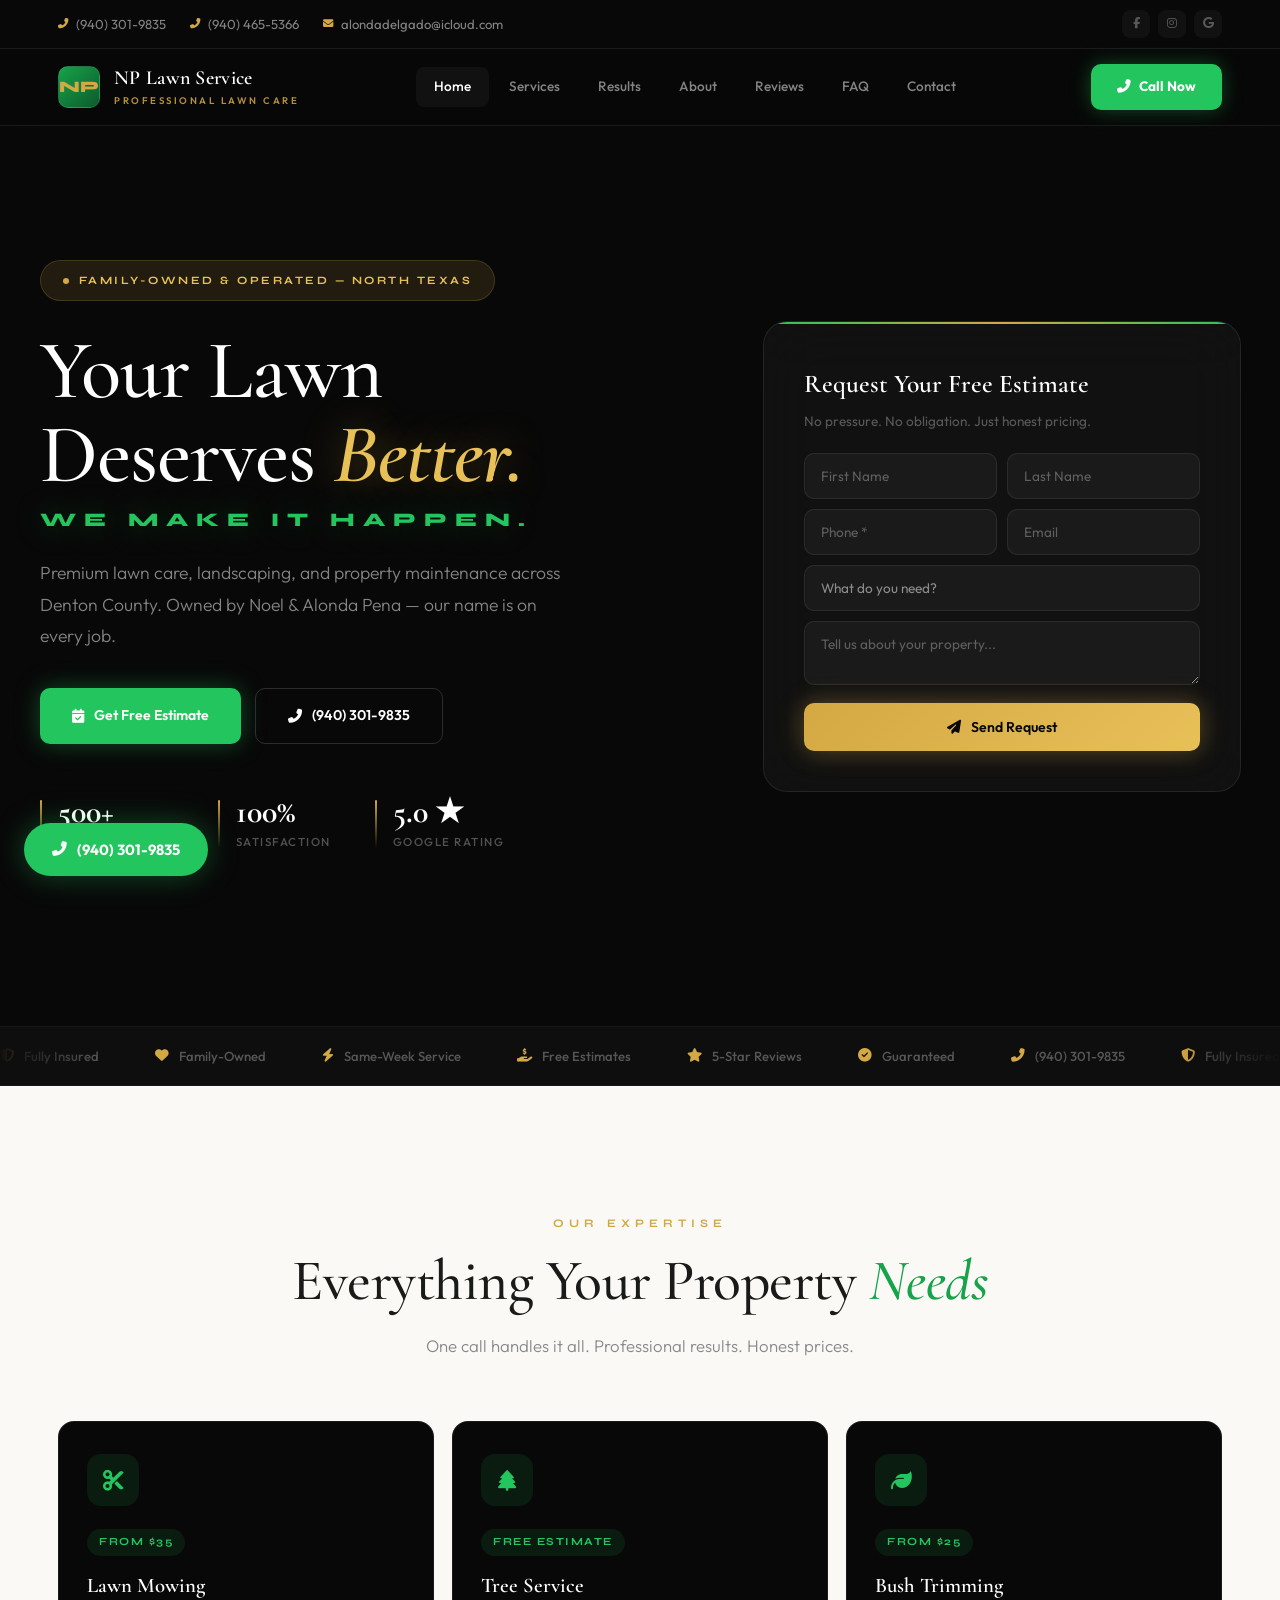
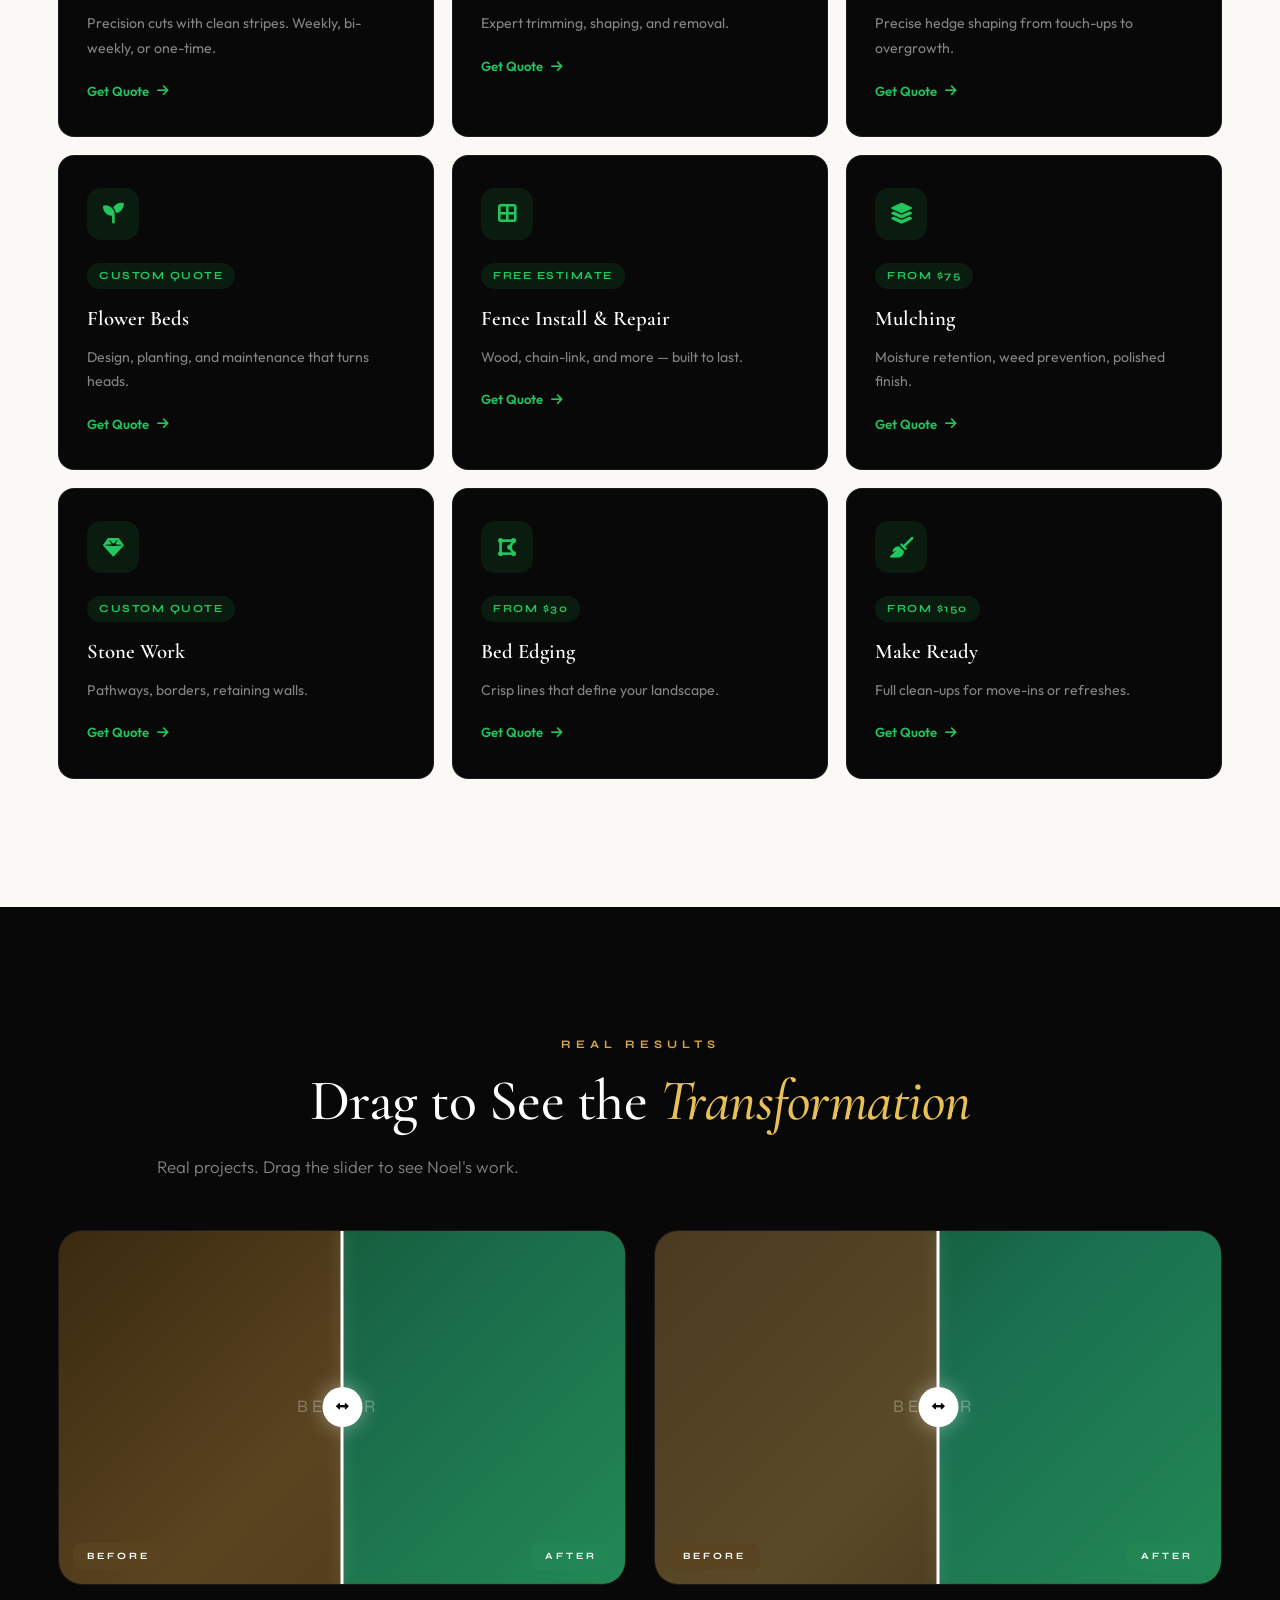
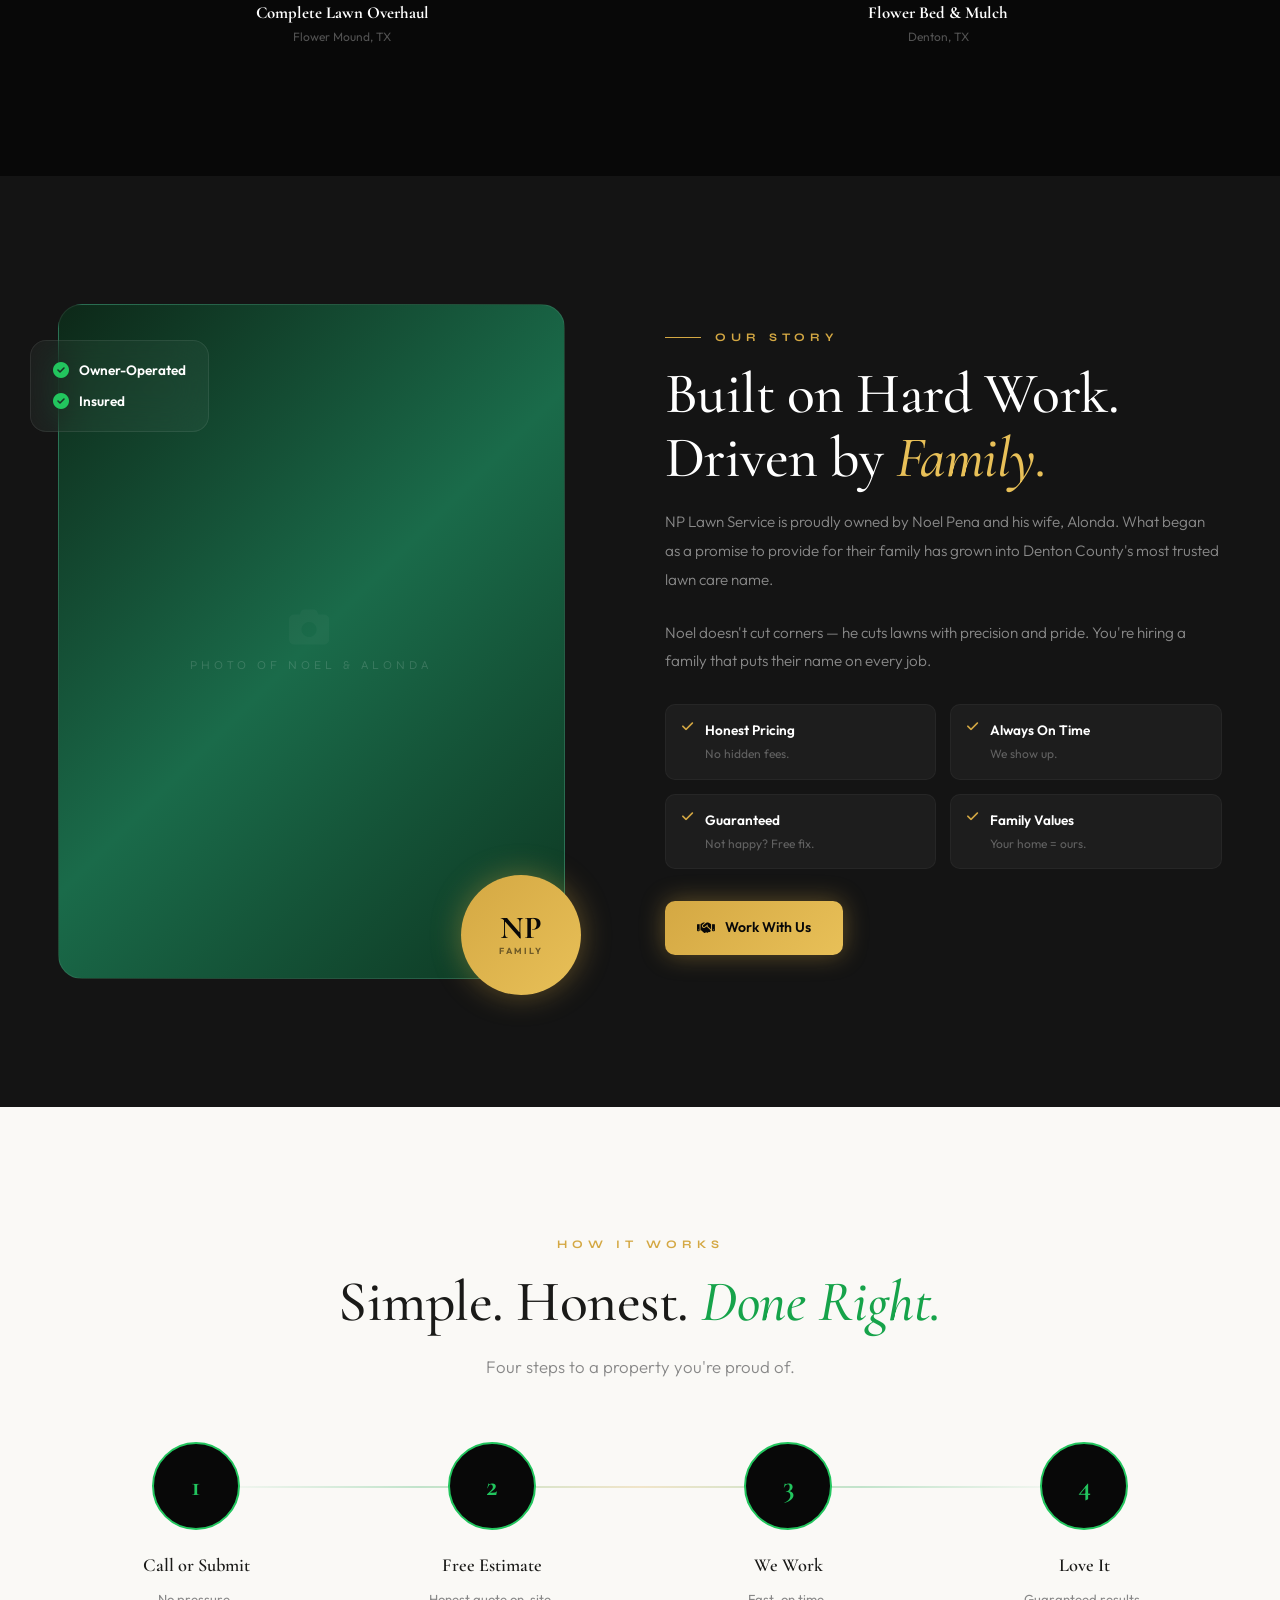
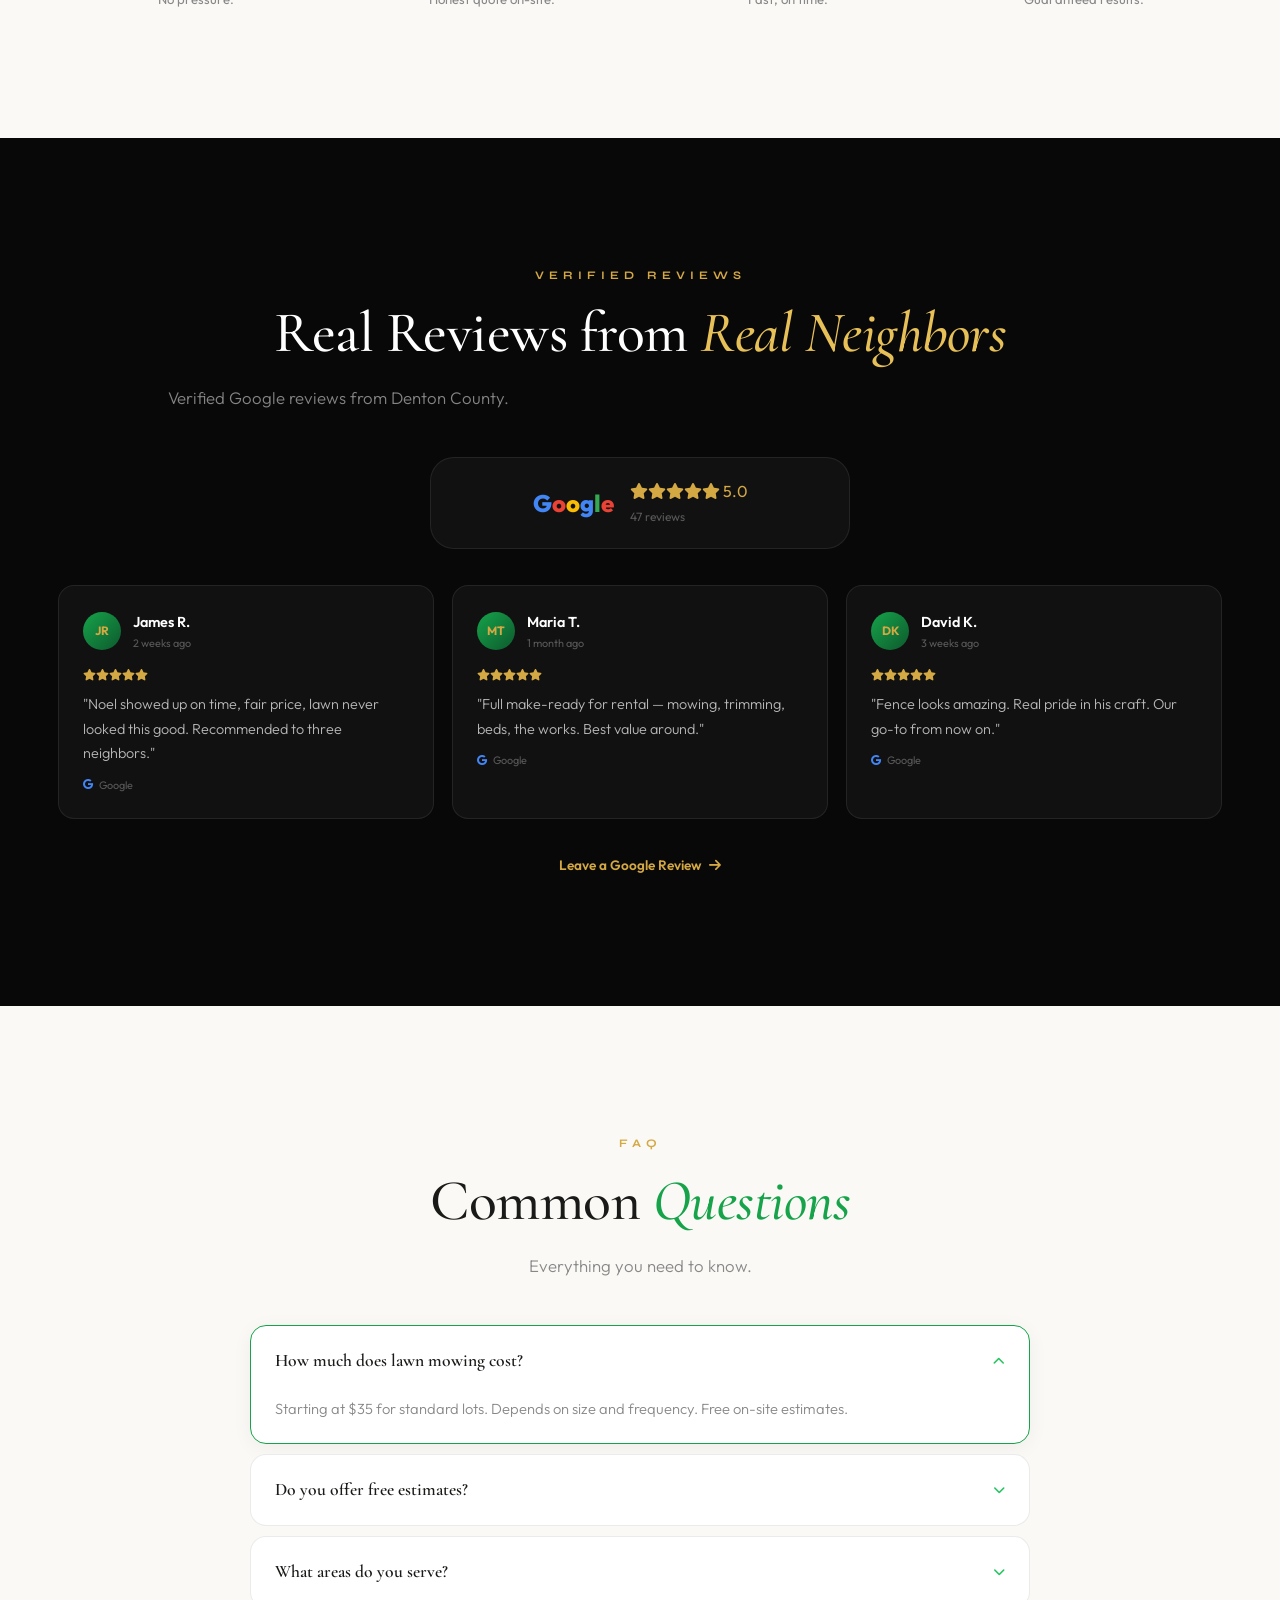
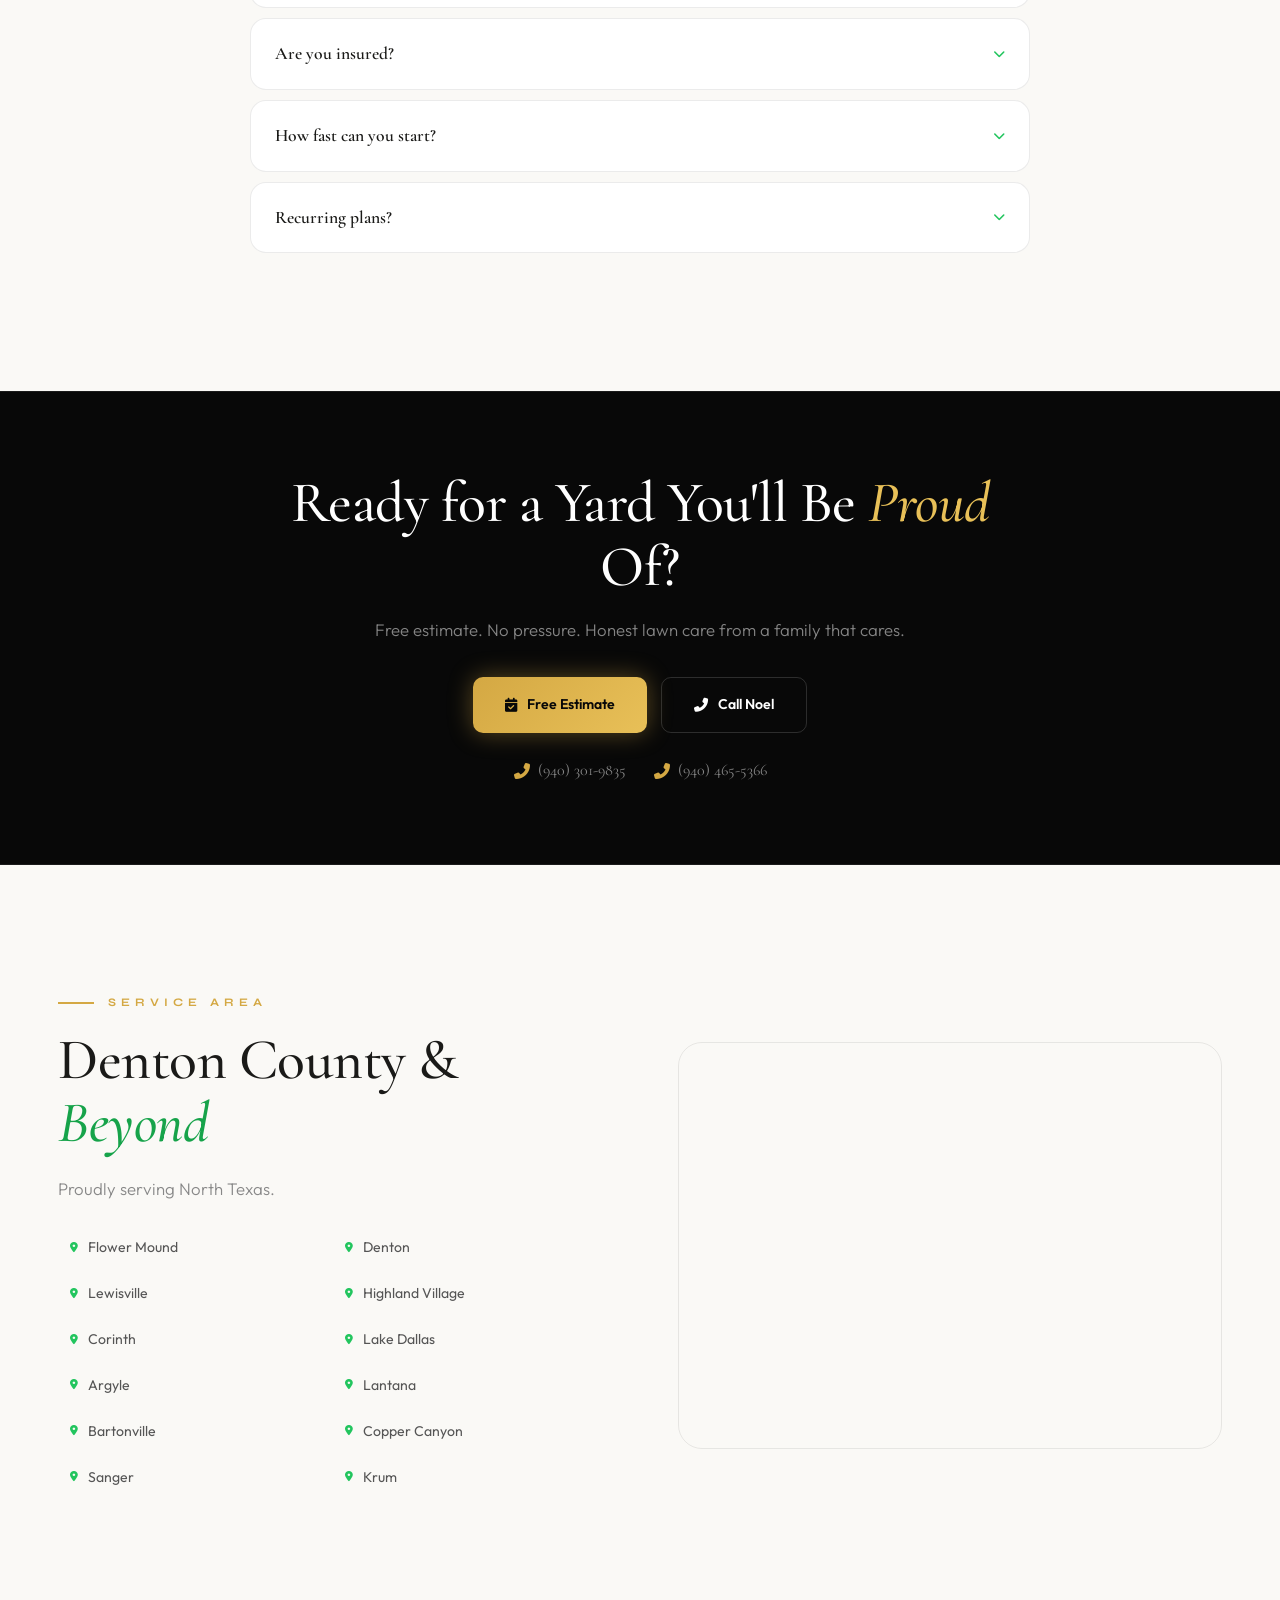
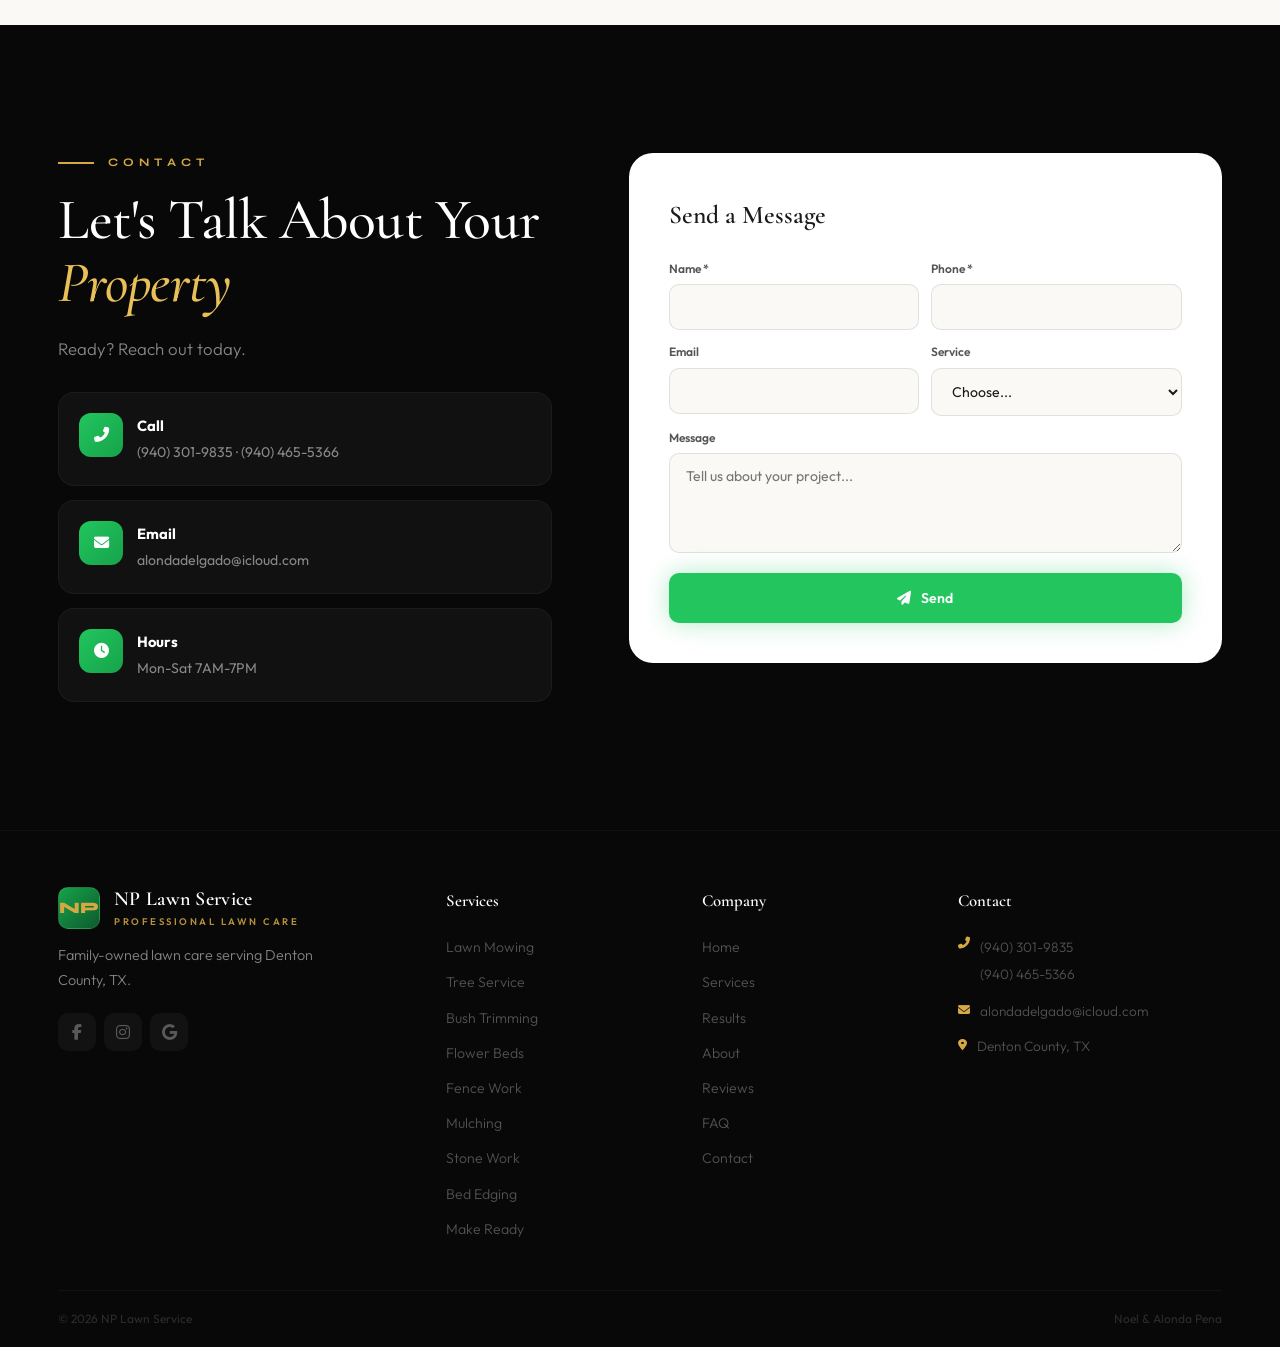
==== index.html @ e1db673b "Launch NP Lawn Service website" ====
<!DOCTYPE html>
<html lang="en">
<head>
<meta charset="UTF-8">
<meta name="viewport" content="width=device-width, initial-scale=1.0">
<title>NP Lawn Service | Premium Lawn Care — Denton County, TX</title>
<meta name="description" content="NP Lawn Service — Family-owned professional lawn care, landscaping, tree service, fence installation. Flower Mound, Denton, North Texas. Call 940-301-9835.">
<link rel="canonical" href="https://nplawnservice.com/"><link rel="icon" href="data:image/svg+xml,%3Csvg xmlns='http://www.w3.org/2000/svg' viewBox='0 0 64 64'%3E%3Crect width='64' height='64' rx='14' fill='%2316a34a'/%3E%3Ctext x='32' y='42' text-anchor='middle' font-family='Arial Black,Arial' font-weight='900' font-size='28' fill='%23d4a843'%3ENP%3C/text%3E%3C/svg%3E"><meta name="theme-color" content="#080808"><meta property="og:url" content="https://nplawnservice.com/"><meta property="og:image" content="https://nplawnservice.com/images/og-cover.jpg">
<meta property="og:title" content="NP Lawn Service | Premium Lawn Care — Denton County, TX">
<meta property="og:description" content="Family-owned lawn care serving Denton County. Free estimates. 940-301-9835.">
<meta property="og:type" content="website">
<script type="application/ld+json">{"@context":"https://schema.org","@type":"LocalBusiness","name":"NP Lawn Service","telephone":"+19403019835","email":"alondadelgado@icloud.com","priceRange":"$$","openingHours":["Mo-Sa 07:00-19:00"],"address":{"@type":"PostalAddress","addressLocality":"Flower Mound","addressRegion":"TX","addressCountry":"US"},"geo":{"@type":"GeoCoordinates","latitude":"33.0146","longitude":"-97.0969"},"aggregateRating":{"@type":"AggregateRating","ratingValue":"5.0","reviewCount":"47"},"founder":{"@type":"Person","name":"Noel Pena"}}</script>
<script type="application/ld+json">{"@context":"https://schema.org","@type":"FAQPage","mainEntity":[{"@type":"Question","name":"How much does lawn mowing cost in Flower Mound TX?","acceptedAnswer":{"@type":"Answer","text":"Starting at $35. Free on-site estimates."}},{"@type":"Question","name":"Do you offer free estimates?","acceptedAnswer":{"@type":"Answer","text":"Yes. Noel visits your property and quotes on the spot."}},{"@type":"Question","name":"What areas do you serve?","acceptedAnswer":{"@type":"Answer","text":"Flower Mound, Denton, Lewisville, Highland Village, Corinth, Lake Dallas, Argyle, Lantana, and more."}},{"@type":"Question","name":"Are you insured?","acceptedAnswer":{"@type":"Answer","text":"Yes. Fully licensed and insured."}},{"@type":"Question","name":"How fast can you start?","acceptedAnswer":{"@type":"Answer","text":"Usually same week. Urgent jobs often same-day."}},{"@type":"Question","name":"Recurring plans?","acceptedAnswer":{"@type":"Answer","text":"Weekly and bi-weekly at discounted rates."}}]}</script>
<link rel="preconnect" href="https://fonts.googleapis.com"><link rel="preconnect" href="https://fonts.gstatic.com" crossorigin>
<link href="https://fonts.googleapis.com/css2?family=Cormorant+Garamond:ital,wght@0,400;0,500;0,600;0,700;1,400;1,500&family=Outfit:wght@300;400;500;600;700;800&family=Syne:wght@400;500;600;700;800&display=swap" rel="stylesheet">
<link rel="stylesheet" href="https://cdnjs.cloudflare.com/ajax/libs/font-awesome/6.5.1/css/all.min.css">
<style>
:root{--bk:#080808;--bk2:#0e0e0e;--bk3:#141414;--bk4:#1a1a1a;--bk5:#222;--w:#fff;--w9:rgba(255,255,255,.9);--w7:rgba(255,255,255,.7);--w5:rgba(255,255,255,.5);--w3:rgba(255,255,255,.3);--w15:rgba(255,255,255,.15);--w08:rgba(255,255,255,.08);--w04:rgba(255,255,255,.04);--gd:#d4a843;--gdb:#e8c058;--gdg:rgba(212,168,67,.4);--gdd:rgba(212,168,67,.12);--gr:#22c55e;--grd:#16a34a;--grg:rgba(34,197,94,.35);--gri:rgba(34,197,94,.1);--cr:#faf9f6;--cr2:#f3f1eb;--crd:#e8e5dc;--td:#1a1a18;--tm:#555;--tl:#888;--fd:'Cormorant Garamond',Georgia,serif;--fh:'Syne',sans-serif;--fb:'Outfit',sans-serif;--e:cubic-bezier(.25,.46,.45,.94);--r:16px;--rs:10px;--rl:24px}
*,*::before,*::after{box-sizing:border-box;margin:0;padding:0}html{scroll-behavior:smooth}
body{font-family:var(--fb);color:var(--w);background:var(--bk);line-height:1.7;overflow-x:hidden;-webkit-font-smoothing:antialiased}
img{max-width:100%;display:block}a{text-decoration:none;color:inherit}ul{list-style:none}button{cursor:pointer;border:none;font-family:inherit}
.w{max-width:1260px;margin:0 auto;padding:0 clamp(20px,4vw,48px)}
.rv{opacity:1;transform:translateY(0);transition:opacity .8s var(--e),transform .8s var(--e)}.rv.pending{opacity:0;transform:translateY(40px)}.rv.vi{opacity:1;transform:translateY(0)}.d1{transition-delay:.1s}.d2{transition-delay:.2s}.d3{transition-delay:.3s}
.tb{background:var(--bk);border-bottom:1px solid var(--w08);padding:10px 0;font-size:.82rem}.tb .w{display:flex;justify-content:space-between;align-items:center;flex-wrap:wrap;gap:10px}.tbl{display:flex;gap:24px}.tbl a{display:flex;align-items:center;gap:8px;color:var(--w5);transition:color .25s}.tbl a:hover{color:var(--gd)}.tbl i{color:var(--gd);font-size:.65rem}.tbr{display:flex;gap:8px}.tbr a{width:28px;height:28px;border-radius:8px;display:flex;align-items:center;justify-content:center;background:var(--w04);color:var(--w3);font-size:.7rem;transition:all .25s}.tbr a:hover{background:var(--gd);color:var(--bk)}
.nv{position:sticky;top:0;z-index:1000;background:rgba(8,8,8,.85);backdrop-filter:blur(20px);-webkit-backdrop-filter:blur(20px);border-bottom:1px solid var(--w08);transition:all .4s}.nv.sc{background:rgba(8,8,8,.95);box-shadow:0 4px 40px rgba(0,0,0,.5)}.nv .w{display:flex;align-items:center;justify-content:space-between;height:76px}.ll{display:flex;align-items:center;gap:14px}.lm{width:42px;height:42px;border-radius:10px;background:linear-gradient(135deg,var(--grd),#0d5a2d);border:1px solid var(--w08);display:flex;align-items:center;justify-content:center;font-family:var(--fh);font-weight:800;font-size:1rem;color:var(--gd)}.lw{display:flex;flex-direction:column;gap:2px}.lw span:first-child{font-family:var(--fd);font-size:1.25rem;font-weight:600;color:var(--w);line-height:1.2;letter-spacing:.3px}.lw span:last-child{font-family:var(--fb);font-size:.6rem;font-weight:600;letter-spacing:2.5px;text-transform:uppercase;color:var(--gd);opacity:.85}.nm{display:flex;gap:2px}.nm a{padding:8px 18px;font-size:.85rem;font-weight:500;color:var(--w5);border-radius:8px;transition:all .25s}.nm a:hover,.nm a.ac{color:var(--w);background:var(--w04)}.nc a{display:inline-flex;align-items:center;gap:8px;padding:11px 26px;background:var(--gr);color:var(--w);font-weight:700;font-size:.85rem;border-radius:10px;transition:all .3s;box-shadow:0 0 20px var(--grg)}.nc a:hover{box-shadow:0 0 35px var(--grg);transform:translateY(-2px)}.mb{display:none;background:none;color:var(--w);font-size:1.3rem;padding:8px}
.hero{position:relative;min-height:100vh;display:flex;align-items:center;background:var(--bk);overflow:hidden}
.hero-video{position:absolute;inset:0;z-index:0}.hero-video video{width:100%;height:100%;object-fit:cover;opacity:.3}
.hero .w{position:relative;z-index:3;display:grid;grid-template-columns:1.15fr .85fr;gap:clamp(40px,6vw,80px);align-items:center;padding:40px 0 80px}
.hc{animation:hfi 1.2s var(--e) both}@keyframes hfi{from{opacity:0;transform:translateY(40px)}to{opacity:1;transform:translateY(0)}}
.heb{display:inline-flex;align-items:center;gap:10px;padding:10px 22px;background:var(--gdd);border:1px solid rgba(212,168,67,.2);border-radius:100px;font-family:var(--fh);font-size:.7rem;font-weight:700;letter-spacing:2.5px;text-transform:uppercase;color:var(--gdb);margin-bottom:28px}.heb::before{content:'';width:6px;height:6px;border-radius:50%;background:var(--gd);animation:bk 2s infinite}@keyframes bk{0%,100%{opacity:1}50%{opacity:.3}}
.hero h1{font-family:var(--fd);font-size:clamp(3rem,6.5vw,5.4rem);font-weight:500;line-height:1;color:var(--w);margin-bottom:28px;letter-spacing:-1px}.hero h1 em{font-style:italic;color:var(--gdb);font-weight:600;text-shadow:0 0 40px var(--gdg)}.hero h1 .la{display:block;font-family:var(--fh);font-size:clamp(.9rem,1.8vw,1.2rem);font-weight:800;letter-spacing:8px;text-transform:uppercase;color:var(--gr);margin-top:14px;font-style:normal;text-shadow:0 0 30px var(--grg)}
.hd{font-size:clamp(1rem,1.4vw,1.1rem);color:var(--w5);max-width:520px;line-height:1.8;margin-bottom:36px;font-weight:300}
.ha{display:flex;gap:14px;flex-wrap:wrap;margin-bottom:52px}
.btn{display:inline-flex;align-items:center;gap:10px;padding:15px 32px;border-radius:var(--rs);font-weight:600;font-size:.88rem;transition:all .35s var(--e);border:none;cursor:pointer}
.btn-g{background:var(--gr);color:var(--w);box-shadow:0 0 25px var(--grg)}.btn-g:hover{transform:translateY(-3px);box-shadow:0 0 45px var(--grg);background:#28d965}
.btn-gold{background:linear-gradient(135deg,var(--gd),var(--gdb));color:var(--bk);box-shadow:0 0 25px var(--gdg)}.btn-gold:hover{transform:translateY(-3px);box-shadow:0 0 45px var(--gdg)}
.btn-o{background:transparent;color:var(--w);border:1.5px solid var(--w15)}.btn-o:hover{border-color:var(--w5);background:var(--w04)}
.hs{display:flex;gap:44px}.hst{position:relative;padding-left:18px}.hst::before{content:'';position:absolute;left:0;top:4px;bottom:4px;width:2px;border-radius:2px;background:linear-gradient(to bottom,var(--gd),transparent)}.hsv{font-family:var(--fd);font-size:2rem;font-weight:700;color:var(--w);line-height:1}.hsl{font-size:.72rem;font-weight:500;letter-spacing:1.5px;text-transform:uppercase;color:var(--w3);margin-top:4px}
.hfc{background:var(--w04);backdrop-filter:blur(30px);-webkit-backdrop-filter:blur(30px);border:1px solid var(--w08);border-radius:var(--rl);padding:clamp(24px,3.5vw,40px);animation:hci 1.2s var(--e) .3s both;position:relative;overflow:hidden}.hfc::before{content:'';position:absolute;top:0;left:0;right:0;height:2px;background:linear-gradient(90deg,var(--gr),var(--gd),var(--gr))}@keyframes hci{from{opacity:0;transform:translateY(30px) scale(.97)}to{opacity:1;transform:translateY(0) scale(1)}}.hfc h3{font-family:var(--fd);font-size:1.6rem;font-weight:600;color:var(--w);margin-bottom:4px}.hfc>p{color:var(--w3);font-size:.85rem;margin-bottom:20px}.hr{display:grid;grid-template-columns:1fr 1fr;gap:10px}.hf{margin-bottom:10px}.hf input,.hf select,.hf textarea{width:100%;padding:13px 16px;background:var(--w04);border:1px solid var(--w08);border-radius:var(--rs);color:var(--w);font-family:var(--fb);font-size:.85rem;transition:all .25s}.hf input::placeholder,.hf textarea::placeholder{color:var(--w3)}.hf input:focus,.hf select:focus,.hf textarea:focus{outline:none;border-color:var(--gd);box-shadow:0 0 0 3px var(--gdd)}.hf select{cursor:pointer;appearance:none;color:var(--w5)}.hf select option{background:var(--bk3);color:var(--w)}.hf textarea{resize:vertical;min-height:60px}.hfc .btn{width:100%;justify-content:center;padding:15px}
.ts{background:var(--bk2);padding:18px 0;overflow:hidden;position:relative;border-top:1px solid var(--w04);border-bottom:1px solid var(--w04)}.ts::before,.ts::after{content:'';position:absolute;top:0;bottom:0;width:100px;z-index:2}.ts::before{left:0;background:linear-gradient(to right,var(--bk2),transparent)}.ts::after{right:0;background:linear-gradient(to left,var(--bk2),transparent)}.tt{display:flex;gap:56px;animation:mq 25s linear infinite;width:max-content}@keyframes mq{from{transform:translateX(0)}to{transform:translateX(-50%)}}.ti{display:flex;align-items:center;gap:10px;white-space:nowrap;color:var(--w3);font-size:.82rem;font-weight:500}.ti i{color:var(--gd);font-size:.85rem}
.sp2{padding:clamp(80px,10vw,140px) 0}.sl{font-family:var(--fh);font-size:.72rem;font-weight:700;letter-spacing:5px;text-transform:uppercase;color:var(--gd);display:flex;align-items:center;gap:14px;margin-bottom:16px}.sl::before{content:'';width:36px;height:1.5px;background:var(--gd)}.st{font-family:var(--fd);font-size:clamp(2.2rem,4.5vw,3.6rem);font-weight:500;line-height:1.1;margin-bottom:18px;letter-spacing:-.5px}.sd{font-size:1.05rem;max-width:560px;line-height:1.8;font-weight:300}
.dk{background:var(--bk);color:var(--w)}.dk .st{color:var(--w)}.dk .st em{color:var(--gdb);font-style:italic}.dk .sd{color:var(--w5)}
.dk2{background:var(--bk3);color:var(--w)}.dk2 .st{color:var(--w)}.dk2 .st em{color:var(--gdb);font-style:italic}.dk2 .sd{color:var(--w5)}
.lt{background:var(--cr);color:var(--td)}.lt .st{color:var(--td)}.lt .st em{color:var(--grd);font-style:italic}.lt .sd{color:var(--tl)}
.svch{text-align:center;margin-bottom:60px}.svch .sl{justify-content:center}.svch .sl::before{display:none}.svch .sd{margin:0 auto}
.sg{display:grid;grid-template-columns:repeat(3,1fr);gap:18px}
.sc{background:var(--bk);border:1px solid var(--w08);border-radius:var(--r);padding:32px 28px;position:relative;overflow:hidden;transition:all .45s var(--e);color:var(--w)}.sc::before{content:'';position:absolute;top:0;left:0;right:0;height:2px;background:linear-gradient(90deg,var(--gr),var(--gd));transform:scaleX(0);transition:transform .45s;transform-origin:left}.sc:hover::before{transform:scaleX(1)}.sc:hover{transform:translateY(-8px);box-shadow:0 20px 60px rgba(0,0,0,.4),0 0 30px var(--grg);border-color:var(--w15)}
.si{width:52px;height:52px;border-radius:14px;background:var(--gri);display:flex;align-items:center;justify-content:center;font-size:1.3rem;color:var(--gr);margin-bottom:20px;transition:all .45s}.sc:hover .si{background:var(--gdd);color:var(--gdb);box-shadow:0 0 20px var(--gdg)}
.ph{display:inline-block;font-family:var(--fh);font-size:.68rem;font-weight:700;letter-spacing:1.5px;text-transform:uppercase;color:var(--gr);background:var(--gri);padding:4px 12px;border-radius:20px;margin-bottom:12px;transition:all .45s}.sc:hover .ph{color:var(--gdb);background:var(--gdd)}
.sc h3{font-family:var(--fd);font-size:1.3rem;font-weight:600;color:var(--w);margin-bottom:8px}.sc p{font-size:.88rem;color:var(--w5);line-height:1.75;margin-bottom:16px}
.slk{font-weight:600;font-size:.82rem;color:var(--gr);display:inline-flex;align-items:center;gap:8px;transition:all .3s}.slk i{transition:transform .3s}.sc:hover .slk{color:var(--gdb)}.sc:hover .slk i{transform:translateX(4px)}
.bah{text-align:center;margin-bottom:48px}.bah .sl{justify-content:center}.bah .sl::before{display:none}
.bag{display:grid;grid-template-columns:1fr 1fr;gap:28px}
.bas{position:relative;border-radius:var(--rl);overflow:hidden;aspect-ratio:16/10;cursor:col-resize;user-select:none;border:1px solid var(--w08)}.bas .bab,.bas .baa{position:absolute;inset:0;display:flex;align-items:center;justify-content:center}.bas .bab{background:linear-gradient(135deg,#3a2a10,#5a4420,#4a3818);z-index:1}.bas .baa{background:linear-gradient(135deg,#0d4a2a,#1a6b4a,#228855);z-index:2;clip-path:inset(0 0 0 50%)}.bas .bal{position:absolute;bottom:14px;padding:5px 14px;border-radius:8px;font-family:var(--fh);font-size:.6rem;font-weight:700;letter-spacing:3px;text-transform:uppercase;color:var(--w);z-index:5}.bas .bal.bl{left:14px;background:rgba(90,68,32,.85)}.bas .bal.al{right:14px;background:rgba(34,136,85,.85)}.bas .bah2{position:absolute;top:0;bottom:0;left:50%;width:3px;background:var(--w);z-index:4;transform:translateX(-50%);box-shadow:0 0 15px rgba(255,255,255,.3)}.bas .bah2::before{content:'';position:absolute;top:50%;left:50%;transform:translate(-50%,-50%);width:40px;height:40px;border-radius:50%;background:var(--w);box-shadow:0 0 20px rgba(255,255,255,.4)}.bas .bah2::after{content:'\f337';font-family:'Font Awesome 6 Free';font-weight:900;position:absolute;top:50%;left:50%;transform:translate(-50%,-50%);font-size:.8rem;color:var(--bk)}.bas .bt{font-family:var(--fh);font-size:clamp(.8rem,1.4vw,1.1rem);letter-spacing:4px;text-transform:uppercase;color:var(--w3)}
.bac{text-align:center;margin-top:14px}.bac h4{font-family:var(--fd);font-size:1.05rem;color:var(--w)}.bac p{font-size:.75rem;color:var(--w3)}
.ab2 .w{display:grid;grid-template-columns:1fr 1.1fr;gap:clamp(40px,8vw,100px);align-items:center}
.av{position:relative}.aim{width:100%;aspect-ratio:3/4;border-radius:var(--rl);background:linear-gradient(135deg,#0d2818,#1a6b4a,#0d3520);overflow:hidden;border:1px solid var(--w08)}.aim .il{position:absolute;inset:0;display:flex;flex-direction:column;align-items:center;justify-content:center;gap:8px;color:var(--w15);font-family:var(--fh);font-size:.75rem;letter-spacing:4px;text-transform:uppercase;text-align:center}.aim .il i{font-size:2.5rem;opacity:.2}
.abd{position:absolute;bottom:-16px;right:-16px;width:120px;height:120px;border-radius:50%;background:linear-gradient(135deg,var(--gd),var(--gdb));display:flex;flex-direction:column;align-items:center;justify-content:center;box-shadow:0 0 30px var(--gdg);z-index:2}.abd span:first-child{font-family:var(--fd);font-size:2rem;font-weight:700;color:var(--bk);line-height:1}.abd span:last-child{font-size:.55rem;font-weight:700;text-transform:uppercase;letter-spacing:2px;color:rgba(0,0,0,.5)}
.aec{position:absolute;top:36px;left:-28px;background:var(--w04);backdrop-filter:blur(20px);border:1px solid var(--w08);border-radius:var(--r);padding:18px 22px;z-index:2}.aer{display:flex;align-items:center;gap:10px;color:var(--w)}.aer i{color:var(--gr);font-size:1rem}.aer span{font-weight:600;font-size:.85rem}
.atx{color:var(--w5);font-size:.95rem;line-height:1.9;margin-bottom:24px;font-weight:300}
.avl{display:grid;grid-template-columns:1fr 1fr;gap:14px;margin:28px 0 32px}.avv{display:flex;align-items:flex-start;gap:12px;padding:14px 16px;background:var(--w04);border-radius:var(--rs);border:1px solid var(--w04)}.avv i{color:var(--gd);margin-top:2px;font-size:.8rem;flex-shrink:0}.avv h4{font-size:.85rem;color:var(--w);font-weight:600;margin-bottom:2px}.avv p{font-size:.75rem;color:var(--w3)}
.prh{text-align:center;margin-bottom:60px}.prh .sl{justify-content:center}.prh .sl::before{display:none}.prh .sd{margin:0 auto}
.pg{display:grid;grid-template-columns:repeat(4,1fr);gap:20px;position:relative}.pg::before{content:'';position:absolute;top:44px;left:12%;right:12%;height:2px;background:linear-gradient(90deg,transparent,var(--grd),var(--gd),var(--grd),transparent);opacity:.25}
.ps{text-align:center;position:relative;z-index:1}.sn{width:88px;height:88px;margin:0 auto 20px;border-radius:50%;background:var(--bk);border:2px solid var(--gr);display:flex;align-items:center;justify-content:center;font-family:var(--fd);font-size:1.8rem;font-weight:700;color:var(--gr);transition:all .35s}.ps:hover .sn{background:var(--gr);color:var(--w);box-shadow:0 0 30px var(--grg);transform:scale(1.08)}.ps h4{font-family:var(--fd);font-size:1.15rem;font-weight:600;color:var(--td);margin-bottom:6px}.ps p{font-size:.82rem;color:var(--tl);line-height:1.7;max-width:200px;margin:0 auto}
.rvh{text-align:center;margin-bottom:44px}.rvh .sl{justify-content:center}.rvh .sl::before{display:none}
.gb{display:flex;align-items:center;justify-content:center;gap:16px;background:var(--w04);border:1px solid var(--w08);border-radius:var(--rl);padding:20px 36px;max-width:420px;margin:0 auto 36px}.gl2 span{font-weight:800;font-size:1.5rem}.g-b{color:#4285f4}.g-r{color:#ea4335}.g-y{color:#fbbc05}.g-g{color:#34a853}.gr2 .gs{color:var(--gd);font-size:1rem;margin-bottom:2px}.gr2 p{font-size:.75rem;color:var(--w3)}
.rg{display:grid;grid-template-columns:repeat(3,1fr);gap:18px}
.rc{background:var(--w04);border:1px solid var(--w08);border-radius:var(--r);padding:24px;transition:all .35s}.rc:hover{transform:translateY(-4px);border-color:var(--gdd);box-shadow:0 12px 40px rgba(0,0,0,.3),0 0 20px var(--gdg)}
.rc .rt{display:flex;align-items:center;gap:12px;margin-bottom:12px}.rc .ra{width:38px;height:38px;border-radius:50%;background:linear-gradient(135deg,var(--grd),#0d5a2d);display:flex;align-items:center;justify-content:center;color:var(--gd);font-weight:700;font-size:.75rem}.rc .rn{font-weight:600;font-size:.9rem;color:var(--w)}.rc .rd{font-size:.68rem;color:var(--w3)}.rc .rs2{color:var(--gd);font-size:.72rem;margin-bottom:8px}.rc .rtx{font-size:.9rem;color:var(--w7);line-height:1.7;font-weight:300}.rc .rgoo{display:flex;align-items:center;gap:6px;margin-top:10px;font-size:.68rem;color:var(--w3)}.rc .rgoo i{color:#4285f4}
.rcta{text-align:center;margin-top:32px}.rcta a{font-weight:600;font-size:.85rem;color:var(--gd);display:inline-flex;align-items:center;gap:8px;transition:gap .2s}.rcta a:hover{gap:14px}
.fqh{text-align:center;margin-bottom:44px}.fqh .sl{justify-content:center}.fqh .sl::before{display:none}.fqh .sd{margin:0 auto}
.fql{max-width:780px;margin:0 auto}.fqi{border:1px solid rgba(0,0,0,.08);border-radius:var(--r);margin-bottom:10px;background:#fff;overflow:hidden;transition:all .3s}.fqi.open{border-color:var(--grd);box-shadow:0 4px 20px rgba(0,0,0,.05)}
.fqq{display:flex;align-items:center;justify-content:space-between;padding:20px 24px;cursor:pointer;font-family:var(--fd);font-size:1.1rem;font-weight:600;color:var(--td);transition:color .2s;gap:16px}.fqq:hover{color:var(--grd)}.fqq i{color:var(--gr);font-size:.75rem;transition:transform .3s;flex-shrink:0}.fqi.open .fqq i{transform:rotate(180deg)}
.fqa{max-height:0;overflow:hidden;transition:max-height .4s var(--e)}.fqi.open .fqa{max-height:300px}.fqai{padding:0 24px 20px;font-size:.92rem;color:var(--tl);line-height:1.8;font-weight:300}
.cb{background:var(--bk);padding:80px 0;text-align:center;position:relative;overflow:hidden;border-top:1px solid var(--w08);border-bottom:1px solid var(--w08)}.cb .w{position:relative;z-index:1}.cb .st{color:var(--w);max-width:700px;margin:0 auto 16px}.cb .st em{color:var(--gdb)}.cb .sd{color:var(--w5);margin:0 auto 32px;text-align:center}.cbs{display:flex;gap:14px;justify-content:center;flex-wrap:wrap}.cps{display:flex;gap:28px;justify-content:center;margin-top:24px;flex-wrap:wrap}.cp{display:flex;align-items:center;gap:8px;color:var(--w5);font-size:1rem;font-family:var(--fd)}.cp i{color:var(--gd)}
.arw{display:grid;grid-template-columns:1fr 1fr;gap:clamp(40px,6vw,80px);align-items:center}.al2{display:grid;grid-template-columns:1fr 1fr;gap:6px;margin-top:24px}.al2 li{display:flex;align-items:center;gap:10px;padding:8px 12px;font-size:.88rem;color:var(--tm);border-radius:8px;transition:all .2s}.al2 li:hover{background:var(--crd)}.al2 li i{color:var(--gr);font-size:.65rem}.amp{width:100%;aspect-ratio:4/3;border-radius:var(--rl);overflow:hidden;border:1px solid rgba(0,0,0,.08)}.amp iframe{width:100%;height:100%;border:0}
.ctw{display:grid;grid-template-columns:1fr 1.2fr;gap:clamp(40px,6vw,80px);align-items:start}.ccs{display:flex;flex-direction:column;gap:14px;margin-top:28px}.cc{display:flex;gap:14px;padding:20px;background:var(--w04);border-radius:var(--r);border:1px solid var(--w04);transition:all .3s}.cc:hover{border-color:var(--w08);background:var(--w08);transform:translateY(-2px)}.cci{width:44px;height:44px;border-radius:12px;background:linear-gradient(135deg,var(--gr),var(--grd));display:flex;align-items:center;justify-content:center;color:var(--w);font-size:.95rem;flex-shrink:0}.cc h4{font-size:.92rem;font-weight:700;color:var(--w);margin-bottom:3px}.cc p,.cc a{font-size:.88rem;color:var(--w5)}.cc a:hover{color:var(--gd)}
.cfw{background:var(--w);border-radius:var(--rl);padding:clamp(24px,3.5vw,40px);color:var(--td)}.cfw h3{font-family:var(--fd);font-size:1.6rem;font-weight:600;color:var(--td);margin-bottom:22px}.cr2{display:grid;grid-template-columns:1fr 1fr;gap:12px}.cf2{margin-bottom:12px}.cf2 label{display:block;font-size:.75rem;font-weight:600;color:var(--tm);margin-bottom:5px}.cf2 input,.cf2 select,.cf2 textarea{width:100%;padding:13px 16px;border:1px solid rgba(0,0,0,.1);border-radius:var(--rs);font-family:var(--fb);font-size:.88rem;color:var(--td);background:var(--cr);transition:all .25s}.cf2 input:focus,.cf2 select:focus,.cf2 textarea:focus{outline:none;border-color:var(--gr);box-shadow:0 0 0 3px var(--gri)}.cf2 textarea{resize:vertical;min-height:100px}.cfw .btn{width:100%;justify-content:center;padding:16px}
.ft{background:var(--bk);padding:56px 0 0;color:var(--w5);border-top:1px solid var(--w04)}.fg2{display:grid;grid-template-columns:1.6fr 1fr 1fr 1.2fr;gap:36px;padding-bottom:40px;border-bottom:1px solid var(--w04)}.ftb p{font-size:.9rem;line-height:1.75;margin:14px 0 20px;max-width:280px;font-weight:300}.fsc{display:flex;gap:8px}.fsc a{width:38px;height:38px;border-radius:10px;background:var(--w04);display:flex;align-items:center;justify-content:center;color:var(--w3);transition:all .25s}.fsc a:hover{background:var(--gr);color:var(--w);transform:translateY(-2px)}.fc2 h4{font-family:var(--fd);font-size:1.05rem;font-weight:600;color:var(--w);margin-bottom:18px}.fc2 li{margin-bottom:8px}.fc2 a{font-size:.88rem;color:var(--w3);transition:color .2s;font-weight:300}.fc2 a:hover{color:var(--gd)}.fcr{display:flex;align-items:flex-start;gap:10px;margin-bottom:12px}.fcr i{color:var(--gd);margin-top:4px;font-size:.75rem}.fcr a,.fcr span{font-size:.85rem;color:var(--w3);font-weight:300}.fbt{padding:18px 0;display:flex;justify-content:space-between;align-items:center;font-size:.75rem;flex-wrap:wrap;gap:8px;color:var(--w15)}
.fp{position:fixed;bottom:24px;left:24px;z-index:999;display:flex;align-items:center;gap:10px;background:var(--gr);color:var(--w);padding:14px 28px;border-radius:100px;font-weight:700;font-size:.92rem;box-shadow:0 0 30px var(--grg);transition:all .3s;animation:fpl 3s infinite}.fp:hover{transform:translateY(-3px);box-shadow:0 0 50px var(--grg)}@keyframes fpl{0%,100%{box-shadow:0 0 30px var(--grg)}50%{box-shadow:0 0 50px rgba(34,197,94,.5)}}
.stb2{position:fixed;bottom:24px;right:24px;z-index:999;width:48px;height:48px;border-radius:12px;background:var(--bk4);color:var(--gd);display:flex;align-items:center;justify-content:center;font-size:.95rem;box-shadow:0 4px 20px rgba(0,0,0,.4);opacity:0;transform:translateY(20px);transition:all .35s;border:1px solid var(--w08)}.stb2.vi{opacity:1;transform:translateY(0)}.stb2:hover{background:var(--gd);color:var(--bk);transform:translateY(-3px)}
@media(max-width:1024px){.hero .w{grid-template-columns:1fr;text-align:center}.hd{margin:0 auto 36px}.ha{justify-content:center}.hs{justify-content:center}.hfc{max-width:500px;margin:0 auto}.ab2 .w,.arw,.ctw{grid-template-columns:1fr}.sg{grid-template-columns:repeat(2,1fr)}.pg{grid-template-columns:repeat(2,1fr);gap:36px}.pg::before{display:none}.bag{grid-template-columns:1fr}.rg{grid-template-columns:1fr;max-width:480px;margin:0 auto}.fg2{grid-template-columns:1fr 1fr}}
@media(max-width:768px){.tbl{flex-direction:column;gap:3px;align-items:flex-start}.nm,.nc{display:none}.mb{display:block}.nm.op{display:flex;flex-direction:column;position:absolute;top:76px;left:0;right:0;background:rgba(8,8,8,.97);backdrop-filter:blur(20px);padding:16px;gap:2px;border-bottom:1px solid var(--w08);z-index:999}.hero h1{font-size:2.4rem}.hs{flex-direction:column;gap:14px;align-items:center}.hr,.sg,.avl,.pg,.cr2,.al2,.fg2{grid-template-columns:1fr}.cps{flex-direction:column;gap:10px}.fp span{display:none}.fp{padding:15px;border-radius:50%}}
</style>
</head>
<body>
<div class="tb"><div class="w"><div class="tbl"><a href="tel:9403019835"><i class="fas fa-phone-alt"></i> (940) 301-9835</a><a href="tel:9404655366"><i class="fas fa-phone-alt"></i> (940) 465-5366</a><a href="mailto:alondadelgado@icloud.com"><i class="fas fa-envelope"></i> alondadelgado@icloud.com</a></div><div class="tbr"><a href="https://facebook.com" target="_blank" rel="noopener" aria-label="Facebook"><i class="fab fa-facebook-f"></i></a><a href="https://instagram.com" target="_blank" rel="noopener" aria-label="Instagram"><i class="fab fa-instagram"></i></a><a href="https://www.google.com/search?q=NP+Lawn+Service+Denton+County+TX" target="_blank" rel="noopener" aria-label="Google"><i class="fab fa-google"></i></a></div></div></div>
<nav class="nv" id="nv"><div class="w"><a href="#home" class="ll"><div class="lm">NP</div><div class="lw"><span>NP Lawn Service</span><span>Professional Lawn Care</span></div></a><div class="nm" id="nm"><a href="#home" class="ac">Home</a><a href="#services">Services</a><a href="#proof">Results</a><a href="#about">About</a><a href="#reviews">Reviews</a><a href="#faq">FAQ</a><a href="#contact">Contact</a></div><div class="nc"><a href="tel:9403019835"><i class="fas fa-phone-alt"></i> Call Now</a></div><button class="mb" id="mb" aria-label="Menu"><i class="fas fa-bars"></i></button></div></nav>
<section class="hero" id="home"><div class="hero-video"></div><div class="w"><div class="hc"><div class="heb">Family-Owned &amp; Operated — North Texas</div><h1>Your Lawn<br>Deserves <em>Better.</em><span class="la">We make it happen.</span></h1><p class="hd">Premium lawn care, landscaping, and property maintenance across Denton County. Owned by Noel &amp; Alonda Pena — our name is on every job.</p><div class="ha"><a href="#contact" class="btn btn-g"><i class="fas fa-calendar-check"></i> Get Free Estimate</a><a href="tel:9403019835" class="btn btn-o"><i class="fas fa-phone-alt"></i> (940) 301-9835</a></div><div class="hs"><div class="hst"><div class="hsv" data-count="500">0</div><div class="hsl">Lawns Serviced</div></div><div class="hst"><div class="hsv">100%</div><div class="hsl">Satisfaction</div></div><div class="hst"><div class="hsv">5.0 &#9733;</div><div class="hsl">Google Rating</div></div></div></div><div class="hfc"><h3>Request Your Free Estimate</h3><p>No pressure. No obligation. Just honest pricing.</p><form action="https://formsubmit.co/alondadelgado@icloud.com" method="POST"><input type="hidden" name="_subject" value="New Estimate Request — nplawnservice.com"><input type="hidden" name="_template" value="table"><input type="hidden" name="_captcha" value="false"><input type="hidden" name="_next" value="https://nplawnservice.com/thanks.html"><input type="text" name="_honey" style="display:none"><div class="hr"><div class="hf"><input type="text" name="First Name" placeholder="First Name" required></div><div class="hf"><input type="text" name="Last Name" placeholder="Last Name"></div></div><div class="hr"><div class="hf"><input type="tel" name="Phone" placeholder="Phone *" required></div><div class="hf"><input type="email" name="Email" placeholder="Email"></div></div><div class="hf"><select name="Service" required><option value="" disabled selected>What do you need?</option><option>Lawn Mowing</option><option>Tree Service</option><option>Bush Trimming</option><option>Flower Beds</option><option>Fence Install/Repair</option><option>Mulching</option><option>Stone Work</option><option>Bed Edging</option><option>Make Ready</option><option>Multiple</option></select></div><div class="hf"><textarea name="Message" placeholder="Tell us about your property..."></textarea></div><button type="submit" class="btn btn-gold"><i class="fas fa-paper-plane"></i> Send Request</button></form></div></div></section>
<div class="ts"><div class="tt"><div class="ti"><i class="fas fa-shield-alt"></i> Fully Insured</div><div class="ti"><i class="fas fa-heart"></i> Family-Owned</div><div class="ti"><i class="fas fa-bolt"></i> Same-Week Service</div><div class="ti"><i class="fas fa-hand-holding-usd"></i> Free Estimates</div><div class="ti"><i class="fas fa-star"></i> 5-Star Reviews</div><div class="ti"><i class="fas fa-check-circle"></i> Guaranteed</div><div class="ti"><i class="fas fa-phone-alt"></i> (940) 301-9835</div><div class="ti"><i class="fas fa-shield-alt"></i> Fully Insured</div><div class="ti"><i class="fas fa-heart"></i> Family-Owned</div><div class="ti"><i class="fas fa-bolt"></i> Same-Week Service</div><div class="ti"><i class="fas fa-hand-holding-usd"></i> Free Estimates</div><div class="ti"><i class="fas fa-star"></i> 5-Star Reviews</div><div class="ti"><i class="fas fa-check-circle"></i> Guaranteed</div><div class="ti"><i class="fas fa-phone-alt"></i> (940) 301-9835</div></div></div>
<section class="lt sp2" id="services"><div class="w"><div class="svch rv"><div class="sl">Our Expertise</div><h2 class="st">Everything Your Property <em>Needs</em></h2><p class="sd">One call handles it all. Professional results. Honest prices.</p></div><div class="sg"><div class="sc rv d1"><div class="si"><i class="fas fa-cut"></i></div><div class="ph">From $35</div><h3>Lawn Mowing</h3><p>Precision cuts with clean stripes. Weekly, bi-weekly, or one-time.</p><a href="#contact" class="slk">Get Quote <i class="fas fa-arrow-right"></i></a></div><div class="sc rv d2"><div class="si"><i class="fas fa-tree"></i></div><div class="ph">Free Estimate</div><h3>Tree Service</h3><p>Expert trimming, shaping, and removal.</p><a href="#contact" class="slk">Get Quote <i class="fas fa-arrow-right"></i></a></div><div class="sc rv d3"><div class="si"><i class="fas fa-leaf"></i></div><div class="ph">From $25</div><h3>Bush Trimming</h3><p>Precise hedge shaping from touch-ups to overgrowth.</p><a href="#contact" class="slk">Get Quote <i class="fas fa-arrow-right"></i></a></div><div class="sc rv d1"><div class="si"><i class="fas fa-seedling"></i></div><div class="ph">Custom Quote</div><h3>Flower Beds</h3><p>Design, planting, and maintenance that turns heads.</p><a href="#contact" class="slk">Get Quote <i class="fas fa-arrow-right"></i></a></div><div class="sc rv d2"><div class="si"><i class="fas fa-border-all"></i></div><div class="ph">Free Estimate</div><h3>Fence Install &amp; Repair</h3><p>Wood, chain-link, and more — built to last.</p><a href="#contact" class="slk">Get Quote <i class="fas fa-arrow-right"></i></a></div><div class="sc rv d3"><div class="si"><i class="fas fa-layer-group"></i></div><div class="ph">From $75</div><h3>Mulching</h3><p>Moisture retention, weed prevention, polished finish.</p><a href="#contact" class="slk">Get Quote <i class="fas fa-arrow-right"></i></a></div><div class="sc rv d1"><div class="si"><i class="fas fa-gem"></i></div><div class="ph">Custom Quote</div><h3>Stone Work</h3><p>Pathways, borders, retaining walls.</p><a href="#contact" class="slk">Get Quote <i class="fas fa-arrow-right"></i></a></div><div class="sc rv d2"><div class="si"><i class="fas fa-draw-polygon"></i></div><div class="ph">From $30</div><h3>Bed Edging</h3><p>Crisp lines that define your landscape.</p><a href="#contact" class="slk">Get Quote <i class="fas fa-arrow-right"></i></a></div><div class="sc rv d3"><div class="si"><i class="fas fa-broom"></i></div><div class="ph">From $150</div><h3>Make Ready</h3><p>Full clean-ups for move-ins or refreshes.</p><a href="#contact" class="slk">Get Quote <i class="fas fa-arrow-right"></i></a></div></div></div></section>
<section class="dk sp2" id="proof"><div class="w"><div class="bah rv"><div class="sl">Real Results</div><h2 class="st">Drag to See the <em>Transformation</em></h2><p class="sd">Real projects. Drag the slider to see Noel's work.</p></div><div class="bag rv"><div><div class="bas" id="b1"><div class="bab"><span class="bt">Before</span></div><div class="baa" id="b1a"><span class="bt">After</span></div><div class="bah2" id="b1h"></div><span class="bal bl">Before</span><span class="bal al">After</span></div><div class="bac"><h4>Complete Lawn Overhaul</h4><p>Flower Mound, TX</p></div></div><div><div class="bas" id="b2"><div class="bab" style="background:linear-gradient(135deg,#4a3a20,#5a4a28,#3a2e18)"><span class="bt">Before</span></div><div class="baa" id="b2a" style="background:linear-gradient(135deg,#0d4a2a,#1a7050,#228855)"><span class="bt">After</span></div><div class="bah2" id="b2h"></div><span class="bal bl">Before</span><span class="bal al">After</span></div><div class="bac"><h4>Flower Bed &amp; Mulch</h4><p>Denton, TX</p></div></div></div></div></section>
<section class="dk2 sp2 ab2" id="about"><div class="w"><div class="av rv"><div class="aim"><div class="il"><i class="fas fa-camera"></i>Photo of Noel &amp; Alonda</div></div><div class="abd"><span>NP</span><span>Family</span></div><div class="aec"><div class="aer"><i class="fas fa-check-circle"></i><span>Owner-Operated</span></div><div class="aer" style="margin-top:8px"><i class="fas fa-check-circle"></i><span>Insured</span></div></div></div><div class="rv d2"><div class="sl">Our Story</div><h2 class="st">Built on Hard Work.<br>Driven by <em>Family.</em></h2><p class="atx">NP Lawn Service is proudly owned by Noel Pena and his wife, Alonda. What began as a promise to provide for their family has grown into Denton County's most trusted lawn care name.</p><p class="atx">Noel doesn't cut corners — he cuts lawns with precision and pride. You're hiring a family that puts their name on every job.</p><div class="avl"><div class="avv"><i class="fas fa-check"></i><div><h4>Honest Pricing</h4><p>No hidden fees.</p></div></div><div class="avv"><i class="fas fa-check"></i><div><h4>Always On Time</h4><p>We show up.</p></div></div><div class="avv"><i class="fas fa-check"></i><div><h4>Guaranteed</h4><p>Not happy? Free fix.</p></div></div><div class="avv"><i class="fas fa-check"></i><div><h4>Family Values</h4><p>Your home = ours.</p></div></div></div><a href="#contact" class="btn btn-gold"><i class="fas fa-handshake"></i> Work With Us</a></div></div></section>
<section class="lt sp2"><div class="w"><div class="prh rv"><div class="sl">How It Works</div><h2 class="st">Simple. Honest. <em>Done Right.</em></h2><p class="sd">Four steps to a property you're proud of.</p></div><div class="pg rv"><div class="ps"><div class="sn">1</div><h4>Call or Submit</h4><p>No pressure.</p></div><div class="ps"><div class="sn">2</div><h4>Free Estimate</h4><p>Honest quote on-site.</p></div><div class="ps"><div class="sn">3</div><h4>We Work</h4><p>Fast, on time.</p></div><div class="ps"><div class="sn">4</div><h4>Love It</h4><p>Guaranteed results.</p></div></div></div></section>
<section class="dk sp2" id="reviews"><div class="w"><div class="rvh rv"><div class="sl">Verified Reviews</div><h2 class="st">Real Reviews from <em>Real Neighbors</em></h2><p class="sd">Verified Google reviews from Denton County.</p></div><div class="gb rv"><div class="gl2"><span class="g-b">G</span><span class="g-r">o</span><span class="g-y">o</span><span class="g-b">g</span><span class="g-g">l</span><span class="g-r">e</span></div><div class="gr2"><div class="gs"><i class="fas fa-star"></i><i class="fas fa-star"></i><i class="fas fa-star"></i><i class="fas fa-star"></i><i class="fas fa-star"></i> 5.0</div><p>47 reviews</p></div></div><div class="rg"><div class="rc rv d1"><div class="rt"><div class="ra">JR</div><div><div class="rn">James R.</div><div class="rd">2 weeks ago</div></div></div><div class="rs2"><i class="fas fa-star"></i><i class="fas fa-star"></i><i class="fas fa-star"></i><i class="fas fa-star"></i><i class="fas fa-star"></i></div><div class="rtx">"Noel showed up on time, fair price, lawn never looked this good. Recommended to three neighbors."</div><div class="rgoo"><i class="fab fa-google"></i> Google</div></div><div class="rc rv d2"><div class="rt"><div class="ra">MT</div><div><div class="rn">Maria T.</div><div class="rd">1 month ago</div></div></div><div class="rs2"><i class="fas fa-star"></i><i class="fas fa-star"></i><i class="fas fa-star"></i><i class="fas fa-star"></i><i class="fas fa-star"></i></div><div class="rtx">"Full make-ready for rental — mowing, trimming, beds, the works. Best value around."</div><div class="rgoo"><i class="fab fa-google"></i> Google</div></div><div class="rc rv d3"><div class="rt"><div class="ra">DK</div><div><div class="rn">David K.</div><div class="rd">3 weeks ago</div></div></div><div class="rs2"><i class="fas fa-star"></i><i class="fas fa-star"></i><i class="fas fa-star"></i><i class="fas fa-star"></i><i class="fas fa-star"></i></div><div class="rtx">"Fence looks amazing. Real pride in his craft. Our go-to from now on."</div><div class="rgoo"><i class="fab fa-google"></i> Google</div></div></div><div class="rcta rv"><a href="https://www.google.com/search?q=NP+Lawn+Service+Denton+County+TX" target="_blank" rel="noopener">Leave a Google Review <i class="fas fa-arrow-right"></i></a></div></div></section>
<section class="lt sp2" id="faq"><div class="w"><div class="fqh rv"><div class="sl">FAQ</div><h2 class="st">Common <em>Questions</em></h2><p class="sd">Everything you need to know.</p></div><div class="fql rv"><div class="fqi open"><div class="fqq" onclick="tF(this)">How much does lawn mowing cost? <i class="fas fa-chevron-down"></i></div><div class="fqa"><div class="fqai">Starting at $35 for standard lots. Depends on size and frequency. Free on-site estimates.</div></div></div><div class="fqi"><div class="fqq" onclick="tF(this)">Do you offer free estimates? <i class="fas fa-chevron-down"></i></div><div class="fqa"><div class="fqai">Yes! Noel visits your property and quotes on the spot. No pressure.</div></div></div><div class="fqi"><div class="fqq" onclick="tF(this)">What areas do you serve? <i class="fas fa-chevron-down"></i></div><div class="fqa"><div class="fqai">Flower Mound, Denton, Lewisville, Highland Village, Corinth, Lake Dallas, Argyle, Lantana, and more.</div></div></div><div class="fqi"><div class="fqq" onclick="tF(this)">Are you insured? <i class="fas fa-chevron-down"></i></div><div class="fqa"><div class="fqai">Yes. Fully licensed and insured.</div></div></div><div class="fqi"><div class="fqq" onclick="tF(this)">How fast can you start? <i class="fas fa-chevron-down"></i></div><div class="fqa"><div class="fqai">Usually same week. Urgent jobs often same-day.</div></div></div><div class="fqi"><div class="fqq" onclick="tF(this)">Recurring plans? <i class="fas fa-chevron-down"></i></div><div class="fqa"><div class="fqai">Weekly and bi-weekly at discounted rates with priority scheduling.</div></div></div></div></div></section>
<section class="cb"><div class="w"><h2 class="st">Ready for a Yard You'll Be <em>Proud</em> Of?</h2><p class="sd">Free estimate. No pressure. Honest lawn care from a family that cares.</p><div class="cbs"><a href="#contact" class="btn btn-gold"><i class="fas fa-calendar-check"></i> Free Estimate</a><a href="tel:9403019835" class="btn btn-o"><i class="fas fa-phone-alt"></i> Call Noel</a></div><div class="cps"><div class="cp"><i class="fas fa-phone-alt"></i> (940) 301-9835</div><div class="cp"><i class="fas fa-phone-alt"></i> (940) 465-5366</div></div></div></section>
<section class="lt sp2" id="area"><div class="w arw"><div class="rv"><div class="sl">Service Area</div><h2 class="st">Denton County &amp; <em>Beyond</em></h2><p class="sd">Proudly serving North Texas.</p><ul class="al2"><li><i class="fas fa-map-marker-alt"></i> Flower Mound</li><li><i class="fas fa-map-marker-alt"></i> Denton</li><li><i class="fas fa-map-marker-alt"></i> Lewisville</li><li><i class="fas fa-map-marker-alt"></i> Highland Village</li><li><i class="fas fa-map-marker-alt"></i> Corinth</li><li><i class="fas fa-map-marker-alt"></i> Lake Dallas</li><li><i class="fas fa-map-marker-alt"></i> Argyle</li><li><i class="fas fa-map-marker-alt"></i> Lantana</li><li><i class="fas fa-map-marker-alt"></i> Bartonville</li><li><i class="fas fa-map-marker-alt"></i> Copper Canyon</li><li><i class="fas fa-map-marker-alt"></i> Sanger</li><li><i class="fas fa-map-marker-alt"></i> Krum</li></ul></div><div class="amp rv d2"><iframe src="https://www.google.com/maps/embed?pb=!1m18!1m12!1m3!1d214376.7!2d-97.18!3d33.1!2m3!1f0!2f0!3f0!3m2!1i1024!2i768!4f13.1!3m3!1m2!1s0x864c2a0a47a364c1%3A0xfa26ff8c5b2ea32c!2sDenton%20County%2C%20TX!5e0!3m2!1sen!2sus!4v1" allowfullscreen loading="lazy" title="Service Area"></iframe></div></div></section>
<section class="dk sp2" id="contact"><div class="w ctw"><div class="rv"><div class="sl">Contact</div><h2 class="st">Let's Talk About Your <em>Property</em></h2><p class="sd">Ready? Reach out today.</p><div class="ccs"><div class="cc"><div class="cci"><i class="fas fa-phone-alt"></i></div><div><h4>Call</h4><p><a href="tel:9403019835">(940) 301-9835</a> · <a href="tel:9404655366">(940) 465-5366</a></p></div></div><div class="cc"><div class="cci"><i class="fas fa-envelope"></i></div><div><h4>Email</h4><p><a href="mailto:alondadelgado@icloud.com">alondadelgado@icloud.com</a></p></div></div><div class="cc"><div class="cci"><i class="fas fa-clock"></i></div><div><h4>Hours</h4><p>Mon-Sat 7AM-7PM</p></div></div></div></div><div class="cfw rv d2"><h3>Send a Message</h3><form action="https://formsubmit.co/alondadelgado@icloud.com" method="POST"><input type="hidden" name="_subject" value="New Message — nplawnservice.com"><input type="hidden" name="_template" value="table"><input type="hidden" name="_captcha" value="false"><input type="hidden" name="_next" value="https://nplawnservice.com/thanks.html"><input type="text" name="_honey" style="display:none"><div class="cr2"><div class="cf2"><label>Name *</label><input type="text" name="Name" required></div><div class="cf2"><label>Phone *</label><input type="tel" name="Phone" required></div></div><div class="cr2"><div class="cf2"><label>Email</label><input type="email" name="Email"></div><div class="cf2"><label>Service</label><select name="Service"><option value="" disabled selected>Choose...</option><option>Lawn Mowing</option><option>Tree Service</option><option>Bush Trimming</option><option>Flower Beds</option><option>Fence</option><option>Mulching</option><option>Stone Work</option><option>Bed Edging</option><option>Make Ready</option><option>Multiple</option></select></div></div><div class="cf2"><label>Message</label><textarea name="Message" placeholder="Tell us about your project..."></textarea></div><button type="submit" class="btn btn-g"><i class="fas fa-paper-plane"></i> Send</button></form></div></div></section>
<footer class="ft"><div class="w"><div class="fg2"><div class="ftb"><a href="#home" class="ll"><div class="lm">NP</div><div class="lw"><span>NP Lawn Service</span><span>Professional Lawn Care</span></div></a><p>Family-owned lawn care serving Denton County, TX.</p><div class="fsc"><a href="https://facebook.com" target="_blank" rel="noopener" aria-label="Facebook"><i class="fab fa-facebook-f"></i></a><a href="https://instagram.com" target="_blank" rel="noopener" aria-label="Instagram"><i class="fab fa-instagram"></i></a><a href="https://www.google.com/search?q=NP+Lawn+Service+Denton+County+TX" target="_blank" rel="noopener" aria-label="Google"><i class="fab fa-google"></i></a></div></div><div class="fc2"><h4>Services</h4><ul><li><a href="#services">Lawn Mowing</a></li><li><a href="#services">Tree Service</a></li><li><a href="#services">Bush Trimming</a></li><li><a href="#services">Flower Beds</a></li><li><a href="#services">Fence Work</a></li><li><a href="#services">Mulching</a></li><li><a href="#services">Stone Work</a></li><li><a href="#services">Bed Edging</a></li><li><a href="#services">Make Ready</a></li></ul></div><div class="fc2"><h4>Company</h4><ul><li><a href="#home">Home</a></li><li><a href="#services">Services</a></li><li><a href="#proof">Results</a></li><li><a href="#about">About</a></li><li><a href="#reviews">Reviews</a></li><li><a href="#faq">FAQ</a></li><li><a href="#contact">Contact</a></li></ul></div><div class="fc2"><h4>Contact</h4><div class="fcr"><i class="fas fa-phone-alt"></i><div><a href="tel:9403019835">(940) 301-9835</a><br><a href="tel:9404655366">(940) 465-5366</a></div></div><div class="fcr"><i class="fas fa-envelope"></i><a href="mailto:alondadelgado@icloud.com">alondadelgado@icloud.com</a></div><div class="fcr"><i class="fas fa-map-marker-alt"></i><span>Denton County, TX</span></div></div></div><div class="fbt"><span>&copy; 2026 NP Lawn Service</span><span>Noel &amp; Alonda Pena</span></div></div></footer>
<a href="tel:9403019835" class="fp"><i class="fas fa-phone-alt"></i><span>(940) 301-9835</span></a>
<button class="stb2" id="stb" aria-label="Back to top"><i class="fas fa-chevron-up"></i></button>
<script>
document.getElementById('mb').addEventListener('click',()=>document.getElementById('nm').classList.toggle('op'));
window.addEventListener('scroll',()=>{document.getElementById('nv').classList.toggle('sc',scrollY>60);document.getElementById('stb').classList.toggle('vi',scrollY>600)});
document.getElementById('stb').addEventListener('click',()=>scrollTo({top:0,behavior:'smooth'}));
document.querySelectorAll('a[href^="#"]').forEach(a=>a.addEventListener('click',e=>{e.preventDefault();const t=document.querySelector(a.getAttribute('href'));if(t){t.scrollIntoView({behavior:'smooth',block:'start'});document.getElementById('nm').classList.remove('op')}}));
document.querySelectorAll('.rv').forEach(el=>{el.classList.add('pending');new IntersectionObserver(es=>{if(es[0].isIntersecting){es[0].target.classList.remove('pending');es[0].target.classList.add('vi')}},{threshold:.08,rootMargin:'0px 0px -30px 0px'}).observe(el)});
const ce=document.querySelector('[data-count]');if(ce){let c=false;new IntersectionObserver(es=>{if(es[0].isIntersecting&&!c){c=true;let v=0;const t=+ce.dataset.count,s=Math.ceil(t/60),i=setInterval(()=>{v+=s;if(v>=t){v=t;clearInterval(i)}ce.textContent=v+'+'},25)}},{threshold:.5}).observe(ce)}
document.querySelectorAll('section[id]').forEach(s=>{new IntersectionObserver(es=>{if(es[0].isIntersecting)document.querySelectorAll('.nm a').forEach(a=>a.classList.toggle('ac',a.getAttribute('href')==='#'+s.id))},{threshold:.2}).observe(s)});
function iBA(id,aid,hid){const s=document.getElementById(id),a=document.getElementById(aid),h=document.getElementById(hid);let d=false;function u(x){const r=s.getBoundingClientRect();let p=((x-r.left)/r.width)*100;p=Math.max(2,Math.min(98,p));a.style.clipPath='inset(0 0 0 '+p+'%)';h.style.left=p+'%'}s.addEventListener('mousedown',e=>{d=true;u(e.clientX)});window.addEventListener('mousemove',e=>{if(d)u(e.clientX)});window.addEventListener('mouseup',()=>d=false);s.addEventListener('touchstart',e=>{d=true;u(e.touches[0].clientX)},{passive:true});window.addEventListener('touchmove',e=>{if(d)u(e.touches[0].clientX)},{passive:true});window.addEventListener('touchend',()=>d=false)}
iBA('b1','b1a','b1h');iBA('b2','b2a','b2h');
function tF(el){const i=el.parentElement,o=i.classList.contains('open');document.querySelectorAll('.fqi').forEach(x=>x.classList.remove('open'));if(!o)i.classList.add('open')}
</script>
</body>
</html>
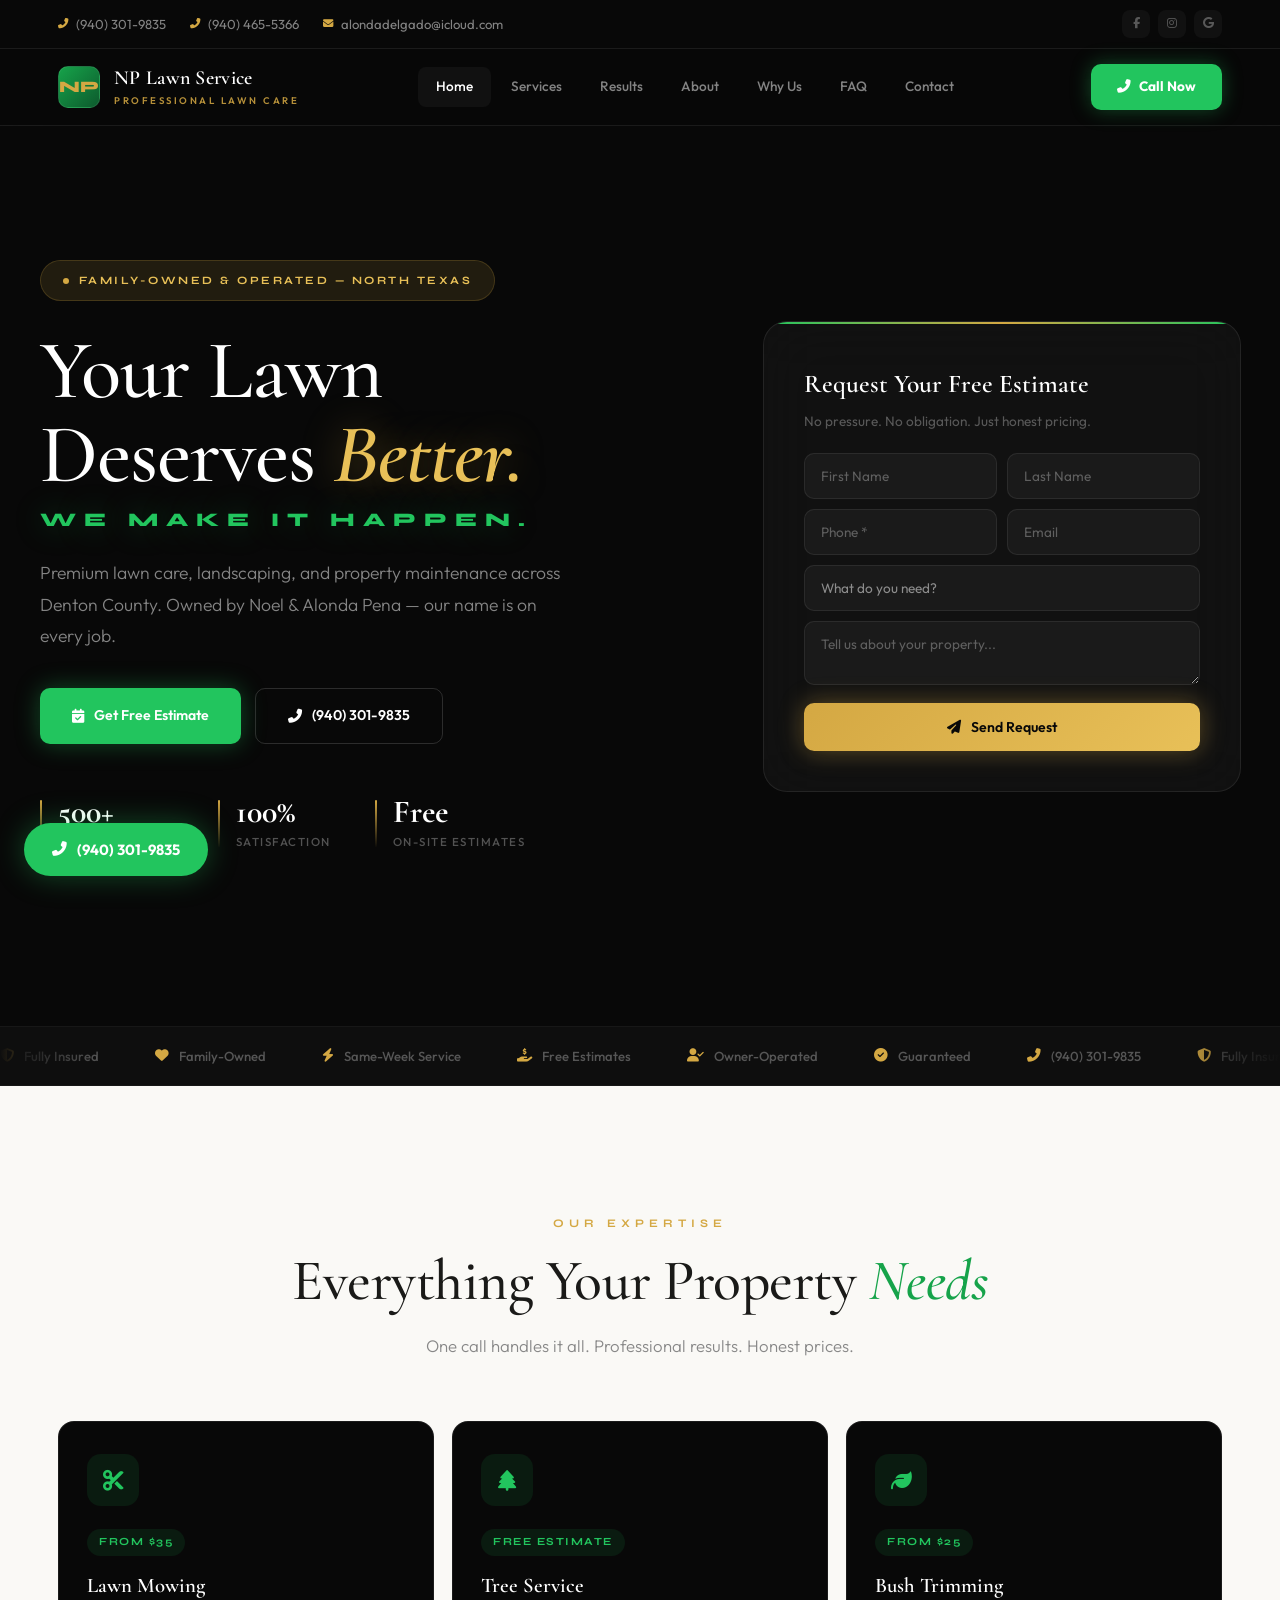
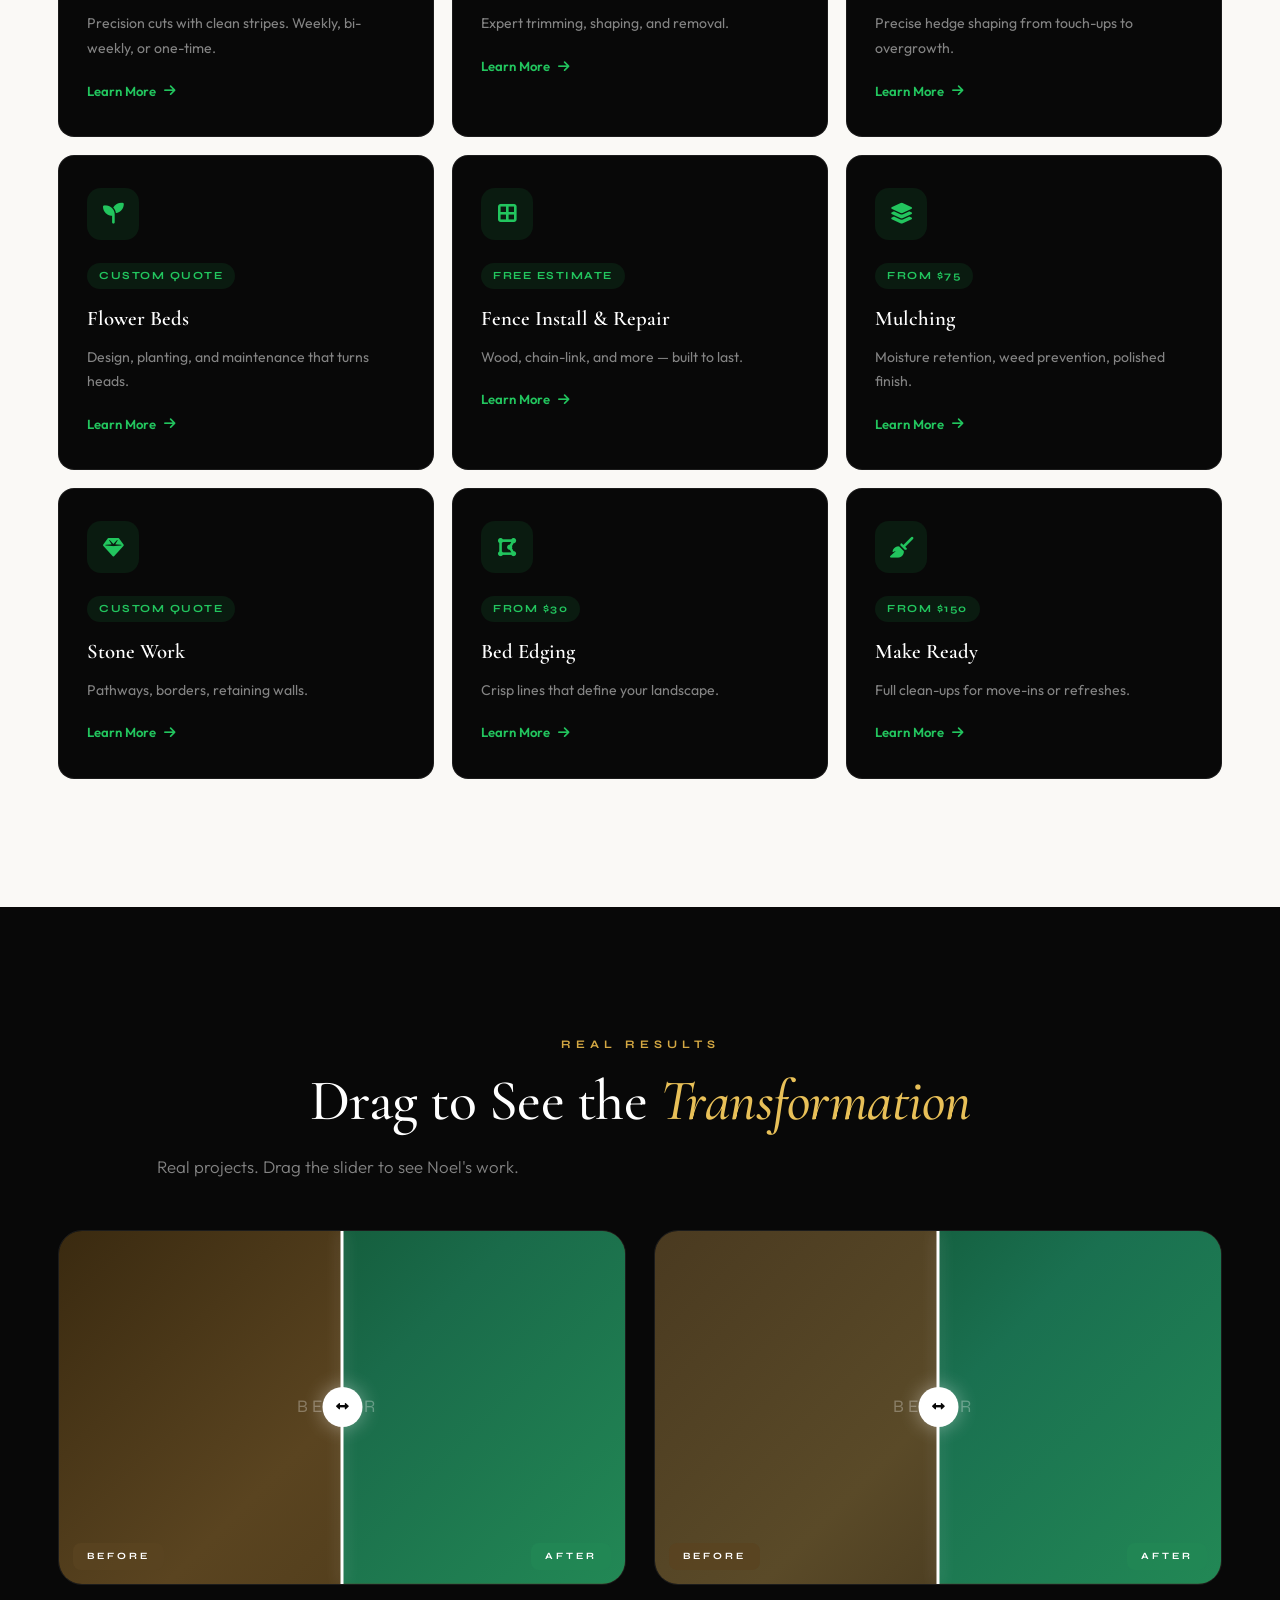
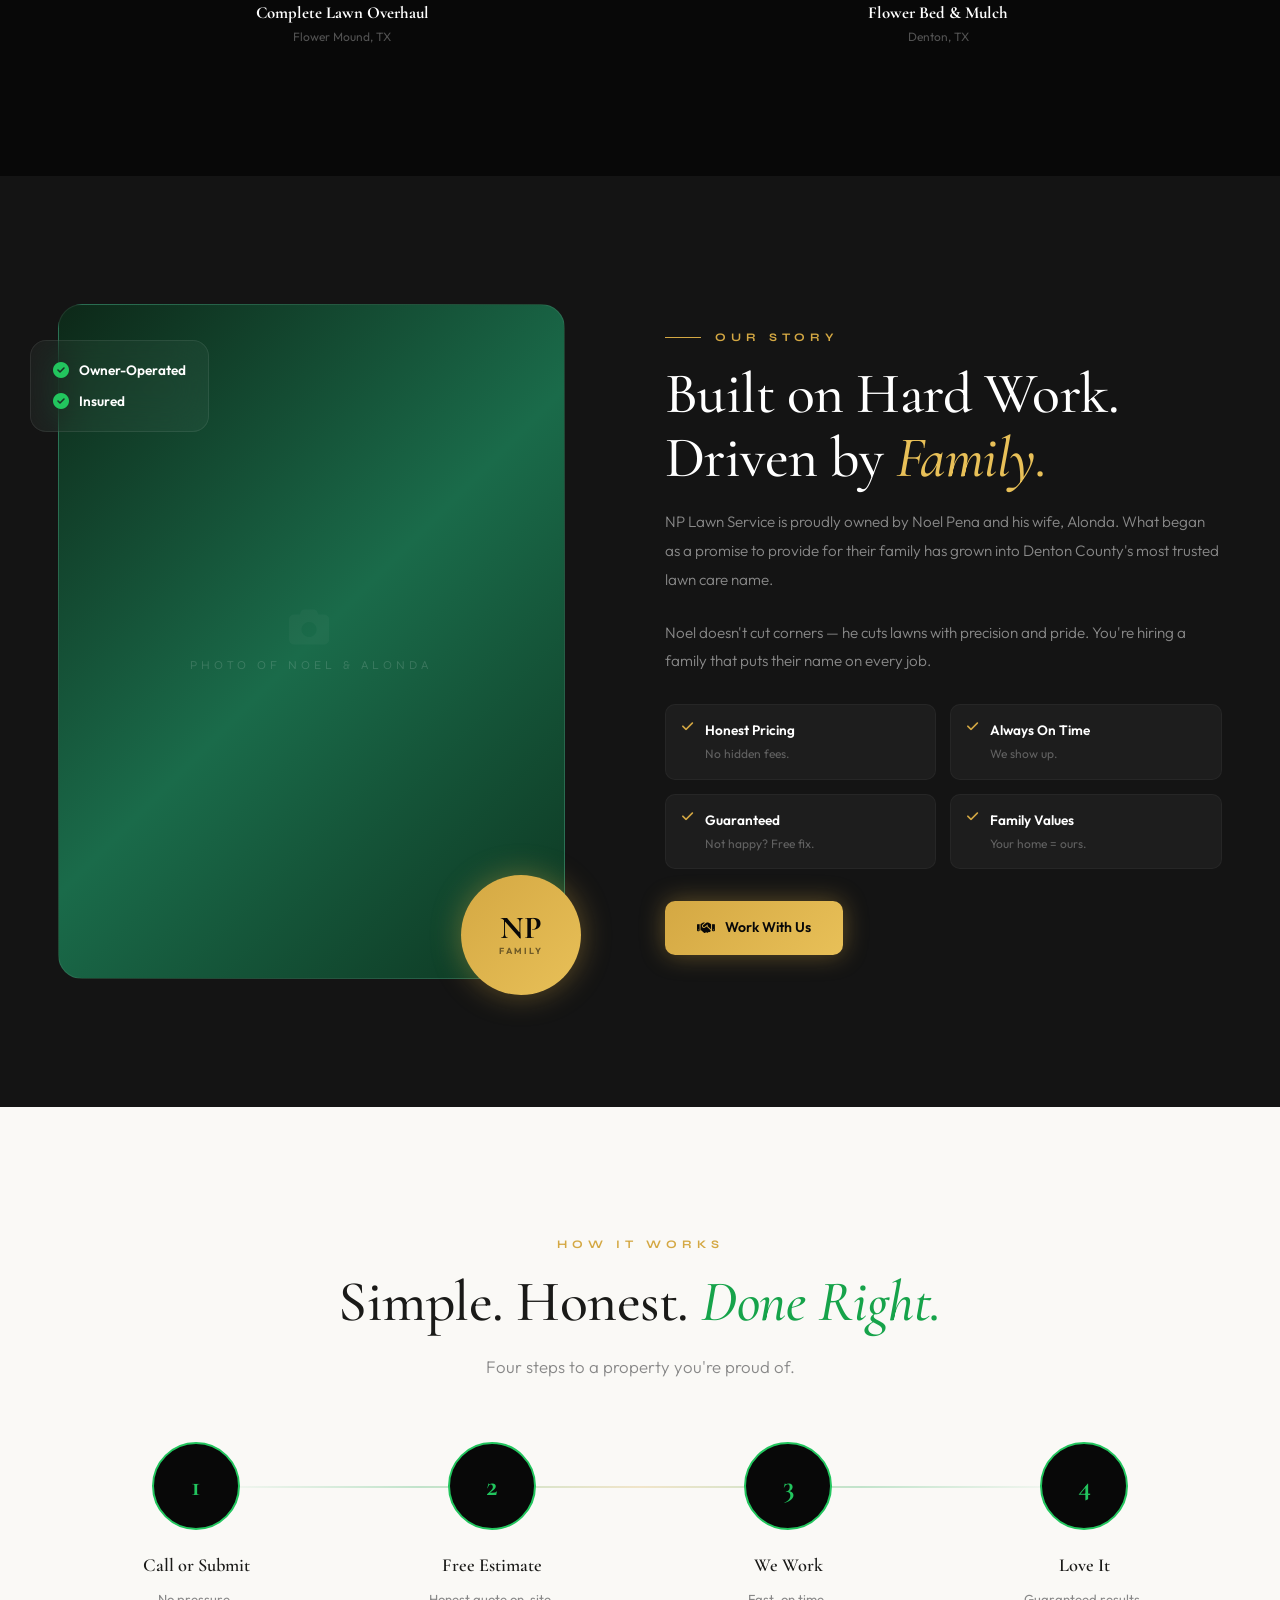
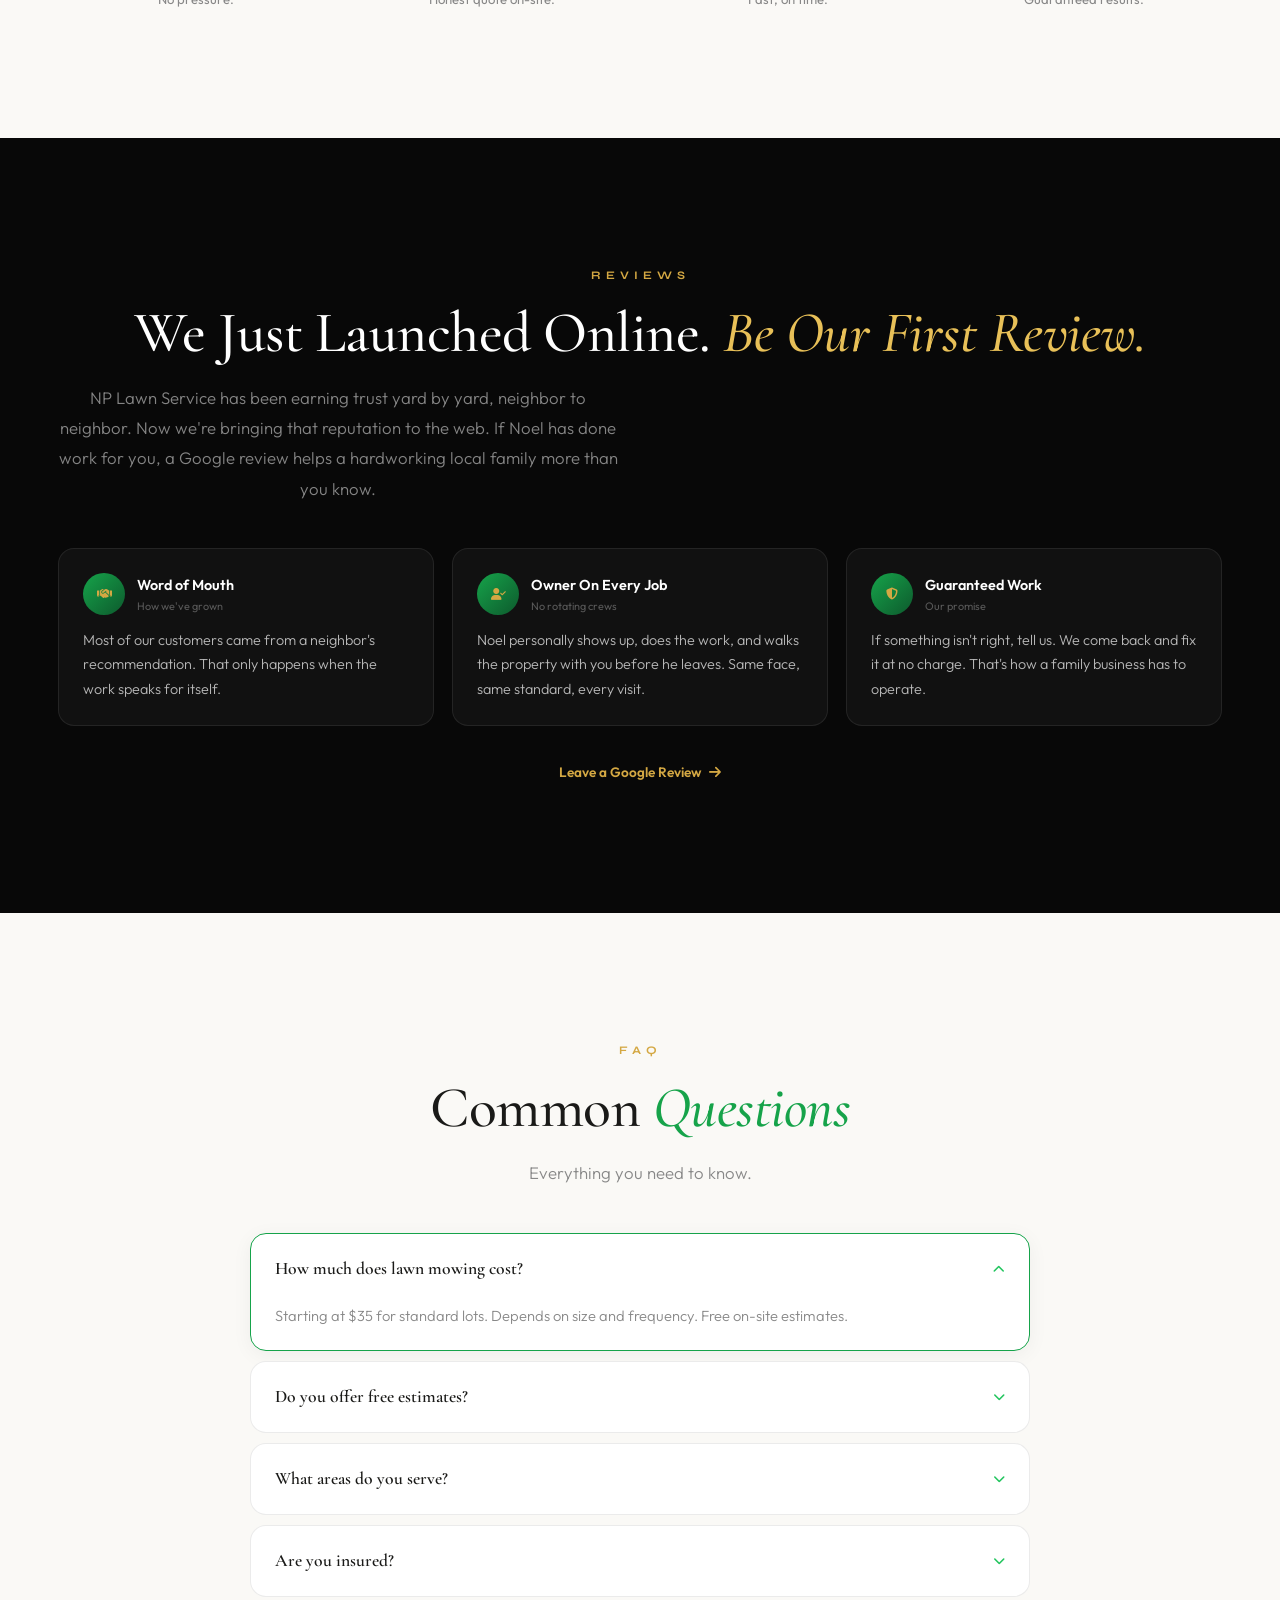
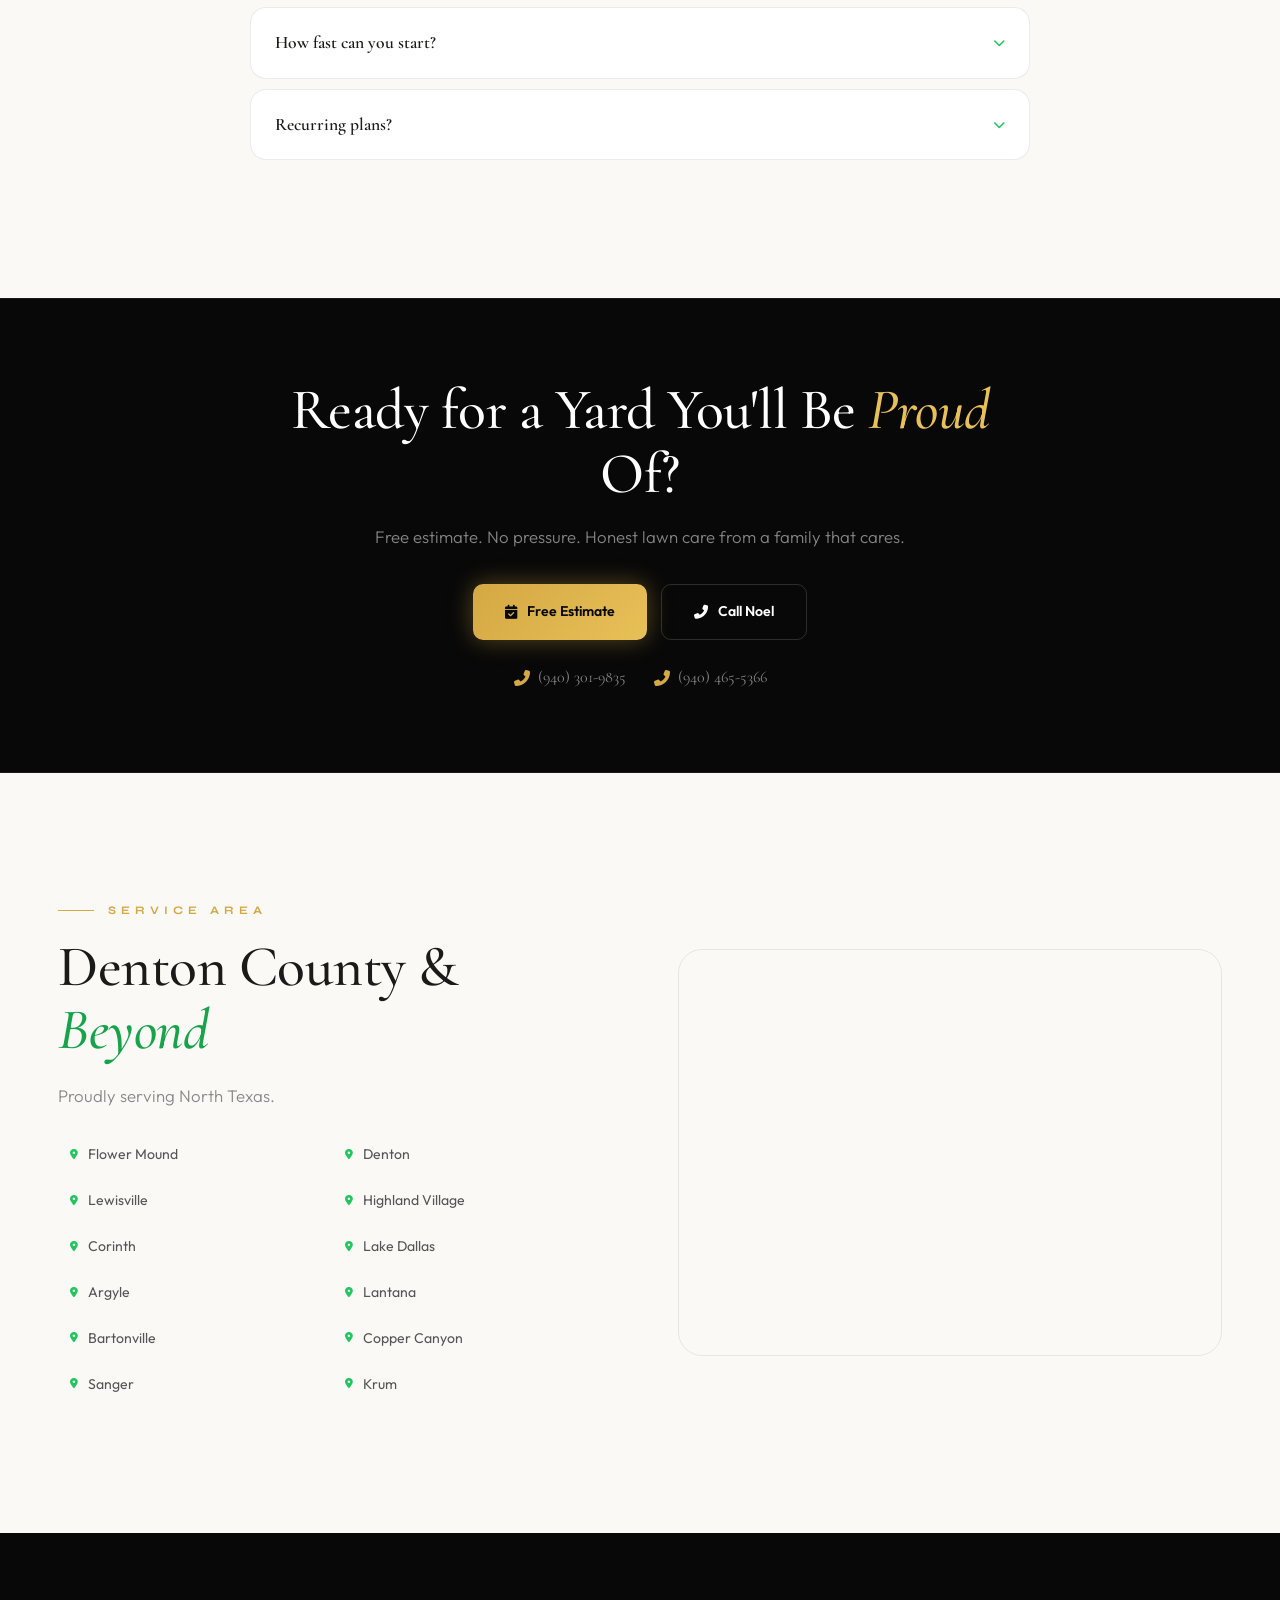
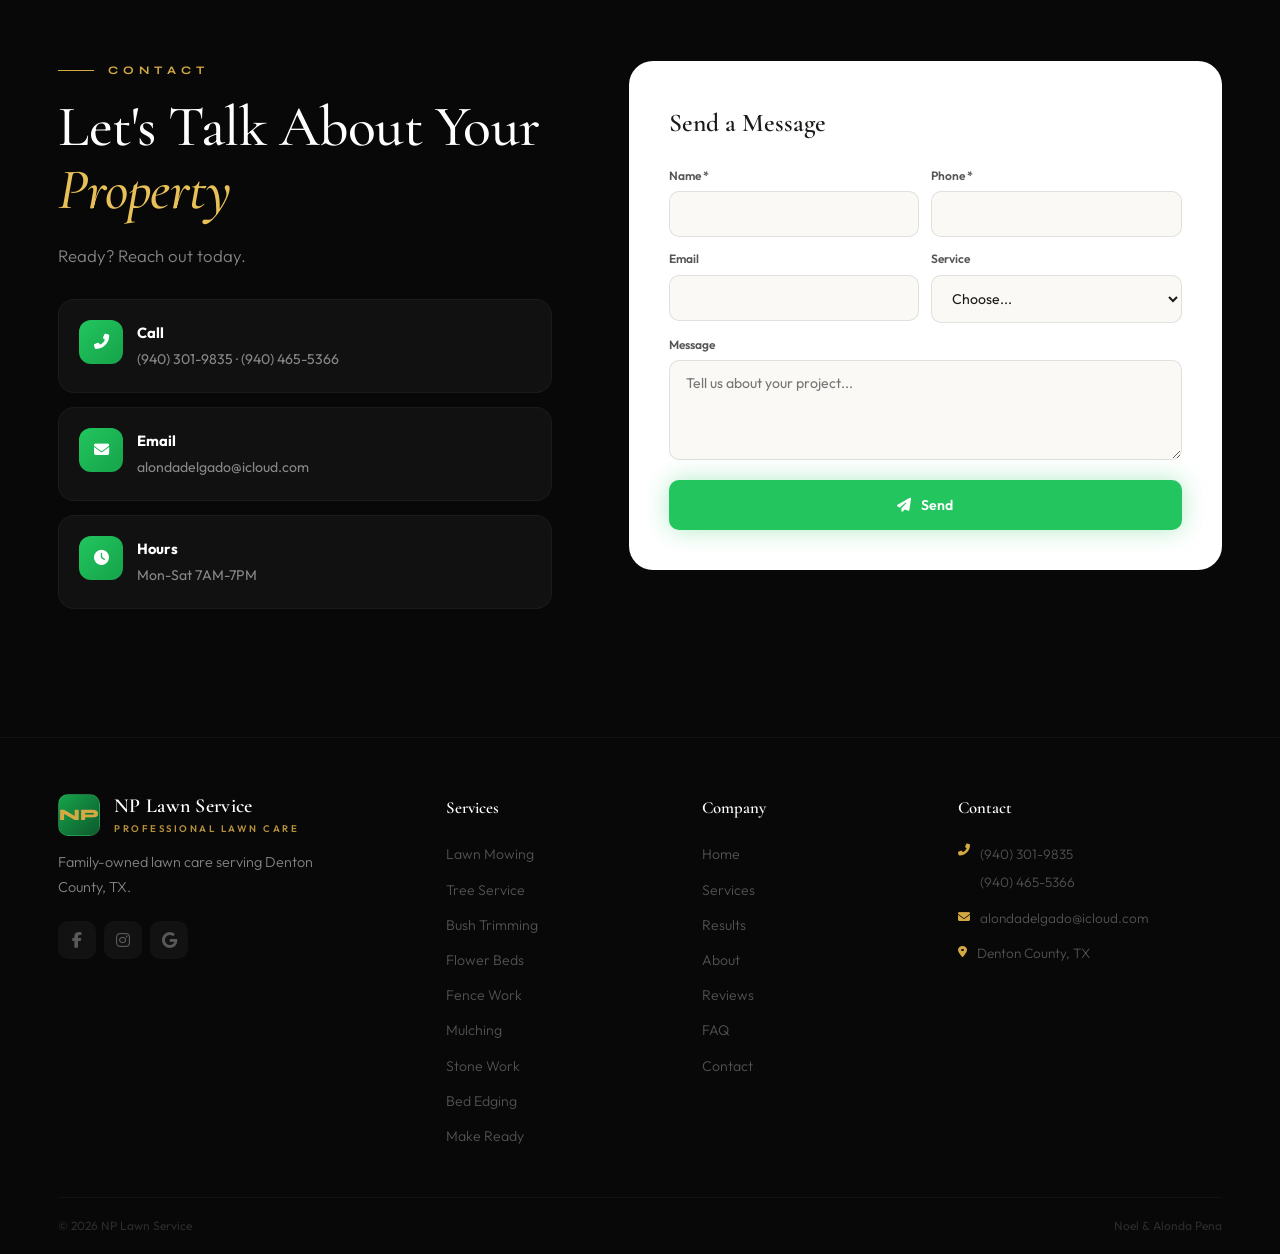
==== commit a800916b: "Honest reviews section, remove fake rating schema, link service pages" ====
--- a/index.html
+++ b/index.html
@@ -9,7 +9,7 @@
 <meta property="og:title" content="NP Lawn Service | Premium Lawn Care — Denton County, TX">
 <meta property="og:description" content="Family-owned lawn care serving Denton County. Free estimates. 940-301-9835.">
 <meta property="og:type" content="website">
-<script type="application/ld+json">{"@context":"https://schema.org","@type":"LocalBusiness","name":"NP Lawn Service","telephone":"+19403019835","email":"alondadelgado@icloud.com","priceRange":"$$","openingHours":["Mo-Sa 07:00-19:00"],"address":{"@type":"PostalAddress","addressLocality":"Flower Mound","addressRegion":"TX","addressCountry":"US"},"geo":{"@type":"GeoCoordinates","latitude":"33.0146","longitude":"-97.0969"},"aggregateRating":{"@type":"AggregateRating","ratingValue":"5.0","reviewCount":"47"},"founder":{"@type":"Person","name":"Noel Pena"}}</script>
+<script type="application/ld+json">{"@context":"https://schema.org","@type":"LocalBusiness","name":"NP Lawn Service","telephone":"+19403019835","email":"alondadelgado@icloud.com","priceRange":"$$","openingHours":["Mo-Sa 07:00-19:00"],"address":{"@type":"PostalAddress","addressLocality":"Flower Mound","addressRegion":"TX","addressCountry":"US"},"geo":{"@type":"GeoCoordinates","latitude":"33.0146","longitude":"-97.0969"},"founder":{"@type":"Person","name":"Noel Pena"}}</script>
 <script type="application/ld+json">{"@context":"https://schema.org","@type":"FAQPage","mainEntity":[{"@type":"Question","name":"How much does lawn mowing cost in Flower Mound TX?","acceptedAnswer":{"@type":"Answer","text":"Starting at $35. Free on-site estimates."}},{"@type":"Question","name":"Do you offer free estimates?","acceptedAnswer":{"@type":"Answer","text":"Yes. Noel visits your property and quotes on the spot."}},{"@type":"Question","name":"What areas do you serve?","acceptedAnswer":{"@type":"Answer","text":"Flower Mound, Denton, Lewisville, Highland Village, Corinth, Lake Dallas, Argyle, Lantana, and more."}},{"@type":"Question","name":"Are you insured?","acceptedAnswer":{"@type":"Answer","text":"Yes. Fully licensed and insured."}},{"@type":"Question","name":"How fast can you start?","acceptedAnswer":{"@type":"Answer","text":"Usually same week. Urgent jobs often same-day."}},{"@type":"Question","name":"Recurring plans?","acceptedAnswer":{"@type":"Answer","text":"Weekly and bi-weekly at discounted rates."}}]}</script>
 <link rel="preconnect" href="https://fonts.googleapis.com"><link rel="preconnect" href="https://fonts.gstatic.com" crossorigin>
 <link href="https://fonts.googleapis.com/css2?family=Cormorant+Garamond:ital,wght@0,400;0,500;0,600;0,700;1,400;1,500&family=Outfit:wght@300;400;500;600;700;800&family=Syne:wght@400;500;600;700;800&display=swap" rel="stylesheet">
@@ -66,7 +66,7 @@
 .gb{display:flex;align-items:center;justify-content:center;gap:16px;background:var(--w04);border:1px solid var(--w08);border-radius:var(--rl);padding:20px 36px;max-width:420px;margin:0 auto 36px}.gl2 span{font-weight:800;font-size:1.5rem}.g-b{color:#4285f4}.g-r{color:#ea4335}.g-y{color:#fbbc05}.g-g{color:#34a853}.gr2 .gs{color:var(--gd);font-size:1rem;margin-bottom:2px}.gr2 p{font-size:.75rem;color:var(--w3)}
 .rg{display:grid;grid-template-columns:repeat(3,1fr);gap:18px}
 .rc{background:var(--w04);border:1px solid var(--w08);border-radius:var(--r);padding:24px;transition:all .35s}.rc:hover{transform:translateY(-4px);border-color:var(--gdd);box-shadow:0 12px 40px rgba(0,0,0,.3),0 0 20px var(--gdg)}
-.rc .rt{display:flex;align-items:center;gap:12px;margin-bottom:12px}.rc .ra{width:38px;height:38px;border-radius:50%;background:linear-gradient(135deg,var(--grd),#0d5a2d);display:flex;align-items:center;justify-content:center;color:var(--gd);font-weight:700;font-size:.75rem}.rc .rn{font-weight:600;font-size:.9rem;color:var(--w)}.rc .rd{font-size:.68rem;color:var(--w3)}.rc .rs2{color:var(--gd);font-size:.72rem;margin-bottom:8px}.rc .rtx{font-size:.9rem;color:var(--w7);line-height:1.7;font-weight:300}.rc .rgoo{display:flex;align-items:center;gap:6px;margin-top:10px;font-size:.68rem;color:var(--w3)}.rc .rgoo i{color:#4285f4}
+.rc .rt{display:flex;align-items:center;gap:12px;margin-bottom:12px}.rc .ra{width:42px;height:42px;font-size:1rem;border-radius:50%;background:linear-gradient(135deg,var(--grd),#0d5a2d);display:flex;align-items:center;justify-content:center;color:var(--gd);font-weight:700;font-size:.75rem}.rc .rn{font-weight:600;font-size:.9rem;color:var(--w)}.rc .rd{font-size:.68rem;color:var(--w3)}.rc .rs2{color:var(--gd);font-size:.72rem;margin-bottom:8px}.rc .rtx{font-size:.9rem;color:var(--w7);line-height:1.7;font-weight:300}.rc .rgoo{display:flex;align-items:center;gap:6px;margin-top:10px;font-size:.68rem;color:var(--w3)}.rc .rgoo i{color:#4285f4}
 .rcta{text-align:center;margin-top:32px}.rcta a{font-weight:600;font-size:.85rem;color:var(--gd);display:inline-flex;align-items:center;gap:8px;transition:gap .2s}.rcta a:hover{gap:14px}
 .fqh{text-align:center;margin-bottom:44px}.fqh .sl{justify-content:center}.fqh .sl::before{display:none}.fqh .sd{margin:0 auto}
 .fql{max-width:780px;margin:0 auto}.fqi{border:1px solid rgba(0,0,0,.08);border-radius:var(--r);margin-bottom:10px;background:#fff;overflow:hidden;transition:all .3s}.fqi.open{border-color:var(--grd);box-shadow:0 4px 20px rgba(0,0,0,.05)}
@@ -85,19 +85,19 @@
 </head>
 <body>
 <div class="tb"><div class="w"><div class="tbl"><a href="tel:9403019835"><i class="fas fa-phone-alt"></i> (940) 301-9835</a><a href="tel:9404655366"><i class="fas fa-phone-alt"></i> (940) 465-5366</a><a href="mailto:alondadelgado@icloud.com"><i class="fas fa-envelope"></i> alondadelgado@icloud.com</a></div><div class="tbr"><a href="https://facebook.com" target="_blank" rel="noopener" aria-label="Facebook"><i class="fab fa-facebook-f"></i></a><a href="https://instagram.com" target="_blank" rel="noopener" aria-label="Instagram"><i class="fab fa-instagram"></i></a><a href="https://www.google.com/search?q=NP+Lawn+Service+Denton+County+TX" target="_blank" rel="noopener" aria-label="Google"><i class="fab fa-google"></i></a></div></div></div>
-<nav class="nv" id="nv"><div class="w"><a href="#home" class="ll"><div class="lm">NP</div><div class="lw"><span>NP Lawn Service</span><span>Professional Lawn Care</span></div></a><div class="nm" id="nm"><a href="#home" class="ac">Home</a><a href="#services">Services</a><a href="#proof">Results</a><a href="#about">About</a><a href="#reviews">Reviews</a><a href="#faq">FAQ</a><a href="#contact">Contact</a></div><div class="nc"><a href="tel:9403019835"><i class="fas fa-phone-alt"></i> Call Now</a></div><button class="mb" id="mb" aria-label="Menu"><i class="fas fa-bars"></i></button></div></nav>
-<section class="hero" id="home"><div class="hero-video"></div><div class="w"><div class="hc"><div class="heb">Family-Owned &amp; Operated — North Texas</div><h1>Your Lawn<br>Deserves <em>Better.</em><span class="la">We make it happen.</span></h1><p class="hd">Premium lawn care, landscaping, and property maintenance across Denton County. Owned by Noel &amp; Alonda Pena — our name is on every job.</p><div class="ha"><a href="#contact" class="btn btn-g"><i class="fas fa-calendar-check"></i> Get Free Estimate</a><a href="tel:9403019835" class="btn btn-o"><i class="fas fa-phone-alt"></i> (940) 301-9835</a></div><div class="hs"><div class="hst"><div class="hsv" data-count="500">0</div><div class="hsl">Lawns Serviced</div></div><div class="hst"><div class="hsv">100%</div><div class="hsl">Satisfaction</div></div><div class="hst"><div class="hsv">5.0 &#9733;</div><div class="hsl">Google Rating</div></div></div></div><div class="hfc"><h3>Request Your Free Estimate</h3><p>No pressure. No obligation. Just honest pricing.</p><form action="https://formsubmit.co/alondadelgado@icloud.com" method="POST"><input type="hidden" name="_subject" value="New Estimate Request — nplawnservice.com"><input type="hidden" name="_template" value="table"><input type="hidden" name="_captcha" value="false"><input type="hidden" name="_next" value="https://nplawnservice.com/thanks.html"><input type="text" name="_honey" style="display:none"><div class="hr"><div class="hf"><input type="text" name="First Name" placeholder="First Name" required></div><div class="hf"><input type="text" name="Last Name" placeholder="Last Name"></div></div><div class="hr"><div class="hf"><input type="tel" name="Phone" placeholder="Phone *" required></div><div class="hf"><input type="email" name="Email" placeholder="Email"></div></div><div class="hf"><select name="Service" required><option value="" disabled selected>What do you need?</option><option>Lawn Mowing</option><option>Tree Service</option><option>Bush Trimming</option><option>Flower Beds</option><option>Fence Install/Repair</option><option>Mulching</option><option>Stone Work</option><option>Bed Edging</option><option>Make Ready</option><option>Multiple</option></select></div><div class="hf"><textarea name="Message" placeholder="Tell us about your property..."></textarea></div><button type="submit" class="btn btn-gold"><i class="fas fa-paper-plane"></i> Send Request</button></form></div></div></section>
-<div class="ts"><div class="tt"><div class="ti"><i class="fas fa-shield-alt"></i> Fully Insured</div><div class="ti"><i class="fas fa-heart"></i> Family-Owned</div><div class="ti"><i class="fas fa-bolt"></i> Same-Week Service</div><div class="ti"><i class="fas fa-hand-holding-usd"></i> Free Estimates</div><div class="ti"><i class="fas fa-star"></i> 5-Star Reviews</div><div class="ti"><i class="fas fa-check-circle"></i> Guaranteed</div><div class="ti"><i class="fas fa-phone-alt"></i> (940) 301-9835</div><div class="ti"><i class="fas fa-shield-alt"></i> Fully Insured</div><div class="ti"><i class="fas fa-heart"></i> Family-Owned</div><div class="ti"><i class="fas fa-bolt"></i> Same-Week Service</div><div class="ti"><i class="fas fa-hand-holding-usd"></i> Free Estimates</div><div class="ti"><i class="fas fa-star"></i> 5-Star Reviews</div><div class="ti"><i class="fas fa-check-circle"></i> Guaranteed</div><div class="ti"><i class="fas fa-phone-alt"></i> (940) 301-9835</div></div></div>
-<section class="lt sp2" id="services"><div class="w"><div class="svch rv"><div class="sl">Our Expertise</div><h2 class="st">Everything Your Property <em>Needs</em></h2><p class="sd">One call handles it all. Professional results. Honest prices.</p></div><div class="sg"><div class="sc rv d1"><div class="si"><i class="fas fa-cut"></i></div><div class="ph">From $35</div><h3>Lawn Mowing</h3><p>Precision cuts with clean stripes. Weekly, bi-weekly, or one-time.</p><a href="#contact" class="slk">Get Quote <i class="fas fa-arrow-right"></i></a></div><div class="sc rv d2"><div class="si"><i class="fas fa-tree"></i></div><div class="ph">Free Estimate</div><h3>Tree Service</h3><p>Expert trimming, shaping, and removal.</p><a href="#contact" class="slk">Get Quote <i class="fas fa-arrow-right"></i></a></div><div class="sc rv d3"><div class="si"><i class="fas fa-leaf"></i></div><div class="ph">From $25</div><h3>Bush Trimming</h3><p>Precise hedge shaping from touch-ups to overgrowth.</p><a href="#contact" class="slk">Get Quote <i class="fas fa-arrow-right"></i></a></div><div class="sc rv d1"><div class="si"><i class="fas fa-seedling"></i></div><div class="ph">Custom Quote</div><h3>Flower Beds</h3><p>Design, planting, and maintenance that turns heads.</p><a href="#contact" class="slk">Get Quote <i class="fas fa-arrow-right"></i></a></div><div class="sc rv d2"><div class="si"><i class="fas fa-border-all"></i></div><div class="ph">Free Estimate</div><h3>Fence Install &amp; Repair</h3><p>Wood, chain-link, and more — built to last.</p><a href="#contact" class="slk">Get Quote <i class="fas fa-arrow-right"></i></a></div><div class="sc rv d3"><div class="si"><i class="fas fa-layer-group"></i></div><div class="ph">From $75</div><h3>Mulching</h3><p>Moisture retention, weed prevention, polished finish.</p><a href="#contact" class="slk">Get Quote <i class="fas fa-arrow-right"></i></a></div><div class="sc rv d1"><div class="si"><i class="fas fa-gem"></i></div><div class="ph">Custom Quote</div><h3>Stone Work</h3><p>Pathways, borders, retaining walls.</p><a href="#contact" class="slk">Get Quote <i class="fas fa-arrow-right"></i></a></div><div class="sc rv d2"><div class="si"><i class="fas fa-draw-polygon"></i></div><div class="ph">From $30</div><h3>Bed Edging</h3><p>Crisp lines that define your landscape.</p><a href="#contact" class="slk">Get Quote <i class="fas fa-arrow-right"></i></a></div><div class="sc rv d3"><div class="si"><i class="fas fa-broom"></i></div><div class="ph">From $150</div><h3>Make Ready</h3><p>Full clean-ups for move-ins or refreshes.</p><a href="#contact" class="slk">Get Quote <i class="fas fa-arrow-right"></i></a></div></div></div></section>
+<nav class="nv" id="nv"><div class="w"><a href="#home" class="ll"><div class="lm">NP</div><div class="lw"><span>NP Lawn Service</span><span>Professional Lawn Care</span></div></a><div class="nm" id="nm"><a href="#home" class="ac">Home</a><a href="#services">Services</a><a href="#proof">Results</a><a href="#about">About</a><a href="#reviews">Why Us</a><a href="#faq">FAQ</a><a href="#contact">Contact</a></div><div class="nc"><a href="tel:9403019835"><i class="fas fa-phone-alt"></i> Call Now</a></div><button class="mb" id="mb" aria-label="Menu"><i class="fas fa-bars"></i></button></div></nav>
+<section class="hero" id="home"><div class="hero-video"></div><div class="w"><div class="hc"><div class="heb">Family-Owned &amp; Operated — North Texas</div><h1>Your Lawn<br>Deserves <em>Better.</em><span class="la">We make it happen.</span></h1><p class="hd">Premium lawn care, landscaping, and property maintenance across Denton County. Owned by Noel &amp; Alonda Pena — our name is on every job.</p><div class="ha"><a href="#contact" class="btn btn-g"><i class="fas fa-calendar-check"></i> Get Free Estimate</a><a href="tel:9403019835" class="btn btn-o"><i class="fas fa-phone-alt"></i> (940) 301-9835</a></div><div class="hs"><div class="hst"><div class="hsv" data-count="500">0</div><div class="hsl">Lawns Serviced</div></div><div class="hst"><div class="hsv">100%</div><div class="hsl">Satisfaction</div></div><div class="hst"><div class="hsv">Free</div><div class="hsl">On-Site Estimates</div></div></div></div><div class="hfc"><h3>Request Your Free Estimate</h3><p>No pressure. No obligation. Just honest pricing.</p><form action="https://formsubmit.co/alondadelgado@icloud.com" method="POST"><input type="hidden" name="_subject" value="New Estimate Request — nplawnservice.com"><input type="hidden" name="_template" value="table"><input type="hidden" name="_captcha" value="false"><input type="hidden" name="_next" value="https://nplawnservice.com/thanks.html"><input type="text" name="_honey" style="display:none"><div class="hr"><div class="hf"><input type="text" name="First Name" placeholder="First Name" required></div><div class="hf"><input type="text" name="Last Name" placeholder="Last Name"></div></div><div class="hr"><div class="hf"><input type="tel" name="Phone" placeholder="Phone *" required></div><div class="hf"><input type="email" name="Email" placeholder="Email"></div></div><div class="hf"><select name="Service" required><option value="" disabled selected>What do you need?</option><option>Lawn Mowing</option><option>Tree Service</option><option>Bush Trimming</option><option>Flower Beds</option><option>Fence Install/Repair</option><option>Mulching</option><option>Stone Work</option><option>Bed Edging</option><option>Make Ready</option><option>Multiple</option></select></div><div class="hf"><textarea name="Message" placeholder="Tell us about your property..."></textarea></div><button type="submit" class="btn btn-gold"><i class="fas fa-paper-plane"></i> Send Request</button></form></div></div></section>
+<div class="ts"><div class="tt"><div class="ti"><i class="fas fa-shield-alt"></i> Fully Insured</div><div class="ti"><i class="fas fa-heart"></i> Family-Owned</div><div class="ti"><i class="fas fa-bolt"></i> Same-Week Service</div><div class="ti"><i class="fas fa-hand-holding-usd"></i> Free Estimates</div><div class="ti"><i class="fas fa-user-check"></i> Owner-Operated</div><div class="ti"><i class="fas fa-check-circle"></i> Guaranteed</div><div class="ti"><i class="fas fa-phone-alt"></i> (940) 301-9835</div><div class="ti"><i class="fas fa-shield-alt"></i> Fully Insured</div><div class="ti"><i class="fas fa-heart"></i> Family-Owned</div><div class="ti"><i class="fas fa-bolt"></i> Same-Week Service</div><div class="ti"><i class="fas fa-hand-holding-usd"></i> Free Estimates</div><div class="ti"><i class="fas fa-user-check"></i> Owner-Operated</div><div class="ti"><i class="fas fa-check-circle"></i> Guaranteed</div><div class="ti"><i class="fas fa-phone-alt"></i> (940) 301-9835</div></div></div>
+<section class="lt sp2" id="services"><div class="w"><div class="svch rv"><div class="sl">Our Expertise</div><h2 class="st">Everything Your Property <em>Needs</em></h2><p class="sd">One call handles it all. Professional results. Honest prices.</p></div><div class="sg"><div class="sc rv d1"><div class="si"><i class="fas fa-cut"></i></div><div class="ph">From $35</div><h3>Lawn Mowing</h3><p>Precision cuts with clean stripes. Weekly, bi-weekly, or one-time.</p><a href="services/lawn-mowing.html" class="slk">Learn More <i class="fas fa-arrow-right"></i></a></div><div class="sc rv d2"><div class="si"><i class="fas fa-tree"></i></div><div class="ph">Free Estimate</div><h3>Tree Service</h3><p>Expert trimming, shaping, and removal.</p><a href="services/tree-service.html" class="slk">Learn More <i class="fas fa-arrow-right"></i></a></div><div class="sc rv d3"><div class="si"><i class="fas fa-leaf"></i></div><div class="ph">From $25</div><h3>Bush Trimming</h3><p>Precise hedge shaping from touch-ups to overgrowth.</p><a href="services/bush-trimming.html" class="slk">Learn More <i class="fas fa-arrow-right"></i></a></div><div class="sc rv d1"><div class="si"><i class="fas fa-seedling"></i></div><div class="ph">Custom Quote</div><h3>Flower Beds</h3><p>Design, planting, and maintenance that turns heads.</p><a href="services/flower-beds.html" class="slk">Learn More <i class="fas fa-arrow-right"></i></a></div><div class="sc rv d2"><div class="si"><i class="fas fa-border-all"></i></div><div class="ph">Free Estimate</div><h3>Fence Install &amp; Repair</h3><p>Wood, chain-link, and more — built to last.</p><a href="services/fence-installation.html" class="slk">Learn More <i class="fas fa-arrow-right"></i></a></div><div class="sc rv d3"><div class="si"><i class="fas fa-layer-group"></i></div><div class="ph">From $75</div><h3>Mulching</h3><p>Moisture retention, weed prevention, polished finish.</p><a href="services/mulching.html" class="slk">Learn More <i class="fas fa-arrow-right"></i></a></div><div class="sc rv d1"><div class="si"><i class="fas fa-gem"></i></div><div class="ph">Custom Quote</div><h3>Stone Work</h3><p>Pathways, borders, retaining walls.</p><a href="services/stone-work.html" class="slk">Learn More <i class="fas fa-arrow-right"></i></a></div><div class="sc rv d2"><div class="si"><i class="fas fa-draw-polygon"></i></div><div class="ph">From $30</div><h3>Bed Edging</h3><p>Crisp lines that define your landscape.</p><a href="services/bed-edging.html" class="slk">Learn More <i class="fas fa-arrow-right"></i></a></div><div class="sc rv d3"><div class="si"><i class="fas fa-broom"></i></div><div class="ph">From $150</div><h3>Make Ready</h3><p>Full clean-ups for move-ins or refreshes.</p><a href="services/make-ready-cleanup.html" class="slk">Learn More <i class="fas fa-arrow-right"></i></a></div></div></div></section>
 <section class="dk sp2" id="proof"><div class="w"><div class="bah rv"><div class="sl">Real Results</div><h2 class="st">Drag to See the <em>Transformation</em></h2><p class="sd">Real projects. Drag the slider to see Noel's work.</p></div><div class="bag rv"><div><div class="bas" id="b1"><div class="bab"><span class="bt">Before</span></div><div class="baa" id="b1a"><span class="bt">After</span></div><div class="bah2" id="b1h"></div><span class="bal bl">Before</span><span class="bal al">After</span></div><div class="bac"><h4>Complete Lawn Overhaul</h4><p>Flower Mound, TX</p></div></div><div><div class="bas" id="b2"><div class="bab" style="background:linear-gradient(135deg,#4a3a20,#5a4a28,#3a2e18)"><span class="bt">Before</span></div><div class="baa" id="b2a" style="background:linear-gradient(135deg,#0d4a2a,#1a7050,#228855)"><span class="bt">After</span></div><div class="bah2" id="b2h"></div><span class="bal bl">Before</span><span class="bal al">After</span></div><div class="bac"><h4>Flower Bed &amp; Mulch</h4><p>Denton, TX</p></div></div></div></div></section>
 <section class="dk2 sp2 ab2" id="about"><div class="w"><div class="av rv"><div class="aim"><div class="il"><i class="fas fa-camera"></i>Photo of Noel &amp; Alonda</div></div><div class="abd"><span>NP</span><span>Family</span></div><div class="aec"><div class="aer"><i class="fas fa-check-circle"></i><span>Owner-Operated</span></div><div class="aer" style="margin-top:8px"><i class="fas fa-check-circle"></i><span>Insured</span></div></div></div><div class="rv d2"><div class="sl">Our Story</div><h2 class="st">Built on Hard Work.<br>Driven by <em>Family.</em></h2><p class="atx">NP Lawn Service is proudly owned by Noel Pena and his wife, Alonda. What began as a promise to provide for their family has grown into Denton County's most trusted lawn care name.</p><p class="atx">Noel doesn't cut corners — he cuts lawns with precision and pride. You're hiring a family that puts their name on every job.</p><div class="avl"><div class="avv"><i class="fas fa-check"></i><div><h4>Honest Pricing</h4><p>No hidden fees.</p></div></div><div class="avv"><i class="fas fa-check"></i><div><h4>Always On Time</h4><p>We show up.</p></div></div><div class="avv"><i class="fas fa-check"></i><div><h4>Guaranteed</h4><p>Not happy? Free fix.</p></div></div><div class="avv"><i class="fas fa-check"></i><div><h4>Family Values</h4><p>Your home = ours.</p></div></div></div><a href="#contact" class="btn btn-gold"><i class="fas fa-handshake"></i> Work With Us</a></div></div></section>
 <section class="lt sp2"><div class="w"><div class="prh rv"><div class="sl">How It Works</div><h2 class="st">Simple. Honest. <em>Done Right.</em></h2><p class="sd">Four steps to a property you're proud of.</p></div><div class="pg rv"><div class="ps"><div class="sn">1</div><h4>Call or Submit</h4><p>No pressure.</p></div><div class="ps"><div class="sn">2</div><h4>Free Estimate</h4><p>Honest quote on-site.</p></div><div class="ps"><div class="sn">3</div><h4>We Work</h4><p>Fast, on time.</p></div><div class="ps"><div class="sn">4</div><h4>Love It</h4><p>Guaranteed results.</p></div></div></div></section>
-<section class="dk sp2" id="reviews"><div class="w"><div class="rvh rv"><div class="sl">Verified Reviews</div><h2 class="st">Real Reviews from <em>Real Neighbors</em></h2><p class="sd">Verified Google reviews from Denton County.</p></div><div class="gb rv"><div class="gl2"><span class="g-b">G</span><span class="g-r">o</span><span class="g-y">o</span><span class="g-b">g</span><span class="g-g">l</span><span class="g-r">e</span></div><div class="gr2"><div class="gs"><i class="fas fa-star"></i><i class="fas fa-star"></i><i class="fas fa-star"></i><i class="fas fa-star"></i><i class="fas fa-star"></i> 5.0</div><p>47 reviews</p></div></div><div class="rg"><div class="rc rv d1"><div class="rt"><div class="ra">JR</div><div><div class="rn">James R.</div><div class="rd">2 weeks ago</div></div></div><div class="rs2"><i class="fas fa-star"></i><i class="fas fa-star"></i><i class="fas fa-star"></i><i class="fas fa-star"></i><i class="fas fa-star"></i></div><div class="rtx">"Noel showed up on time, fair price, lawn never looked this good. Recommended to three neighbors."</div><div class="rgoo"><i class="fab fa-google"></i> Google</div></div><div class="rc rv d2"><div class="rt"><div class="ra">MT</div><div><div class="rn">Maria T.</div><div class="rd">1 month ago</div></div></div><div class="rs2"><i class="fas fa-star"></i><i class="fas fa-star"></i><i class="fas fa-star"></i><i class="fas fa-star"></i><i class="fas fa-star"></i></div><div class="rtx">"Full make-ready for rental — mowing, trimming, beds, the works. Best value around."</div><div class="rgoo"><i class="fab fa-google"></i> Google</div></div><div class="rc rv d3"><div class="rt"><div class="ra">DK</div><div><div class="rn">David K.</div><div class="rd">3 weeks ago</div></div></div><div class="rs2"><i class="fas fa-star"></i><i class="fas fa-star"></i><i class="fas fa-star"></i><i class="fas fa-star"></i><i class="fas fa-star"></i></div><div class="rtx">"Fence looks amazing. Real pride in his craft. Our go-to from now on."</div><div class="rgoo"><i class="fab fa-google"></i> Google</div></div></div><div class="rcta rv"><a href="https://www.google.com/search?q=NP+Lawn+Service+Denton+County+TX" target="_blank" rel="noopener">Leave a Google Review <i class="fas fa-arrow-right"></i></a></div></div></section>
+<section class="dk sp2" id="reviews"><div class="w"><div class="rvh rv"><div class="sl">Reviews</div><h2 class="st">We Just Launched Online. <em>Be Our First Review.</em></h2><p class="sd">NP Lawn Service has been earning trust yard by yard, neighbor to neighbor. Now we're bringing that reputation to the web. If Noel has done work for you, a Google review helps a hardworking local family more than you know.</p></div><div class="rg"><div class="rc rv d1"><div class="rt"><div class="ra"><i class="fas fa-handshake"></i></div><div><div class="rn">Word of Mouth</div><div class="rd">How we've grown</div></div></div><div class="rtx">Most of our customers came from a neighbor's recommendation. That only happens when the work speaks for itself.</div></div><div class="rc rv d2"><div class="rt"><div class="ra"><i class="fas fa-user-check"></i></div><div><div class="rn">Owner On Every Job</div><div class="rd">No rotating crews</div></div></div><div class="rtx">Noel personally shows up, does the work, and walks the property with you before he leaves. Same face, same standard, every visit.</div></div><div class="rc rv d3"><div class="rt"><div class="ra"><i class="fas fa-shield-alt"></i></div><div><div class="rn">Guaranteed Work</div><div class="rd">Our promise</div></div></div><div class="rtx">If something isn't right, tell us. We come back and fix it at no charge. That's how a family business has to operate.</div></div></div><div class="rcta rv"><a href="https://www.google.com/search?q=NP+Lawn+Service+Denton+County+TX" target="_blank" rel="noopener">Leave a Google Review <i class="fas fa-arrow-right"></i></a></div></div></section>
 <section class="lt sp2" id="faq"><div class="w"><div class="fqh rv"><div class="sl">FAQ</div><h2 class="st">Common <em>Questions</em></h2><p class="sd">Everything you need to know.</p></div><div class="fql rv"><div class="fqi open"><div class="fqq" onclick="tF(this)">How much does lawn mowing cost? <i class="fas fa-chevron-down"></i></div><div class="fqa"><div class="fqai">Starting at $35 for standard lots. Depends on size and frequency. Free on-site estimates.</div></div></div><div class="fqi"><div class="fqq" onclick="tF(this)">Do you offer free estimates? <i class="fas fa-chevron-down"></i></div><div class="fqa"><div class="fqai">Yes! Noel visits your property and quotes on the spot. No pressure.</div></div></div><div class="fqi"><div class="fqq" onclick="tF(this)">What areas do you serve? <i class="fas fa-chevron-down"></i></div><div class="fqa"><div class="fqai">Flower Mound, Denton, Lewisville, Highland Village, Corinth, Lake Dallas, Argyle, Lantana, and more.</div></div></div><div class="fqi"><div class="fqq" onclick="tF(this)">Are you insured? <i class="fas fa-chevron-down"></i></div><div class="fqa"><div class="fqai">Yes. Fully licensed and insured.</div></div></div><div class="fqi"><div class="fqq" onclick="tF(this)">How fast can you start? <i class="fas fa-chevron-down"></i></div><div class="fqa"><div class="fqai">Usually same week. Urgent jobs often same-day.</div></div></div><div class="fqi"><div class="fqq" onclick="tF(this)">Recurring plans? <i class="fas fa-chevron-down"></i></div><div class="fqa"><div class="fqai">Weekly and bi-weekly at discounted rates with priority scheduling.</div></div></div></div></div></section>
 <section class="cb"><div class="w"><h2 class="st">Ready for a Yard You'll Be <em>Proud</em> Of?</h2><p class="sd">Free estimate. No pressure. Honest lawn care from a family that cares.</p><div class="cbs"><a href="#contact" class="btn btn-gold"><i class="fas fa-calendar-check"></i> Free Estimate</a><a href="tel:9403019835" class="btn btn-o"><i class="fas fa-phone-alt"></i> Call Noel</a></div><div class="cps"><div class="cp"><i class="fas fa-phone-alt"></i> (940) 301-9835</div><div class="cp"><i class="fas fa-phone-alt"></i> (940) 465-5366</div></div></div></section>
 <section class="lt sp2" id="area"><div class="w arw"><div class="rv"><div class="sl">Service Area</div><h2 class="st">Denton County &amp; <em>Beyond</em></h2><p class="sd">Proudly serving North Texas.</p><ul class="al2"><li><i class="fas fa-map-marker-alt"></i> Flower Mound</li><li><i class="fas fa-map-marker-alt"></i> Denton</li><li><i class="fas fa-map-marker-alt"></i> Lewisville</li><li><i class="fas fa-map-marker-alt"></i> Highland Village</li><li><i class="fas fa-map-marker-alt"></i> Corinth</li><li><i class="fas fa-map-marker-alt"></i> Lake Dallas</li><li><i class="fas fa-map-marker-alt"></i> Argyle</li><li><i class="fas fa-map-marker-alt"></i> Lantana</li><li><i class="fas fa-map-marker-alt"></i> Bartonville</li><li><i class="fas fa-map-marker-alt"></i> Copper Canyon</li><li><i class="fas fa-map-marker-alt"></i> Sanger</li><li><i class="fas fa-map-marker-alt"></i> Krum</li></ul></div><div class="amp rv d2"><iframe src="https://www.google.com/maps/embed?pb=!1m18!1m12!1m3!1d214376.7!2d-97.18!3d33.1!2m3!1f0!2f0!3f0!3m2!1i1024!2i768!4f13.1!3m3!1m2!1s0x864c2a0a47a364c1%3A0xfa26ff8c5b2ea32c!2sDenton%20County%2C%20TX!5e0!3m2!1sen!2sus!4v1" allowfullscreen loading="lazy" title="Service Area"></iframe></div></div></section>
 <section class="dk sp2" id="contact"><div class="w ctw"><div class="rv"><div class="sl">Contact</div><h2 class="st">Let's Talk About Your <em>Property</em></h2><p class="sd">Ready? Reach out today.</p><div class="ccs"><div class="cc"><div class="cci"><i class="fas fa-phone-alt"></i></div><div><h4>Call</h4><p><a href="tel:9403019835">(940) 301-9835</a> · <a href="tel:9404655366">(940) 465-5366</a></p></div></div><div class="cc"><div class="cci"><i class="fas fa-envelope"></i></div><div><h4>Email</h4><p><a href="mailto:alondadelgado@icloud.com">alondadelgado@icloud.com</a></p></div></div><div class="cc"><div class="cci"><i class="fas fa-clock"></i></div><div><h4>Hours</h4><p>Mon-Sat 7AM-7PM</p></div></div></div></div><div class="cfw rv d2"><h3>Send a Message</h3><form action="https://formsubmit.co/alondadelgado@icloud.com" method="POST"><input type="hidden" name="_subject" value="New Message — nplawnservice.com"><input type="hidden" name="_template" value="table"><input type="hidden" name="_captcha" value="false"><input type="hidden" name="_next" value="https://nplawnservice.com/thanks.html"><input type="text" name="_honey" style="display:none"><div class="cr2"><div class="cf2"><label>Name *</label><input type="text" name="Name" required></div><div class="cf2"><label>Phone *</label><input type="tel" name="Phone" required></div></div><div class="cr2"><div class="cf2"><label>Email</label><input type="email" name="Email"></div><div class="cf2"><label>Service</label><select name="Service"><option value="" disabled selected>Choose...</option><option>Lawn Mowing</option><option>Tree Service</option><option>Bush Trimming</option><option>Flower Beds</option><option>Fence</option><option>Mulching</option><option>Stone Work</option><option>Bed Edging</option><option>Make Ready</option><option>Multiple</option></select></div></div><div class="cf2"><label>Message</label><textarea name="Message" placeholder="Tell us about your project..."></textarea></div><button type="submit" class="btn btn-g"><i class="fas fa-paper-plane"></i> Send</button></form></div></div></section>
-<footer class="ft"><div class="w"><div class="fg2"><div class="ftb"><a href="#home" class="ll"><div class="lm">NP</div><div class="lw"><span>NP Lawn Service</span><span>Professional Lawn Care</span></div></a><p>Family-owned lawn care serving Denton County, TX.</p><div class="fsc"><a href="https://facebook.com" target="_blank" rel="noopener" aria-label="Facebook"><i class="fab fa-facebook-f"></i></a><a href="https://instagram.com" target="_blank" rel="noopener" aria-label="Instagram"><i class="fab fa-instagram"></i></a><a href="https://www.google.com/search?q=NP+Lawn+Service+Denton+County+TX" target="_blank" rel="noopener" aria-label="Google"><i class="fab fa-google"></i></a></div></div><div class="fc2"><h4>Services</h4><ul><li><a href="#services">Lawn Mowing</a></li><li><a href="#services">Tree Service</a></li><li><a href="#services">Bush Trimming</a></li><li><a href="#services">Flower Beds</a></li><li><a href="#services">Fence Work</a></li><li><a href="#services">Mulching</a></li><li><a href="#services">Stone Work</a></li><li><a href="#services">Bed Edging</a></li><li><a href="#services">Make Ready</a></li></ul></div><div class="fc2"><h4>Company</h4><ul><li><a href="#home">Home</a></li><li><a href="#services">Services</a></li><li><a href="#proof">Results</a></li><li><a href="#about">About</a></li><li><a href="#reviews">Reviews</a></li><li><a href="#faq">FAQ</a></li><li><a href="#contact">Contact</a></li></ul></div><div class="fc2"><h4>Contact</h4><div class="fcr"><i class="fas fa-phone-alt"></i><div><a href="tel:9403019835">(940) 301-9835</a><br><a href="tel:9404655366">(940) 465-5366</a></div></div><div class="fcr"><i class="fas fa-envelope"></i><a href="mailto:alondadelgado@icloud.com">alondadelgado@icloud.com</a></div><div class="fcr"><i class="fas fa-map-marker-alt"></i><span>Denton County, TX</span></div></div></div><div class="fbt"><span>&copy; 2026 NP Lawn Service</span><span>Noel &amp; Alonda Pena</span></div></div></footer>
+<footer class="ft"><div class="w"><div class="fg2"><div class="ftb"><a href="#home" class="ll"><div class="lm">NP</div><div class="lw"><span>NP Lawn Service</span><span>Professional Lawn Care</span></div></a><p>Family-owned lawn care serving Denton County, TX.</p><div class="fsc"><a href="https://facebook.com" target="_blank" rel="noopener" aria-label="Facebook"><i class="fab fa-facebook-f"></i></a><a href="https://instagram.com" target="_blank" rel="noopener" aria-label="Instagram"><i class="fab fa-instagram"></i></a><a href="https://www.google.com/search?q=NP+Lawn+Service+Denton+County+TX" target="_blank" rel="noopener" aria-label="Google"><i class="fab fa-google"></i></a></div></div><div class="fc2"><h4>Services</h4><ul><li><a href="services/lawn-mowing.html">Lawn Mowing</a></li><li><a href="services/tree-service.html">Tree Service</a></li><li><a href="services/bush-trimming.html">Bush Trimming</a></li><li><a href="services/flower-beds.html">Flower Beds</a></li><li><a href="services/fence-installation.html">Fence Work</a></li><li><a href="services/mulching.html">Mulching</a></li><li><a href="services/stone-work.html">Stone Work</a></li><li><a href="services/bed-edging.html">Bed Edging</a></li><li><a href="services/make-ready-cleanup.html">Make Ready</a></li></ul></div><div class="fc2"><h4>Company</h4><ul><li><a href="#home">Home</a></li><li><a href="#services">Services</a></li><li><a href="#proof">Results</a></li><li><a href="#about">About</a></li><li><a href="#reviews">Reviews</a></li><li><a href="#faq">FAQ</a></li><li><a href="#contact">Contact</a></li></ul></div><div class="fc2"><h4>Contact</h4><div class="fcr"><i class="fas fa-phone-alt"></i><div><a href="tel:9403019835">(940) 301-9835</a><br><a href="tel:9404655366">(940) 465-5366</a></div></div><div class="fcr"><i class="fas fa-envelope"></i><a href="mailto:alondadelgado@icloud.com">alondadelgado@icloud.com</a></div><div class="fcr"><i class="fas fa-map-marker-alt"></i><span>Denton County, TX</span></div></div></div><div class="fbt"><span>&copy; 2026 NP Lawn Service</span><span>Noel &amp; Alonda Pena</span></div></div></footer>
 <a href="tel:9403019835" class="fp"><i class="fas fa-phone-alt"></i><span>(940) 301-9835</span></a>
 <button class="stb2" id="stb" aria-label="Back to top"><i class="fas fa-chevron-up"></i></button>
 <script>
@@ -114,3 +114,4 @@
 </script>
 </body>
 </html>
+
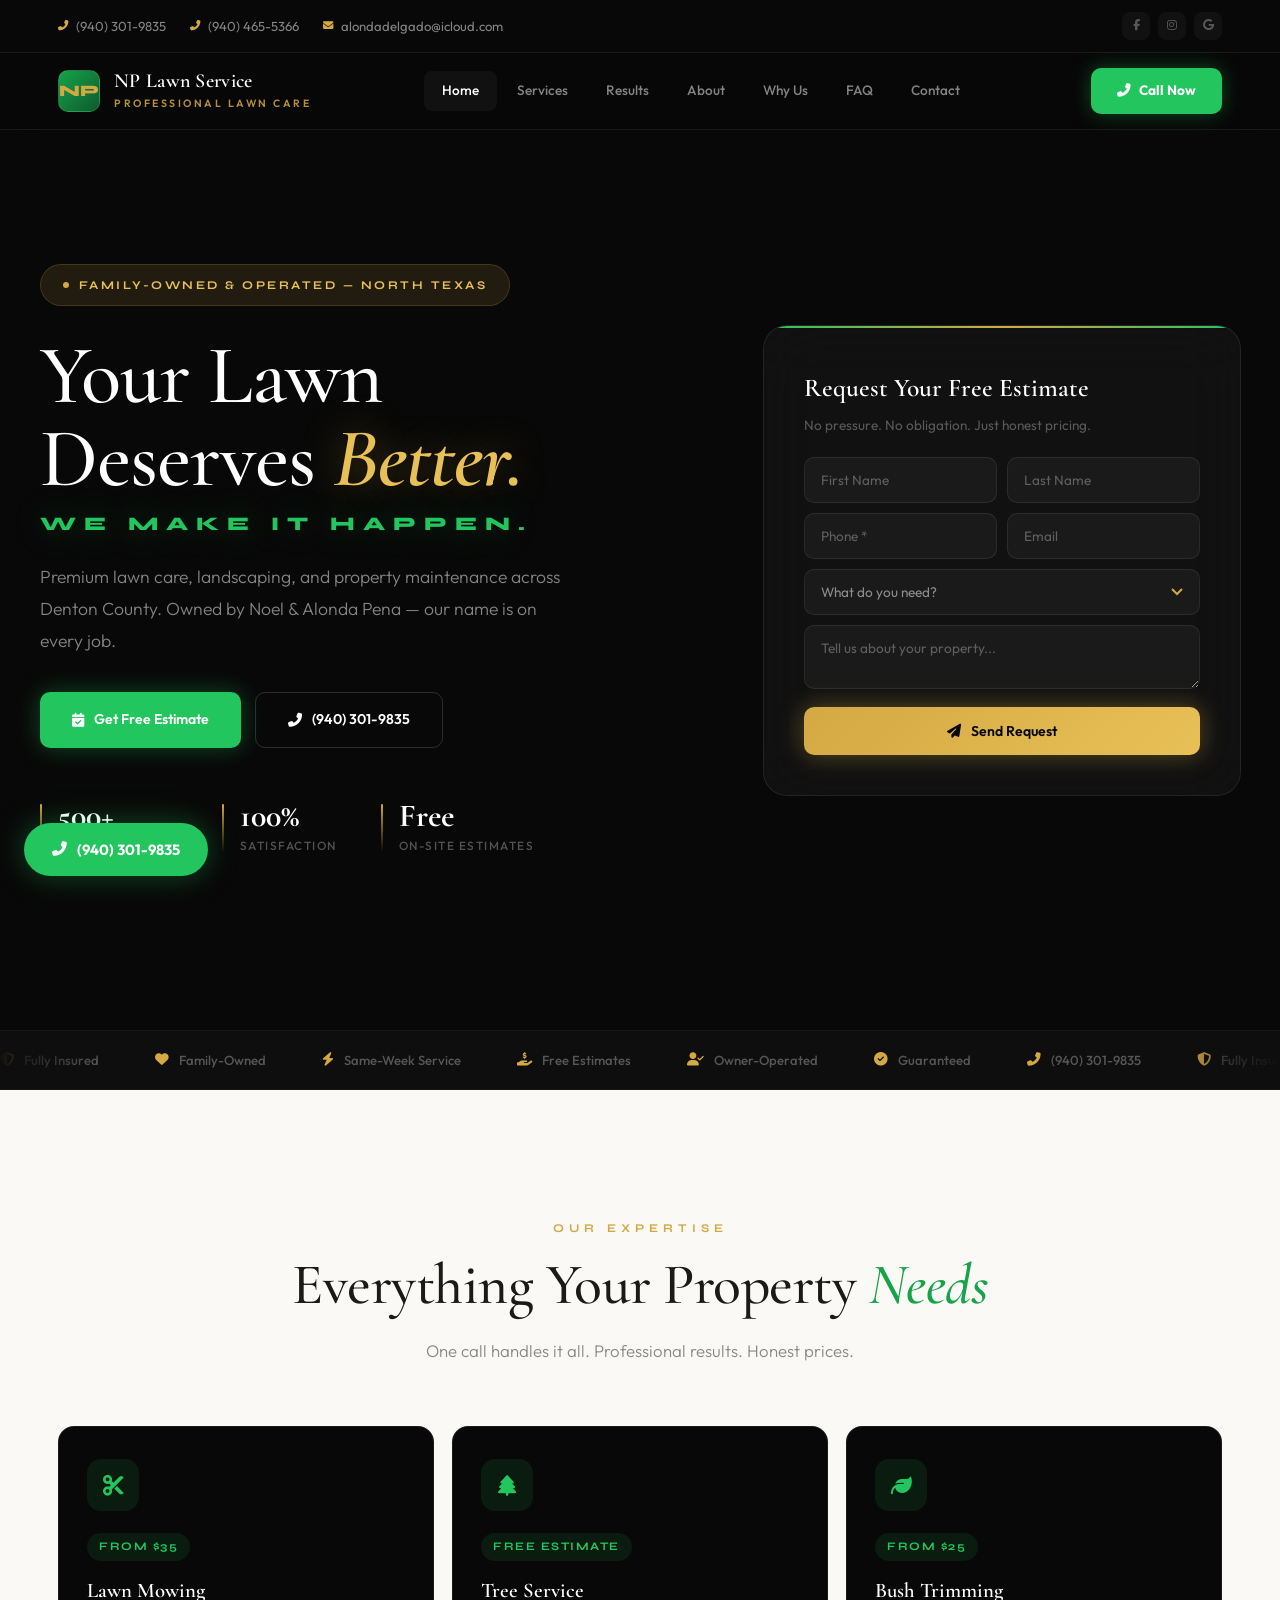
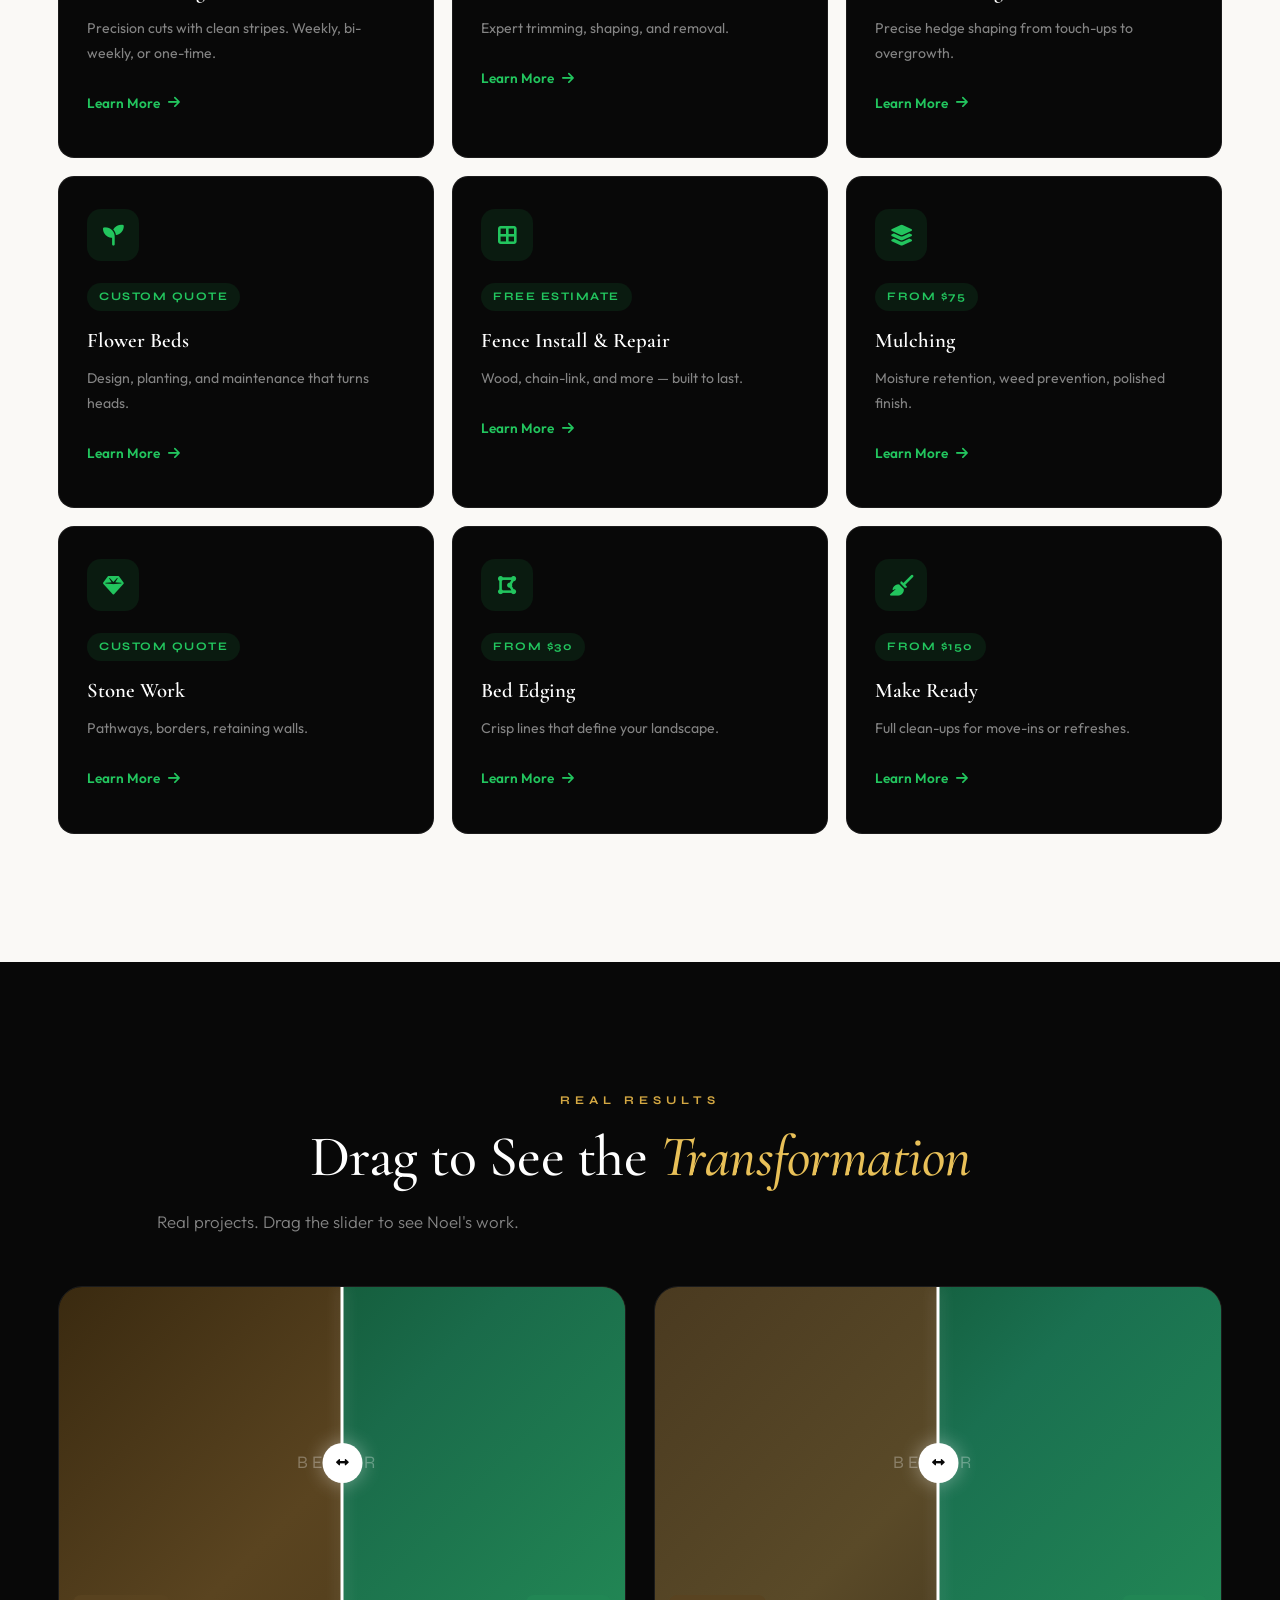
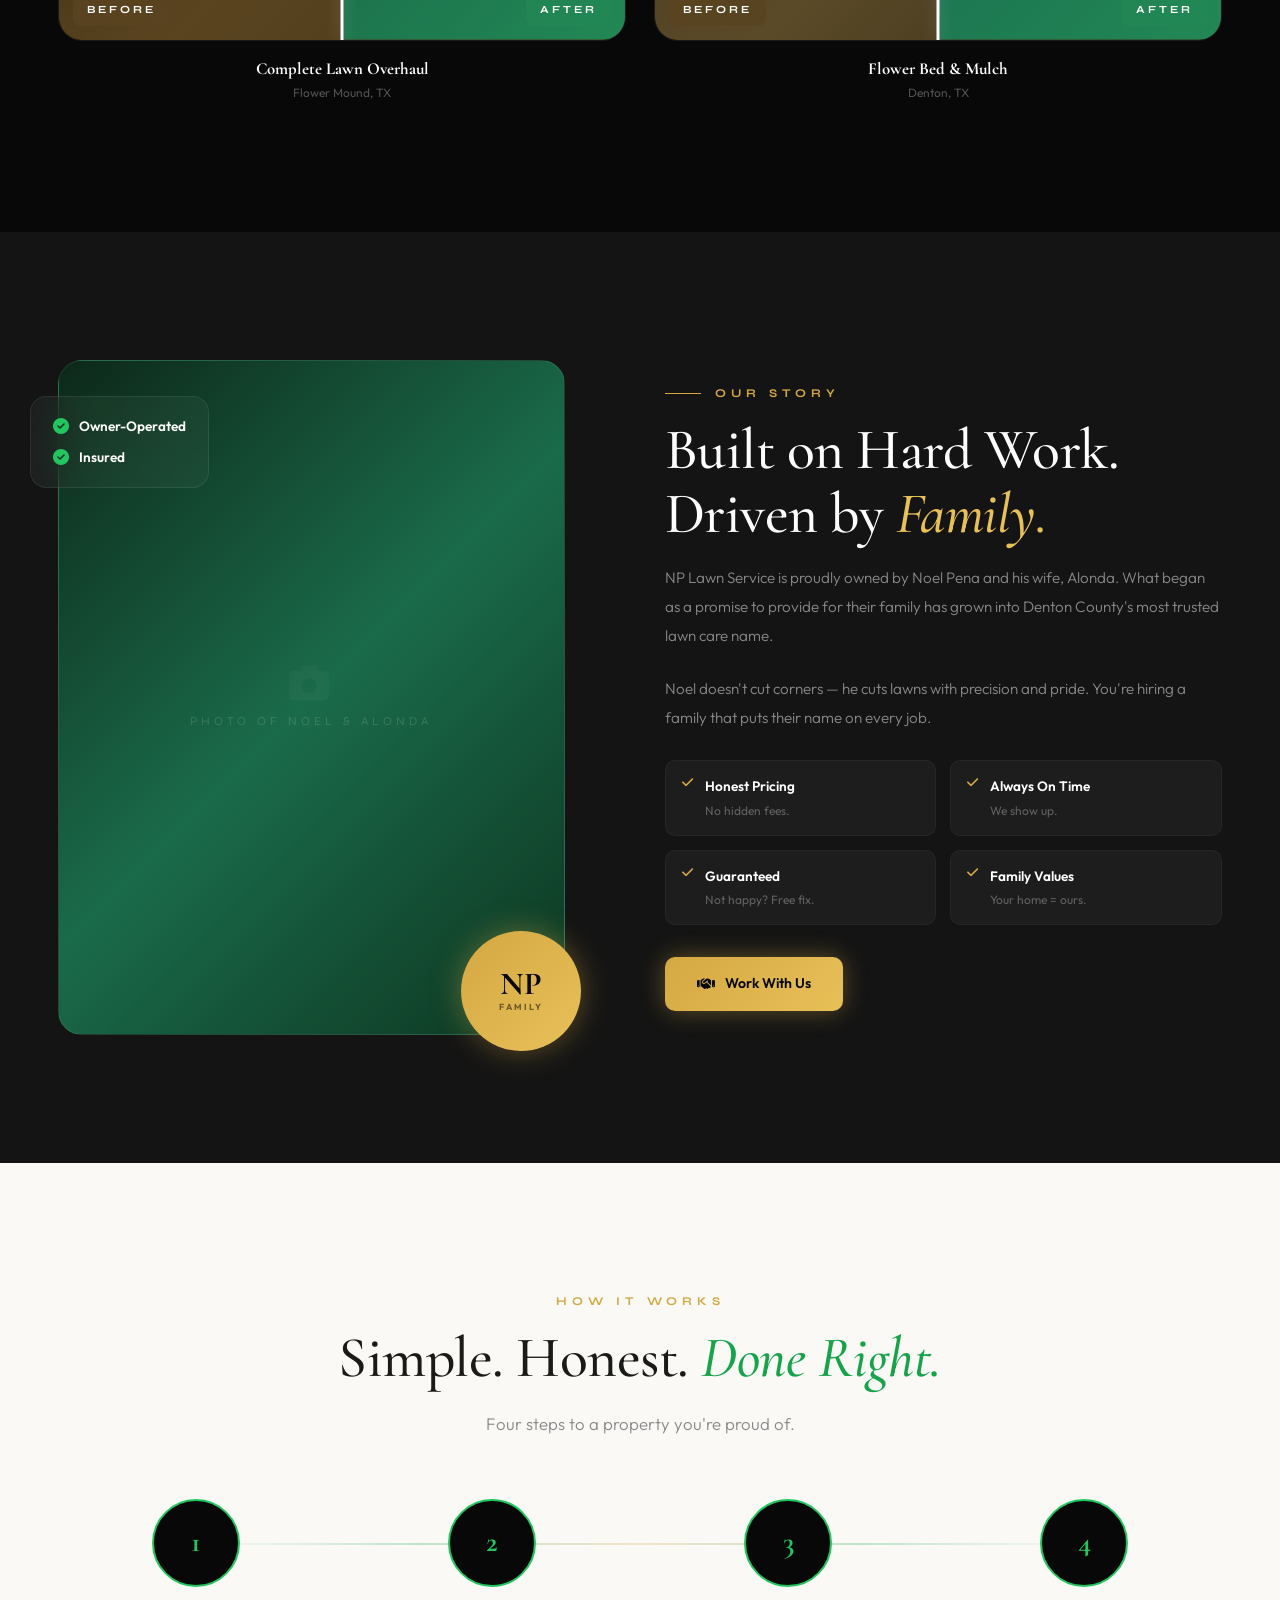
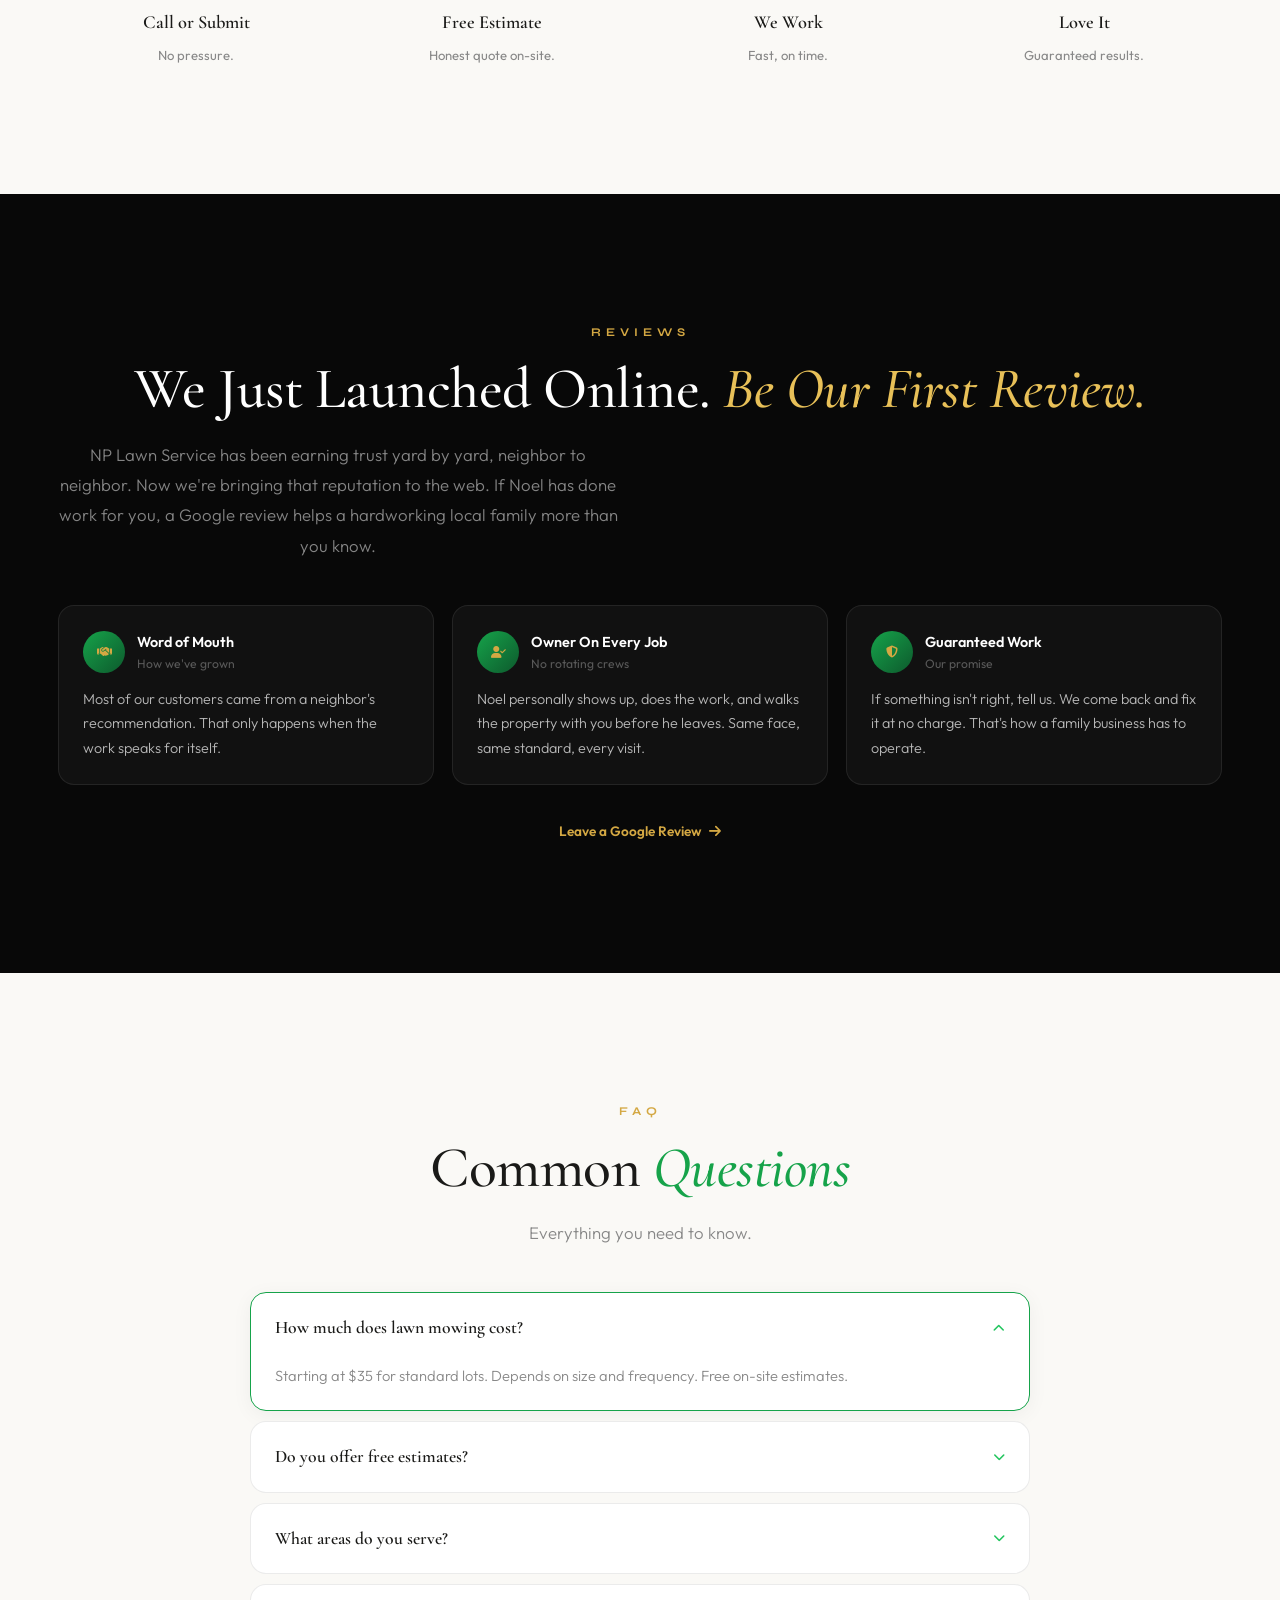
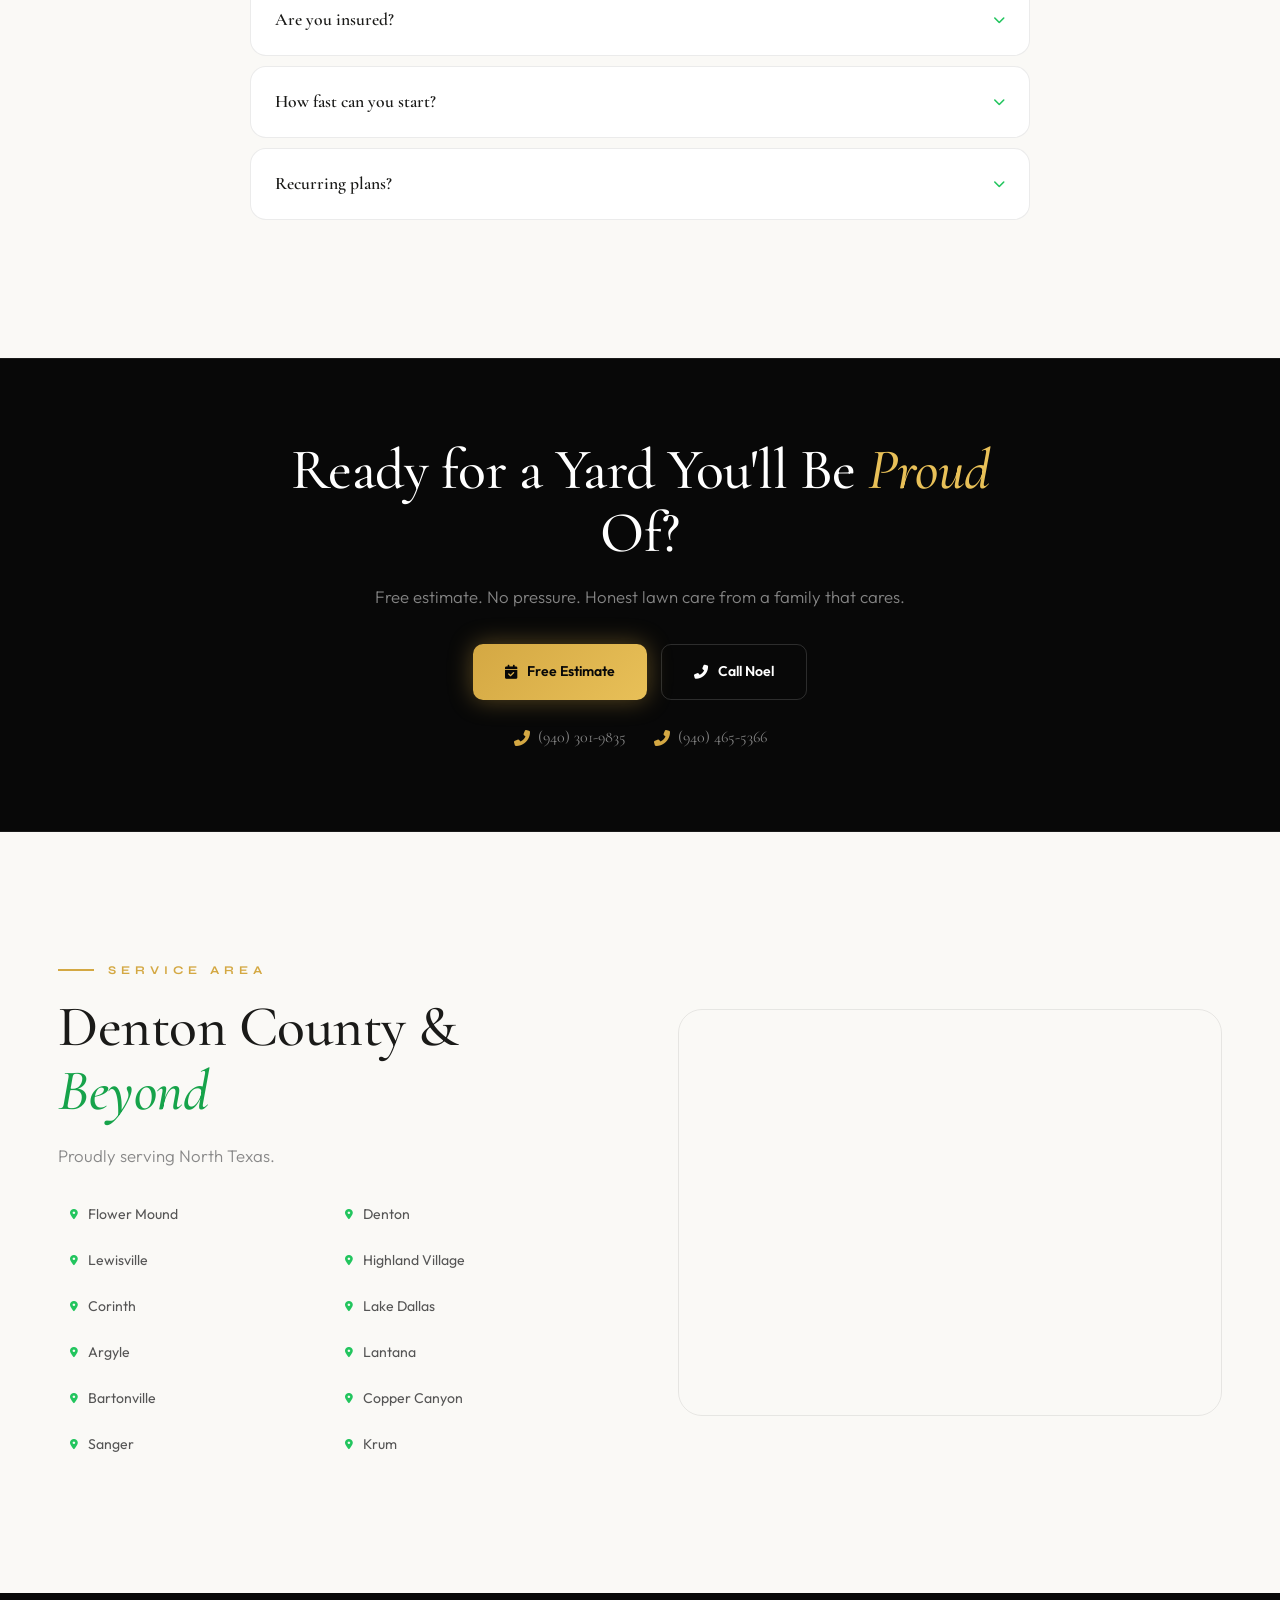
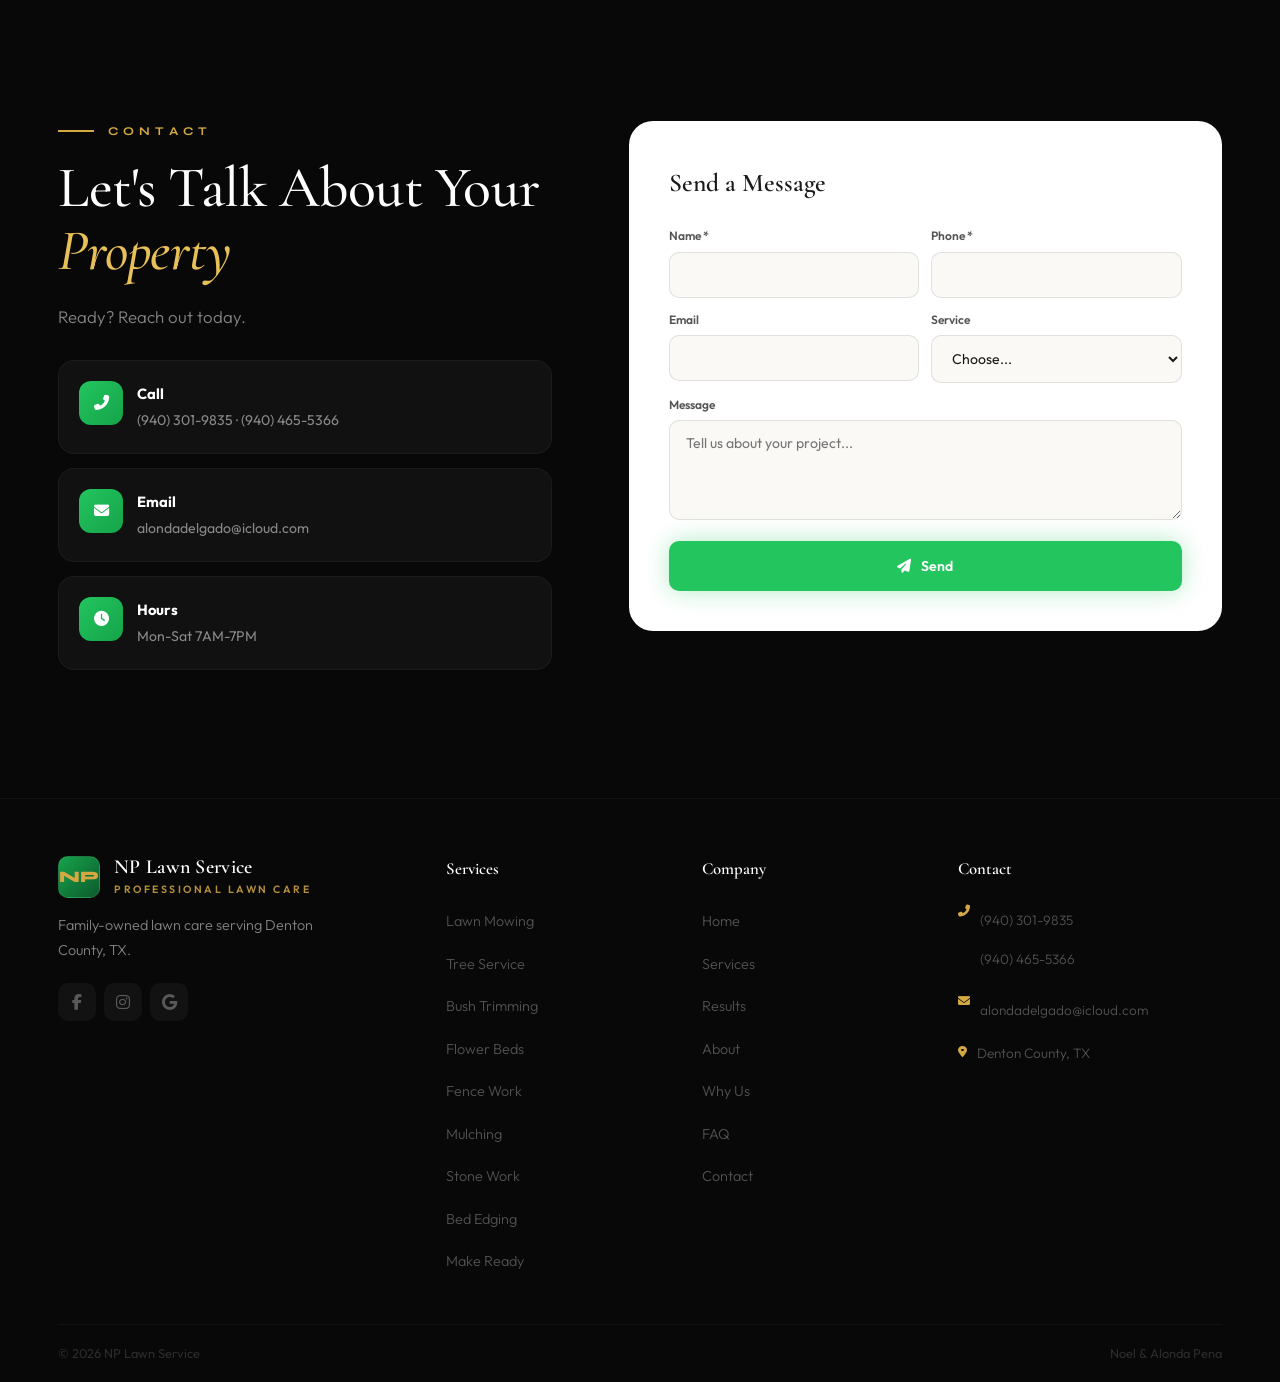
==== commit 1eb26ba1: "Mobile audit fixes: layout, tap targets, compact cards, slider pointer events, map embed" ====
--- a/index.html
+++ b/index.html
@@ -21,13 +21,13 @@
 img{max-width:100%;display:block}a{text-decoration:none;color:inherit}ul{list-style:none}button{cursor:pointer;border:none;font-family:inherit}
 .w{max-width:1260px;margin:0 auto;padding:0 clamp(20px,4vw,48px)}
 .rv{opacity:1;transform:translateY(0);transition:opacity .8s var(--e),transform .8s var(--e)}.rv.pending{opacity:0;transform:translateY(40px)}.rv.vi{opacity:1;transform:translateY(0)}.d1{transition-delay:.1s}.d2{transition-delay:.2s}.d3{transition-delay:.3s}
-.tb{background:var(--bk);border-bottom:1px solid var(--w08);padding:10px 0;font-size:.82rem}.tb .w{display:flex;justify-content:space-between;align-items:center;flex-wrap:wrap;gap:10px}.tbl{display:flex;gap:24px}.tbl a{display:flex;align-items:center;gap:8px;color:var(--w5);transition:color .25s}.tbl a:hover{color:var(--gd)}.tbl i{color:var(--gd);font-size:.65rem}.tbr{display:flex;gap:8px}.tbr a{width:28px;height:28px;border-radius:8px;display:flex;align-items:center;justify-content:center;background:var(--w04);color:var(--w3);font-size:.7rem;transition:all .25s}.tbr a:hover{background:var(--gd);color:var(--bk)}
-.nv{position:sticky;top:0;z-index:1000;background:rgba(8,8,8,.85);backdrop-filter:blur(20px);-webkit-backdrop-filter:blur(20px);border-bottom:1px solid var(--w08);transition:all .4s}.nv.sc{background:rgba(8,8,8,.95);box-shadow:0 4px 40px rgba(0,0,0,.5)}.nv .w{display:flex;align-items:center;justify-content:space-between;height:76px}.ll{display:flex;align-items:center;gap:14px}.lm{width:42px;height:42px;border-radius:10px;background:linear-gradient(135deg,var(--grd),#0d5a2d);border:1px solid var(--w08);display:flex;align-items:center;justify-content:center;font-family:var(--fh);font-weight:800;font-size:1rem;color:var(--gd)}.lw{display:flex;flex-direction:column;gap:2px}.lw span:first-child{font-family:var(--fd);font-size:1.25rem;font-weight:600;color:var(--w);line-height:1.2;letter-spacing:.3px}.lw span:last-child{font-family:var(--fb);font-size:.6rem;font-weight:600;letter-spacing:2.5px;text-transform:uppercase;color:var(--gd);opacity:.85}.nm{display:flex;gap:2px}.nm a{padding:8px 18px;font-size:.85rem;font-weight:500;color:var(--w5);border-radius:8px;transition:all .25s}.nm a:hover,.nm a.ac{color:var(--w);background:var(--w04)}.nc a{display:inline-flex;align-items:center;gap:8px;padding:11px 26px;background:var(--gr);color:var(--w);font-weight:700;font-size:.85rem;border-radius:10px;transition:all .3s;box-shadow:0 0 20px var(--grg)}.nc a:hover{box-shadow:0 0 35px var(--grg);transform:translateY(-2px)}.mb{display:none;background:none;color:var(--w);font-size:1.3rem;padding:8px}
+.tb{background:var(--bk);border-bottom:1px solid var(--w08);padding:10px 0;font-size:.82rem}.tb .w{display:flex;justify-content:space-between;align-items:center;flex-wrap:wrap;gap:10px}.tbl{display:flex;gap:24px}.tbl a{display:flex;align-items:center;gap:8px;min-height:32px;color:var(--w5);transition:color .25s}.tbl a:hover{color:var(--gd)}.tbl i{color:var(--gd);font-size:.65rem}.tbr{display:flex;gap:8px}.tbr a{width:28px;height:28px;border-radius:8px;display:flex;align-items:center;justify-content:center;background:var(--w04);color:var(--w3);font-size:.7rem;transition:all .25s}.tbr a:hover{background:var(--gd);color:var(--bk)}
+.nv{position:sticky;top:0;z-index:1000;background:rgba(8,8,8,.85);backdrop-filter:blur(20px);-webkit-backdrop-filter:blur(20px);border-bottom:1px solid var(--w08);transition:all .4s}.nv.sc{background:rgba(8,8,8,.95);box-shadow:0 4px 40px rgba(0,0,0,.5)}.nv .w{display:flex;align-items:center;justify-content:space-between;height:76px}.ll{display:flex;align-items:center;gap:14px}.lm{width:42px;height:42px;border-radius:10px;background:linear-gradient(135deg,var(--grd),#0d5a2d);border:1px solid var(--w08);display:flex;align-items:center;justify-content:center;font-family:var(--fh);font-weight:800;font-size:1rem;color:var(--gd)}.lw{display:flex;flex-direction:column;gap:2px}.lw span:first-child{font-family:var(--fd);font-size:1.25rem;font-weight:600;color:var(--w);line-height:1.2;letter-spacing:.3px}.lw span:last-child{font-family:var(--fb);font-size:.66rem;font-weight:600;letter-spacing:2.5px;text-transform:uppercase;color:var(--gd);opacity:.85}.nm{display:flex;gap:2px}.nm a{padding:8px 18px;font-size:.85rem;font-weight:500;color:var(--w5);border-radius:8px;transition:all .25s}.nm a:hover,.nm a.ac{color:var(--w);background:var(--w04)}.nc a{display:inline-flex;align-items:center;gap:8px;padding:11px 26px;background:var(--gr);color:var(--w);font-weight:700;font-size:.85rem;border-radius:10px;transition:all .3s;box-shadow:0 0 20px var(--grg)}.nc a:hover{box-shadow:0 0 35px var(--grg);transform:translateY(-2px)}.mb{display:none;background:none;color:var(--w);font-size:1.3rem;padding:8px}
 .hero{position:relative;min-height:100vh;display:flex;align-items:center;background:var(--bk);overflow:hidden}
 .hero-video{position:absolute;inset:0;z-index:0}.hero-video video{width:100%;height:100%;object-fit:cover;opacity:.3}
 .hero .w{position:relative;z-index:3;display:grid;grid-template-columns:1.15fr .85fr;gap:clamp(40px,6vw,80px);align-items:center;padding:40px 0 80px}
 .hc{animation:hfi 1.2s var(--e) both}@keyframes hfi{from{opacity:0;transform:translateY(40px)}to{opacity:1;transform:translateY(0)}}
-.heb{display:inline-flex;align-items:center;gap:10px;padding:10px 22px;background:var(--gdd);border:1px solid rgba(212,168,67,.2);border-radius:100px;font-family:var(--fh);font-size:.7rem;font-weight:700;letter-spacing:2.5px;text-transform:uppercase;color:var(--gdb);margin-bottom:28px}.heb::before{content:'';width:6px;height:6px;border-radius:50%;background:var(--gd);animation:bk 2s infinite}@keyframes bk{0%,100%{opacity:1}50%{opacity:.3}}
+.heb{display:inline-flex;align-items:center;gap:10px;padding:10px 22px;background:var(--gdd);border:1px solid rgba(212,168,67,.2);border-radius:100px;font-family:var(--fh);font-size:.74rem;font-weight:700;letter-spacing:2.5px;text-transform:uppercase;color:var(--gdb);margin-bottom:28px}.heb::before{content:'';width:6px;height:6px;border-radius:50%;background:var(--gd);animation:bk 2s infinite}@keyframes bk{0%,100%{opacity:1}50%{opacity:.3}}
 .hero h1{font-family:var(--fd);font-size:clamp(3rem,6.5vw,5.4rem);font-weight:500;line-height:1;color:var(--w);margin-bottom:28px;letter-spacing:-1px}.hero h1 em{font-style:italic;color:var(--gdb);font-weight:600;text-shadow:0 0 40px var(--gdg)}.hero h1 .la{display:block;font-family:var(--fh);font-size:clamp(.9rem,1.8vw,1.2rem);font-weight:800;letter-spacing:8px;text-transform:uppercase;color:var(--gr);margin-top:14px;font-style:normal;text-shadow:0 0 30px var(--grg)}
 .hd{font-size:clamp(1rem,1.4vw,1.1rem);color:var(--w5);max-width:520px;line-height:1.8;margin-bottom:36px;font-weight:300}
 .ha{display:flex;gap:14px;flex-wrap:wrap;margin-bottom:52px}
@@ -35,10 +35,10 @@
 .btn-g{background:var(--gr);color:var(--w);box-shadow:0 0 25px var(--grg)}.btn-g:hover{transform:translateY(-3px);box-shadow:0 0 45px var(--grg);background:#28d965}
 .btn-gold{background:linear-gradient(135deg,var(--gd),var(--gdb));color:var(--bk);box-shadow:0 0 25px var(--gdg)}.btn-gold:hover{transform:translateY(-3px);box-shadow:0 0 45px var(--gdg)}
 .btn-o{background:transparent;color:var(--w);border:1.5px solid var(--w15)}.btn-o:hover{border-color:var(--w5);background:var(--w04)}
-.hs{display:flex;gap:44px}.hst{position:relative;padding-left:18px}.hst::before{content:'';position:absolute;left:0;top:4px;bottom:4px;width:2px;border-radius:2px;background:linear-gradient(to bottom,var(--gd),transparent)}.hsv{font-family:var(--fd);font-size:2rem;font-weight:700;color:var(--w);line-height:1}.hsl{font-size:.72rem;font-weight:500;letter-spacing:1.5px;text-transform:uppercase;color:var(--w3);margin-top:4px}
-.hfc{background:var(--w04);backdrop-filter:blur(30px);-webkit-backdrop-filter:blur(30px);border:1px solid var(--w08);border-radius:var(--rl);padding:clamp(24px,3.5vw,40px);animation:hci 1.2s var(--e) .3s both;position:relative;overflow:hidden}.hfc::before{content:'';position:absolute;top:0;left:0;right:0;height:2px;background:linear-gradient(90deg,var(--gr),var(--gd),var(--gr))}@keyframes hci{from{opacity:0;transform:translateY(30px) scale(.97)}to{opacity:1;transform:translateY(0) scale(1)}}.hfc h3{font-family:var(--fd);font-size:1.6rem;font-weight:600;color:var(--w);margin-bottom:4px}.hfc>p{color:var(--w3);font-size:.85rem;margin-bottom:20px}.hr{display:grid;grid-template-columns:1fr 1fr;gap:10px}.hf{margin-bottom:10px}.hf input,.hf select,.hf textarea{width:100%;padding:13px 16px;background:var(--w04);border:1px solid var(--w08);border-radius:var(--rs);color:var(--w);font-family:var(--fb);font-size:.85rem;transition:all .25s}.hf input::placeholder,.hf textarea::placeholder{color:var(--w3)}.hf input:focus,.hf select:focus,.hf textarea:focus{outline:none;border-color:var(--gd);box-shadow:0 0 0 3px var(--gdd)}.hf select{cursor:pointer;appearance:none;color:var(--w5)}.hf select option{background:var(--bk3);color:var(--w)}.hf textarea{resize:vertical;min-height:60px}.hfc .btn{width:100%;justify-content:center;padding:15px}
+.hs{display:flex;gap:44px}.hst{position:relative;padding-left:18px}.hst::before{content:'';position:absolute;left:0;top:4px;bottom:4px;width:2px;border-radius:2px;background:linear-gradient(to bottom,var(--gd),transparent)}.hsv{font-family:var(--fd);font-size:2rem;font-weight:700;color:var(--w);line-height:1}.hsl{font-size:.74rem;font-weight:500;letter-spacing:1.5px;text-transform:uppercase;color:var(--w3);margin-top:4px}
+.hfc{background:var(--w04);backdrop-filter:blur(30px);-webkit-backdrop-filter:blur(30px);border:1px solid var(--w08);border-radius:var(--rl);padding:clamp(24px,3.5vw,40px);animation:hci 1.2s var(--e) .3s both;position:relative;overflow:hidden}.hfc::before{content:'';position:absolute;top:0;left:0;right:0;height:2px;background:linear-gradient(90deg,var(--gr),var(--gd),var(--gr))}@keyframes hci{from{opacity:0;transform:translateY(30px) scale(.97)}to{opacity:1;transform:translateY(0) scale(1)}}.hfc h3{font-family:var(--fd);font-size:1.6rem;font-weight:600;color:var(--w);margin-bottom:4px}.hfc>p{color:var(--w3);font-size:.85rem;margin-bottom:20px}.hr{display:grid;grid-template-columns:1fr 1fr;gap:10px}.hf{margin-bottom:10px}.hf input,.hf select,.hf textarea{width:100%;padding:13px 16px;background:var(--w04);border:1px solid var(--w08);border-radius:var(--rs);color:var(--w);font-family:var(--fb);font-size:.85rem;transition:all .25s}.hf input::placeholder,.hf textarea::placeholder{color:var(--w3)}.hf input:focus,.hf select:focus,.hf textarea:focus{outline:none;border-color:var(--gd);box-shadow:0 0 0 3px var(--gdd)}.hf select{cursor:pointer;appearance:none;color:var(--w5);background-image:url("data:image/svg+xml,%3Csvg xmlns='http://www.w3.org/2000/svg' width='12' height='8'%3E%3Cpath d='M1 1l5 5 5-5' stroke='%23d4a843' stroke-width='2' fill='none'/%3E%3C/svg%3E");background-repeat:no-repeat;background-position:right 16px center;padding-right:40px}.hf select option{background:var(--bk3);color:var(--w)}.hf textarea{resize:vertical;min-height:60px}.hfc .btn{width:100%;justify-content:center;padding:15px}
 .ts{background:var(--bk2);padding:18px 0;overflow:hidden;position:relative;border-top:1px solid var(--w04);border-bottom:1px solid var(--w04)}.ts::before,.ts::after{content:'';position:absolute;top:0;bottom:0;width:100px;z-index:2}.ts::before{left:0;background:linear-gradient(to right,var(--bk2),transparent)}.ts::after{right:0;background:linear-gradient(to left,var(--bk2),transparent)}.tt{display:flex;gap:56px;animation:mq 25s linear infinite;width:max-content}@keyframes mq{from{transform:translateX(0)}to{transform:translateX(-50%)}}.ti{display:flex;align-items:center;gap:10px;white-space:nowrap;color:var(--w3);font-size:.82rem;font-weight:500}.ti i{color:var(--gd);font-size:.85rem}
-.sp2{padding:clamp(80px,10vw,140px) 0}.sl{font-family:var(--fh);font-size:.72rem;font-weight:700;letter-spacing:5px;text-transform:uppercase;color:var(--gd);display:flex;align-items:center;gap:14px;margin-bottom:16px}.sl::before{content:'';width:36px;height:1.5px;background:var(--gd)}.st{font-family:var(--fd);font-size:clamp(2.2rem,4.5vw,3.6rem);font-weight:500;line-height:1.1;margin-bottom:18px;letter-spacing:-.5px}.sd{font-size:1.05rem;max-width:560px;line-height:1.8;font-weight:300}
+.sp2{padding:clamp(80px,10vw,140px) 0}.sl{font-family:var(--fh);font-size:.74rem;font-weight:700;letter-spacing:5px;text-transform:uppercase;color:var(--gd);display:flex;align-items:center;gap:14px;margin-bottom:16px}.sl::before{content:'';width:36px;height:1.5px;background:var(--gd)}.st{font-family:var(--fd);font-size:clamp(2.2rem,4.5vw,3.6rem);font-weight:500;line-height:1.1;margin-bottom:18px;letter-spacing:-.5px}.sd{font-size:1.05rem;max-width:560px;line-height:1.8;font-weight:300}
 .dk{background:var(--bk);color:var(--w)}.dk .st{color:var(--w)}.dk .st em{color:var(--gdb);font-style:italic}.dk .sd{color:var(--w5)}
 .dk2{background:var(--bk3);color:var(--w)}.dk2 .st{color:var(--w)}.dk2 .st em{color:var(--gdb);font-style:italic}.dk2 .sd{color:var(--w5)}
 .lt{background:var(--cr);color:var(--td)}.lt .st{color:var(--td)}.lt .st em{color:var(--grd);font-style:italic}.lt .sd{color:var(--tl)}
@@ -46,12 +46,12 @@
 .sg{display:grid;grid-template-columns:repeat(3,1fr);gap:18px}
 .sc{background:var(--bk);border:1px solid var(--w08);border-radius:var(--r);padding:32px 28px;position:relative;overflow:hidden;transition:all .45s var(--e);color:var(--w)}.sc::before{content:'';position:absolute;top:0;left:0;right:0;height:2px;background:linear-gradient(90deg,var(--gr),var(--gd));transform:scaleX(0);transition:transform .45s;transform-origin:left}.sc:hover::before{transform:scaleX(1)}.sc:hover{transform:translateY(-8px);box-shadow:0 20px 60px rgba(0,0,0,.4),0 0 30px var(--grg);border-color:var(--w15)}
 .si{width:52px;height:52px;border-radius:14px;background:var(--gri);display:flex;align-items:center;justify-content:center;font-size:1.3rem;color:var(--gr);margin-bottom:20px;transition:all .45s}.sc:hover .si{background:var(--gdd);color:var(--gdb);box-shadow:0 0 20px var(--gdg)}
-.ph{display:inline-block;font-family:var(--fh);font-size:.68rem;font-weight:700;letter-spacing:1.5px;text-transform:uppercase;color:var(--gr);background:var(--gri);padding:4px 12px;border-radius:20px;margin-bottom:12px;transition:all .45s}.sc:hover .ph{color:var(--gdb);background:var(--gdd)}
+.ph{display:inline-block;font-family:var(--fh);font-size:.72rem;font-weight:700;letter-spacing:1.5px;text-transform:uppercase;color:var(--gr);background:var(--gri);padding:4px 12px;border-radius:20px;margin-bottom:12px;transition:all .45s}.sc:hover .ph{color:var(--gdb);background:var(--gdd)}
 .sc h3{font-family:var(--fd);font-size:1.3rem;font-weight:600;color:var(--w);margin-bottom:8px}.sc p{font-size:.88rem;color:var(--w5);line-height:1.75;margin-bottom:16px}
-.slk{font-weight:600;font-size:.82rem;color:var(--gr);display:inline-flex;align-items:center;gap:8px;transition:all .3s}.slk i{transition:transform .3s}.sc:hover .slk{color:var(--gdb)}.sc:hover .slk i{transform:translateX(4px)}
+.slk{font-weight:600;font-size:.85rem;color:var(--gr);display:inline-flex;align-items:center;gap:8px;min-height:44px;transition:all .3s}.slk i{transition:transform .3s}.sc:hover .slk{color:var(--gdb)}.sc:hover .slk i{transform:translateX(4px)}
 .bah{text-align:center;margin-bottom:48px}.bah .sl{justify-content:center}.bah .sl::before{display:none}
 .bag{display:grid;grid-template-columns:1fr 1fr;gap:28px}
-.bas{position:relative;border-radius:var(--rl);overflow:hidden;aspect-ratio:16/10;cursor:col-resize;user-select:none;border:1px solid var(--w08)}.bas .bab,.bas .baa{position:absolute;inset:0;display:flex;align-items:center;justify-content:center}.bas .bab{background:linear-gradient(135deg,#3a2a10,#5a4420,#4a3818);z-index:1}.bas .baa{background:linear-gradient(135deg,#0d4a2a,#1a6b4a,#228855);z-index:2;clip-path:inset(0 0 0 50%)}.bas .bal{position:absolute;bottom:14px;padding:5px 14px;border-radius:8px;font-family:var(--fh);font-size:.6rem;font-weight:700;letter-spacing:3px;text-transform:uppercase;color:var(--w);z-index:5}.bas .bal.bl{left:14px;background:rgba(90,68,32,.85)}.bas .bal.al{right:14px;background:rgba(34,136,85,.85)}.bas .bah2{position:absolute;top:0;bottom:0;left:50%;width:3px;background:var(--w);z-index:4;transform:translateX(-50%);box-shadow:0 0 15px rgba(255,255,255,.3)}.bas .bah2::before{content:'';position:absolute;top:50%;left:50%;transform:translate(-50%,-50%);width:40px;height:40px;border-radius:50%;background:var(--w);box-shadow:0 0 20px rgba(255,255,255,.4)}.bas .bah2::after{content:'\f337';font-family:'Font Awesome 6 Free';font-weight:900;position:absolute;top:50%;left:50%;transform:translate(-50%,-50%);font-size:.8rem;color:var(--bk)}.bas .bt{font-family:var(--fh);font-size:clamp(.8rem,1.4vw,1.1rem);letter-spacing:4px;text-transform:uppercase;color:var(--w3)}
+.bas{position:relative;border-radius:var(--rl);overflow:hidden;aspect-ratio:16/10;cursor:col-resize;user-select:none;touch-action:pan-y;border:1px solid var(--w08)}.bas .bab,.bas .baa{position:absolute;inset:0;display:flex;align-items:center;justify-content:center}.bas .bab{background:linear-gradient(135deg,#3a2a10,#5a4420,#4a3818);z-index:1}.bas .baa{background:linear-gradient(135deg,#0d4a2a,#1a6b4a,#228855);z-index:2;clip-path:inset(0 0 0 50%)}.bas .bal{position:absolute;bottom:14px;padding:6px 14px;border-radius:8px;font-family:var(--fh);font-size:.68rem;font-weight:700;letter-spacing:3px;text-transform:uppercase;color:var(--w);z-index:5}.bas .bal.bl{left:14px;background:rgba(90,68,32,.85)}.bas .bal.al{right:14px;background:rgba(34,136,85,.85)}.bas .bah2{position:absolute;top:0;bottom:0;left:50%;width:3px;background:var(--w);z-index:4;transform:translateX(-50%);box-shadow:0 0 15px rgba(255,255,255,.3)}.bas .bah2::before{content:'';position:absolute;top:50%;left:50%;transform:translate(-50%,-50%);width:40px;height:40px;border-radius:50%;background:var(--w);box-shadow:0 0 20px rgba(255,255,255,.4)}.bas .bah2::after{content:'\f337';font-family:'Font Awesome 6 Free';font-weight:900;position:absolute;top:50%;left:50%;transform:translate(-50%,-50%);font-size:.8rem;color:var(--bk)}.bas .bt{font-family:var(--fh);font-size:clamp(.8rem,1.4vw,1.1rem);letter-spacing:4px;text-transform:uppercase;color:var(--w3)}
 .bac{text-align:center;margin-top:14px}.bac h4{font-family:var(--fd);font-size:1.05rem;color:var(--w)}.bac p{font-size:.75rem;color:var(--w3)}
 .ab2 .w{display:grid;grid-template-columns:1fr 1.1fr;gap:clamp(40px,8vw,100px);align-items:center}
 .av{position:relative}.aim{width:100%;aspect-ratio:3/4;border-radius:var(--rl);background:linear-gradient(135deg,#0d2818,#1a6b4a,#0d3520);overflow:hidden;border:1px solid var(--w08)}.aim .il{position:absolute;inset:0;display:flex;flex-direction:column;align-items:center;justify-content:center;gap:8px;color:var(--w15);font-family:var(--fh);font-size:.75rem;letter-spacing:4px;text-transform:uppercase;text-align:center}.aim .il i{font-size:2.5rem;opacity:.2}
@@ -66,7 +66,7 @@
 .gb{display:flex;align-items:center;justify-content:center;gap:16px;background:var(--w04);border:1px solid var(--w08);border-radius:var(--rl);padding:20px 36px;max-width:420px;margin:0 auto 36px}.gl2 span{font-weight:800;font-size:1.5rem}.g-b{color:#4285f4}.g-r{color:#ea4335}.g-y{color:#fbbc05}.g-g{color:#34a853}.gr2 .gs{color:var(--gd);font-size:1rem;margin-bottom:2px}.gr2 p{font-size:.75rem;color:var(--w3)}
 .rg{display:grid;grid-template-columns:repeat(3,1fr);gap:18px}
 .rc{background:var(--w04);border:1px solid var(--w08);border-radius:var(--r);padding:24px;transition:all .35s}.rc:hover{transform:translateY(-4px);border-color:var(--gdd);box-shadow:0 12px 40px rgba(0,0,0,.3),0 0 20px var(--gdg)}
-.rc .rt{display:flex;align-items:center;gap:12px;margin-bottom:12px}.rc .ra{width:42px;height:42px;font-size:1rem;border-radius:50%;background:linear-gradient(135deg,var(--grd),#0d5a2d);display:flex;align-items:center;justify-content:center;color:var(--gd);font-weight:700;font-size:.75rem}.rc .rn{font-weight:600;font-size:.9rem;color:var(--w)}.rc .rd{font-size:.68rem;color:var(--w3)}.rc .rs2{color:var(--gd);font-size:.72rem;margin-bottom:8px}.rc .rtx{font-size:.9rem;color:var(--w7);line-height:1.7;font-weight:300}.rc .rgoo{display:flex;align-items:center;gap:6px;margin-top:10px;font-size:.68rem;color:var(--w3)}.rc .rgoo i{color:#4285f4}
+.rc .rt{display:flex;align-items:center;gap:12px;margin-bottom:12px}.rc .ra{width:42px;height:42px;font-size:1rem;border-radius:50%;background:linear-gradient(135deg,var(--grd),#0d5a2d);display:flex;align-items:center;justify-content:center;color:var(--gd);font-weight:700;font-size:.75rem}.rc .rn{font-weight:600;font-size:.9rem;color:var(--w)}.rc .rd{font-size:.76rem;color:var(--w3)}.rc .rs2{color:var(--gd);font-size:.72rem;margin-bottom:8px}.rc .rtx{font-size:.9rem;color:var(--w7);line-height:1.7;font-weight:300}.rc .rgoo{display:flex;align-items:center;gap:6px;margin-top:10px;font-size:.68rem;color:var(--w3)}.rc .rgoo i{color:#4285f4}
 .rcta{text-align:center;margin-top:32px}.rcta a{font-weight:600;font-size:.85rem;color:var(--gd);display:inline-flex;align-items:center;gap:8px;transition:gap .2s}.rcta a:hover{gap:14px}
 .fqh{text-align:center;margin-bottom:44px}.fqh .sl{justify-content:center}.fqh .sl::before{display:none}.fqh .sd{margin:0 auto}
 .fql{max-width:780px;margin:0 auto}.fqi{border:1px solid rgba(0,0,0,.08);border-radius:var(--r);margin-bottom:10px;background:#fff;overflow:hidden;transition:all .3s}.fqi.open{border-color:var(--grd);box-shadow:0 4px 20px rgba(0,0,0,.05)}
@@ -76,16 +76,44 @@
 .arw{display:grid;grid-template-columns:1fr 1fr;gap:clamp(40px,6vw,80px);align-items:center}.al2{display:grid;grid-template-columns:1fr 1fr;gap:6px;margin-top:24px}.al2 li{display:flex;align-items:center;gap:10px;padding:8px 12px;font-size:.88rem;color:var(--tm);border-radius:8px;transition:all .2s}.al2 li:hover{background:var(--crd)}.al2 li i{color:var(--gr);font-size:.65rem}.amp{width:100%;aspect-ratio:4/3;border-radius:var(--rl);overflow:hidden;border:1px solid rgba(0,0,0,.08)}.amp iframe{width:100%;height:100%;border:0}
 .ctw{display:grid;grid-template-columns:1fr 1.2fr;gap:clamp(40px,6vw,80px);align-items:start}.ccs{display:flex;flex-direction:column;gap:14px;margin-top:28px}.cc{display:flex;gap:14px;padding:20px;background:var(--w04);border-radius:var(--r);border:1px solid var(--w04);transition:all .3s}.cc:hover{border-color:var(--w08);background:var(--w08);transform:translateY(-2px)}.cci{width:44px;height:44px;border-radius:12px;background:linear-gradient(135deg,var(--gr),var(--grd));display:flex;align-items:center;justify-content:center;color:var(--w);font-size:.95rem;flex-shrink:0}.cc h4{font-size:.92rem;font-weight:700;color:var(--w);margin-bottom:3px}.cc p,.cc a{font-size:.88rem;color:var(--w5)}.cc a:hover{color:var(--gd)}
 .cfw{background:var(--w);border-radius:var(--rl);padding:clamp(24px,3.5vw,40px);color:var(--td)}.cfw h3{font-family:var(--fd);font-size:1.6rem;font-weight:600;color:var(--td);margin-bottom:22px}.cr2{display:grid;grid-template-columns:1fr 1fr;gap:12px}.cf2{margin-bottom:12px}.cf2 label{display:block;font-size:.75rem;font-weight:600;color:var(--tm);margin-bottom:5px}.cf2 input,.cf2 select,.cf2 textarea{width:100%;padding:13px 16px;border:1px solid rgba(0,0,0,.1);border-radius:var(--rs);font-family:var(--fb);font-size:.88rem;color:var(--td);background:var(--cr);transition:all .25s}.cf2 input:focus,.cf2 select:focus,.cf2 textarea:focus{outline:none;border-color:var(--gr);box-shadow:0 0 0 3px var(--gri)}.cf2 textarea{resize:vertical;min-height:100px}.cfw .btn{width:100%;justify-content:center;padding:16px}
-.ft{background:var(--bk);padding:56px 0 0;color:var(--w5);border-top:1px solid var(--w04)}.fg2{display:grid;grid-template-columns:1.6fr 1fr 1fr 1.2fr;gap:36px;padding-bottom:40px;border-bottom:1px solid var(--w04)}.ftb p{font-size:.9rem;line-height:1.75;margin:14px 0 20px;max-width:280px;font-weight:300}.fsc{display:flex;gap:8px}.fsc a{width:38px;height:38px;border-radius:10px;background:var(--w04);display:flex;align-items:center;justify-content:center;color:var(--w3);transition:all .25s}.fsc a:hover{background:var(--gr);color:var(--w);transform:translateY(-2px)}.fc2 h4{font-family:var(--fd);font-size:1.05rem;font-weight:600;color:var(--w);margin-bottom:18px}.fc2 li{margin-bottom:8px}.fc2 a{font-size:.88rem;color:var(--w3);transition:color .2s;font-weight:300}.fc2 a:hover{color:var(--gd)}.fcr{display:flex;align-items:flex-start;gap:10px;margin-bottom:12px}.fcr i{color:var(--gd);margin-top:4px;font-size:.75rem}.fcr a,.fcr span{font-size:.85rem;color:var(--w3);font-weight:300}.fbt{padding:18px 0;display:flex;justify-content:space-between;align-items:center;font-size:.75rem;flex-wrap:wrap;gap:8px;color:var(--w15)}
+.ft{background:var(--bk);padding:56px 0 0;color:var(--w5);border-top:1px solid var(--w04)}.fg2{display:grid;grid-template-columns:1.6fr 1fr 1fr 1.2fr;gap:36px;padding-bottom:40px;border-bottom:1px solid var(--w04)}.ftb p{font-size:.9rem;line-height:1.75;margin:14px 0 20px;max-width:280px;font-weight:300}.fsc{display:flex;gap:8px}.fsc a{width:38px;height:38px;border-radius:10px;background:var(--w04);display:flex;align-items:center;justify-content:center;color:var(--w3);transition:all .25s}.fsc a:hover{background:var(--gr);color:var(--w);transform:translateY(-2px)}.fc2 h4{font-family:var(--fd);font-size:1.05rem;font-weight:600;color:var(--w);margin-bottom:18px}.fc2 li{margin-bottom:2px}.fc2 a{display:inline-block;padding:8px 0;font-size:.9rem;color:var(--w3);transition:color .2s;font-weight:300}.fc2 a:hover{color:var(--gd)}.fcr{display:flex;align-items:flex-start;gap:10px;margin-bottom:12px}.fcr i{color:var(--gd);margin-top:4px;font-size:.75rem}.fcr a,.fcr span{font-size:.85rem;color:var(--w3);font-weight:300}.fbt{padding:18px 0;display:flex;justify-content:space-between;align-items:center;font-size:.8rem;flex-wrap:wrap;gap:8px;color:var(--w15)}
 .fp{position:fixed;bottom:24px;left:24px;z-index:999;display:flex;align-items:center;gap:10px;background:var(--gr);color:var(--w);padding:14px 28px;border-radius:100px;font-weight:700;font-size:.92rem;box-shadow:0 0 30px var(--grg);transition:all .3s;animation:fpl 3s infinite}.fp:hover{transform:translateY(-3px);box-shadow:0 0 50px var(--grg)}@keyframes fpl{0%,100%{box-shadow:0 0 30px var(--grg)}50%{box-shadow:0 0 50px rgba(34,197,94,.5)}}
 .stb2{position:fixed;bottom:24px;right:24px;z-index:999;width:48px;height:48px;border-radius:12px;background:var(--bk4);color:var(--gd);display:flex;align-items:center;justify-content:center;font-size:.95rem;box-shadow:0 4px 20px rgba(0,0,0,.4);opacity:0;transform:translateY(20px);transition:all .35s;border:1px solid var(--w08)}.stb2.vi{opacity:1;transform:translateY(0)}.stb2:hover{background:var(--gd);color:var(--bk);transform:translateY(-3px)}
 @media(max-width:1024px){.hero .w{grid-template-columns:1fr;text-align:center}.hd{margin:0 auto 36px}.ha{justify-content:center}.hs{justify-content:center}.hfc{max-width:500px;margin:0 auto}.ab2 .w,.arw,.ctw{grid-template-columns:1fr}.sg{grid-template-columns:repeat(2,1fr)}.pg{grid-template-columns:repeat(2,1fr);gap:36px}.pg::before{display:none}.bag{grid-template-columns:1fr}.rg{grid-template-columns:1fr;max-width:480px;margin:0 auto}.fg2{grid-template-columns:1fr 1fr}}
 @media(max-width:768px){.tbl{flex-direction:column;gap:3px;align-items:flex-start}.nm,.nc{display:none}.mb{display:block}.nm.op{display:flex;flex-direction:column;position:absolute;top:76px;left:0;right:0;background:rgba(8,8,8,.97);backdrop-filter:blur(20px);padding:16px;gap:2px;border-bottom:1px solid var(--w08);z-index:999}.hero h1{font-size:2.4rem}.hs{flex-direction:column;gap:14px;align-items:center}.hr,.sg,.avl,.pg,.cr2,.al2,.fg2{grid-template-columns:1fr}.cps{flex-direction:column;gap:10px}.fp span{display:none}.fp{padding:15px;border-radius:50%}}
+
+.nm-call{display:none}
+@media(max-width:768px){
+.tb{padding:6px 0}.tbl{flex-direction:row!important;gap:14px!important;align-items:center!important;flex:1;justify-content:space-between}.tbl a{font-size:.8rem;white-space:nowrap}.tbl a:nth-child(3){display:none}.tbr{display:none}
+.nm.op{padding:12px 16px 16px}.nm.op a{padding:14px 16px;font-size:1rem;border-radius:10px}.nm-call{display:flex!important;align-items:center;gap:10px;margin-top:8px;background:var(--gr)!important;color:#fff!important;font-weight:700;justify-content:center}
+.hero{min-height:0}.hero .w{padding:36px 0 64px}
+.heb{font-size:.68rem;letter-spacing:1.8px;padding:8px 16px;margin-bottom:22px}
+.hero h1{font-size:2.5rem;letter-spacing:-.5px}.hero h1 .la{font-size:.82rem;letter-spacing:4px;margin-top:10px}
+.hd{font-size:.98rem;margin-bottom:28px}
+.ha{gap:10px;margin-bottom:36px}.ha .btn{width:100%;justify-content:center}
+.hs{flex-direction:row!important;gap:0!important;justify-content:space-between!important;border-top:1px solid var(--w08);border-bottom:1px solid var(--w08);padding:16px 0}.hst{flex:1;padding:0 4px;text-align:center}.hst::before{display:none}.hsv{font-size:1.5rem}.hsl{font-size:.62rem;letter-spacing:1px;white-space:nowrap}
+.hfc{padding:22px 18px}.hfc h3{font-size:1.4rem}
+.sp2{padding:60px 0}.st{font-size:2rem}.sd{font-size:.98rem}
+.svch{margin-bottom:28px}.sg{gap:12px}
+.sc{display:grid;grid-template-columns:48px 1fr;column-gap:16px;padding:20px 18px;align-items:start}.sc::before{display:none}.si{width:48px;height:48px;font-size:1.2rem;margin:0;grid-row:1/4}.ph{margin-bottom:6px;font-size:.66rem;padding:3px 10px}.sc h3{font-size:1.15rem;margin-bottom:4px}.sc p{font-size:.85rem;margin-bottom:6px;line-height:1.6}.slk{min-height:36px;font-size:.82rem}
+.bag{gap:20px}.bas .bt{font-size:.8rem}
+.ab2 .w{gap:28px}.aim{aspect-ratio:4/3}.aec{position:static;margin:0 0 14px;display:flex;gap:18px;padding:12px 16px;justify-content:center}.aec .aer{margin-top:0!important}.abd{bottom:12px;right:12px;width:92px;height:92px}.abd span:first-child{font-size:1.5rem}.abd span:last-child{font-size:.5rem}
+.avl{gap:10px;margin:22px 0 26px}
+.prh{margin-bottom:32px}.pg{grid-template-columns:1fr 1fr!important;gap:24px 14px}.sn{width:64px;height:64px;font-size:1.4rem;margin-bottom:12px}.ps h4{font-size:1.05rem}.ps p{font-size:.8rem}
+.rg{gap:12px}.rc{padding:20px}
+.cb{padding:60px 0}.cbs .btn{width:100%;justify-content:center}.cps{flex-direction:row!important;gap:18px!important;justify-content:center!important}.cp{font-size:.95rem}
+.al2{grid-template-columns:1fr 1fr!important;gap:2px}.al2 li{padding:6px 8px;font-size:.85rem}.amp{aspect-ratio:16/10}
+.ccs{gap:10px}.cc{padding:16px}.cfw{padding:22px 18px}
+.ft{padding:40px 0 0}.fg2{grid-template-columns:1fr 1fr!important;gap:28px 16px}.ftb{grid-column:1/-1}.fc2:last-child{grid-column:1/-1}.fc2 h4{margin-bottom:10px}
+.fbt{justify-content:center;text-align:center;gap:4px;flex-direction:column;font-size:.75rem}
+.stb2{display:none}
+}
+@media(max-width:380px){.hsv{font-size:1.3rem}.hsl{font-size:.56rem}.tbl a{font-size:.74rem}}
 </style>
 </head>
 <body>
 <div class="tb"><div class="w"><div class="tbl"><a href="tel:9403019835"><i class="fas fa-phone-alt"></i> (940) 301-9835</a><a href="tel:9404655366"><i class="fas fa-phone-alt"></i> (940) 465-5366</a><a href="mailto:alondadelgado@icloud.com"><i class="fas fa-envelope"></i> alondadelgado@icloud.com</a></div><div class="tbr"><a href="https://facebook.com" target="_blank" rel="noopener" aria-label="Facebook"><i class="fab fa-facebook-f"></i></a><a href="https://instagram.com" target="_blank" rel="noopener" aria-label="Instagram"><i class="fab fa-instagram"></i></a><a href="https://www.google.com/search?q=NP+Lawn+Service+Denton+County+TX" target="_blank" rel="noopener" aria-label="Google"><i class="fab fa-google"></i></a></div></div></div>
-<nav class="nv" id="nv"><div class="w"><a href="#home" class="ll"><div class="lm">NP</div><div class="lw"><span>NP Lawn Service</span><span>Professional Lawn Care</span></div></a><div class="nm" id="nm"><a href="#home" class="ac">Home</a><a href="#services">Services</a><a href="#proof">Results</a><a href="#about">About</a><a href="#reviews">Why Us</a><a href="#faq">FAQ</a><a href="#contact">Contact</a></div><div class="nc"><a href="tel:9403019835"><i class="fas fa-phone-alt"></i> Call Now</a></div><button class="mb" id="mb" aria-label="Menu"><i class="fas fa-bars"></i></button></div></nav>
+<nav class="nv" id="nv"><div class="w"><a href="#home" class="ll"><div class="lm">NP</div><div class="lw"><span>NP Lawn Service</span><span>Professional Lawn Care</span></div></a><div class="nm" id="nm"><a href="#home" class="ac">Home</a><a href="#services">Services</a><a href="#proof">Results</a><a href="#about">About</a><a href="#reviews">Why Us</a><a href="#faq">FAQ</a><a href="#contact">Contact</a><a href="tel:9403019835" class="nm-call"><i class="fas fa-phone-alt"></i> Call (940) 301-9835</a></div><div class="nc"><a href="tel:9403019835"><i class="fas fa-phone-alt"></i> Call Now</a></div><button class="mb" id="mb" aria-label="Menu"><i class="fas fa-bars"></i></button></div></nav>
 <section class="hero" id="home"><div class="hero-video"></div><div class="w"><div class="hc"><div class="heb">Family-Owned &amp; Operated — North Texas</div><h1>Your Lawn<br>Deserves <em>Better.</em><span class="la">We make it happen.</span></h1><p class="hd">Premium lawn care, landscaping, and property maintenance across Denton County. Owned by Noel &amp; Alonda Pena — our name is on every job.</p><div class="ha"><a href="#contact" class="btn btn-g"><i class="fas fa-calendar-check"></i> Get Free Estimate</a><a href="tel:9403019835" class="btn btn-o"><i class="fas fa-phone-alt"></i> (940) 301-9835</a></div><div class="hs"><div class="hst"><div class="hsv" data-count="500">0</div><div class="hsl">Lawns Serviced</div></div><div class="hst"><div class="hsv">100%</div><div class="hsl">Satisfaction</div></div><div class="hst"><div class="hsv">Free</div><div class="hsl">On-Site Estimates</div></div></div></div><div class="hfc"><h3>Request Your Free Estimate</h3><p>No pressure. No obligation. Just honest pricing.</p><form action="https://formsubmit.co/alondadelgado@icloud.com" method="POST"><input type="hidden" name="_subject" value="New Estimate Request — nplawnservice.com"><input type="hidden" name="_template" value="table"><input type="hidden" name="_captcha" value="false"><input type="hidden" name="_next" value="https://nplawnservice.com/thanks.html"><input type="text" name="_honey" style="display:none"><div class="hr"><div class="hf"><input type="text" name="First Name" placeholder="First Name" required></div><div class="hf"><input type="text" name="Last Name" placeholder="Last Name"></div></div><div class="hr"><div class="hf"><input type="tel" name="Phone" placeholder="Phone *" required></div><div class="hf"><input type="email" name="Email" placeholder="Email"></div></div><div class="hf"><select name="Service" required><option value="" disabled selected>What do you need?</option><option>Lawn Mowing</option><option>Tree Service</option><option>Bush Trimming</option><option>Flower Beds</option><option>Fence Install/Repair</option><option>Mulching</option><option>Stone Work</option><option>Bed Edging</option><option>Make Ready</option><option>Multiple</option></select></div><div class="hf"><textarea name="Message" placeholder="Tell us about your property..."></textarea></div><button type="submit" class="btn btn-gold"><i class="fas fa-paper-plane"></i> Send Request</button></form></div></div></section>
 <div class="ts"><div class="tt"><div class="ti"><i class="fas fa-shield-alt"></i> Fully Insured</div><div class="ti"><i class="fas fa-heart"></i> Family-Owned</div><div class="ti"><i class="fas fa-bolt"></i> Same-Week Service</div><div class="ti"><i class="fas fa-hand-holding-usd"></i> Free Estimates</div><div class="ti"><i class="fas fa-user-check"></i> Owner-Operated</div><div class="ti"><i class="fas fa-check-circle"></i> Guaranteed</div><div class="ti"><i class="fas fa-phone-alt"></i> (940) 301-9835</div><div class="ti"><i class="fas fa-shield-alt"></i> Fully Insured</div><div class="ti"><i class="fas fa-heart"></i> Family-Owned</div><div class="ti"><i class="fas fa-bolt"></i> Same-Week Service</div><div class="ti"><i class="fas fa-hand-holding-usd"></i> Free Estimates</div><div class="ti"><i class="fas fa-user-check"></i> Owner-Operated</div><div class="ti"><i class="fas fa-check-circle"></i> Guaranteed</div><div class="ti"><i class="fas fa-phone-alt"></i> (940) 301-9835</div></div></div>
 <section class="lt sp2" id="services"><div class="w"><div class="svch rv"><div class="sl">Our Expertise</div><h2 class="st">Everything Your Property <em>Needs</em></h2><p class="sd">One call handles it all. Professional results. Honest prices.</p></div><div class="sg"><div class="sc rv d1"><div class="si"><i class="fas fa-cut"></i></div><div class="ph">From $35</div><h3>Lawn Mowing</h3><p>Precision cuts with clean stripes. Weekly, bi-weekly, or one-time.</p><a href="services/lawn-mowing.html" class="slk">Learn More <i class="fas fa-arrow-right"></i></a></div><div class="sc rv d2"><div class="si"><i class="fas fa-tree"></i></div><div class="ph">Free Estimate</div><h3>Tree Service</h3><p>Expert trimming, shaping, and removal.</p><a href="services/tree-service.html" class="slk">Learn More <i class="fas fa-arrow-right"></i></a></div><div class="sc rv d3"><div class="si"><i class="fas fa-leaf"></i></div><div class="ph">From $25</div><h3>Bush Trimming</h3><p>Precise hedge shaping from touch-ups to overgrowth.</p><a href="services/bush-trimming.html" class="slk">Learn More <i class="fas fa-arrow-right"></i></a></div><div class="sc rv d1"><div class="si"><i class="fas fa-seedling"></i></div><div class="ph">Custom Quote</div><h3>Flower Beds</h3><p>Design, planting, and maintenance that turns heads.</p><a href="services/flower-beds.html" class="slk">Learn More <i class="fas fa-arrow-right"></i></a></div><div class="sc rv d2"><div class="si"><i class="fas fa-border-all"></i></div><div class="ph">Free Estimate</div><h3>Fence Install &amp; Repair</h3><p>Wood, chain-link, and more — built to last.</p><a href="services/fence-installation.html" class="slk">Learn More <i class="fas fa-arrow-right"></i></a></div><div class="sc rv d3"><div class="si"><i class="fas fa-layer-group"></i></div><div class="ph">From $75</div><h3>Mulching</h3><p>Moisture retention, weed prevention, polished finish.</p><a href="services/mulching.html" class="slk">Learn More <i class="fas fa-arrow-right"></i></a></div><div class="sc rv d1"><div class="si"><i class="fas fa-gem"></i></div><div class="ph">Custom Quote</div><h3>Stone Work</h3><p>Pathways, borders, retaining walls.</p><a href="services/stone-work.html" class="slk">Learn More <i class="fas fa-arrow-right"></i></a></div><div class="sc rv d2"><div class="si"><i class="fas fa-draw-polygon"></i></div><div class="ph">From $30</div><h3>Bed Edging</h3><p>Crisp lines that define your landscape.</p><a href="services/bed-edging.html" class="slk">Learn More <i class="fas fa-arrow-right"></i></a></div><div class="sc rv d3"><div class="si"><i class="fas fa-broom"></i></div><div class="ph">From $150</div><h3>Make Ready</h3><p>Full clean-ups for move-ins or refreshes.</p><a href="services/make-ready-cleanup.html" class="slk">Learn More <i class="fas fa-arrow-right"></i></a></div></div></div></section>
@@ -95,9 +123,9 @@
 <section class="dk sp2" id="reviews"><div class="w"><div class="rvh rv"><div class="sl">Reviews</div><h2 class="st">We Just Launched Online. <em>Be Our First Review.</em></h2><p class="sd">NP Lawn Service has been earning trust yard by yard, neighbor to neighbor. Now we're bringing that reputation to the web. If Noel has done work for you, a Google review helps a hardworking local family more than you know.</p></div><div class="rg"><div class="rc rv d1"><div class="rt"><div class="ra"><i class="fas fa-handshake"></i></div><div><div class="rn">Word of Mouth</div><div class="rd">How we've grown</div></div></div><div class="rtx">Most of our customers came from a neighbor's recommendation. That only happens when the work speaks for itself.</div></div><div class="rc rv d2"><div class="rt"><div class="ra"><i class="fas fa-user-check"></i></div><div><div class="rn">Owner On Every Job</div><div class="rd">No rotating crews</div></div></div><div class="rtx">Noel personally shows up, does the work, and walks the property with you before he leaves. Same face, same standard, every visit.</div></div><div class="rc rv d3"><div class="rt"><div class="ra"><i class="fas fa-shield-alt"></i></div><div><div class="rn">Guaranteed Work</div><div class="rd">Our promise</div></div></div><div class="rtx">If something isn't right, tell us. We come back and fix it at no charge. That's how a family business has to operate.</div></div></div><div class="rcta rv"><a href="https://www.google.com/search?q=NP+Lawn+Service+Denton+County+TX" target="_blank" rel="noopener">Leave a Google Review <i class="fas fa-arrow-right"></i></a></div></div></section>
 <section class="lt sp2" id="faq"><div class="w"><div class="fqh rv"><div class="sl">FAQ</div><h2 class="st">Common <em>Questions</em></h2><p class="sd">Everything you need to know.</p></div><div class="fql rv"><div class="fqi open"><div class="fqq" onclick="tF(this)">How much does lawn mowing cost? <i class="fas fa-chevron-down"></i></div><div class="fqa"><div class="fqai">Starting at $35 for standard lots. Depends on size and frequency. Free on-site estimates.</div></div></div><div class="fqi"><div class="fqq" onclick="tF(this)">Do you offer free estimates? <i class="fas fa-chevron-down"></i></div><div class="fqa"><div class="fqai">Yes! Noel visits your property and quotes on the spot. No pressure.</div></div></div><div class="fqi"><div class="fqq" onclick="tF(this)">What areas do you serve? <i class="fas fa-chevron-down"></i></div><div class="fqa"><div class="fqai">Flower Mound, Denton, Lewisville, Highland Village, Corinth, Lake Dallas, Argyle, Lantana, and more.</div></div></div><div class="fqi"><div class="fqq" onclick="tF(this)">Are you insured? <i class="fas fa-chevron-down"></i></div><div class="fqa"><div class="fqai">Yes. Fully licensed and insured.</div></div></div><div class="fqi"><div class="fqq" onclick="tF(this)">How fast can you start? <i class="fas fa-chevron-down"></i></div><div class="fqa"><div class="fqai">Usually same week. Urgent jobs often same-day.</div></div></div><div class="fqi"><div class="fqq" onclick="tF(this)">Recurring plans? <i class="fas fa-chevron-down"></i></div><div class="fqa"><div class="fqai">Weekly and bi-weekly at discounted rates with priority scheduling.</div></div></div></div></div></section>
 <section class="cb"><div class="w"><h2 class="st">Ready for a Yard You'll Be <em>Proud</em> Of?</h2><p class="sd">Free estimate. No pressure. Honest lawn care from a family that cares.</p><div class="cbs"><a href="#contact" class="btn btn-gold"><i class="fas fa-calendar-check"></i> Free Estimate</a><a href="tel:9403019835" class="btn btn-o"><i class="fas fa-phone-alt"></i> Call Noel</a></div><div class="cps"><div class="cp"><i class="fas fa-phone-alt"></i> (940) 301-9835</div><div class="cp"><i class="fas fa-phone-alt"></i> (940) 465-5366</div></div></div></section>
-<section class="lt sp2" id="area"><div class="w arw"><div class="rv"><div class="sl">Service Area</div><h2 class="st">Denton County &amp; <em>Beyond</em></h2><p class="sd">Proudly serving North Texas.</p><ul class="al2"><li><i class="fas fa-map-marker-alt"></i> Flower Mound</li><li><i class="fas fa-map-marker-alt"></i> Denton</li><li><i class="fas fa-map-marker-alt"></i> Lewisville</li><li><i class="fas fa-map-marker-alt"></i> Highland Village</li><li><i class="fas fa-map-marker-alt"></i> Corinth</li><li><i class="fas fa-map-marker-alt"></i> Lake Dallas</li><li><i class="fas fa-map-marker-alt"></i> Argyle</li><li><i class="fas fa-map-marker-alt"></i> Lantana</li><li><i class="fas fa-map-marker-alt"></i> Bartonville</li><li><i class="fas fa-map-marker-alt"></i> Copper Canyon</li><li><i class="fas fa-map-marker-alt"></i> Sanger</li><li><i class="fas fa-map-marker-alt"></i> Krum</li></ul></div><div class="amp rv d2"><iframe src="https://www.google.com/maps/embed?pb=!1m18!1m12!1m3!1d214376.7!2d-97.18!3d33.1!2m3!1f0!2f0!3f0!3m2!1i1024!2i768!4f13.1!3m3!1m2!1s0x864c2a0a47a364c1%3A0xfa26ff8c5b2ea32c!2sDenton%20County%2C%20TX!5e0!3m2!1sen!2sus!4v1" allowfullscreen loading="lazy" title="Service Area"></iframe></div></div></section>
+<section class="lt sp2" id="area"><div class="w arw"><div class="rv"><div class="sl">Service Area</div><h2 class="st">Denton County &amp; <em>Beyond</em></h2><p class="sd">Proudly serving North Texas.</p><ul class="al2"><li><i class="fas fa-map-marker-alt"></i> Flower Mound</li><li><i class="fas fa-map-marker-alt"></i> Denton</li><li><i class="fas fa-map-marker-alt"></i> Lewisville</li><li><i class="fas fa-map-marker-alt"></i> Highland Village</li><li><i class="fas fa-map-marker-alt"></i> Corinth</li><li><i class="fas fa-map-marker-alt"></i> Lake Dallas</li><li><i class="fas fa-map-marker-alt"></i> Argyle</li><li><i class="fas fa-map-marker-alt"></i> Lantana</li><li><i class="fas fa-map-marker-alt"></i> Bartonville</li><li><i class="fas fa-map-marker-alt"></i> Copper Canyon</li><li><i class="fas fa-map-marker-alt"></i> Sanger</li><li><i class="fas fa-map-marker-alt"></i> Krum</li></ul></div><div class="amp rv d2"><iframe src="https://www.google.com/maps?q=Denton+County,+TX&z=9&output=embed" allowfullscreen loading="lazy" title="Service Area"></iframe></div></div></section>
 <section class="dk sp2" id="contact"><div class="w ctw"><div class="rv"><div class="sl">Contact</div><h2 class="st">Let's Talk About Your <em>Property</em></h2><p class="sd">Ready? Reach out today.</p><div class="ccs"><div class="cc"><div class="cci"><i class="fas fa-phone-alt"></i></div><div><h4>Call</h4><p><a href="tel:9403019835">(940) 301-9835</a> · <a href="tel:9404655366">(940) 465-5366</a></p></div></div><div class="cc"><div class="cci"><i class="fas fa-envelope"></i></div><div><h4>Email</h4><p><a href="mailto:alondadelgado@icloud.com">alondadelgado@icloud.com</a></p></div></div><div class="cc"><div class="cci"><i class="fas fa-clock"></i></div><div><h4>Hours</h4><p>Mon-Sat 7AM-7PM</p></div></div></div></div><div class="cfw rv d2"><h3>Send a Message</h3><form action="https://formsubmit.co/alondadelgado@icloud.com" method="POST"><input type="hidden" name="_subject" value="New Message — nplawnservice.com"><input type="hidden" name="_template" value="table"><input type="hidden" name="_captcha" value="false"><input type="hidden" name="_next" value="https://nplawnservice.com/thanks.html"><input type="text" name="_honey" style="display:none"><div class="cr2"><div class="cf2"><label>Name *</label><input type="text" name="Name" required></div><div class="cf2"><label>Phone *</label><input type="tel" name="Phone" required></div></div><div class="cr2"><div class="cf2"><label>Email</label><input type="email" name="Email"></div><div class="cf2"><label>Service</label><select name="Service"><option value="" disabled selected>Choose...</option><option>Lawn Mowing</option><option>Tree Service</option><option>Bush Trimming</option><option>Flower Beds</option><option>Fence</option><option>Mulching</option><option>Stone Work</option><option>Bed Edging</option><option>Make Ready</option><option>Multiple</option></select></div></div><div class="cf2"><label>Message</label><textarea name="Message" placeholder="Tell us about your project..."></textarea></div><button type="submit" class="btn btn-g"><i class="fas fa-paper-plane"></i> Send</button></form></div></div></section>
-<footer class="ft"><div class="w"><div class="fg2"><div class="ftb"><a href="#home" class="ll"><div class="lm">NP</div><div class="lw"><span>NP Lawn Service</span><span>Professional Lawn Care</span></div></a><p>Family-owned lawn care serving Denton County, TX.</p><div class="fsc"><a href="https://facebook.com" target="_blank" rel="noopener" aria-label="Facebook"><i class="fab fa-facebook-f"></i></a><a href="https://instagram.com" target="_blank" rel="noopener" aria-label="Instagram"><i class="fab fa-instagram"></i></a><a href="https://www.google.com/search?q=NP+Lawn+Service+Denton+County+TX" target="_blank" rel="noopener" aria-label="Google"><i class="fab fa-google"></i></a></div></div><div class="fc2"><h4>Services</h4><ul><li><a href="services/lawn-mowing.html">Lawn Mowing</a></li><li><a href="services/tree-service.html">Tree Service</a></li><li><a href="services/bush-trimming.html">Bush Trimming</a></li><li><a href="services/flower-beds.html">Flower Beds</a></li><li><a href="services/fence-installation.html">Fence Work</a></li><li><a href="services/mulching.html">Mulching</a></li><li><a href="services/stone-work.html">Stone Work</a></li><li><a href="services/bed-edging.html">Bed Edging</a></li><li><a href="services/make-ready-cleanup.html">Make Ready</a></li></ul></div><div class="fc2"><h4>Company</h4><ul><li><a href="#home">Home</a></li><li><a href="#services">Services</a></li><li><a href="#proof">Results</a></li><li><a href="#about">About</a></li><li><a href="#reviews">Reviews</a></li><li><a href="#faq">FAQ</a></li><li><a href="#contact">Contact</a></li></ul></div><div class="fc2"><h4>Contact</h4><div class="fcr"><i class="fas fa-phone-alt"></i><div><a href="tel:9403019835">(940) 301-9835</a><br><a href="tel:9404655366">(940) 465-5366</a></div></div><div class="fcr"><i class="fas fa-envelope"></i><a href="mailto:alondadelgado@icloud.com">alondadelgado@icloud.com</a></div><div class="fcr"><i class="fas fa-map-marker-alt"></i><span>Denton County, TX</span></div></div></div><div class="fbt"><span>&copy; 2026 NP Lawn Service</span><span>Noel &amp; Alonda Pena</span></div></div></footer>
+<footer class="ft"><div class="w"><div class="fg2"><div class="ftb"><a href="#home" class="ll"><div class="lm">NP</div><div class="lw"><span>NP Lawn Service</span><span>Professional Lawn Care</span></div></a><p>Family-owned lawn care serving Denton County, TX.</p><div class="fsc"><a href="https://facebook.com" target="_blank" rel="noopener" aria-label="Facebook"><i class="fab fa-facebook-f"></i></a><a href="https://instagram.com" target="_blank" rel="noopener" aria-label="Instagram"><i class="fab fa-instagram"></i></a><a href="https://www.google.com/search?q=NP+Lawn+Service+Denton+County+TX" target="_blank" rel="noopener" aria-label="Google"><i class="fab fa-google"></i></a></div></div><div class="fc2"><h4>Services</h4><ul><li><a href="services/lawn-mowing.html">Lawn Mowing</a></li><li><a href="services/tree-service.html">Tree Service</a></li><li><a href="services/bush-trimming.html">Bush Trimming</a></li><li><a href="services/flower-beds.html">Flower Beds</a></li><li><a href="services/fence-installation.html">Fence Work</a></li><li><a href="services/mulching.html">Mulching</a></li><li><a href="services/stone-work.html">Stone Work</a></li><li><a href="services/bed-edging.html">Bed Edging</a></li><li><a href="services/make-ready-cleanup.html">Make Ready</a></li></ul></div><div class="fc2"><h4>Company</h4><ul><li><a href="#home">Home</a></li><li><a href="#services">Services</a></li><li><a href="#proof">Results</a></li><li><a href="#about">About</a></li><li><a href="#reviews">Why Us</a></li><li><a href="#faq">FAQ</a></li><li><a href="#contact">Contact</a></li></ul></div><div class="fc2"><h4>Contact</h4><div class="fcr"><i class="fas fa-phone-alt"></i><div><a href="tel:9403019835">(940) 301-9835</a><br><a href="tel:9404655366">(940) 465-5366</a></div></div><div class="fcr"><i class="fas fa-envelope"></i><a href="mailto:alondadelgado@icloud.com">alondadelgado@icloud.com</a></div><div class="fcr"><i class="fas fa-map-marker-alt"></i><span>Denton County, TX</span></div></div></div><div class="fbt"><span>&copy; 2026 NP Lawn Service</span><span>Noel &amp; Alonda Pena</span></div></div></footer>
 <a href="tel:9403019835" class="fp"><i class="fas fa-phone-alt"></i><span>(940) 301-9835</span></a>
 <button class="stb2" id="stb" aria-label="Back to top"><i class="fas fa-chevron-up"></i></button>
 <script>
@@ -108,10 +136,11 @@
 document.querySelectorAll('.rv').forEach(el=>{el.classList.add('pending');new IntersectionObserver(es=>{if(es[0].isIntersecting){es[0].target.classList.remove('pending');es[0].target.classList.add('vi')}},{threshold:.08,rootMargin:'0px 0px -30px 0px'}).observe(el)});
 const ce=document.querySelector('[data-count]');if(ce){let c=false;new IntersectionObserver(es=>{if(es[0].isIntersecting&&!c){c=true;let v=0;const t=+ce.dataset.count,s=Math.ceil(t/60),i=setInterval(()=>{v+=s;if(v>=t){v=t;clearInterval(i)}ce.textContent=v+'+'},25)}},{threshold:.5}).observe(ce)}
 document.querySelectorAll('section[id]').forEach(s=>{new IntersectionObserver(es=>{if(es[0].isIntersecting)document.querySelectorAll('.nm a').forEach(a=>a.classList.toggle('ac',a.getAttribute('href')==='#'+s.id))},{threshold:.2}).observe(s)});
-function iBA(id,aid,hid){const s=document.getElementById(id),a=document.getElementById(aid),h=document.getElementById(hid);let d=false;function u(x){const r=s.getBoundingClientRect();let p=((x-r.left)/r.width)*100;p=Math.max(2,Math.min(98,p));a.style.clipPath='inset(0 0 0 '+p+'%)';h.style.left=p+'%'}s.addEventListener('mousedown',e=>{d=true;u(e.clientX)});window.addEventListener('mousemove',e=>{if(d)u(e.clientX)});window.addEventListener('mouseup',()=>d=false);s.addEventListener('touchstart',e=>{d=true;u(e.touches[0].clientX)},{passive:true});window.addEventListener('touchmove',e=>{if(d)u(e.touches[0].clientX)},{passive:true});window.addEventListener('touchend',()=>d=false)}
+function iBA(id,aid,hid){const s=document.getElementById(id),a=document.getElementById(aid),h=document.getElementById(hid);let d=false;function u(x){const r=s.getBoundingClientRect();let p=((x-r.left)/r.width)*100;p=Math.max(2,Math.min(98,p));a.style.clipPath='inset(0 0 0 '+p+'%)';h.style.left=p+'%'}s.addEventListener('pointerdown',e=>{d=true;s.setPointerCapture(e.pointerId);u(e.clientX)});s.addEventListener('pointermove',e=>{if(d)u(e.clientX)});['pointerup','pointercancel'].forEach(t=>s.addEventListener(t,()=>d=false));s.addEventListener('touchstart',e=>u(e.touches[0].clientX),{passive:true});s.addEventListener('touchmove',e=>{u(e.touches[0].clientX)},{passive:true})}
 iBA('b1','b1a','b1h');iBA('b2','b2a','b2h');
 function tF(el){const i=el.parentElement,o=i.classList.contains('open');document.querySelectorAll('.fqi').forEach(x=>x.classList.remove('open'));if(!o)i.classList.add('open')}
 </script>
 </body>
 </html>
 
+
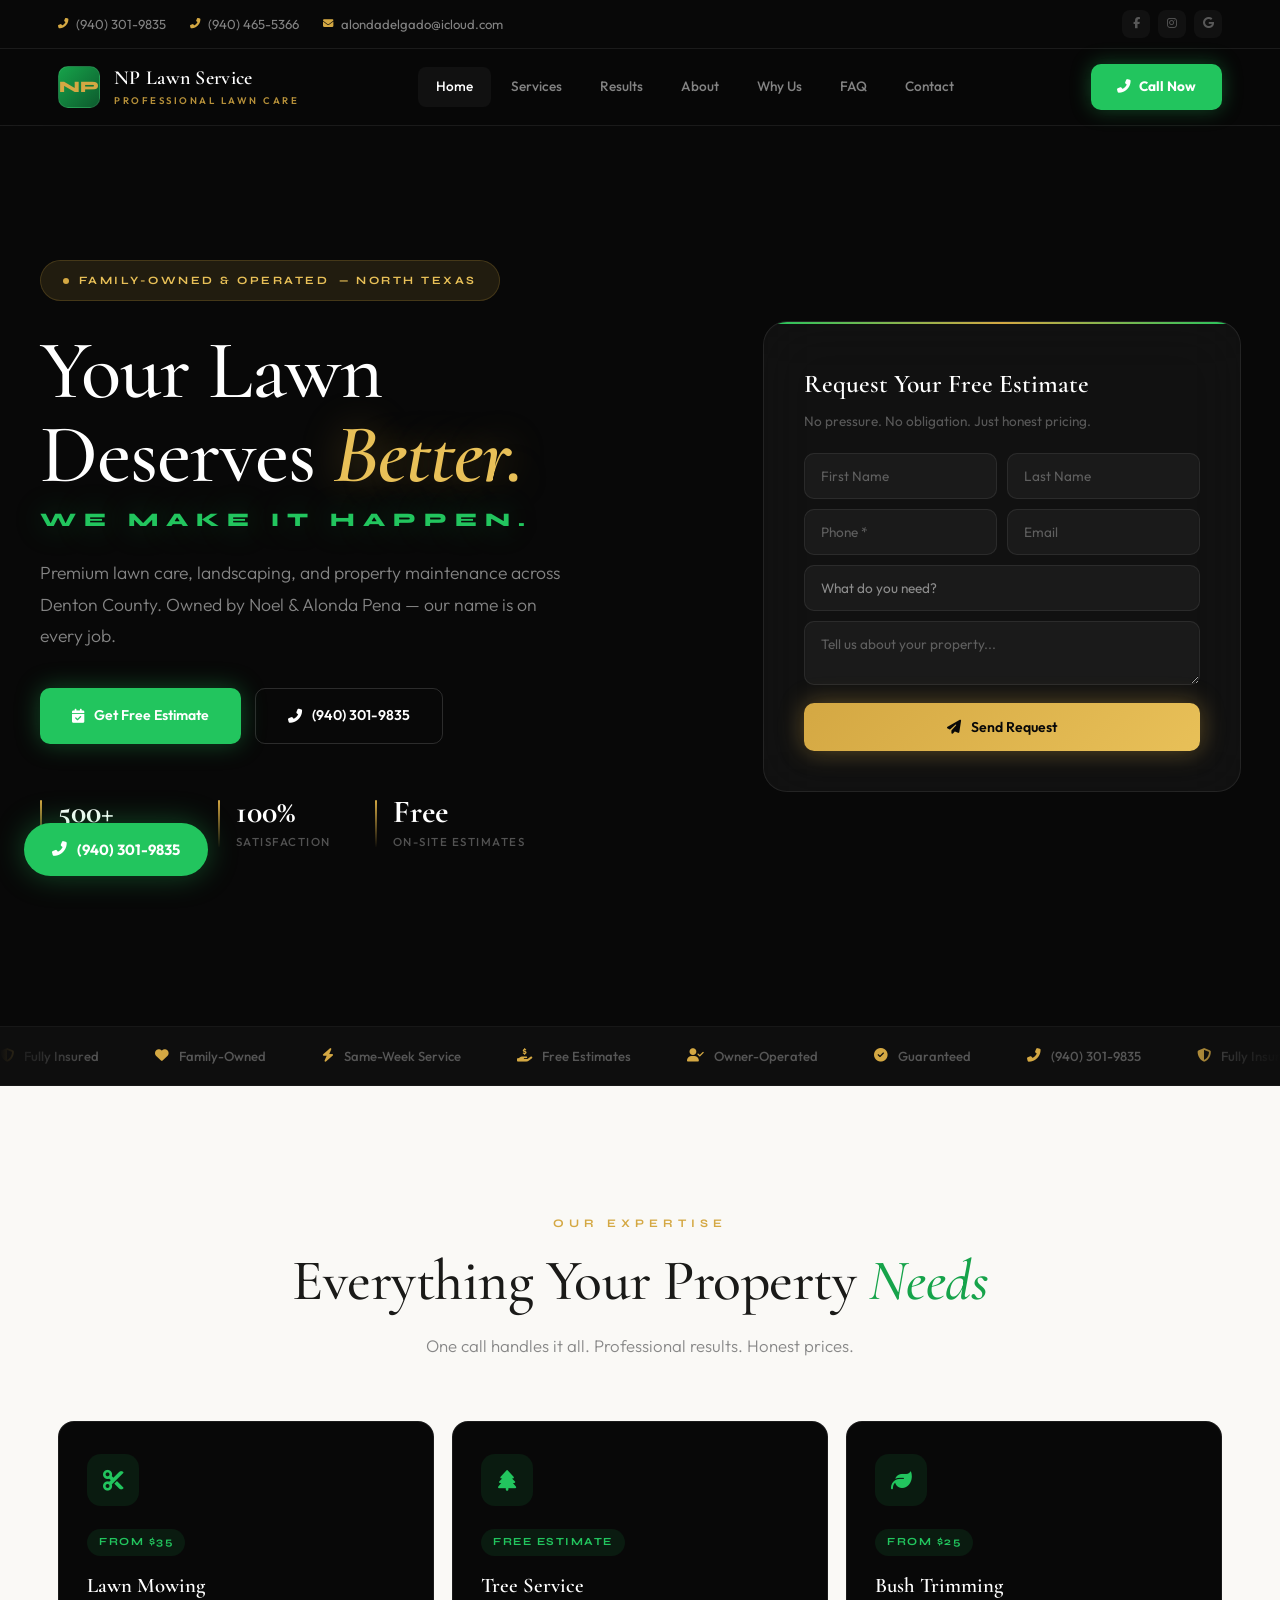
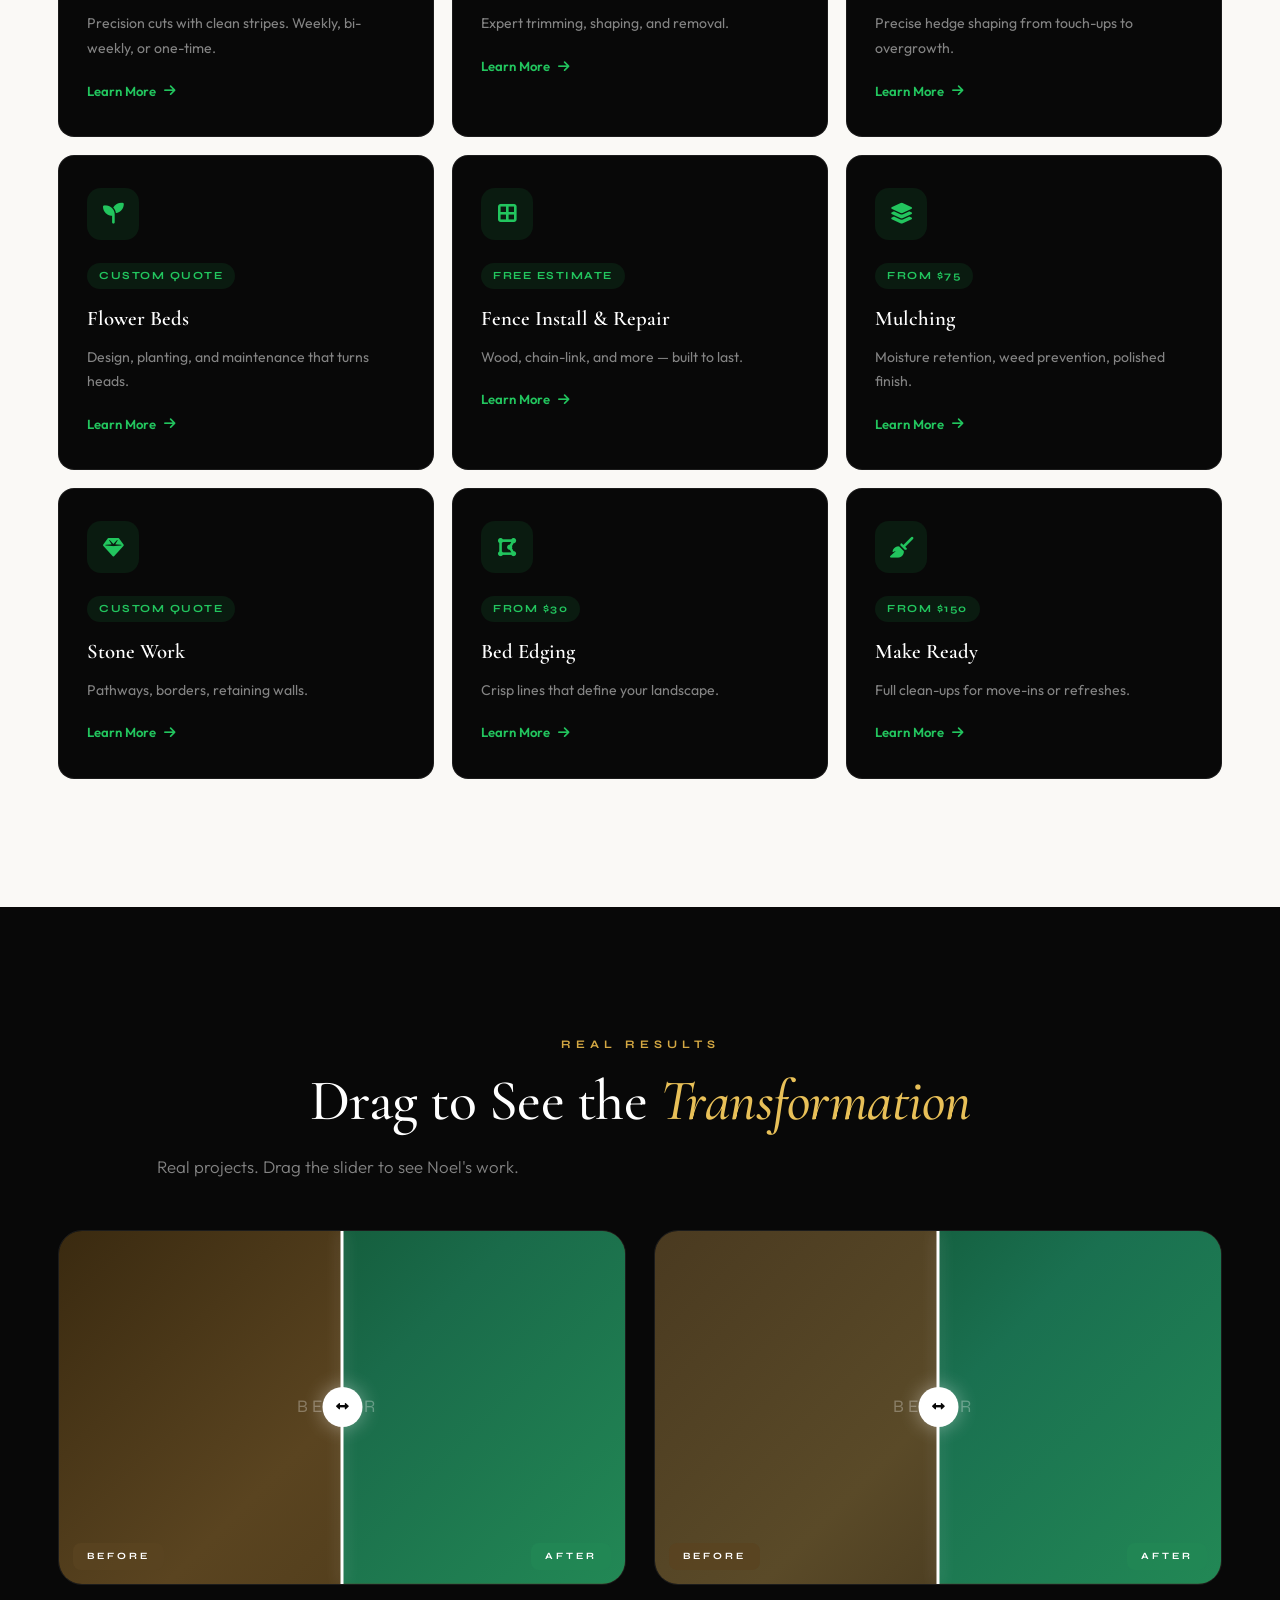
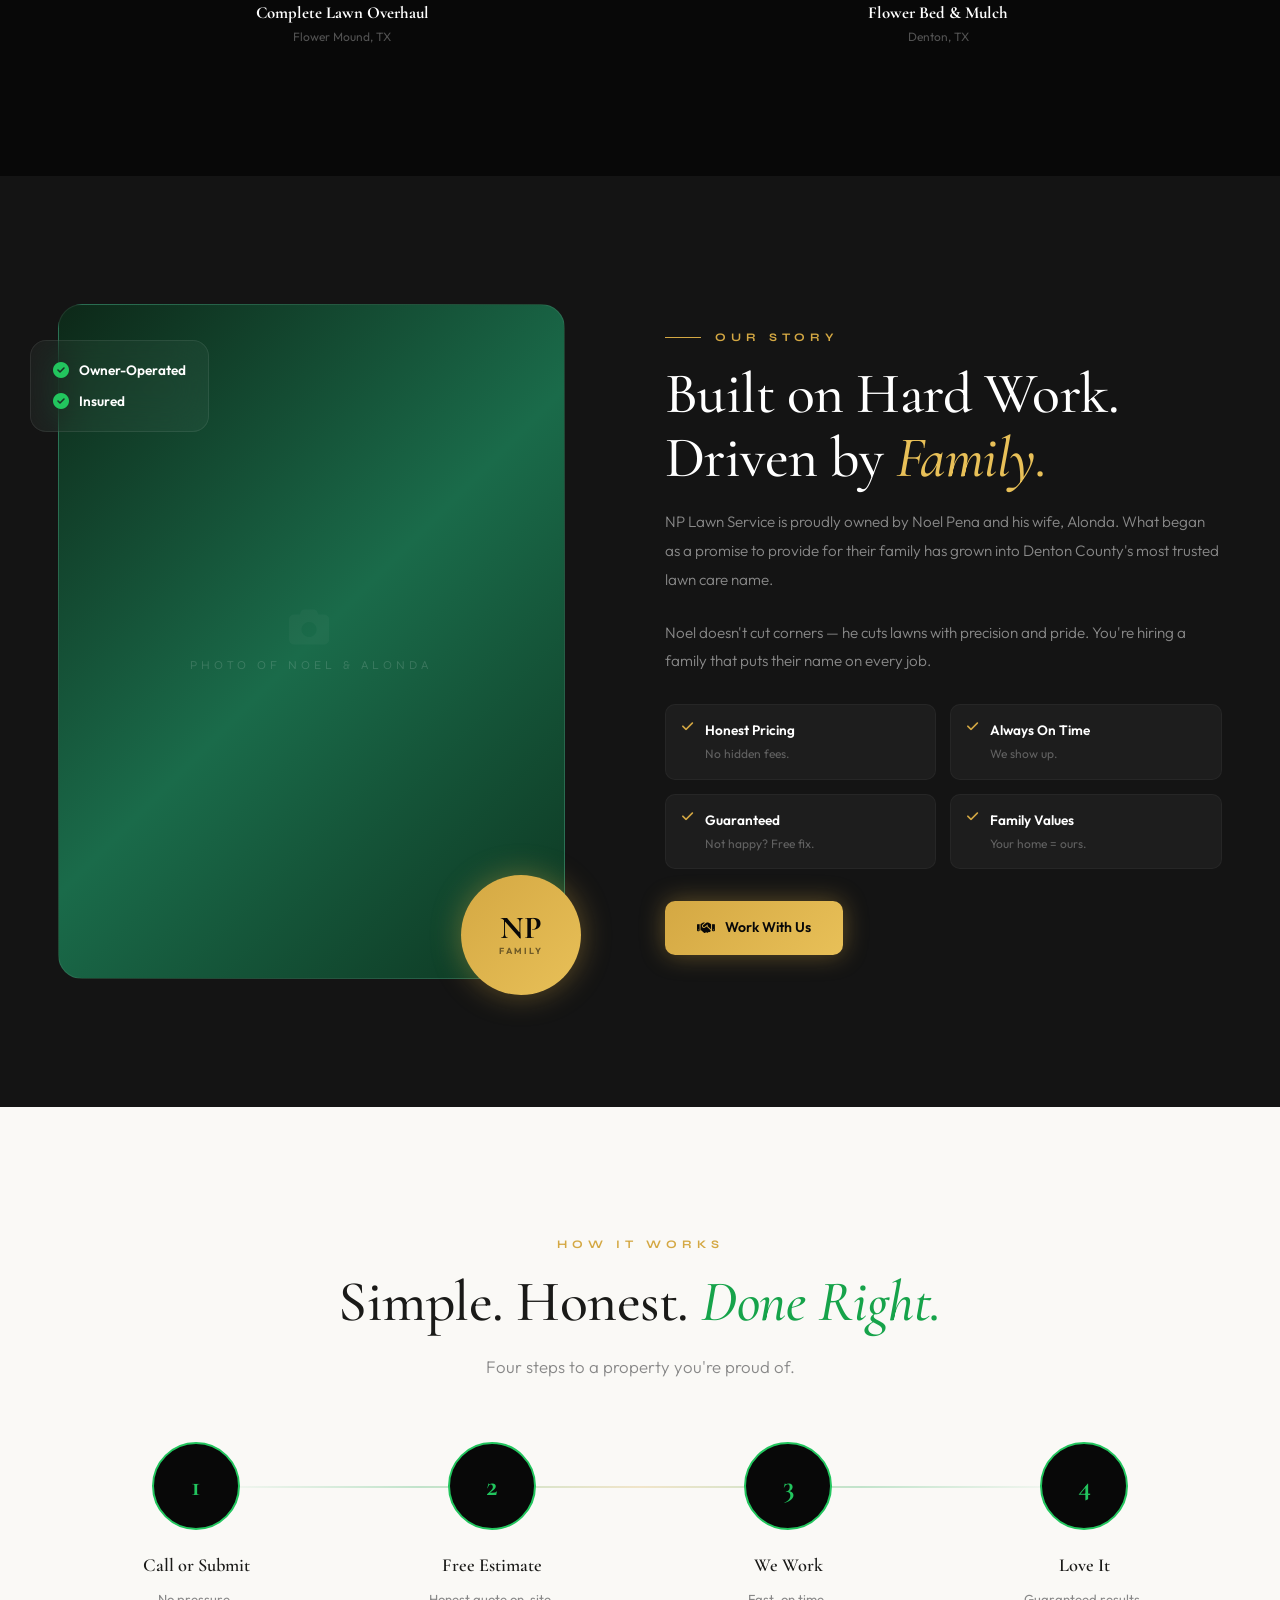
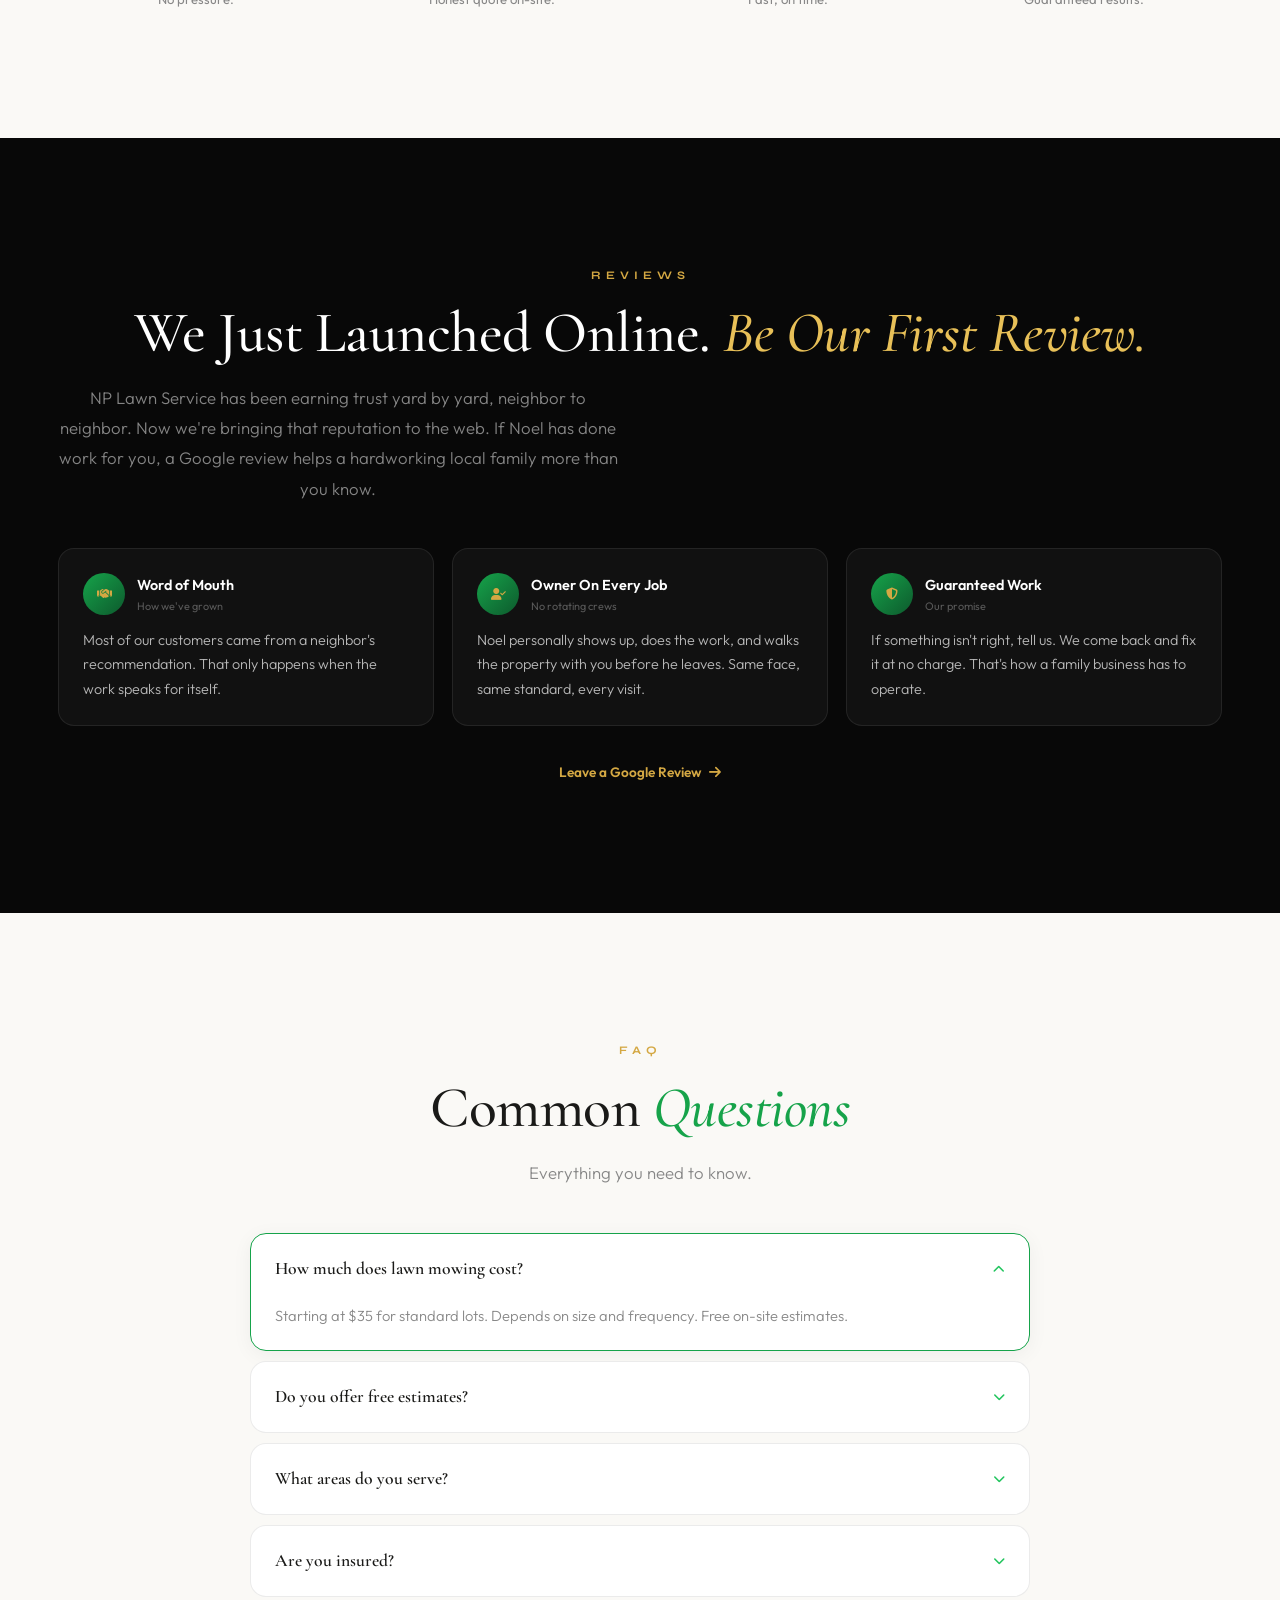
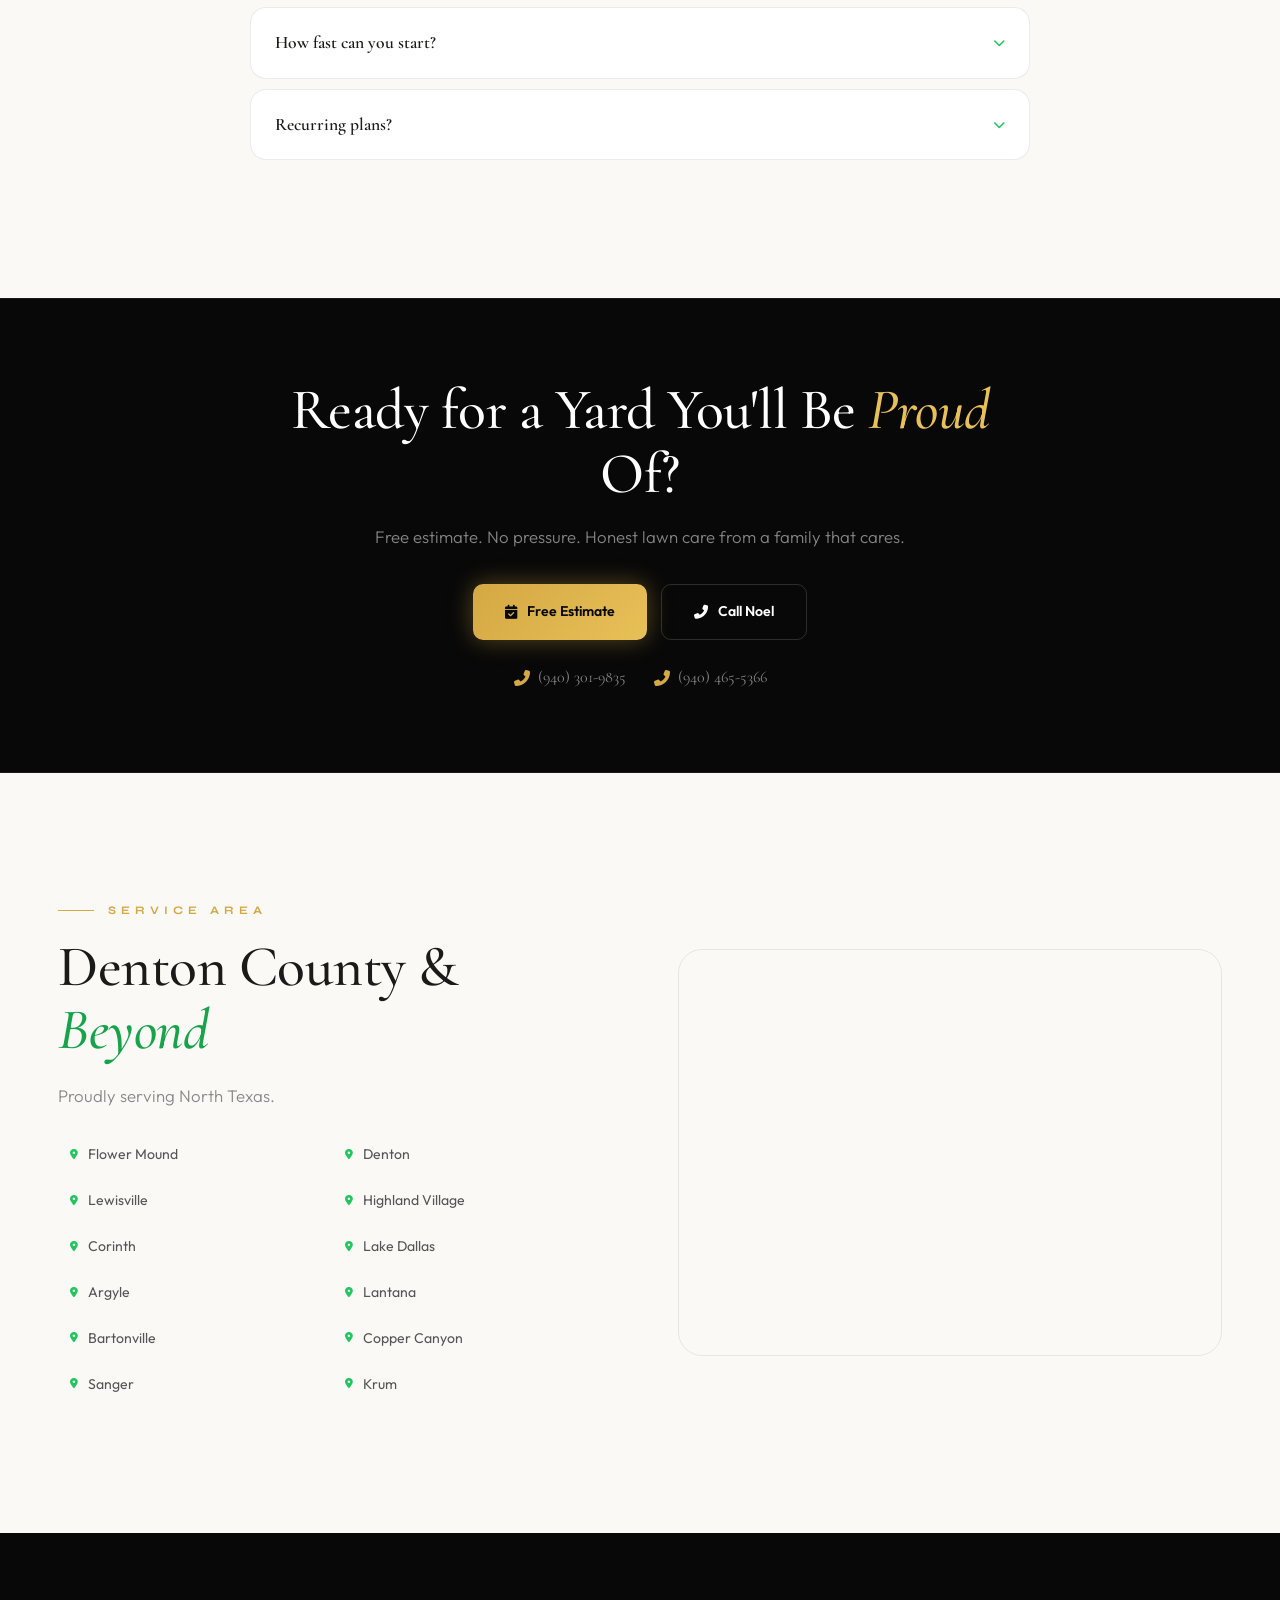
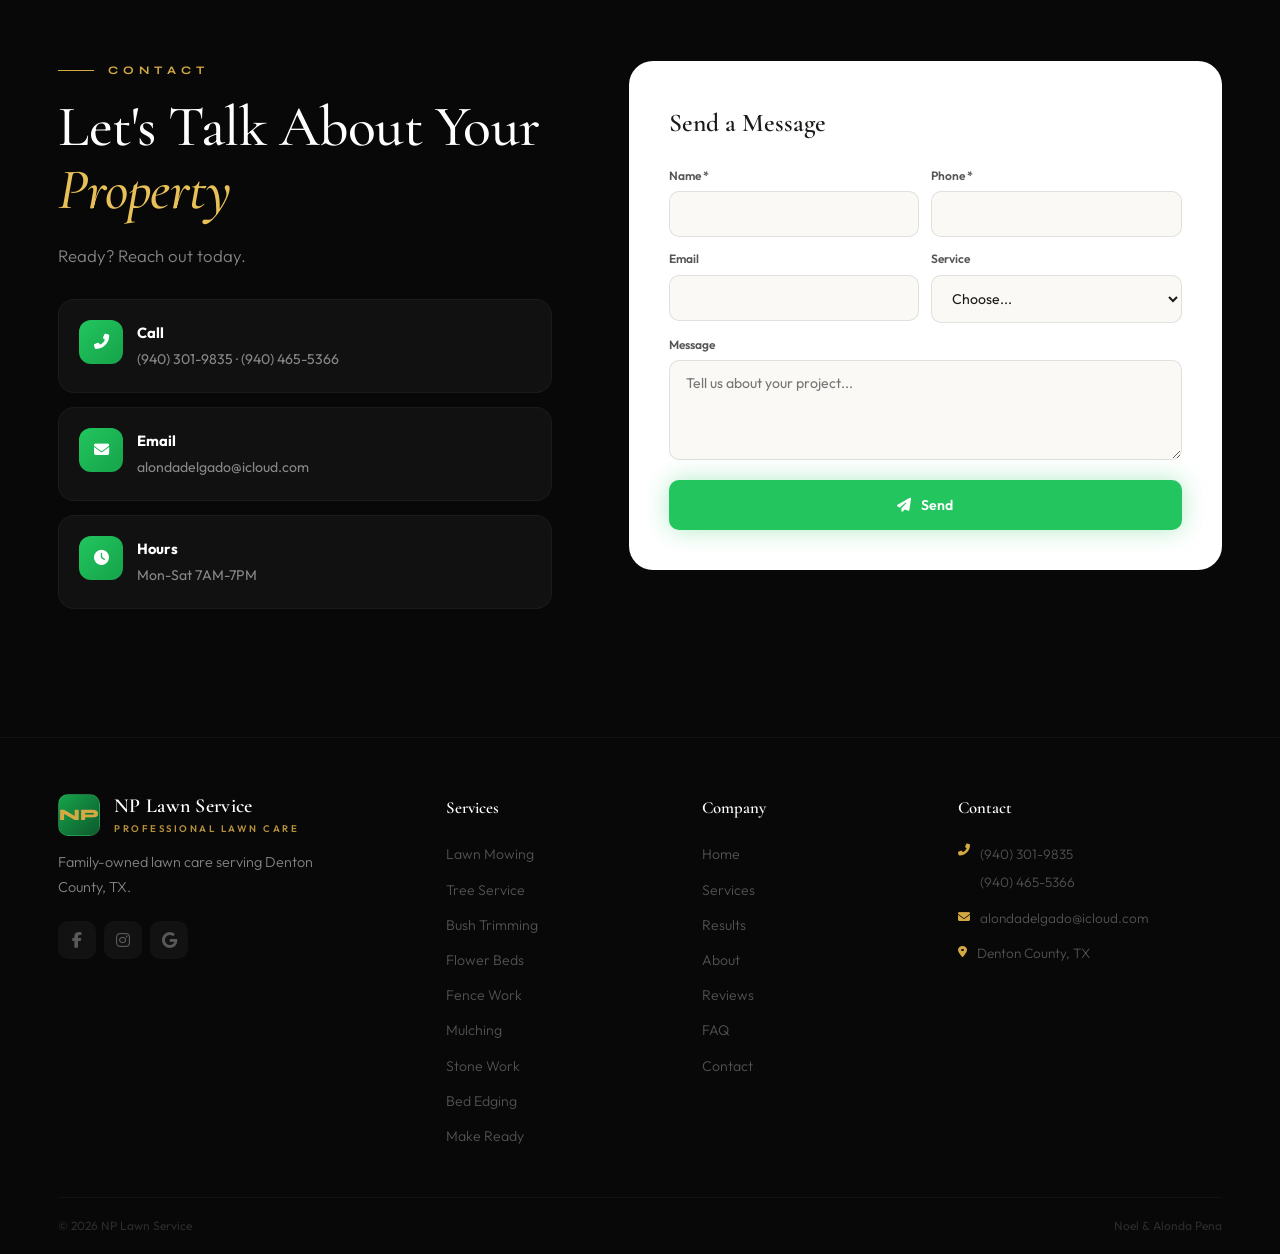
==== commit 4747d773: "Fix mobile service card grid and hero badge wrap" ====
--- a/index.html
+++ b/index.html
@@ -21,13 +21,13 @@
 img{max-width:100%;display:block}a{text-decoration:none;color:inherit}ul{list-style:none}button{cursor:pointer;border:none;font-family:inherit}
 .w{max-width:1260px;margin:0 auto;padding:0 clamp(20px,4vw,48px)}
 .rv{opacity:1;transform:translateY(0);transition:opacity .8s var(--e),transform .8s var(--e)}.rv.pending{opacity:0;transform:translateY(40px)}.rv.vi{opacity:1;transform:translateY(0)}.d1{transition-delay:.1s}.d2{transition-delay:.2s}.d3{transition-delay:.3s}
-.tb{background:var(--bk);border-bottom:1px solid var(--w08);padding:10px 0;font-size:.82rem}.tb .w{display:flex;justify-content:space-between;align-items:center;flex-wrap:wrap;gap:10px}.tbl{display:flex;gap:24px}.tbl a{display:flex;align-items:center;gap:8px;min-height:32px;color:var(--w5);transition:color .25s}.tbl a:hover{color:var(--gd)}.tbl i{color:var(--gd);font-size:.65rem}.tbr{display:flex;gap:8px}.tbr a{width:28px;height:28px;border-radius:8px;display:flex;align-items:center;justify-content:center;background:var(--w04);color:var(--w3);font-size:.7rem;transition:all .25s}.tbr a:hover{background:var(--gd);color:var(--bk)}
-.nv{position:sticky;top:0;z-index:1000;background:rgba(8,8,8,.85);backdrop-filter:blur(20px);-webkit-backdrop-filter:blur(20px);border-bottom:1px solid var(--w08);transition:all .4s}.nv.sc{background:rgba(8,8,8,.95);box-shadow:0 4px 40px rgba(0,0,0,.5)}.nv .w{display:flex;align-items:center;justify-content:space-between;height:76px}.ll{display:flex;align-items:center;gap:14px}.lm{width:42px;height:42px;border-radius:10px;background:linear-gradient(135deg,var(--grd),#0d5a2d);border:1px solid var(--w08);display:flex;align-items:center;justify-content:center;font-family:var(--fh);font-weight:800;font-size:1rem;color:var(--gd)}.lw{display:flex;flex-direction:column;gap:2px}.lw span:first-child{font-family:var(--fd);font-size:1.25rem;font-weight:600;color:var(--w);line-height:1.2;letter-spacing:.3px}.lw span:last-child{font-family:var(--fb);font-size:.66rem;font-weight:600;letter-spacing:2.5px;text-transform:uppercase;color:var(--gd);opacity:.85}.nm{display:flex;gap:2px}.nm a{padding:8px 18px;font-size:.85rem;font-weight:500;color:var(--w5);border-radius:8px;transition:all .25s}.nm a:hover,.nm a.ac{color:var(--w);background:var(--w04)}.nc a{display:inline-flex;align-items:center;gap:8px;padding:11px 26px;background:var(--gr);color:var(--w);font-weight:700;font-size:.85rem;border-radius:10px;transition:all .3s;box-shadow:0 0 20px var(--grg)}.nc a:hover{box-shadow:0 0 35px var(--grg);transform:translateY(-2px)}.mb{display:none;background:none;color:var(--w);font-size:1.3rem;padding:8px}
+.tb{background:var(--bk);border-bottom:1px solid var(--w08);padding:10px 0;font-size:.82rem}.tb .w{display:flex;justify-content:space-between;align-items:center;flex-wrap:wrap;gap:10px}.tbl{display:flex;gap:24px}.tbl a{display:flex;align-items:center;gap:8px;color:var(--w5);transition:color .25s}.tbl a:hover{color:var(--gd)}.tbl i{color:var(--gd);font-size:.65rem}.tbr{display:flex;gap:8px}.tbr a{width:28px;height:28px;border-radius:8px;display:flex;align-items:center;justify-content:center;background:var(--w04);color:var(--w3);font-size:.7rem;transition:all .25s}.tbr a:hover{background:var(--gd);color:var(--bk)}
+.nv{position:sticky;top:0;z-index:1000;background:rgba(8,8,8,.85);backdrop-filter:blur(20px);-webkit-backdrop-filter:blur(20px);border-bottom:1px solid var(--w08);transition:all .4s}.nv.sc{background:rgba(8,8,8,.95);box-shadow:0 4px 40px rgba(0,0,0,.5)}.nv .w{display:flex;align-items:center;justify-content:space-between;height:76px}.ll{display:flex;align-items:center;gap:14px}.lm{width:42px;height:42px;border-radius:10px;background:linear-gradient(135deg,var(--grd),#0d5a2d);border:1px solid var(--w08);display:flex;align-items:center;justify-content:center;font-family:var(--fh);font-weight:800;font-size:1rem;color:var(--gd)}.lw{display:flex;flex-direction:column;gap:2px}.lw span:first-child{font-family:var(--fd);font-size:1.25rem;font-weight:600;color:var(--w);line-height:1.2;letter-spacing:.3px}.lw span:last-child{font-family:var(--fb);font-size:.6rem;font-weight:600;letter-spacing:2.5px;text-transform:uppercase;color:var(--gd);opacity:.85}.nm{display:flex;gap:2px}.nm a{padding:8px 18px;font-size:.85rem;font-weight:500;color:var(--w5);border-radius:8px;transition:all .25s}.nm a:hover,.nm a.ac{color:var(--w);background:var(--w04)}.nc a{display:inline-flex;align-items:center;gap:8px;padding:11px 26px;background:var(--gr);color:var(--w);font-weight:700;font-size:.85rem;border-radius:10px;transition:all .3s;box-shadow:0 0 20px var(--grg)}.nc a:hover{box-shadow:0 0 35px var(--grg);transform:translateY(-2px)}.mb{display:none;background:none;color:var(--w);font-size:1.3rem;padding:8px}
 .hero{position:relative;min-height:100vh;display:flex;align-items:center;background:var(--bk);overflow:hidden}
 .hero-video{position:absolute;inset:0;z-index:0}.hero-video video{width:100%;height:100%;object-fit:cover;opacity:.3}
 .hero .w{position:relative;z-index:3;display:grid;grid-template-columns:1.15fr .85fr;gap:clamp(40px,6vw,80px);align-items:center;padding:40px 0 80px}
 .hc{animation:hfi 1.2s var(--e) both}@keyframes hfi{from{opacity:0;transform:translateY(40px)}to{opacity:1;transform:translateY(0)}}
-.heb{display:inline-flex;align-items:center;gap:10px;padding:10px 22px;background:var(--gdd);border:1px solid rgba(212,168,67,.2);border-radius:100px;font-family:var(--fh);font-size:.74rem;font-weight:700;letter-spacing:2.5px;text-transform:uppercase;color:var(--gdb);margin-bottom:28px}.heb::before{content:'';width:6px;height:6px;border-radius:50%;background:var(--gd);animation:bk 2s infinite}@keyframes bk{0%,100%{opacity:1}50%{opacity:.3}}
+.heb{display:inline-flex;align-items:center;gap:10px;padding:10px 22px;background:var(--gdd);border:1px solid rgba(212,168,67,.2);border-radius:100px;font-family:var(--fh);font-size:.7rem;font-weight:700;letter-spacing:2.5px;text-transform:uppercase;color:var(--gdb);margin-bottom:28px}.heb::before{content:'';width:6px;height:6px;border-radius:50%;background:var(--gd);animation:bk 2s infinite}@keyframes bk{0%,100%{opacity:1}50%{opacity:.3}}
 .hero h1{font-family:var(--fd);font-size:clamp(3rem,6.5vw,5.4rem);font-weight:500;line-height:1;color:var(--w);margin-bottom:28px;letter-spacing:-1px}.hero h1 em{font-style:italic;color:var(--gdb);font-weight:600;text-shadow:0 0 40px var(--gdg)}.hero h1 .la{display:block;font-family:var(--fh);font-size:clamp(.9rem,1.8vw,1.2rem);font-weight:800;letter-spacing:8px;text-transform:uppercase;color:var(--gr);margin-top:14px;font-style:normal;text-shadow:0 0 30px var(--grg)}
 .hd{font-size:clamp(1rem,1.4vw,1.1rem);color:var(--w5);max-width:520px;line-height:1.8;margin-bottom:36px;font-weight:300}
 .ha{display:flex;gap:14px;flex-wrap:wrap;margin-bottom:52px}
@@ -35,10 +35,10 @@
 .btn-g{background:var(--gr);color:var(--w);box-shadow:0 0 25px var(--grg)}.btn-g:hover{transform:translateY(-3px);box-shadow:0 0 45px var(--grg);background:#28d965}
 .btn-gold{background:linear-gradient(135deg,var(--gd),var(--gdb));color:var(--bk);box-shadow:0 0 25px var(--gdg)}.btn-gold:hover{transform:translateY(-3px);box-shadow:0 0 45px var(--gdg)}
 .btn-o{background:transparent;color:var(--w);border:1.5px solid var(--w15)}.btn-o:hover{border-color:var(--w5);background:var(--w04)}
-.hs{display:flex;gap:44px}.hst{position:relative;padding-left:18px}.hst::before{content:'';position:absolute;left:0;top:4px;bottom:4px;width:2px;border-radius:2px;background:linear-gradient(to bottom,var(--gd),transparent)}.hsv{font-family:var(--fd);font-size:2rem;font-weight:700;color:var(--w);line-height:1}.hsl{font-size:.74rem;font-weight:500;letter-spacing:1.5px;text-transform:uppercase;color:var(--w3);margin-top:4px}
-.hfc{background:var(--w04);backdrop-filter:blur(30px);-webkit-backdrop-filter:blur(30px);border:1px solid var(--w08);border-radius:var(--rl);padding:clamp(24px,3.5vw,40px);animation:hci 1.2s var(--e) .3s both;position:relative;overflow:hidden}.hfc::before{content:'';position:absolute;top:0;left:0;right:0;height:2px;background:linear-gradient(90deg,var(--gr),var(--gd),var(--gr))}@keyframes hci{from{opacity:0;transform:translateY(30px) scale(.97)}to{opacity:1;transform:translateY(0) scale(1)}}.hfc h3{font-family:var(--fd);font-size:1.6rem;font-weight:600;color:var(--w);margin-bottom:4px}.hfc>p{color:var(--w3);font-size:.85rem;margin-bottom:20px}.hr{display:grid;grid-template-columns:1fr 1fr;gap:10px}.hf{margin-bottom:10px}.hf input,.hf select,.hf textarea{width:100%;padding:13px 16px;background:var(--w04);border:1px solid var(--w08);border-radius:var(--rs);color:var(--w);font-family:var(--fb);font-size:.85rem;transition:all .25s}.hf input::placeholder,.hf textarea::placeholder{color:var(--w3)}.hf input:focus,.hf select:focus,.hf textarea:focus{outline:none;border-color:var(--gd);box-shadow:0 0 0 3px var(--gdd)}.hf select{cursor:pointer;appearance:none;color:var(--w5);background-image:url("data:image/svg+xml,%3Csvg xmlns='http://www.w3.org/2000/svg' width='12' height='8'%3E%3Cpath d='M1 1l5 5 5-5' stroke='%23d4a843' stroke-width='2' fill='none'/%3E%3C/svg%3E");background-repeat:no-repeat;background-position:right 16px center;padding-right:40px}.hf select option{background:var(--bk3);color:var(--w)}.hf textarea{resize:vertical;min-height:60px}.hfc .btn{width:100%;justify-content:center;padding:15px}
+.hs{display:flex;gap:44px}.hst{position:relative;padding-left:18px}.hst::before{content:'';position:absolute;left:0;top:4px;bottom:4px;width:2px;border-radius:2px;background:linear-gradient(to bottom,var(--gd),transparent)}.hsv{font-family:var(--fd);font-size:2rem;font-weight:700;color:var(--w);line-height:1}.hsl{font-size:.72rem;font-weight:500;letter-spacing:1.5px;text-transform:uppercase;color:var(--w3);margin-top:4px}
+.hfc{background:var(--w04);backdrop-filter:blur(30px);-webkit-backdrop-filter:blur(30px);border:1px solid var(--w08);border-radius:var(--rl);padding:clamp(24px,3.5vw,40px);animation:hci 1.2s var(--e) .3s both;position:relative;overflow:hidden}.hfc::before{content:'';position:absolute;top:0;left:0;right:0;height:2px;background:linear-gradient(90deg,var(--gr),var(--gd),var(--gr))}@keyframes hci{from{opacity:0;transform:translateY(30px) scale(.97)}to{opacity:1;transform:translateY(0) scale(1)}}.hfc h3{font-family:var(--fd);font-size:1.6rem;font-weight:600;color:var(--w);margin-bottom:4px}.hfc>p{color:var(--w3);font-size:.85rem;margin-bottom:20px}.hr{display:grid;grid-template-columns:1fr 1fr;gap:10px}.hf{margin-bottom:10px}.hf input,.hf select,.hf textarea{width:100%;padding:13px 16px;background:var(--w04);border:1px solid var(--w08);border-radius:var(--rs);color:var(--w);font-family:var(--fb);font-size:.85rem;transition:all .25s}.hf input::placeholder,.hf textarea::placeholder{color:var(--w3)}.hf input:focus,.hf select:focus,.hf textarea:focus{outline:none;border-color:var(--gd);box-shadow:0 0 0 3px var(--gdd)}.hf select{cursor:pointer;appearance:none;color:var(--w5)}.hf select option{background:var(--bk3);color:var(--w)}.hf textarea{resize:vertical;min-height:60px}.hfc .btn{width:100%;justify-content:center;padding:15px}
 .ts{background:var(--bk2);padding:18px 0;overflow:hidden;position:relative;border-top:1px solid var(--w04);border-bottom:1px solid var(--w04)}.ts::before,.ts::after{content:'';position:absolute;top:0;bottom:0;width:100px;z-index:2}.ts::before{left:0;background:linear-gradient(to right,var(--bk2),transparent)}.ts::after{right:0;background:linear-gradient(to left,var(--bk2),transparent)}.tt{display:flex;gap:56px;animation:mq 25s linear infinite;width:max-content}@keyframes mq{from{transform:translateX(0)}to{transform:translateX(-50%)}}.ti{display:flex;align-items:center;gap:10px;white-space:nowrap;color:var(--w3);font-size:.82rem;font-weight:500}.ti i{color:var(--gd);font-size:.85rem}
-.sp2{padding:clamp(80px,10vw,140px) 0}.sl{font-family:var(--fh);font-size:.74rem;font-weight:700;letter-spacing:5px;text-transform:uppercase;color:var(--gd);display:flex;align-items:center;gap:14px;margin-bottom:16px}.sl::before{content:'';width:36px;height:1.5px;background:var(--gd)}.st{font-family:var(--fd);font-size:clamp(2.2rem,4.5vw,3.6rem);font-weight:500;line-height:1.1;margin-bottom:18px;letter-spacing:-.5px}.sd{font-size:1.05rem;max-width:560px;line-height:1.8;font-weight:300}
+.sp2{padding:clamp(80px,10vw,140px) 0}.sl{font-family:var(--fh);font-size:.72rem;font-weight:700;letter-spacing:5px;text-transform:uppercase;color:var(--gd);display:flex;align-items:center;gap:14px;margin-bottom:16px}.sl::before{content:'';width:36px;height:1.5px;background:var(--gd)}.st{font-family:var(--fd);font-size:clamp(2.2rem,4.5vw,3.6rem);font-weight:500;line-height:1.1;margin-bottom:18px;letter-spacing:-.5px}.sd{font-size:1.05rem;max-width:560px;line-height:1.8;font-weight:300}
 .dk{background:var(--bk);color:var(--w)}.dk .st{color:var(--w)}.dk .st em{color:var(--gdb);font-style:italic}.dk .sd{color:var(--w5)}
 .dk2{background:var(--bk3);color:var(--w)}.dk2 .st{color:var(--w)}.dk2 .st em{color:var(--gdb);font-style:italic}.dk2 .sd{color:var(--w5)}
 .lt{background:var(--cr);color:var(--td)}.lt .st{color:var(--td)}.lt .st em{color:var(--grd);font-style:italic}.lt .sd{color:var(--tl)}
@@ -46,12 +46,12 @@
 .sg{display:grid;grid-template-columns:repeat(3,1fr);gap:18px}
 .sc{background:var(--bk);border:1px solid var(--w08);border-radius:var(--r);padding:32px 28px;position:relative;overflow:hidden;transition:all .45s var(--e);color:var(--w)}.sc::before{content:'';position:absolute;top:0;left:0;right:0;height:2px;background:linear-gradient(90deg,var(--gr),var(--gd));transform:scaleX(0);transition:transform .45s;transform-origin:left}.sc:hover::before{transform:scaleX(1)}.sc:hover{transform:translateY(-8px);box-shadow:0 20px 60px rgba(0,0,0,.4),0 0 30px var(--grg);border-color:var(--w15)}
 .si{width:52px;height:52px;border-radius:14px;background:var(--gri);display:flex;align-items:center;justify-content:center;font-size:1.3rem;color:var(--gr);margin-bottom:20px;transition:all .45s}.sc:hover .si{background:var(--gdd);color:var(--gdb);box-shadow:0 0 20px var(--gdg)}
-.ph{display:inline-block;font-family:var(--fh);font-size:.72rem;font-weight:700;letter-spacing:1.5px;text-transform:uppercase;color:var(--gr);background:var(--gri);padding:4px 12px;border-radius:20px;margin-bottom:12px;transition:all .45s}.sc:hover .ph{color:var(--gdb);background:var(--gdd)}
+.ph{display:inline-block;font-family:var(--fh);font-size:.68rem;font-weight:700;letter-spacing:1.5px;text-transform:uppercase;color:var(--gr);background:var(--gri);padding:4px 12px;border-radius:20px;margin-bottom:12px;transition:all .45s}.sc:hover .ph{color:var(--gdb);background:var(--gdd)}
 .sc h3{font-family:var(--fd);font-size:1.3rem;font-weight:600;color:var(--w);margin-bottom:8px}.sc p{font-size:.88rem;color:var(--w5);line-height:1.75;margin-bottom:16px}
-.slk{font-weight:600;font-size:.85rem;color:var(--gr);display:inline-flex;align-items:center;gap:8px;min-height:44px;transition:all .3s}.slk i{transition:transform .3s}.sc:hover .slk{color:var(--gdb)}.sc:hover .slk i{transform:translateX(4px)}
+.slk{font-weight:600;font-size:.82rem;color:var(--gr);display:inline-flex;align-items:center;gap:8px;transition:all .3s}.slk i{transition:transform .3s}.sc:hover .slk{color:var(--gdb)}.sc:hover .slk i{transform:translateX(4px)}
 .bah{text-align:center;margin-bottom:48px}.bah .sl{justify-content:center}.bah .sl::before{display:none}
 .bag{display:grid;grid-template-columns:1fr 1fr;gap:28px}
-.bas{position:relative;border-radius:var(--rl);overflow:hidden;aspect-ratio:16/10;cursor:col-resize;user-select:none;touch-action:pan-y;border:1px solid var(--w08)}.bas .bab,.bas .baa{position:absolute;inset:0;display:flex;align-items:center;justify-content:center}.bas .bab{background:linear-gradient(135deg,#3a2a10,#5a4420,#4a3818);z-index:1}.bas .baa{background:linear-gradient(135deg,#0d4a2a,#1a6b4a,#228855);z-index:2;clip-path:inset(0 0 0 50%)}.bas .bal{position:absolute;bottom:14px;padding:6px 14px;border-radius:8px;font-family:var(--fh);font-size:.68rem;font-weight:700;letter-spacing:3px;text-transform:uppercase;color:var(--w);z-index:5}.bas .bal.bl{left:14px;background:rgba(90,68,32,.85)}.bas .bal.al{right:14px;background:rgba(34,136,85,.85)}.bas .bah2{position:absolute;top:0;bottom:0;left:50%;width:3px;background:var(--w);z-index:4;transform:translateX(-50%);box-shadow:0 0 15px rgba(255,255,255,.3)}.bas .bah2::before{content:'';position:absolute;top:50%;left:50%;transform:translate(-50%,-50%);width:40px;height:40px;border-radius:50%;background:var(--w);box-shadow:0 0 20px rgba(255,255,255,.4)}.bas .bah2::after{content:'\f337';font-family:'Font Awesome 6 Free';font-weight:900;position:absolute;top:50%;left:50%;transform:translate(-50%,-50%);font-size:.8rem;color:var(--bk)}.bas .bt{font-family:var(--fh);font-size:clamp(.8rem,1.4vw,1.1rem);letter-spacing:4px;text-transform:uppercase;color:var(--w3)}
+.bas{position:relative;border-radius:var(--rl);overflow:hidden;aspect-ratio:16/10;cursor:col-resize;user-select:none;border:1px solid var(--w08)}.bas .bab,.bas .baa{position:absolute;inset:0;display:flex;align-items:center;justify-content:center}.bas .bab{background:linear-gradient(135deg,#3a2a10,#5a4420,#4a3818);z-index:1}.bas .baa{background:linear-gradient(135deg,#0d4a2a,#1a6b4a,#228855);z-index:2;clip-path:inset(0 0 0 50%)}.bas .bal{position:absolute;bottom:14px;padding:5px 14px;border-radius:8px;font-family:var(--fh);font-size:.6rem;font-weight:700;letter-spacing:3px;text-transform:uppercase;color:var(--w);z-index:5}.bas .bal.bl{left:14px;background:rgba(90,68,32,.85)}.bas .bal.al{right:14px;background:rgba(34,136,85,.85)}.bas .bah2{position:absolute;top:0;bottom:0;left:50%;width:3px;background:var(--w);z-index:4;transform:translateX(-50%);box-shadow:0 0 15px rgba(255,255,255,.3)}.bas .bah2::before{content:'';position:absolute;top:50%;left:50%;transform:translate(-50%,-50%);width:40px;height:40px;border-radius:50%;background:var(--w);box-shadow:0 0 20px rgba(255,255,255,.4)}.bas .bah2::after{content:'\f337';font-family:'Font Awesome 6 Free';font-weight:900;position:absolute;top:50%;left:50%;transform:translate(-50%,-50%);font-size:.8rem;color:var(--bk)}.bas .bt{font-family:var(--fh);font-size:clamp(.8rem,1.4vw,1.1rem);letter-spacing:4px;text-transform:uppercase;color:var(--w3)}
 .bac{text-align:center;margin-top:14px}.bac h4{font-family:var(--fd);font-size:1.05rem;color:var(--w)}.bac p{font-size:.75rem;color:var(--w3)}
 .ab2 .w{display:grid;grid-template-columns:1fr 1.1fr;gap:clamp(40px,8vw,100px);align-items:center}
 .av{position:relative}.aim{width:100%;aspect-ratio:3/4;border-radius:var(--rl);background:linear-gradient(135deg,#0d2818,#1a6b4a,#0d3520);overflow:hidden;border:1px solid var(--w08)}.aim .il{position:absolute;inset:0;display:flex;flex-direction:column;align-items:center;justify-content:center;gap:8px;color:var(--w15);font-family:var(--fh);font-size:.75rem;letter-spacing:4px;text-transform:uppercase;text-align:center}.aim .il i{font-size:2.5rem;opacity:.2}
@@ -66,7 +66,7 @@
 .gb{display:flex;align-items:center;justify-content:center;gap:16px;background:var(--w04);border:1px solid var(--w08);border-radius:var(--rl);padding:20px 36px;max-width:420px;margin:0 auto 36px}.gl2 span{font-weight:800;font-size:1.5rem}.g-b{color:#4285f4}.g-r{color:#ea4335}.g-y{color:#fbbc05}.g-g{color:#34a853}.gr2 .gs{color:var(--gd);font-size:1rem;margin-bottom:2px}.gr2 p{font-size:.75rem;color:var(--w3)}
 .rg{display:grid;grid-template-columns:repeat(3,1fr);gap:18px}
 .rc{background:var(--w04);border:1px solid var(--w08);border-radius:var(--r);padding:24px;transition:all .35s}.rc:hover{transform:translateY(-4px);border-color:var(--gdd);box-shadow:0 12px 40px rgba(0,0,0,.3),0 0 20px var(--gdg)}
-.rc .rt{display:flex;align-items:center;gap:12px;margin-bottom:12px}.rc .ra{width:42px;height:42px;font-size:1rem;border-radius:50%;background:linear-gradient(135deg,var(--grd),#0d5a2d);display:flex;align-items:center;justify-content:center;color:var(--gd);font-weight:700;font-size:.75rem}.rc .rn{font-weight:600;font-size:.9rem;color:var(--w)}.rc .rd{font-size:.76rem;color:var(--w3)}.rc .rs2{color:var(--gd);font-size:.72rem;margin-bottom:8px}.rc .rtx{font-size:.9rem;color:var(--w7);line-height:1.7;font-weight:300}.rc .rgoo{display:flex;align-items:center;gap:6px;margin-top:10px;font-size:.68rem;color:var(--w3)}.rc .rgoo i{color:#4285f4}
+.rc .rt{display:flex;align-items:center;gap:12px;margin-bottom:12px}.rc .ra{width:42px;height:42px;font-size:1rem;border-radius:50%;background:linear-gradient(135deg,var(--grd),#0d5a2d);display:flex;align-items:center;justify-content:center;color:var(--gd);font-weight:700;font-size:.75rem}.rc .rn{font-weight:600;font-size:.9rem;color:var(--w)}.rc .rd{font-size:.68rem;color:var(--w3)}.rc .rs2{color:var(--gd);font-size:.72rem;margin-bottom:8px}.rc .rtx{font-size:.9rem;color:var(--w7);line-height:1.7;font-weight:300}.rc .rgoo{display:flex;align-items:center;gap:6px;margin-top:10px;font-size:.68rem;color:var(--w3)}.rc .rgoo i{color:#4285f4}
 .rcta{text-align:center;margin-top:32px}.rcta a{font-weight:600;font-size:.85rem;color:var(--gd);display:inline-flex;align-items:center;gap:8px;transition:gap .2s}.rcta a:hover{gap:14px}
 .fqh{text-align:center;margin-bottom:44px}.fqh .sl{justify-content:center}.fqh .sl::before{display:none}.fqh .sd{margin:0 auto}
 .fql{max-width:780px;margin:0 auto}.fqi{border:1px solid rgba(0,0,0,.08);border-radius:var(--r);margin-bottom:10px;background:#fff;overflow:hidden;transition:all .3s}.fqi.open{border-color:var(--grd);box-shadow:0 4px 20px rgba(0,0,0,.05)}
@@ -76,45 +76,17 @@
 .arw{display:grid;grid-template-columns:1fr 1fr;gap:clamp(40px,6vw,80px);align-items:center}.al2{display:grid;grid-template-columns:1fr 1fr;gap:6px;margin-top:24px}.al2 li{display:flex;align-items:center;gap:10px;padding:8px 12px;font-size:.88rem;color:var(--tm);border-radius:8px;transition:all .2s}.al2 li:hover{background:var(--crd)}.al2 li i{color:var(--gr);font-size:.65rem}.amp{width:100%;aspect-ratio:4/3;border-radius:var(--rl);overflow:hidden;border:1px solid rgba(0,0,0,.08)}.amp iframe{width:100%;height:100%;border:0}
 .ctw{display:grid;grid-template-columns:1fr 1.2fr;gap:clamp(40px,6vw,80px);align-items:start}.ccs{display:flex;flex-direction:column;gap:14px;margin-top:28px}.cc{display:flex;gap:14px;padding:20px;background:var(--w04);border-radius:var(--r);border:1px solid var(--w04);transition:all .3s}.cc:hover{border-color:var(--w08);background:var(--w08);transform:translateY(-2px)}.cci{width:44px;height:44px;border-radius:12px;background:linear-gradient(135deg,var(--gr),var(--grd));display:flex;align-items:center;justify-content:center;color:var(--w);font-size:.95rem;flex-shrink:0}.cc h4{font-size:.92rem;font-weight:700;color:var(--w);margin-bottom:3px}.cc p,.cc a{font-size:.88rem;color:var(--w5)}.cc a:hover{color:var(--gd)}
 .cfw{background:var(--w);border-radius:var(--rl);padding:clamp(24px,3.5vw,40px);color:var(--td)}.cfw h3{font-family:var(--fd);font-size:1.6rem;font-weight:600;color:var(--td);margin-bottom:22px}.cr2{display:grid;grid-template-columns:1fr 1fr;gap:12px}.cf2{margin-bottom:12px}.cf2 label{display:block;font-size:.75rem;font-weight:600;color:var(--tm);margin-bottom:5px}.cf2 input,.cf2 select,.cf2 textarea{width:100%;padding:13px 16px;border:1px solid rgba(0,0,0,.1);border-radius:var(--rs);font-family:var(--fb);font-size:.88rem;color:var(--td);background:var(--cr);transition:all .25s}.cf2 input:focus,.cf2 select:focus,.cf2 textarea:focus{outline:none;border-color:var(--gr);box-shadow:0 0 0 3px var(--gri)}.cf2 textarea{resize:vertical;min-height:100px}.cfw .btn{width:100%;justify-content:center;padding:16px}
-.ft{background:var(--bk);padding:56px 0 0;color:var(--w5);border-top:1px solid var(--w04)}.fg2{display:grid;grid-template-columns:1.6fr 1fr 1fr 1.2fr;gap:36px;padding-bottom:40px;border-bottom:1px solid var(--w04)}.ftb p{font-size:.9rem;line-height:1.75;margin:14px 0 20px;max-width:280px;font-weight:300}.fsc{display:flex;gap:8px}.fsc a{width:38px;height:38px;border-radius:10px;background:var(--w04);display:flex;align-items:center;justify-content:center;color:var(--w3);transition:all .25s}.fsc a:hover{background:var(--gr);color:var(--w);transform:translateY(-2px)}.fc2 h4{font-family:var(--fd);font-size:1.05rem;font-weight:600;color:var(--w);margin-bottom:18px}.fc2 li{margin-bottom:2px}.fc2 a{display:inline-block;padding:8px 0;font-size:.9rem;color:var(--w3);transition:color .2s;font-weight:300}.fc2 a:hover{color:var(--gd)}.fcr{display:flex;align-items:flex-start;gap:10px;margin-bottom:12px}.fcr i{color:var(--gd);margin-top:4px;font-size:.75rem}.fcr a,.fcr span{font-size:.85rem;color:var(--w3);font-weight:300}.fbt{padding:18px 0;display:flex;justify-content:space-between;align-items:center;font-size:.8rem;flex-wrap:wrap;gap:8px;color:var(--w15)}
+.ft{background:var(--bk);padding:56px 0 0;color:var(--w5);border-top:1px solid var(--w04)}.fg2{display:grid;grid-template-columns:1.6fr 1fr 1fr 1.2fr;gap:36px;padding-bottom:40px;border-bottom:1px solid var(--w04)}.ftb p{font-size:.9rem;line-height:1.75;margin:14px 0 20px;max-width:280px;font-weight:300}.fsc{display:flex;gap:8px}.fsc a{width:38px;height:38px;border-radius:10px;background:var(--w04);display:flex;align-items:center;justify-content:center;color:var(--w3);transition:all .25s}.fsc a:hover{background:var(--gr);color:var(--w);transform:translateY(-2px)}.fc2 h4{font-family:var(--fd);font-size:1.05rem;font-weight:600;color:var(--w);margin-bottom:18px}.fc2 li{margin-bottom:8px}.fc2 a{font-size:.88rem;color:var(--w3);transition:color .2s;font-weight:300}.fc2 a:hover{color:var(--gd)}.fcr{display:flex;align-items:flex-start;gap:10px;margin-bottom:12px}.fcr i{color:var(--gd);margin-top:4px;font-size:.75rem}.fcr a,.fcr span{font-size:.85rem;color:var(--w3);font-weight:300}.fbt{padding:18px 0;display:flex;justify-content:space-between;align-items:center;font-size:.75rem;flex-wrap:wrap;gap:8px;color:var(--w15)}
 .fp{position:fixed;bottom:24px;left:24px;z-index:999;display:flex;align-items:center;gap:10px;background:var(--gr);color:var(--w);padding:14px 28px;border-radius:100px;font-weight:700;font-size:.92rem;box-shadow:0 0 30px var(--grg);transition:all .3s;animation:fpl 3s infinite}.fp:hover{transform:translateY(-3px);box-shadow:0 0 50px var(--grg)}@keyframes fpl{0%,100%{box-shadow:0 0 30px var(--grg)}50%{box-shadow:0 0 50px rgba(34,197,94,.5)}}
 .stb2{position:fixed;bottom:24px;right:24px;z-index:999;width:48px;height:48px;border-radius:12px;background:var(--bk4);color:var(--gd);display:flex;align-items:center;justify-content:center;font-size:.95rem;box-shadow:0 4px 20px rgba(0,0,0,.4);opacity:0;transform:translateY(20px);transition:all .35s;border:1px solid var(--w08)}.stb2.vi{opacity:1;transform:translateY(0)}.stb2:hover{background:var(--gd);color:var(--bk);transform:translateY(-3px)}
 @media(max-width:1024px){.hero .w{grid-template-columns:1fr;text-align:center}.hd{margin:0 auto 36px}.ha{justify-content:center}.hs{justify-content:center}.hfc{max-width:500px;margin:0 auto}.ab2 .w,.arw,.ctw{grid-template-columns:1fr}.sg{grid-template-columns:repeat(2,1fr)}.pg{grid-template-columns:repeat(2,1fr);gap:36px}.pg::before{display:none}.bag{grid-template-columns:1fr}.rg{grid-template-columns:1fr;max-width:480px;margin:0 auto}.fg2{grid-template-columns:1fr 1fr}}
 @media(max-width:768px){.tbl{flex-direction:column;gap:3px;align-items:flex-start}.nm,.nc{display:none}.mb{display:block}.nm.op{display:flex;flex-direction:column;position:absolute;top:76px;left:0;right:0;background:rgba(8,8,8,.97);backdrop-filter:blur(20px);padding:16px;gap:2px;border-bottom:1px solid var(--w08);z-index:999}.hero h1{font-size:2.4rem}.hs{flex-direction:column;gap:14px;align-items:center}.hr,.sg,.avl,.pg,.cr2,.al2,.fg2{grid-template-columns:1fr}.cps{flex-direction:column;gap:10px}.fp span{display:none}.fp{padding:15px;border-radius:50%}}
-
-.nm-call{display:none}
-@media(max-width:768px){
-.tb{padding:6px 0}.tbl{flex-direction:row!important;gap:14px!important;align-items:center!important;flex:1;justify-content:space-between}.tbl a{font-size:.8rem;white-space:nowrap}.tbl a:nth-child(3){display:none}.tbr{display:none}
-.nm.op{padding:12px 16px 16px}.nm.op a{padding:14px 16px;font-size:1rem;border-radius:10px}.nm-call{display:flex!important;align-items:center;gap:10px;margin-top:8px;background:var(--gr)!important;color:#fff!important;font-weight:700;justify-content:center}
-.hero{min-height:0}.hero .w{padding:36px 0 64px}
-.heb{font-size:.68rem;letter-spacing:1.8px;padding:8px 16px;margin-bottom:22px}
-.hero h1{font-size:2.5rem;letter-spacing:-.5px}.hero h1 .la{font-size:.82rem;letter-spacing:4px;margin-top:10px}
-.hd{font-size:.98rem;margin-bottom:28px}
-.ha{gap:10px;margin-bottom:36px}.ha .btn{width:100%;justify-content:center}
-.hs{flex-direction:row!important;gap:0!important;justify-content:space-between!important;border-top:1px solid var(--w08);border-bottom:1px solid var(--w08);padding:16px 0}.hst{flex:1;padding:0 4px;text-align:center}.hst::before{display:none}.hsv{font-size:1.5rem}.hsl{font-size:.62rem;letter-spacing:1px;white-space:nowrap}
-.hfc{padding:22px 18px}.hfc h3{font-size:1.4rem}
-.sp2{padding:60px 0}.st{font-size:2rem}.sd{font-size:.98rem}
-.svch{margin-bottom:28px}.sg{gap:12px}
-.sc{display:grid;grid-template-columns:48px 1fr;column-gap:16px;padding:20px 18px;align-items:start}.sc::before{display:none}.si{width:48px;height:48px;font-size:1.2rem;margin:0;grid-row:1/4}.ph{margin-bottom:6px;font-size:.66rem;padding:3px 10px}.sc h3{font-size:1.15rem;margin-bottom:4px}.sc p{font-size:.85rem;margin-bottom:6px;line-height:1.6}.slk{min-height:36px;font-size:.82rem}
-.bag{gap:20px}.bas .bt{font-size:.8rem}
-.ab2 .w{gap:28px}.aim{aspect-ratio:4/3}.aec{position:static;margin:0 0 14px;display:flex;gap:18px;padding:12px 16px;justify-content:center}.aec .aer{margin-top:0!important}.abd{bottom:12px;right:12px;width:92px;height:92px}.abd span:first-child{font-size:1.5rem}.abd span:last-child{font-size:.5rem}
-.avl{gap:10px;margin:22px 0 26px}
-.prh{margin-bottom:32px}.pg{grid-template-columns:1fr 1fr!important;gap:24px 14px}.sn{width:64px;height:64px;font-size:1.4rem;margin-bottom:12px}.ps h4{font-size:1.05rem}.ps p{font-size:.8rem}
-.rg{gap:12px}.rc{padding:20px}
-.cb{padding:60px 0}.cbs .btn{width:100%;justify-content:center}.cps{flex-direction:row!important;gap:18px!important;justify-content:center!important}.cp{font-size:.95rem}
-.al2{grid-template-columns:1fr 1fr!important;gap:2px}.al2 li{padding:6px 8px;font-size:.85rem}.amp{aspect-ratio:16/10}
-.ccs{gap:10px}.cc{padding:16px}.cfw{padding:22px 18px}
-.ft{padding:40px 0 0}.fg2{grid-template-columns:1fr 1fr!important;gap:28px 16px}.ftb{grid-column:1/-1}.fc2:last-child{grid-column:1/-1}.fc2 h4{margin-bottom:10px}
-.fbt{justify-content:center;text-align:center;gap:4px;flex-direction:column;font-size:.75rem}
-.stb2{display:none}
-}
-@media(max-width:380px){.hsv{font-size:1.3rem}.hsl{font-size:.56rem}.tbl a{font-size:.74rem}}
 </style>
 </head>
 <body>
 <div class="tb"><div class="w"><div class="tbl"><a href="tel:9403019835"><i class="fas fa-phone-alt"></i> (940) 301-9835</a><a href="tel:9404655366"><i class="fas fa-phone-alt"></i> (940) 465-5366</a><a href="mailto:alondadelgado@icloud.com"><i class="fas fa-envelope"></i> alondadelgado@icloud.com</a></div><div class="tbr"><a href="https://facebook.com" target="_blank" rel="noopener" aria-label="Facebook"><i class="fab fa-facebook-f"></i></a><a href="https://instagram.com" target="_blank" rel="noopener" aria-label="Instagram"><i class="fab fa-instagram"></i></a><a href="https://www.google.com/search?q=NP+Lawn+Service+Denton+County+TX" target="_blank" rel="noopener" aria-label="Google"><i class="fab fa-google"></i></a></div></div></div>
-<nav class="nv" id="nv"><div class="w"><a href="#home" class="ll"><div class="lm">NP</div><div class="lw"><span>NP Lawn Service</span><span>Professional Lawn Care</span></div></a><div class="nm" id="nm"><a href="#home" class="ac">Home</a><a href="#services">Services</a><a href="#proof">Results</a><a href="#about">About</a><a href="#reviews">Why Us</a><a href="#faq">FAQ</a><a href="#contact">Contact</a><a href="tel:9403019835" class="nm-call"><i class="fas fa-phone-alt"></i> Call (940) 301-9835</a></div><div class="nc"><a href="tel:9403019835"><i class="fas fa-phone-alt"></i> Call Now</a></div><button class="mb" id="mb" aria-label="Menu"><i class="fas fa-bars"></i></button></div></nav>
-<section class="hero" id="home"><div class="hero-video"></div><div class="w"><div class="hc"><div class="heb">Family-Owned &amp; Operated — North Texas</div><h1>Your Lawn<br>Deserves <em>Better.</em><span class="la">We make it happen.</span></h1><p class="hd">Premium lawn care, landscaping, and property maintenance across Denton County. Owned by Noel &amp; Alonda Pena — our name is on every job.</p><div class="ha"><a href="#contact" class="btn btn-g"><i class="fas fa-calendar-check"></i> Get Free Estimate</a><a href="tel:9403019835" class="btn btn-o"><i class="fas fa-phone-alt"></i> (940) 301-9835</a></div><div class="hs"><div class="hst"><div class="hsv" data-count="500">0</div><div class="hsl">Lawns Serviced</div></div><div class="hst"><div class="hsv">100%</div><div class="hsl">Satisfaction</div></div><div class="hst"><div class="hsv">Free</div><div class="hsl">On-Site Estimates</div></div></div></div><div class="hfc"><h3>Request Your Free Estimate</h3><p>No pressure. No obligation. Just honest pricing.</p><form action="https://formsubmit.co/alondadelgado@icloud.com" method="POST"><input type="hidden" name="_subject" value="New Estimate Request — nplawnservice.com"><input type="hidden" name="_template" value="table"><input type="hidden" name="_captcha" value="false"><input type="hidden" name="_next" value="https://nplawnservice.com/thanks.html"><input type="text" name="_honey" style="display:none"><div class="hr"><div class="hf"><input type="text" name="First Name" placeholder="First Name" required></div><div class="hf"><input type="text" name="Last Name" placeholder="Last Name"></div></div><div class="hr"><div class="hf"><input type="tel" name="Phone" placeholder="Phone *" required></div><div class="hf"><input type="email" name="Email" placeholder="Email"></div></div><div class="hf"><select name="Service" required><option value="" disabled selected>What do you need?</option><option>Lawn Mowing</option><option>Tree Service</option><option>Bush Trimming</option><option>Flower Beds</option><option>Fence Install/Repair</option><option>Mulching</option><option>Stone Work</option><option>Bed Edging</option><option>Make Ready</option><option>Multiple</option></select></div><div class="hf"><textarea name="Message" placeholder="Tell us about your property..."></textarea></div><button type="submit" class="btn btn-gold"><i class="fas fa-paper-plane"></i> Send Request</button></form></div></div></section>
+<nav class="nv" id="nv"><div class="w"><a href="#home" class="ll"><div class="lm">NP</div><div class="lw"><span>NP Lawn Service</span><span>Professional Lawn Care</span></div></a><div class="nm" id="nm"><a href="#home" class="ac">Home</a><a href="#services">Services</a><a href="#proof">Results</a><a href="#about">About</a><a href="#reviews">Why Us</a><a href="#faq">FAQ</a><a href="#contact">Contact</a></div><div class="nc"><a href="tel:9403019835"><i class="fas fa-phone-alt"></i> Call Now</a></div><button class="mb" id="mb" aria-label="Menu"><i class="fas fa-bars"></i></button></div></nav>
+<section class="hero" id="home"><div class="hero-video"></div><div class="w"><div class="hc"><div class="heb">Family-Owned &amp; Operated<span class="heb-x"> — North Texas</span></div><h1>Your Lawn<br>Deserves <em>Better.</em><span class="la">We make it happen.</span></h1><p class="hd">Premium lawn care, landscaping, and property maintenance across Denton County. Owned by Noel &amp; Alonda Pena — our name is on every job.</p><div class="ha"><a href="#contact" class="btn btn-g"><i class="fas fa-calendar-check"></i> Get Free Estimate</a><a href="tel:9403019835" class="btn btn-o"><i class="fas fa-phone-alt"></i> (940) 301-9835</a></div><div class="hs"><div class="hst"><div class="hsv" data-count="500">0</div><div class="hsl">Lawns Serviced</div></div><div class="hst"><div class="hsv">100%</div><div class="hsl">Satisfaction</div></div><div class="hst"><div class="hsv">Free</div><div class="hsl">On-Site Estimates</div></div></div></div><div class="hfc"><h3>Request Your Free Estimate</h3><p>No pressure. No obligation. Just honest pricing.</p><form action="https://formsubmit.co/alondadelgado@icloud.com" method="POST"><input type="hidden" name="_subject" value="New Estimate Request — nplawnservice.com"><input type="hidden" name="_template" value="table"><input type="hidden" name="_captcha" value="false"><input type="hidden" name="_next" value="https://nplawnservice.com/thanks.html"><input type="text" name="_honey" style="display:none"><div class="hr"><div class="hf"><input type="text" name="First Name" placeholder="First Name" required></div><div class="hf"><input type="text" name="Last Name" placeholder="Last Name"></div></div><div class="hr"><div class="hf"><input type="tel" name="Phone" placeholder="Phone *" required></div><div class="hf"><input type="email" name="Email" placeholder="Email"></div></div><div class="hf"><select name="Service" required><option value="" disabled selected>What do you need?</option><option>Lawn Mowing</option><option>Tree Service</option><option>Bush Trimming</option><option>Flower Beds</option><option>Fence Install/Repair</option><option>Mulching</option><option>Stone Work</option><option>Bed Edging</option><option>Make Ready</option><option>Multiple</option></select></div><div class="hf"><textarea name="Message" placeholder="Tell us about your property..."></textarea></div><button type="submit" class="btn btn-gold"><i class="fas fa-paper-plane"></i> Send Request</button></form></div></div></section>
 <div class="ts"><div class="tt"><div class="ti"><i class="fas fa-shield-alt"></i> Fully Insured</div><div class="ti"><i class="fas fa-heart"></i> Family-Owned</div><div class="ti"><i class="fas fa-bolt"></i> Same-Week Service</div><div class="ti"><i class="fas fa-hand-holding-usd"></i> Free Estimates</div><div class="ti"><i class="fas fa-user-check"></i> Owner-Operated</div><div class="ti"><i class="fas fa-check-circle"></i> Guaranteed</div><div class="ti"><i class="fas fa-phone-alt"></i> (940) 301-9835</div><div class="ti"><i class="fas fa-shield-alt"></i> Fully Insured</div><div class="ti"><i class="fas fa-heart"></i> Family-Owned</div><div class="ti"><i class="fas fa-bolt"></i> Same-Week Service</div><div class="ti"><i class="fas fa-hand-holding-usd"></i> Free Estimates</div><div class="ti"><i class="fas fa-user-check"></i> Owner-Operated</div><div class="ti"><i class="fas fa-check-circle"></i> Guaranteed</div><div class="ti"><i class="fas fa-phone-alt"></i> (940) 301-9835</div></div></div>
 <section class="lt sp2" id="services"><div class="w"><div class="svch rv"><div class="sl">Our Expertise</div><h2 class="st">Everything Your Property <em>Needs</em></h2><p class="sd">One call handles it all. Professional results. Honest prices.</p></div><div class="sg"><div class="sc rv d1"><div class="si"><i class="fas fa-cut"></i></div><div class="ph">From $35</div><h3>Lawn Mowing</h3><p>Precision cuts with clean stripes. Weekly, bi-weekly, or one-time.</p><a href="services/lawn-mowing.html" class="slk">Learn More <i class="fas fa-arrow-right"></i></a></div><div class="sc rv d2"><div class="si"><i class="fas fa-tree"></i></div><div class="ph">Free Estimate</div><h3>Tree Service</h3><p>Expert trimming, shaping, and removal.</p><a href="services/tree-service.html" class="slk">Learn More <i class="fas fa-arrow-right"></i></a></div><div class="sc rv d3"><div class="si"><i class="fas fa-leaf"></i></div><div class="ph">From $25</div><h3>Bush Trimming</h3><p>Precise hedge shaping from touch-ups to overgrowth.</p><a href="services/bush-trimming.html" class="slk">Learn More <i class="fas fa-arrow-right"></i></a></div><div class="sc rv d1"><div class="si"><i class="fas fa-seedling"></i></div><div class="ph">Custom Quote</div><h3>Flower Beds</h3><p>Design, planting, and maintenance that turns heads.</p><a href="services/flower-beds.html" class="slk">Learn More <i class="fas fa-arrow-right"></i></a></div><div class="sc rv d2"><div class="si"><i class="fas fa-border-all"></i></div><div class="ph">Free Estimate</div><h3>Fence Install &amp; Repair</h3><p>Wood, chain-link, and more — built to last.</p><a href="services/fence-installation.html" class="slk">Learn More <i class="fas fa-arrow-right"></i></a></div><div class="sc rv d3"><div class="si"><i class="fas fa-layer-group"></i></div><div class="ph">From $75</div><h3>Mulching</h3><p>Moisture retention, weed prevention, polished finish.</p><a href="services/mulching.html" class="slk">Learn More <i class="fas fa-arrow-right"></i></a></div><div class="sc rv d1"><div class="si"><i class="fas fa-gem"></i></div><div class="ph">Custom Quote</div><h3>Stone Work</h3><p>Pathways, borders, retaining walls.</p><a href="services/stone-work.html" class="slk">Learn More <i class="fas fa-arrow-right"></i></a></div><div class="sc rv d2"><div class="si"><i class="fas fa-draw-polygon"></i></div><div class="ph">From $30</div><h3>Bed Edging</h3><p>Crisp lines that define your landscape.</p><a href="services/bed-edging.html" class="slk">Learn More <i class="fas fa-arrow-right"></i></a></div><div class="sc rv d3"><div class="si"><i class="fas fa-broom"></i></div><div class="ph">From $150</div><h3>Make Ready</h3><p>Full clean-ups for move-ins or refreshes.</p><a href="services/make-ready-cleanup.html" class="slk">Learn More <i class="fas fa-arrow-right"></i></a></div></div></div></section>
 <section class="dk sp2" id="proof"><div class="w"><div class="bah rv"><div class="sl">Real Results</div><h2 class="st">Drag to See the <em>Transformation</em></h2><p class="sd">Real projects. Drag the slider to see Noel's work.</p></div><div class="bag rv"><div><div class="bas" id="b1"><div class="bab"><span class="bt">Before</span></div><div class="baa" id="b1a"><span class="bt">After</span></div><div class="bah2" id="b1h"></div><span class="bal bl">Before</span><span class="bal al">After</span></div><div class="bac"><h4>Complete Lawn Overhaul</h4><p>Flower Mound, TX</p></div></div><div><div class="bas" id="b2"><div class="bab" style="background:linear-gradient(135deg,#4a3a20,#5a4a28,#3a2e18)"><span class="bt">Before</span></div><div class="baa" id="b2a" style="background:linear-gradient(135deg,#0d4a2a,#1a7050,#228855)"><span class="bt">After</span></div><div class="bah2" id="b2h"></div><span class="bal bl">Before</span><span class="bal al">After</span></div><div class="bac"><h4>Flower Bed &amp; Mulch</h4><p>Denton, TX</p></div></div></div></div></section>
@@ -123,9 +95,9 @@
 <section class="dk sp2" id="reviews"><div class="w"><div class="rvh rv"><div class="sl">Reviews</div><h2 class="st">We Just Launched Online. <em>Be Our First Review.</em></h2><p class="sd">NP Lawn Service has been earning trust yard by yard, neighbor to neighbor. Now we're bringing that reputation to the web. If Noel has done work for you, a Google review helps a hardworking local family more than you know.</p></div><div class="rg"><div class="rc rv d1"><div class="rt"><div class="ra"><i class="fas fa-handshake"></i></div><div><div class="rn">Word of Mouth</div><div class="rd">How we've grown</div></div></div><div class="rtx">Most of our customers came from a neighbor's recommendation. That only happens when the work speaks for itself.</div></div><div class="rc rv d2"><div class="rt"><div class="ra"><i class="fas fa-user-check"></i></div><div><div class="rn">Owner On Every Job</div><div class="rd">No rotating crews</div></div></div><div class="rtx">Noel personally shows up, does the work, and walks the property with you before he leaves. Same face, same standard, every visit.</div></div><div class="rc rv d3"><div class="rt"><div class="ra"><i class="fas fa-shield-alt"></i></div><div><div class="rn">Guaranteed Work</div><div class="rd">Our promise</div></div></div><div class="rtx">If something isn't right, tell us. We come back and fix it at no charge. That's how a family business has to operate.</div></div></div><div class="rcta rv"><a href="https://www.google.com/search?q=NP+Lawn+Service+Denton+County+TX" target="_blank" rel="noopener">Leave a Google Review <i class="fas fa-arrow-right"></i></a></div></div></section>
 <section class="lt sp2" id="faq"><div class="w"><div class="fqh rv"><div class="sl">FAQ</div><h2 class="st">Common <em>Questions</em></h2><p class="sd">Everything you need to know.</p></div><div class="fql rv"><div class="fqi open"><div class="fqq" onclick="tF(this)">How much does lawn mowing cost? <i class="fas fa-chevron-down"></i></div><div class="fqa"><div class="fqai">Starting at $35 for standard lots. Depends on size and frequency. Free on-site estimates.</div></div></div><div class="fqi"><div class="fqq" onclick="tF(this)">Do you offer free estimates? <i class="fas fa-chevron-down"></i></div><div class="fqa"><div class="fqai">Yes! Noel visits your property and quotes on the spot. No pressure.</div></div></div><div class="fqi"><div class="fqq" onclick="tF(this)">What areas do you serve? <i class="fas fa-chevron-down"></i></div><div class="fqa"><div class="fqai">Flower Mound, Denton, Lewisville, Highland Village, Corinth, Lake Dallas, Argyle, Lantana, and more.</div></div></div><div class="fqi"><div class="fqq" onclick="tF(this)">Are you insured? <i class="fas fa-chevron-down"></i></div><div class="fqa"><div class="fqai">Yes. Fully licensed and insured.</div></div></div><div class="fqi"><div class="fqq" onclick="tF(this)">How fast can you start? <i class="fas fa-chevron-down"></i></div><div class="fqa"><div class="fqai">Usually same week. Urgent jobs often same-day.</div></div></div><div class="fqi"><div class="fqq" onclick="tF(this)">Recurring plans? <i class="fas fa-chevron-down"></i></div><div class="fqa"><div class="fqai">Weekly and bi-weekly at discounted rates with priority scheduling.</div></div></div></div></div></section>
 <section class="cb"><div class="w"><h2 class="st">Ready for a Yard You'll Be <em>Proud</em> Of?</h2><p class="sd">Free estimate. No pressure. Honest lawn care from a family that cares.</p><div class="cbs"><a href="#contact" class="btn btn-gold"><i class="fas fa-calendar-check"></i> Free Estimate</a><a href="tel:9403019835" class="btn btn-o"><i class="fas fa-phone-alt"></i> Call Noel</a></div><div class="cps"><div class="cp"><i class="fas fa-phone-alt"></i> (940) 301-9835</div><div class="cp"><i class="fas fa-phone-alt"></i> (940) 465-5366</div></div></div></section>
-<section class="lt sp2" id="area"><div class="w arw"><div class="rv"><div class="sl">Service Area</div><h2 class="st">Denton County &amp; <em>Beyond</em></h2><p class="sd">Proudly serving North Texas.</p><ul class="al2"><li><i class="fas fa-map-marker-alt"></i> Flower Mound</li><li><i class="fas fa-map-marker-alt"></i> Denton</li><li><i class="fas fa-map-marker-alt"></i> Lewisville</li><li><i class="fas fa-map-marker-alt"></i> Highland Village</li><li><i class="fas fa-map-marker-alt"></i> Corinth</li><li><i class="fas fa-map-marker-alt"></i> Lake Dallas</li><li><i class="fas fa-map-marker-alt"></i> Argyle</li><li><i class="fas fa-map-marker-alt"></i> Lantana</li><li><i class="fas fa-map-marker-alt"></i> Bartonville</li><li><i class="fas fa-map-marker-alt"></i> Copper Canyon</li><li><i class="fas fa-map-marker-alt"></i> Sanger</li><li><i class="fas fa-map-marker-alt"></i> Krum</li></ul></div><div class="amp rv d2"><iframe src="https://www.google.com/maps?q=Denton+County,+TX&z=9&output=embed" allowfullscreen loading="lazy" title="Service Area"></iframe></div></div></section>
+<section class="lt sp2" id="area"><div class="w arw"><div class="rv"><div class="sl">Service Area</div><h2 class="st">Denton County &amp; <em>Beyond</em></h2><p class="sd">Proudly serving North Texas.</p><ul class="al2"><li><i class="fas fa-map-marker-alt"></i> Flower Mound</li><li><i class="fas fa-map-marker-alt"></i> Denton</li><li><i class="fas fa-map-marker-alt"></i> Lewisville</li><li><i class="fas fa-map-marker-alt"></i> Highland Village</li><li><i class="fas fa-map-marker-alt"></i> Corinth</li><li><i class="fas fa-map-marker-alt"></i> Lake Dallas</li><li><i class="fas fa-map-marker-alt"></i> Argyle</li><li><i class="fas fa-map-marker-alt"></i> Lantana</li><li><i class="fas fa-map-marker-alt"></i> Bartonville</li><li><i class="fas fa-map-marker-alt"></i> Copper Canyon</li><li><i class="fas fa-map-marker-alt"></i> Sanger</li><li><i class="fas fa-map-marker-alt"></i> Krum</li></ul></div><div class="amp rv d2"><iframe src="https://www.google.com/maps/embed?pb=!1m18!1m12!1m3!1d214376.7!2d-97.18!3d33.1!2m3!1f0!2f0!3f0!3m2!1i1024!2i768!4f13.1!3m3!1m2!1s0x864c2a0a47a364c1%3A0xfa26ff8c5b2ea32c!2sDenton%20County%2C%20TX!5e0!3m2!1sen!2sus!4v1" allowfullscreen loading="lazy" title="Service Area"></iframe></div></div></section>
 <section class="dk sp2" id="contact"><div class="w ctw"><div class="rv"><div class="sl">Contact</div><h2 class="st">Let's Talk About Your <em>Property</em></h2><p class="sd">Ready? Reach out today.</p><div class="ccs"><div class="cc"><div class="cci"><i class="fas fa-phone-alt"></i></div><div><h4>Call</h4><p><a href="tel:9403019835">(940) 301-9835</a> · <a href="tel:9404655366">(940) 465-5366</a></p></div></div><div class="cc"><div class="cci"><i class="fas fa-envelope"></i></div><div><h4>Email</h4><p><a href="mailto:alondadelgado@icloud.com">alondadelgado@icloud.com</a></p></div></div><div class="cc"><div class="cci"><i class="fas fa-clock"></i></div><div><h4>Hours</h4><p>Mon-Sat 7AM-7PM</p></div></div></div></div><div class="cfw rv d2"><h3>Send a Message</h3><form action="https://formsubmit.co/alondadelgado@icloud.com" method="POST"><input type="hidden" name="_subject" value="New Message — nplawnservice.com"><input type="hidden" name="_template" value="table"><input type="hidden" name="_captcha" value="false"><input type="hidden" name="_next" value="https://nplawnservice.com/thanks.html"><input type="text" name="_honey" style="display:none"><div class="cr2"><div class="cf2"><label>Name *</label><input type="text" name="Name" required></div><div class="cf2"><label>Phone *</label><input type="tel" name="Phone" required></div></div><div class="cr2"><div class="cf2"><label>Email</label><input type="email" name="Email"></div><div class="cf2"><label>Service</label><select name="Service"><option value="" disabled selected>Choose...</option><option>Lawn Mowing</option><option>Tree Service</option><option>Bush Trimming</option><option>Flower Beds</option><option>Fence</option><option>Mulching</option><option>Stone Work</option><option>Bed Edging</option><option>Make Ready</option><option>Multiple</option></select></div></div><div class="cf2"><label>Message</label><textarea name="Message" placeholder="Tell us about your project..."></textarea></div><button type="submit" class="btn btn-g"><i class="fas fa-paper-plane"></i> Send</button></form></div></div></section>
-<footer class="ft"><div class="w"><div class="fg2"><div class="ftb"><a href="#home" class="ll"><div class="lm">NP</div><div class="lw"><span>NP Lawn Service</span><span>Professional Lawn Care</span></div></a><p>Family-owned lawn care serving Denton County, TX.</p><div class="fsc"><a href="https://facebook.com" target="_blank" rel="noopener" aria-label="Facebook"><i class="fab fa-facebook-f"></i></a><a href="https://instagram.com" target="_blank" rel="noopener" aria-label="Instagram"><i class="fab fa-instagram"></i></a><a href="https://www.google.com/search?q=NP+Lawn+Service+Denton+County+TX" target="_blank" rel="noopener" aria-label="Google"><i class="fab fa-google"></i></a></div></div><div class="fc2"><h4>Services</h4><ul><li><a href="services/lawn-mowing.html">Lawn Mowing</a></li><li><a href="services/tree-service.html">Tree Service</a></li><li><a href="services/bush-trimming.html">Bush Trimming</a></li><li><a href="services/flower-beds.html">Flower Beds</a></li><li><a href="services/fence-installation.html">Fence Work</a></li><li><a href="services/mulching.html">Mulching</a></li><li><a href="services/stone-work.html">Stone Work</a></li><li><a href="services/bed-edging.html">Bed Edging</a></li><li><a href="services/make-ready-cleanup.html">Make Ready</a></li></ul></div><div class="fc2"><h4>Company</h4><ul><li><a href="#home">Home</a></li><li><a href="#services">Services</a></li><li><a href="#proof">Results</a></li><li><a href="#about">About</a></li><li><a href="#reviews">Why Us</a></li><li><a href="#faq">FAQ</a></li><li><a href="#contact">Contact</a></li></ul></div><div class="fc2"><h4>Contact</h4><div class="fcr"><i class="fas fa-phone-alt"></i><div><a href="tel:9403019835">(940) 301-9835</a><br><a href="tel:9404655366">(940) 465-5366</a></div></div><div class="fcr"><i class="fas fa-envelope"></i><a href="mailto:alondadelgado@icloud.com">alondadelgado@icloud.com</a></div><div class="fcr"><i class="fas fa-map-marker-alt"></i><span>Denton County, TX</span></div></div></div><div class="fbt"><span>&copy; 2026 NP Lawn Service</span><span>Noel &amp; Alonda Pena</span></div></div></footer>
+<footer class="ft"><div class="w"><div class="fg2"><div class="ftb"><a href="#home" class="ll"><div class="lm">NP</div><div class="lw"><span>NP Lawn Service</span><span>Professional Lawn Care</span></div></a><p>Family-owned lawn care serving Denton County, TX.</p><div class="fsc"><a href="https://facebook.com" target="_blank" rel="noopener" aria-label="Facebook"><i class="fab fa-facebook-f"></i></a><a href="https://instagram.com" target="_blank" rel="noopener" aria-label="Instagram"><i class="fab fa-instagram"></i></a><a href="https://www.google.com/search?q=NP+Lawn+Service+Denton+County+TX" target="_blank" rel="noopener" aria-label="Google"><i class="fab fa-google"></i></a></div></div><div class="fc2"><h4>Services</h4><ul><li><a href="services/lawn-mowing.html">Lawn Mowing</a></li><li><a href="services/tree-service.html">Tree Service</a></li><li><a href="services/bush-trimming.html">Bush Trimming</a></li><li><a href="services/flower-beds.html">Flower Beds</a></li><li><a href="services/fence-installation.html">Fence Work</a></li><li><a href="services/mulching.html">Mulching</a></li><li><a href="services/stone-work.html">Stone Work</a></li><li><a href="services/bed-edging.html">Bed Edging</a></li><li><a href="services/make-ready-cleanup.html">Make Ready</a></li></ul></div><div class="fc2"><h4>Company</h4><ul><li><a href="#home">Home</a></li><li><a href="#services">Services</a></li><li><a href="#proof">Results</a></li><li><a href="#about">About</a></li><li><a href="#reviews">Reviews</a></li><li><a href="#faq">FAQ</a></li><li><a href="#contact">Contact</a></li></ul></div><div class="fc2"><h4>Contact</h4><div class="fcr"><i class="fas fa-phone-alt"></i><div><a href="tel:9403019835">(940) 301-9835</a><br><a href="tel:9404655366">(940) 465-5366</a></div></div><div class="fcr"><i class="fas fa-envelope"></i><a href="mailto:alondadelgado@icloud.com">alondadelgado@icloud.com</a></div><div class="fcr"><i class="fas fa-map-marker-alt"></i><span>Denton County, TX</span></div></div></div><div class="fbt"><span>&copy; 2026 NP Lawn Service</span><span>Noel &amp; Alonda Pena</span></div></div></footer>
 <a href="tel:9403019835" class="fp"><i class="fas fa-phone-alt"></i><span>(940) 301-9835</span></a>
 <button class="stb2" id="stb" aria-label="Back to top"><i class="fas fa-chevron-up"></i></button>
 <script>
@@ -136,7 +108,7 @@
 document.querySelectorAll('.rv').forEach(el=>{el.classList.add('pending');new IntersectionObserver(es=>{if(es[0].isIntersecting){es[0].target.classList.remove('pending');es[0].target.classList.add('vi')}},{threshold:.08,rootMargin:'0px 0px -30px 0px'}).observe(el)});
 const ce=document.querySelector('[data-count]');if(ce){let c=false;new IntersectionObserver(es=>{if(es[0].isIntersecting&&!c){c=true;let v=0;const t=+ce.dataset.count,s=Math.ceil(t/60),i=setInterval(()=>{v+=s;if(v>=t){v=t;clearInterval(i)}ce.textContent=v+'+'},25)}},{threshold:.5}).observe(ce)}
 document.querySelectorAll('section[id]').forEach(s=>{new IntersectionObserver(es=>{if(es[0].isIntersecting)document.querySelectorAll('.nm a').forEach(a=>a.classList.toggle('ac',a.getAttribute('href')==='#'+s.id))},{threshold:.2}).observe(s)});
-function iBA(id,aid,hid){const s=document.getElementById(id),a=document.getElementById(aid),h=document.getElementById(hid);let d=false;function u(x){const r=s.getBoundingClientRect();let p=((x-r.left)/r.width)*100;p=Math.max(2,Math.min(98,p));a.style.clipPath='inset(0 0 0 '+p+'%)';h.style.left=p+'%'}s.addEventListener('pointerdown',e=>{d=true;s.setPointerCapture(e.pointerId);u(e.clientX)});s.addEventListener('pointermove',e=>{if(d)u(e.clientX)});['pointerup','pointercancel'].forEach(t=>s.addEventListener(t,()=>d=false));s.addEventListener('touchstart',e=>u(e.touches[0].clientX),{passive:true});s.addEventListener('touchmove',e=>{u(e.touches[0].clientX)},{passive:true})}
+function iBA(id,aid,hid){const s=document.getElementById(id),a=document.getElementById(aid),h=document.getElementById(hid);let d=false;function u(x){const r=s.getBoundingClientRect();let p=((x-r.left)/r.width)*100;p=Math.max(2,Math.min(98,p));a.style.clipPath='inset(0 0 0 '+p+'%)';h.style.left=p+'%'}s.addEventListener('mousedown',e=>{d=true;u(e.clientX)});window.addEventListener('mousemove',e=>{if(d)u(e.clientX)});window.addEventListener('mouseup',()=>d=false);s.addEventListener('touchstart',e=>{d=true;u(e.touches[0].clientX)},{passive:true});window.addEventListener('touchmove',e=>{if(d)u(e.touches[0].clientX)},{passive:true});window.addEventListener('touchend',()=>d=false)}
 iBA('b1','b1a','b1h');iBA('b2','b2a','b2h');
 function tF(el){const i=el.parentElement,o=i.classList.contains('open');document.querySelectorAll('.fqi').forEach(x=>x.classList.remove('open'));if(!o)i.classList.add('open')}
 </script>
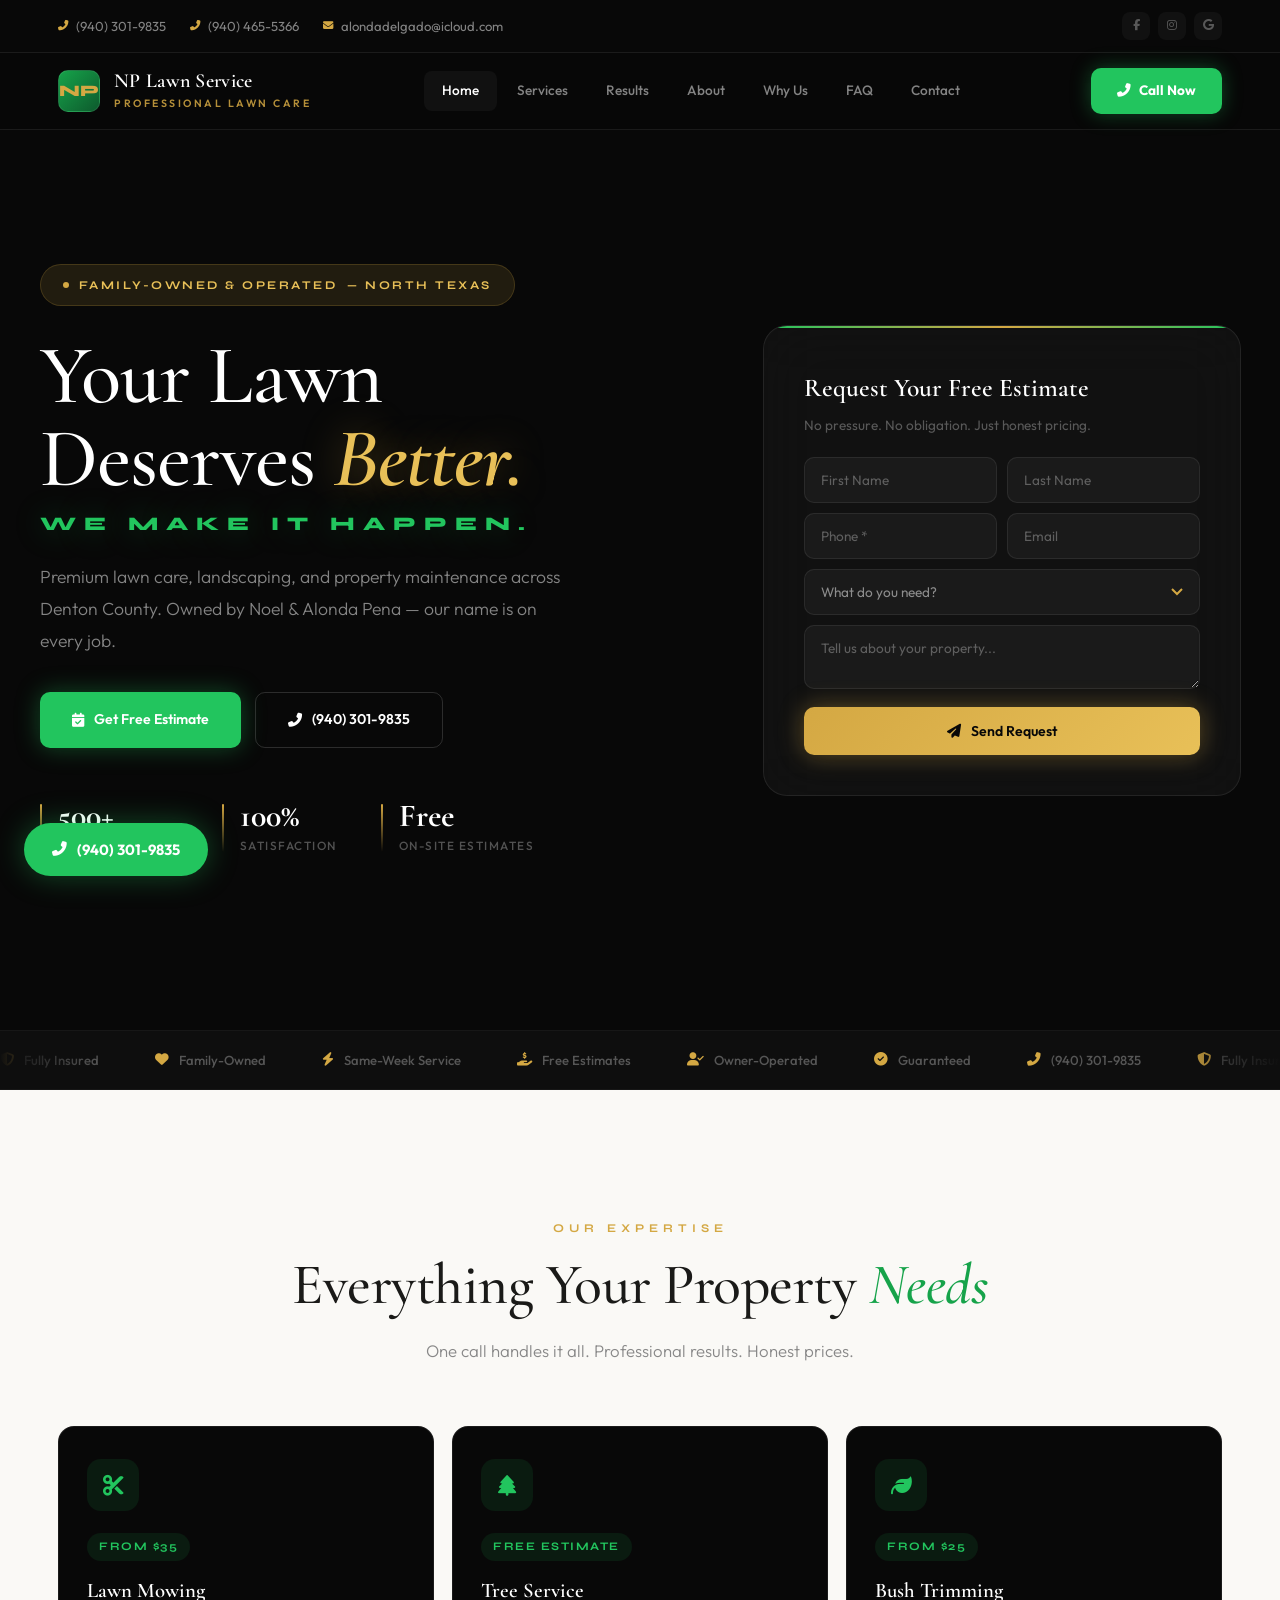
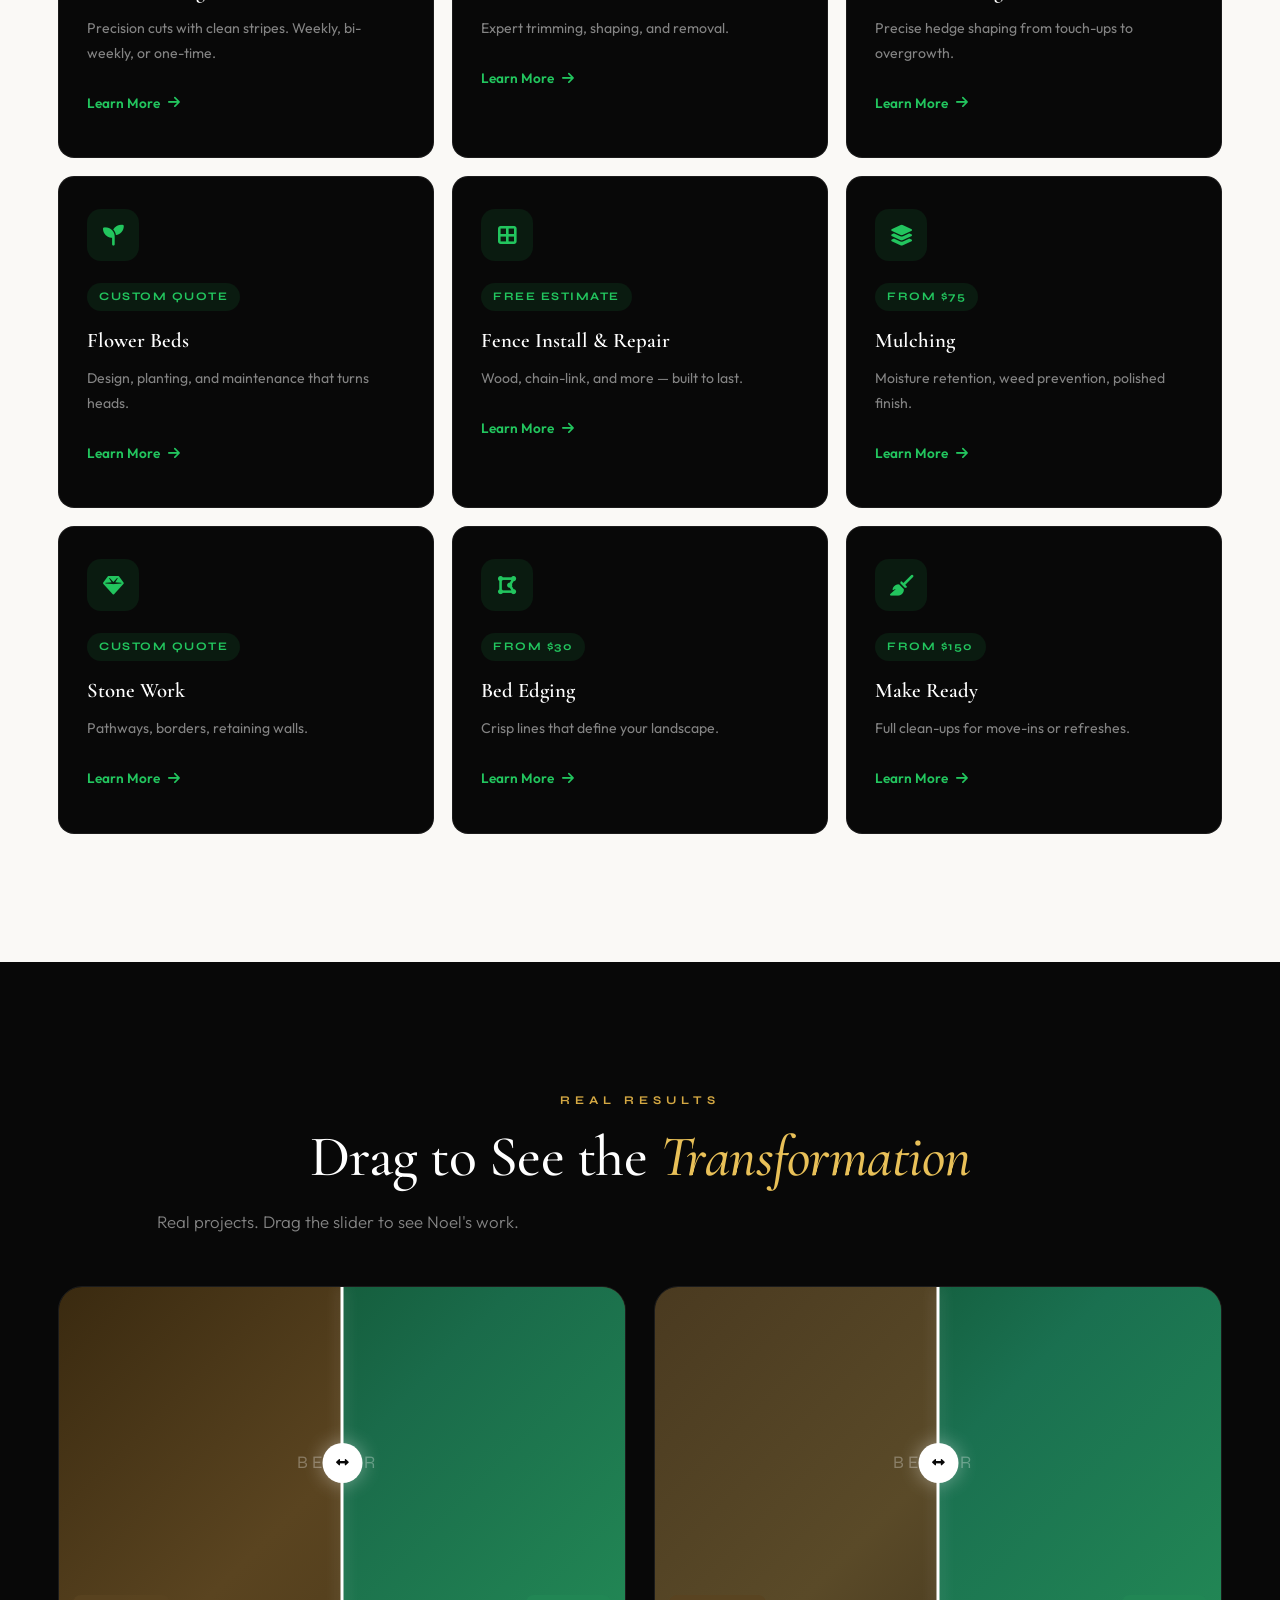
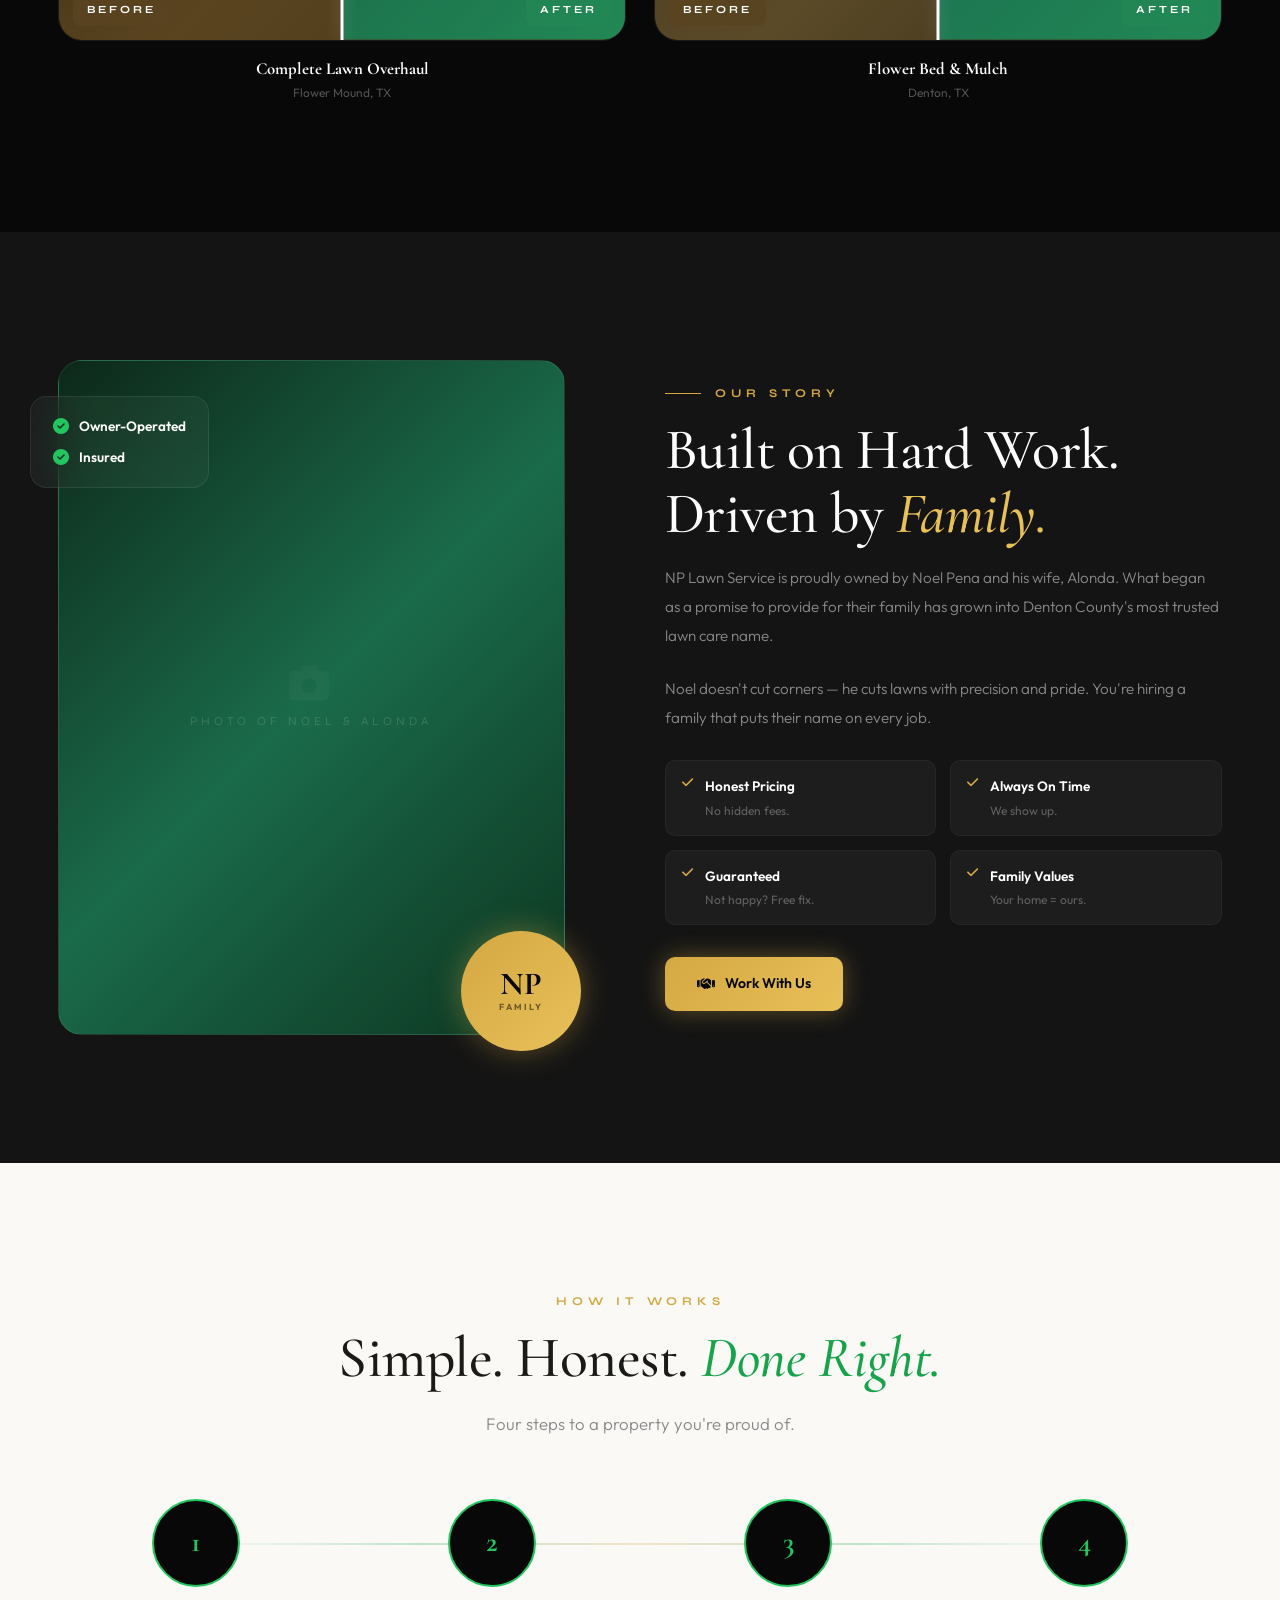
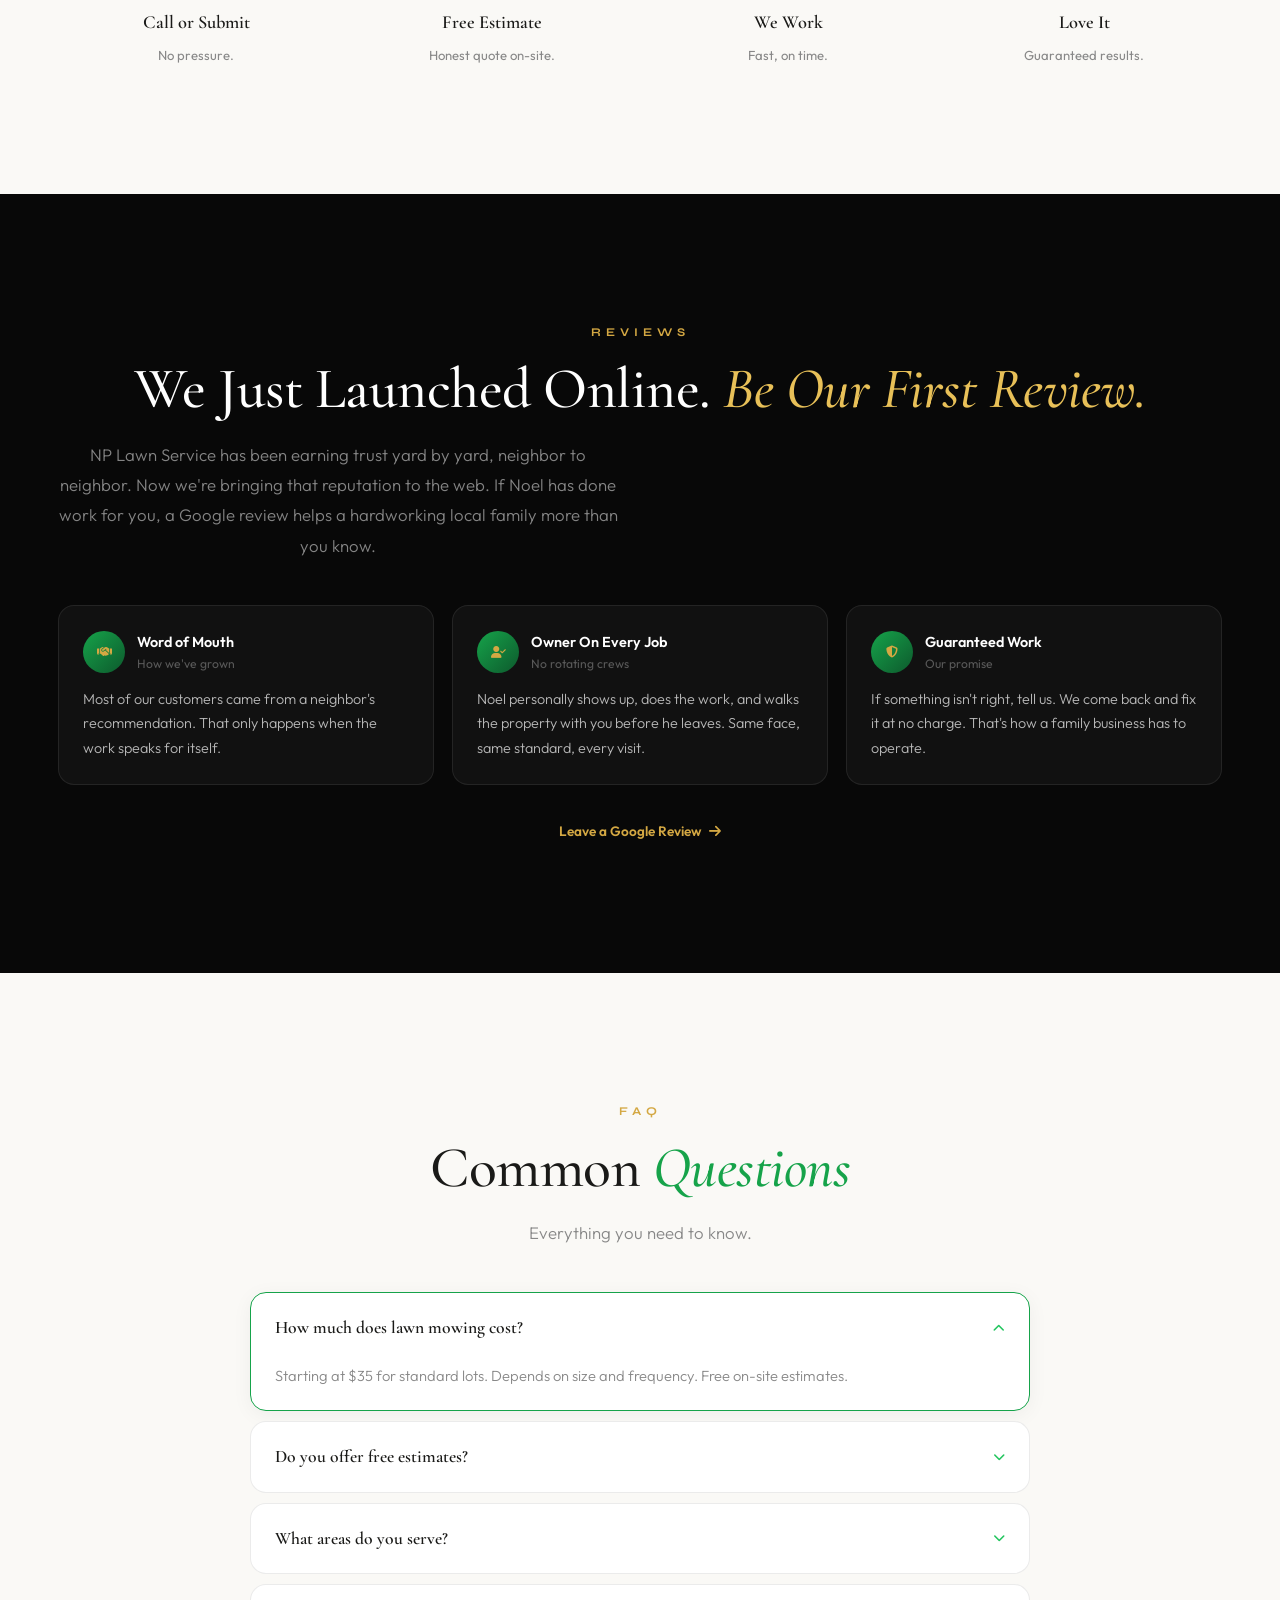
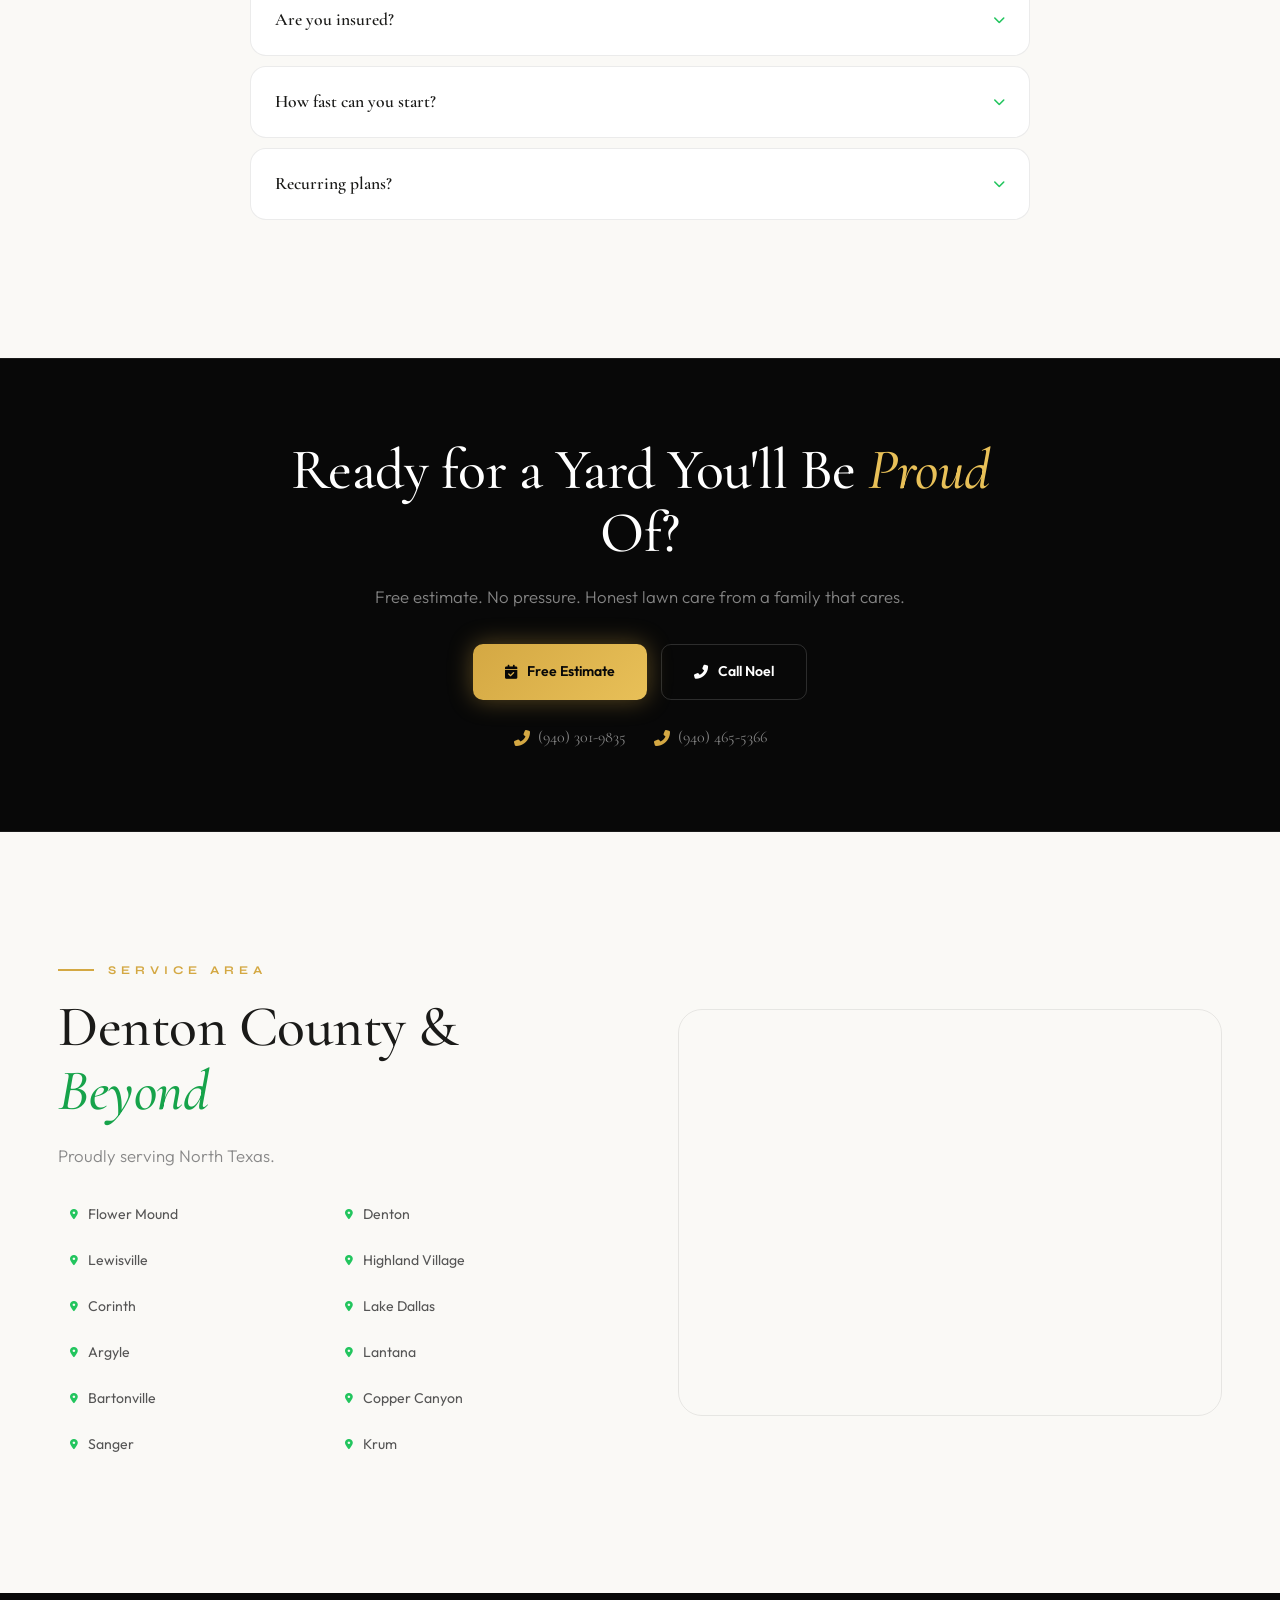
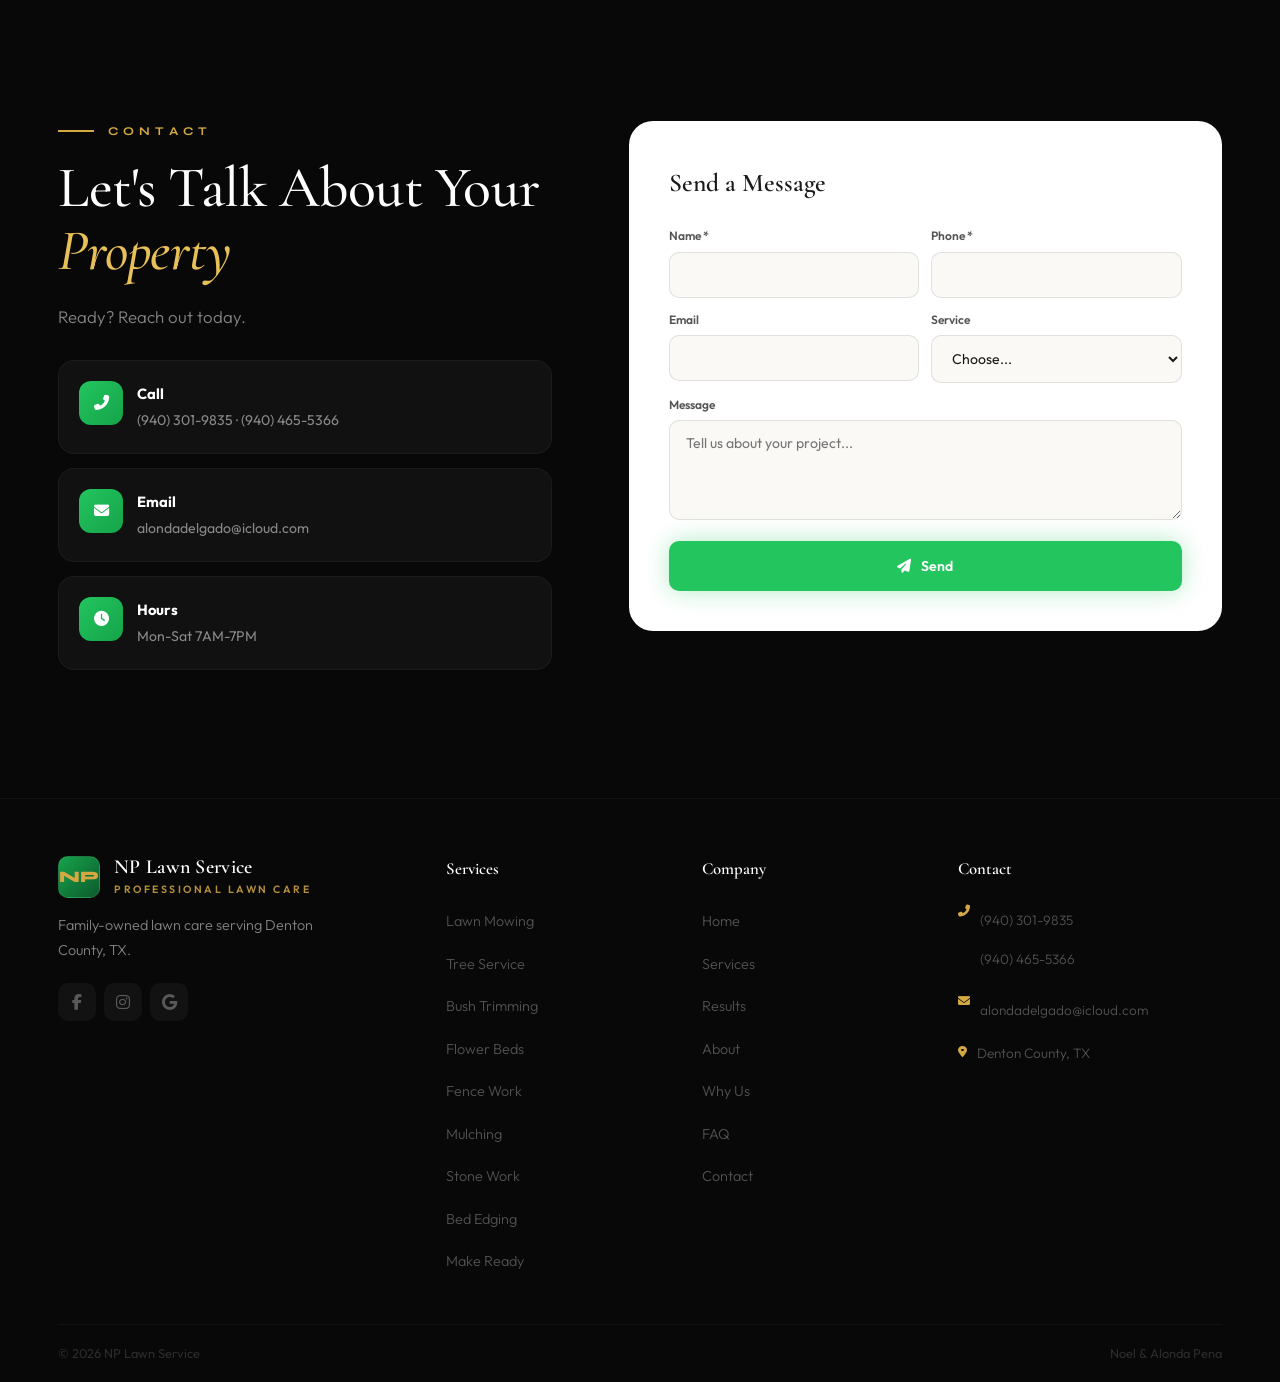
==== commit 1ce72a74: "Restore mobile fixes + card grid and badge wrap fix" ====
--- a/index.html
+++ b/index.html
@@ -21,13 +21,13 @@
 img{max-width:100%;display:block}a{text-decoration:none;color:inherit}ul{list-style:none}button{cursor:pointer;border:none;font-family:inherit}
 .w{max-width:1260px;margin:0 auto;padding:0 clamp(20px,4vw,48px)}
 .rv{opacity:1;transform:translateY(0);transition:opacity .8s var(--e),transform .8s var(--e)}.rv.pending{opacity:0;transform:translateY(40px)}.rv.vi{opacity:1;transform:translateY(0)}.d1{transition-delay:.1s}.d2{transition-delay:.2s}.d3{transition-delay:.3s}
-.tb{background:var(--bk);border-bottom:1px solid var(--w08);padding:10px 0;font-size:.82rem}.tb .w{display:flex;justify-content:space-between;align-items:center;flex-wrap:wrap;gap:10px}.tbl{display:flex;gap:24px}.tbl a{display:flex;align-items:center;gap:8px;color:var(--w5);transition:color .25s}.tbl a:hover{color:var(--gd)}.tbl i{color:var(--gd);font-size:.65rem}.tbr{display:flex;gap:8px}.tbr a{width:28px;height:28px;border-radius:8px;display:flex;align-items:center;justify-content:center;background:var(--w04);color:var(--w3);font-size:.7rem;transition:all .25s}.tbr a:hover{background:var(--gd);color:var(--bk)}
-.nv{position:sticky;top:0;z-index:1000;background:rgba(8,8,8,.85);backdrop-filter:blur(20px);-webkit-backdrop-filter:blur(20px);border-bottom:1px solid var(--w08);transition:all .4s}.nv.sc{background:rgba(8,8,8,.95);box-shadow:0 4px 40px rgba(0,0,0,.5)}.nv .w{display:flex;align-items:center;justify-content:space-between;height:76px}.ll{display:flex;align-items:center;gap:14px}.lm{width:42px;height:42px;border-radius:10px;background:linear-gradient(135deg,var(--grd),#0d5a2d);border:1px solid var(--w08);display:flex;align-items:center;justify-content:center;font-family:var(--fh);font-weight:800;font-size:1rem;color:var(--gd)}.lw{display:flex;flex-direction:column;gap:2px}.lw span:first-child{font-family:var(--fd);font-size:1.25rem;font-weight:600;color:var(--w);line-height:1.2;letter-spacing:.3px}.lw span:last-child{font-family:var(--fb);font-size:.6rem;font-weight:600;letter-spacing:2.5px;text-transform:uppercase;color:var(--gd);opacity:.85}.nm{display:flex;gap:2px}.nm a{padding:8px 18px;font-size:.85rem;font-weight:500;color:var(--w5);border-radius:8px;transition:all .25s}.nm a:hover,.nm a.ac{color:var(--w);background:var(--w04)}.nc a{display:inline-flex;align-items:center;gap:8px;padding:11px 26px;background:var(--gr);color:var(--w);font-weight:700;font-size:.85rem;border-radius:10px;transition:all .3s;box-shadow:0 0 20px var(--grg)}.nc a:hover{box-shadow:0 0 35px var(--grg);transform:translateY(-2px)}.mb{display:none;background:none;color:var(--w);font-size:1.3rem;padding:8px}
+.tb{background:var(--bk);border-bottom:1px solid var(--w08);padding:10px 0;font-size:.82rem}.tb .w{display:flex;justify-content:space-between;align-items:center;flex-wrap:wrap;gap:10px}.tbl{display:flex;gap:24px}.tbl a{display:flex;align-items:center;gap:8px;min-height:32px;color:var(--w5);transition:color .25s}.tbl a:hover{color:var(--gd)}.tbl i{color:var(--gd);font-size:.65rem}.tbr{display:flex;gap:8px}.tbr a{width:28px;height:28px;border-radius:8px;display:flex;align-items:center;justify-content:center;background:var(--w04);color:var(--w3);font-size:.7rem;transition:all .25s}.tbr a:hover{background:var(--gd);color:var(--bk)}
+.nv{position:sticky;top:0;z-index:1000;background:rgba(8,8,8,.85);backdrop-filter:blur(20px);-webkit-backdrop-filter:blur(20px);border-bottom:1px solid var(--w08);transition:all .4s}.nv.sc{background:rgba(8,8,8,.95);box-shadow:0 4px 40px rgba(0,0,0,.5)}.nv .w{display:flex;align-items:center;justify-content:space-between;height:76px}.ll{display:flex;align-items:center;gap:14px}.lm{width:42px;height:42px;border-radius:10px;background:linear-gradient(135deg,var(--grd),#0d5a2d);border:1px solid var(--w08);display:flex;align-items:center;justify-content:center;font-family:var(--fh);font-weight:800;font-size:1rem;color:var(--gd)}.lw{display:flex;flex-direction:column;gap:2px}.lw span:first-child{font-family:var(--fd);font-size:1.25rem;font-weight:600;color:var(--w);line-height:1.2;letter-spacing:.3px}.lw span:last-child{font-family:var(--fb);font-size:.66rem;font-weight:600;letter-spacing:2.5px;text-transform:uppercase;color:var(--gd);opacity:.85}.nm{display:flex;gap:2px}.nm a{padding:8px 18px;font-size:.85rem;font-weight:500;color:var(--w5);border-radius:8px;transition:all .25s}.nm a:hover,.nm a.ac{color:var(--w);background:var(--w04)}.nc a{display:inline-flex;align-items:center;gap:8px;padding:11px 26px;background:var(--gr);color:var(--w);font-weight:700;font-size:.85rem;border-radius:10px;transition:all .3s;box-shadow:0 0 20px var(--grg)}.nc a:hover{box-shadow:0 0 35px var(--grg);transform:translateY(-2px)}.mb{display:none;background:none;color:var(--w);font-size:1.3rem;padding:8px}
 .hero{position:relative;min-height:100vh;display:flex;align-items:center;background:var(--bk);overflow:hidden}
 .hero-video{position:absolute;inset:0;z-index:0}.hero-video video{width:100%;height:100%;object-fit:cover;opacity:.3}
 .hero .w{position:relative;z-index:3;display:grid;grid-template-columns:1.15fr .85fr;gap:clamp(40px,6vw,80px);align-items:center;padding:40px 0 80px}
 .hc{animation:hfi 1.2s var(--e) both}@keyframes hfi{from{opacity:0;transform:translateY(40px)}to{opacity:1;transform:translateY(0)}}
-.heb{display:inline-flex;align-items:center;gap:10px;padding:10px 22px;background:var(--gdd);border:1px solid rgba(212,168,67,.2);border-radius:100px;font-family:var(--fh);font-size:.7rem;font-weight:700;letter-spacing:2.5px;text-transform:uppercase;color:var(--gdb);margin-bottom:28px}.heb::before{content:'';width:6px;height:6px;border-radius:50%;background:var(--gd);animation:bk 2s infinite}@keyframes bk{0%,100%{opacity:1}50%{opacity:.3}}
+.heb{display:inline-flex;align-items:center;gap:10px;padding:10px 22px;background:var(--gdd);border:1px solid rgba(212,168,67,.2);border-radius:100px;font-family:var(--fh);font-size:.74rem;font-weight:700;letter-spacing:2.5px;text-transform:uppercase;color:var(--gdb);margin-bottom:28px}.heb::before{content:'';width:6px;height:6px;border-radius:50%;background:var(--gd);animation:bk 2s infinite}@keyframes bk{0%,100%{opacity:1}50%{opacity:.3}}
 .hero h1{font-family:var(--fd);font-size:clamp(3rem,6.5vw,5.4rem);font-weight:500;line-height:1;color:var(--w);margin-bottom:28px;letter-spacing:-1px}.hero h1 em{font-style:italic;color:var(--gdb);font-weight:600;text-shadow:0 0 40px var(--gdg)}.hero h1 .la{display:block;font-family:var(--fh);font-size:clamp(.9rem,1.8vw,1.2rem);font-weight:800;letter-spacing:8px;text-transform:uppercase;color:var(--gr);margin-top:14px;font-style:normal;text-shadow:0 0 30px var(--grg)}
 .hd{font-size:clamp(1rem,1.4vw,1.1rem);color:var(--w5);max-width:520px;line-height:1.8;margin-bottom:36px;font-weight:300}
 .ha{display:flex;gap:14px;flex-wrap:wrap;margin-bottom:52px}
@@ -35,10 +35,10 @@
 .btn-g{background:var(--gr);color:var(--w);box-shadow:0 0 25px var(--grg)}.btn-g:hover{transform:translateY(-3px);box-shadow:0 0 45px var(--grg);background:#28d965}
 .btn-gold{background:linear-gradient(135deg,var(--gd),var(--gdb));color:var(--bk);box-shadow:0 0 25px var(--gdg)}.btn-gold:hover{transform:translateY(-3px);box-shadow:0 0 45px var(--gdg)}
 .btn-o{background:transparent;color:var(--w);border:1.5px solid var(--w15)}.btn-o:hover{border-color:var(--w5);background:var(--w04)}
-.hs{display:flex;gap:44px}.hst{position:relative;padding-left:18px}.hst::before{content:'';position:absolute;left:0;top:4px;bottom:4px;width:2px;border-radius:2px;background:linear-gradient(to bottom,var(--gd),transparent)}.hsv{font-family:var(--fd);font-size:2rem;font-weight:700;color:var(--w);line-height:1}.hsl{font-size:.72rem;font-weight:500;letter-spacing:1.5px;text-transform:uppercase;color:var(--w3);margin-top:4px}
-.hfc{background:var(--w04);backdrop-filter:blur(30px);-webkit-backdrop-filter:blur(30px);border:1px solid var(--w08);border-radius:var(--rl);padding:clamp(24px,3.5vw,40px);animation:hci 1.2s var(--e) .3s both;position:relative;overflow:hidden}.hfc::before{content:'';position:absolute;top:0;left:0;right:0;height:2px;background:linear-gradient(90deg,var(--gr),var(--gd),var(--gr))}@keyframes hci{from{opacity:0;transform:translateY(30px) scale(.97)}to{opacity:1;transform:translateY(0) scale(1)}}.hfc h3{font-family:var(--fd);font-size:1.6rem;font-weight:600;color:var(--w);margin-bottom:4px}.hfc>p{color:var(--w3);font-size:.85rem;margin-bottom:20px}.hr{display:grid;grid-template-columns:1fr 1fr;gap:10px}.hf{margin-bottom:10px}.hf input,.hf select,.hf textarea{width:100%;padding:13px 16px;background:var(--w04);border:1px solid var(--w08);border-radius:var(--rs);color:var(--w);font-family:var(--fb);font-size:.85rem;transition:all .25s}.hf input::placeholder,.hf textarea::placeholder{color:var(--w3)}.hf input:focus,.hf select:focus,.hf textarea:focus{outline:none;border-color:var(--gd);box-shadow:0 0 0 3px var(--gdd)}.hf select{cursor:pointer;appearance:none;color:var(--w5)}.hf select option{background:var(--bk3);color:var(--w)}.hf textarea{resize:vertical;min-height:60px}.hfc .btn{width:100%;justify-content:center;padding:15px}
+.hs{display:flex;gap:44px}.hst{position:relative;padding-left:18px}.hst::before{content:'';position:absolute;left:0;top:4px;bottom:4px;width:2px;border-radius:2px;background:linear-gradient(to bottom,var(--gd),transparent)}.hsv{font-family:var(--fd);font-size:2rem;font-weight:700;color:var(--w);line-height:1}.hsl{font-size:.74rem;font-weight:500;letter-spacing:1.5px;text-transform:uppercase;color:var(--w3);margin-top:4px}
+.hfc{background:var(--w04);backdrop-filter:blur(30px);-webkit-backdrop-filter:blur(30px);border:1px solid var(--w08);border-radius:var(--rl);padding:clamp(24px,3.5vw,40px);animation:hci 1.2s var(--e) .3s both;position:relative;overflow:hidden}.hfc::before{content:'';position:absolute;top:0;left:0;right:0;height:2px;background:linear-gradient(90deg,var(--gr),var(--gd),var(--gr))}@keyframes hci{from{opacity:0;transform:translateY(30px) scale(.97)}to{opacity:1;transform:translateY(0) scale(1)}}.hfc h3{font-family:var(--fd);font-size:1.6rem;font-weight:600;color:var(--w);margin-bottom:4px}.hfc>p{color:var(--w3);font-size:.85rem;margin-bottom:20px}.hr{display:grid;grid-template-columns:1fr 1fr;gap:10px}.hf{margin-bottom:10px}.hf input,.hf select,.hf textarea{width:100%;padding:13px 16px;background:var(--w04);border:1px solid var(--w08);border-radius:var(--rs);color:var(--w);font-family:var(--fb);font-size:.85rem;transition:all .25s}.hf input::placeholder,.hf textarea::placeholder{color:var(--w3)}.hf input:focus,.hf select:focus,.hf textarea:focus{outline:none;border-color:var(--gd);box-shadow:0 0 0 3px var(--gdd)}.hf select{cursor:pointer;appearance:none;color:var(--w5);background-image:url("data:image/svg+xml,%3Csvg xmlns='http://www.w3.org/2000/svg' width='12' height='8'%3E%3Cpath d='M1 1l5 5 5-5' stroke='%23d4a843' stroke-width='2' fill='none'/%3E%3C/svg%3E");background-repeat:no-repeat;background-position:right 16px center;padding-right:40px}.hf select option{background:var(--bk3);color:var(--w)}.hf textarea{resize:vertical;min-height:60px}.hfc .btn{width:100%;justify-content:center;padding:15px}
 .ts{background:var(--bk2);padding:18px 0;overflow:hidden;position:relative;border-top:1px solid var(--w04);border-bottom:1px solid var(--w04)}.ts::before,.ts::after{content:'';position:absolute;top:0;bottom:0;width:100px;z-index:2}.ts::before{left:0;background:linear-gradient(to right,var(--bk2),transparent)}.ts::after{right:0;background:linear-gradient(to left,var(--bk2),transparent)}.tt{display:flex;gap:56px;animation:mq 25s linear infinite;width:max-content}@keyframes mq{from{transform:translateX(0)}to{transform:translateX(-50%)}}.ti{display:flex;align-items:center;gap:10px;white-space:nowrap;color:var(--w3);font-size:.82rem;font-weight:500}.ti i{color:var(--gd);font-size:.85rem}
-.sp2{padding:clamp(80px,10vw,140px) 0}.sl{font-family:var(--fh);font-size:.72rem;font-weight:700;letter-spacing:5px;text-transform:uppercase;color:var(--gd);display:flex;align-items:center;gap:14px;margin-bottom:16px}.sl::before{content:'';width:36px;height:1.5px;background:var(--gd)}.st{font-family:var(--fd);font-size:clamp(2.2rem,4.5vw,3.6rem);font-weight:500;line-height:1.1;margin-bottom:18px;letter-spacing:-.5px}.sd{font-size:1.05rem;max-width:560px;line-height:1.8;font-weight:300}
+.sp2{padding:clamp(80px,10vw,140px) 0}.sl{font-family:var(--fh);font-size:.74rem;font-weight:700;letter-spacing:5px;text-transform:uppercase;color:var(--gd);display:flex;align-items:center;gap:14px;margin-bottom:16px}.sl::before{content:'';width:36px;height:1.5px;background:var(--gd)}.st{font-family:var(--fd);font-size:clamp(2.2rem,4.5vw,3.6rem);font-weight:500;line-height:1.1;margin-bottom:18px;letter-spacing:-.5px}.sd{font-size:1.05rem;max-width:560px;line-height:1.8;font-weight:300}
 .dk{background:var(--bk);color:var(--w)}.dk .st{color:var(--w)}.dk .st em{color:var(--gdb);font-style:italic}.dk .sd{color:var(--w5)}
 .dk2{background:var(--bk3);color:var(--w)}.dk2 .st{color:var(--w)}.dk2 .st em{color:var(--gdb);font-style:italic}.dk2 .sd{color:var(--w5)}
 .lt{background:var(--cr);color:var(--td)}.lt .st{color:var(--td)}.lt .st em{color:var(--grd);font-style:italic}.lt .sd{color:var(--tl)}
@@ -46,12 +46,12 @@
 .sg{display:grid;grid-template-columns:repeat(3,1fr);gap:18px}
 .sc{background:var(--bk);border:1px solid var(--w08);border-radius:var(--r);padding:32px 28px;position:relative;overflow:hidden;transition:all .45s var(--e);color:var(--w)}.sc::before{content:'';position:absolute;top:0;left:0;right:0;height:2px;background:linear-gradient(90deg,var(--gr),var(--gd));transform:scaleX(0);transition:transform .45s;transform-origin:left}.sc:hover::before{transform:scaleX(1)}.sc:hover{transform:translateY(-8px);box-shadow:0 20px 60px rgba(0,0,0,.4),0 0 30px var(--grg);border-color:var(--w15)}
 .si{width:52px;height:52px;border-radius:14px;background:var(--gri);display:flex;align-items:center;justify-content:center;font-size:1.3rem;color:var(--gr);margin-bottom:20px;transition:all .45s}.sc:hover .si{background:var(--gdd);color:var(--gdb);box-shadow:0 0 20px var(--gdg)}
-.ph{display:inline-block;font-family:var(--fh);font-size:.68rem;font-weight:700;letter-spacing:1.5px;text-transform:uppercase;color:var(--gr);background:var(--gri);padding:4px 12px;border-radius:20px;margin-bottom:12px;transition:all .45s}.sc:hover .ph{color:var(--gdb);background:var(--gdd)}
+.ph{display:inline-block;font-family:var(--fh);font-size:.72rem;font-weight:700;letter-spacing:1.5px;text-transform:uppercase;color:var(--gr);background:var(--gri);padding:4px 12px;border-radius:20px;margin-bottom:12px;transition:all .45s}.sc:hover .ph{color:var(--gdb);background:var(--gdd)}
 .sc h3{font-family:var(--fd);font-size:1.3rem;font-weight:600;color:var(--w);margin-bottom:8px}.sc p{font-size:.88rem;color:var(--w5);line-height:1.75;margin-bottom:16px}
-.slk{font-weight:600;font-size:.82rem;color:var(--gr);display:inline-flex;align-items:center;gap:8px;transition:all .3s}.slk i{transition:transform .3s}.sc:hover .slk{color:var(--gdb)}.sc:hover .slk i{transform:translateX(4px)}
+.slk{font-weight:600;font-size:.85rem;color:var(--gr);display:inline-flex;align-items:center;gap:8px;min-height:44px;transition:all .3s}.slk i{transition:transform .3s}.sc:hover .slk{color:var(--gdb)}.sc:hover .slk i{transform:translateX(4px)}
 .bah{text-align:center;margin-bottom:48px}.bah .sl{justify-content:center}.bah .sl::before{display:none}
 .bag{display:grid;grid-template-columns:1fr 1fr;gap:28px}
-.bas{position:relative;border-radius:var(--rl);overflow:hidden;aspect-ratio:16/10;cursor:col-resize;user-select:none;border:1px solid var(--w08)}.bas .bab,.bas .baa{position:absolute;inset:0;display:flex;align-items:center;justify-content:center}.bas .bab{background:linear-gradient(135deg,#3a2a10,#5a4420,#4a3818);z-index:1}.bas .baa{background:linear-gradient(135deg,#0d4a2a,#1a6b4a,#228855);z-index:2;clip-path:inset(0 0 0 50%)}.bas .bal{position:absolute;bottom:14px;padding:5px 14px;border-radius:8px;font-family:var(--fh);font-size:.6rem;font-weight:700;letter-spacing:3px;text-transform:uppercase;color:var(--w);z-index:5}.bas .bal.bl{left:14px;background:rgba(90,68,32,.85)}.bas .bal.al{right:14px;background:rgba(34,136,85,.85)}.bas .bah2{position:absolute;top:0;bottom:0;left:50%;width:3px;background:var(--w);z-index:4;transform:translateX(-50%);box-shadow:0 0 15px rgba(255,255,255,.3)}.bas .bah2::before{content:'';position:absolute;top:50%;left:50%;transform:translate(-50%,-50%);width:40px;height:40px;border-radius:50%;background:var(--w);box-shadow:0 0 20px rgba(255,255,255,.4)}.bas .bah2::after{content:'\f337';font-family:'Font Awesome 6 Free';font-weight:900;position:absolute;top:50%;left:50%;transform:translate(-50%,-50%);font-size:.8rem;color:var(--bk)}.bas .bt{font-family:var(--fh);font-size:clamp(.8rem,1.4vw,1.1rem);letter-spacing:4px;text-transform:uppercase;color:var(--w3)}
+.bas{position:relative;border-radius:var(--rl);overflow:hidden;aspect-ratio:16/10;cursor:col-resize;user-select:none;touch-action:pan-y;border:1px solid var(--w08)}.bas .bab,.bas .baa{position:absolute;inset:0;display:flex;align-items:center;justify-content:center}.bas .bab{background:linear-gradient(135deg,#3a2a10,#5a4420,#4a3818);z-index:1}.bas .baa{background:linear-gradient(135deg,#0d4a2a,#1a6b4a,#228855);z-index:2;clip-path:inset(0 0 0 50%)}.bas .bal{position:absolute;bottom:14px;padding:6px 14px;border-radius:8px;font-family:var(--fh);font-size:.68rem;font-weight:700;letter-spacing:3px;text-transform:uppercase;color:var(--w);z-index:5}.bas .bal.bl{left:14px;background:rgba(90,68,32,.85)}.bas .bal.al{right:14px;background:rgba(34,136,85,.85)}.bas .bah2{position:absolute;top:0;bottom:0;left:50%;width:3px;background:var(--w);z-index:4;transform:translateX(-50%);box-shadow:0 0 15px rgba(255,255,255,.3)}.bas .bah2::before{content:'';position:absolute;top:50%;left:50%;transform:translate(-50%,-50%);width:40px;height:40px;border-radius:50%;background:var(--w);box-shadow:0 0 20px rgba(255,255,255,.4)}.bas .bah2::after{content:'\f337';font-family:'Font Awesome 6 Free';font-weight:900;position:absolute;top:50%;left:50%;transform:translate(-50%,-50%);font-size:.8rem;color:var(--bk)}.bas .bt{font-family:var(--fh);font-size:clamp(.8rem,1.4vw,1.1rem);letter-spacing:4px;text-transform:uppercase;color:var(--w3)}
 .bac{text-align:center;margin-top:14px}.bac h4{font-family:var(--fd);font-size:1.05rem;color:var(--w)}.bac p{font-size:.75rem;color:var(--w3)}
 .ab2 .w{display:grid;grid-template-columns:1fr 1.1fr;gap:clamp(40px,8vw,100px);align-items:center}
 .av{position:relative}.aim{width:100%;aspect-ratio:3/4;border-radius:var(--rl);background:linear-gradient(135deg,#0d2818,#1a6b4a,#0d3520);overflow:hidden;border:1px solid var(--w08)}.aim .il{position:absolute;inset:0;display:flex;flex-direction:column;align-items:center;justify-content:center;gap:8px;color:var(--w15);font-family:var(--fh);font-size:.75rem;letter-spacing:4px;text-transform:uppercase;text-align:center}.aim .il i{font-size:2.5rem;opacity:.2}
@@ -66,7 +66,7 @@
 .gb{display:flex;align-items:center;justify-content:center;gap:16px;background:var(--w04);border:1px solid var(--w08);border-radius:var(--rl);padding:20px 36px;max-width:420px;margin:0 auto 36px}.gl2 span{font-weight:800;font-size:1.5rem}.g-b{color:#4285f4}.g-r{color:#ea4335}.g-y{color:#fbbc05}.g-g{color:#34a853}.gr2 .gs{color:var(--gd);font-size:1rem;margin-bottom:2px}.gr2 p{font-size:.75rem;color:var(--w3)}
 .rg{display:grid;grid-template-columns:repeat(3,1fr);gap:18px}
 .rc{background:var(--w04);border:1px solid var(--w08);border-radius:var(--r);padding:24px;transition:all .35s}.rc:hover{transform:translateY(-4px);border-color:var(--gdd);box-shadow:0 12px 40px rgba(0,0,0,.3),0 0 20px var(--gdg)}
-.rc .rt{display:flex;align-items:center;gap:12px;margin-bottom:12px}.rc .ra{width:42px;height:42px;font-size:1rem;border-radius:50%;background:linear-gradient(135deg,var(--grd),#0d5a2d);display:flex;align-items:center;justify-content:center;color:var(--gd);font-weight:700;font-size:.75rem}.rc .rn{font-weight:600;font-size:.9rem;color:var(--w)}.rc .rd{font-size:.68rem;color:var(--w3)}.rc .rs2{color:var(--gd);font-size:.72rem;margin-bottom:8px}.rc .rtx{font-size:.9rem;color:var(--w7);line-height:1.7;font-weight:300}.rc .rgoo{display:flex;align-items:center;gap:6px;margin-top:10px;font-size:.68rem;color:var(--w3)}.rc .rgoo i{color:#4285f4}
+.rc .rt{display:flex;align-items:center;gap:12px;margin-bottom:12px}.rc .ra{width:42px;height:42px;font-size:1rem;border-radius:50%;background:linear-gradient(135deg,var(--grd),#0d5a2d);display:flex;align-items:center;justify-content:center;color:var(--gd);font-weight:700;font-size:.75rem}.rc .rn{font-weight:600;font-size:.9rem;color:var(--w)}.rc .rd{font-size:.76rem;color:var(--w3)}.rc .rs2{color:var(--gd);font-size:.72rem;margin-bottom:8px}.rc .rtx{font-size:.9rem;color:var(--w7);line-height:1.7;font-weight:300}.rc .rgoo{display:flex;align-items:center;gap:6px;margin-top:10px;font-size:.68rem;color:var(--w3)}.rc .rgoo i{color:#4285f4}
 .rcta{text-align:center;margin-top:32px}.rcta a{font-weight:600;font-size:.85rem;color:var(--gd);display:inline-flex;align-items:center;gap:8px;transition:gap .2s}.rcta a:hover{gap:14px}
 .fqh{text-align:center;margin-bottom:44px}.fqh .sl{justify-content:center}.fqh .sl::before{display:none}.fqh .sd{margin:0 auto}
 .fql{max-width:780px;margin:0 auto}.fqi{border:1px solid rgba(0,0,0,.08);border-radius:var(--r);margin-bottom:10px;background:#fff;overflow:hidden;transition:all .3s}.fqi.open{border-color:var(--grd);box-shadow:0 4px 20px rgba(0,0,0,.05)}
@@ -76,16 +76,44 @@
 .arw{display:grid;grid-template-columns:1fr 1fr;gap:clamp(40px,6vw,80px);align-items:center}.al2{display:grid;grid-template-columns:1fr 1fr;gap:6px;margin-top:24px}.al2 li{display:flex;align-items:center;gap:10px;padding:8px 12px;font-size:.88rem;color:var(--tm);border-radius:8px;transition:all .2s}.al2 li:hover{background:var(--crd)}.al2 li i{color:var(--gr);font-size:.65rem}.amp{width:100%;aspect-ratio:4/3;border-radius:var(--rl);overflow:hidden;border:1px solid rgba(0,0,0,.08)}.amp iframe{width:100%;height:100%;border:0}
 .ctw{display:grid;grid-template-columns:1fr 1.2fr;gap:clamp(40px,6vw,80px);align-items:start}.ccs{display:flex;flex-direction:column;gap:14px;margin-top:28px}.cc{display:flex;gap:14px;padding:20px;background:var(--w04);border-radius:var(--r);border:1px solid var(--w04);transition:all .3s}.cc:hover{border-color:var(--w08);background:var(--w08);transform:translateY(-2px)}.cci{width:44px;height:44px;border-radius:12px;background:linear-gradient(135deg,var(--gr),var(--grd));display:flex;align-items:center;justify-content:center;color:var(--w);font-size:.95rem;flex-shrink:0}.cc h4{font-size:.92rem;font-weight:700;color:var(--w);margin-bottom:3px}.cc p,.cc a{font-size:.88rem;color:var(--w5)}.cc a:hover{color:var(--gd)}
 .cfw{background:var(--w);border-radius:var(--rl);padding:clamp(24px,3.5vw,40px);color:var(--td)}.cfw h3{font-family:var(--fd);font-size:1.6rem;font-weight:600;color:var(--td);margin-bottom:22px}.cr2{display:grid;grid-template-columns:1fr 1fr;gap:12px}.cf2{margin-bottom:12px}.cf2 label{display:block;font-size:.75rem;font-weight:600;color:var(--tm);margin-bottom:5px}.cf2 input,.cf2 select,.cf2 textarea{width:100%;padding:13px 16px;border:1px solid rgba(0,0,0,.1);border-radius:var(--rs);font-family:var(--fb);font-size:.88rem;color:var(--td);background:var(--cr);transition:all .25s}.cf2 input:focus,.cf2 select:focus,.cf2 textarea:focus{outline:none;border-color:var(--gr);box-shadow:0 0 0 3px var(--gri)}.cf2 textarea{resize:vertical;min-height:100px}.cfw .btn{width:100%;justify-content:center;padding:16px}
-.ft{background:var(--bk);padding:56px 0 0;color:var(--w5);border-top:1px solid var(--w04)}.fg2{display:grid;grid-template-columns:1.6fr 1fr 1fr 1.2fr;gap:36px;padding-bottom:40px;border-bottom:1px solid var(--w04)}.ftb p{font-size:.9rem;line-height:1.75;margin:14px 0 20px;max-width:280px;font-weight:300}.fsc{display:flex;gap:8px}.fsc a{width:38px;height:38px;border-radius:10px;background:var(--w04);display:flex;align-items:center;justify-content:center;color:var(--w3);transition:all .25s}.fsc a:hover{background:var(--gr);color:var(--w);transform:translateY(-2px)}.fc2 h4{font-family:var(--fd);font-size:1.05rem;font-weight:600;color:var(--w);margin-bottom:18px}.fc2 li{margin-bottom:8px}.fc2 a{font-size:.88rem;color:var(--w3);transition:color .2s;font-weight:300}.fc2 a:hover{color:var(--gd)}.fcr{display:flex;align-items:flex-start;gap:10px;margin-bottom:12px}.fcr i{color:var(--gd);margin-top:4px;font-size:.75rem}.fcr a,.fcr span{font-size:.85rem;color:var(--w3);font-weight:300}.fbt{padding:18px 0;display:flex;justify-content:space-between;align-items:center;font-size:.75rem;flex-wrap:wrap;gap:8px;color:var(--w15)}
+.ft{background:var(--bk);padding:56px 0 0;color:var(--w5);border-top:1px solid var(--w04)}.fg2{display:grid;grid-template-columns:1.6fr 1fr 1fr 1.2fr;gap:36px;padding-bottom:40px;border-bottom:1px solid var(--w04)}.ftb p{font-size:.9rem;line-height:1.75;margin:14px 0 20px;max-width:280px;font-weight:300}.fsc{display:flex;gap:8px}.fsc a{width:38px;height:38px;border-radius:10px;background:var(--w04);display:flex;align-items:center;justify-content:center;color:var(--w3);transition:all .25s}.fsc a:hover{background:var(--gr);color:var(--w);transform:translateY(-2px)}.fc2 h4{font-family:var(--fd);font-size:1.05rem;font-weight:600;color:var(--w);margin-bottom:18px}.fc2 li{margin-bottom:2px}.fc2 a{display:inline-block;padding:8px 0;font-size:.9rem;color:var(--w3);transition:color .2s;font-weight:300}.fc2 a:hover{color:var(--gd)}.fcr{display:flex;align-items:flex-start;gap:10px;margin-bottom:12px}.fcr i{color:var(--gd);margin-top:4px;font-size:.75rem}.fcr a,.fcr span{font-size:.85rem;color:var(--w3);font-weight:300}.fbt{padding:18px 0;display:flex;justify-content:space-between;align-items:center;font-size:.8rem;flex-wrap:wrap;gap:8px;color:var(--w15)}
 .fp{position:fixed;bottom:24px;left:24px;z-index:999;display:flex;align-items:center;gap:10px;background:var(--gr);color:var(--w);padding:14px 28px;border-radius:100px;font-weight:700;font-size:.92rem;box-shadow:0 0 30px var(--grg);transition:all .3s;animation:fpl 3s infinite}.fp:hover{transform:translateY(-3px);box-shadow:0 0 50px var(--grg)}@keyframes fpl{0%,100%{box-shadow:0 0 30px var(--grg)}50%{box-shadow:0 0 50px rgba(34,197,94,.5)}}
 .stb2{position:fixed;bottom:24px;right:24px;z-index:999;width:48px;height:48px;border-radius:12px;background:var(--bk4);color:var(--gd);display:flex;align-items:center;justify-content:center;font-size:.95rem;box-shadow:0 4px 20px rgba(0,0,0,.4);opacity:0;transform:translateY(20px);transition:all .35s;border:1px solid var(--w08)}.stb2.vi{opacity:1;transform:translateY(0)}.stb2:hover{background:var(--gd);color:var(--bk);transform:translateY(-3px)}
 @media(max-width:1024px){.hero .w{grid-template-columns:1fr;text-align:center}.hd{margin:0 auto 36px}.ha{justify-content:center}.hs{justify-content:center}.hfc{max-width:500px;margin:0 auto}.ab2 .w,.arw,.ctw{grid-template-columns:1fr}.sg{grid-template-columns:repeat(2,1fr)}.pg{grid-template-columns:repeat(2,1fr);gap:36px}.pg::before{display:none}.bag{grid-template-columns:1fr}.rg{grid-template-columns:1fr;max-width:480px;margin:0 auto}.fg2{grid-template-columns:1fr 1fr}}
 @media(max-width:768px){.tbl{flex-direction:column;gap:3px;align-items:flex-start}.nm,.nc{display:none}.mb{display:block}.nm.op{display:flex;flex-direction:column;position:absolute;top:76px;left:0;right:0;background:rgba(8,8,8,.97);backdrop-filter:blur(20px);padding:16px;gap:2px;border-bottom:1px solid var(--w08);z-index:999}.hero h1{font-size:2.4rem}.hs{flex-direction:column;gap:14px;align-items:center}.hr,.sg,.avl,.pg,.cr2,.al2,.fg2{grid-template-columns:1fr}.cps{flex-direction:column;gap:10px}.fp span{display:none}.fp{padding:15px;border-radius:50%}}
+
+.nm-call{display:none}
+@media(max-width:768px){
+.tb{padding:6px 0}.tbl{flex-direction:row!important;gap:14px!important;align-items:center!important;flex:1;justify-content:space-between}.tbl a{font-size:.8rem;white-space:nowrap}.tbl a:nth-child(3){display:none}.tbr{display:none}
+.nm.op{padding:12px 16px 16px}.nm.op a{padding:14px 16px;font-size:1rem;border-radius:10px}.nm-call{display:flex!important;align-items:center;gap:10px;margin-top:8px;background:var(--gr)!important;color:#fff!important;font-weight:700;justify-content:center}
+.hero{min-height:0}.hero .w{padding:36px 0 64px}
+.heb{font-size:.68rem;letter-spacing:1.8px;padding:8px 16px;margin-bottom:22px}.heb-x{display:none}
+.hero h1{font-size:2.5rem;letter-spacing:-.5px}.hero h1 .la{font-size:.82rem;letter-spacing:4px;margin-top:10px}
+.hd{font-size:.98rem;margin-bottom:28px}
+.ha{gap:10px;margin-bottom:36px}.ha .btn{width:100%;justify-content:center}
+.hs{flex-direction:row!important;gap:0!important;justify-content:space-between!important;border-top:1px solid var(--w08);border-bottom:1px solid var(--w08);padding:16px 0}.hst{flex:1;padding:0 4px;text-align:center}.hst::before{display:none}.hsv{font-size:1.5rem}.hsl{font-size:.62rem;letter-spacing:1px;white-space:nowrap}
+.hfc{padding:22px 18px}.hfc h3{font-size:1.4rem}
+.sp2{padding:60px 0}.st{font-size:2rem}.sd{font-size:.98rem}
+.svch{margin-bottom:28px}.sg{gap:12px}
+.sc{display:grid;grid-template-columns:48px 1fr;column-gap:16px;padding:20px 18px;align-items:start}.sc::before{display:none}.si{width:48px;height:48px;font-size:1.2rem;margin:0;grid-row:1/5}.ph{margin-bottom:6px;font-size:.66rem;padding:3px 10px}.sc h3{font-size:1.15rem;margin-bottom:4px}.sc p{font-size:.85rem;margin-bottom:6px;line-height:1.6}.sc .ph{justify-self:start}.sc .slk{grid-column:2;justify-self:start;min-height:36px;font-size:.82rem}
+.bag{gap:20px}.bas .bt{font-size:.8rem}
+.ab2 .w{gap:28px}.aim{aspect-ratio:4/3}.aec{position:static;margin:0 0 14px;display:flex;gap:18px;padding:12px 16px;justify-content:center}.aec .aer{margin-top:0!important}.abd{bottom:12px;right:12px;width:92px;height:92px}.abd span:first-child{font-size:1.5rem}.abd span:last-child{font-size:.5rem}
+.avl{gap:10px;margin:22px 0 26px}
+.prh{margin-bottom:32px}.pg{grid-template-columns:1fr 1fr!important;gap:24px 14px}.sn{width:64px;height:64px;font-size:1.4rem;margin-bottom:12px}.ps h4{font-size:1.05rem}.ps p{font-size:.8rem}
+.rg{gap:12px}.rc{padding:20px}
+.cb{padding:60px 0}.cbs .btn{width:100%;justify-content:center}.cps{flex-direction:row!important;gap:18px!important;justify-content:center!important}.cp{font-size:.95rem}
+.al2{grid-template-columns:1fr 1fr!important;gap:2px}.al2 li{padding:6px 8px;font-size:.85rem}.amp{aspect-ratio:16/10}
+.ccs{gap:10px}.cc{padding:16px}.cfw{padding:22px 18px}
+.ft{padding:40px 0 0}.fg2{grid-template-columns:1fr 1fr!important;gap:28px 16px}.ftb{grid-column:1/-1}.fc2:last-child{grid-column:1/-1}.fc2 h4{margin-bottom:10px}
+.fbt{justify-content:center;text-align:center;gap:4px;flex-direction:column;font-size:.75rem}
+.stb2{display:none}
+}
+@media(max-width:380px){.hsv{font-size:1.3rem}.hsl{font-size:.56rem}.tbl a{font-size:.74rem}}
 </style>
 </head>
 <body>
 <div class="tb"><div class="w"><div class="tbl"><a href="tel:9403019835"><i class="fas fa-phone-alt"></i> (940) 301-9835</a><a href="tel:9404655366"><i class="fas fa-phone-alt"></i> (940) 465-5366</a><a href="mailto:alondadelgado@icloud.com"><i class="fas fa-envelope"></i> alondadelgado@icloud.com</a></div><div class="tbr"><a href="https://facebook.com" target="_blank" rel="noopener" aria-label="Facebook"><i class="fab fa-facebook-f"></i></a><a href="https://instagram.com" target="_blank" rel="noopener" aria-label="Instagram"><i class="fab fa-instagram"></i></a><a href="https://www.google.com/search?q=NP+Lawn+Service+Denton+County+TX" target="_blank" rel="noopener" aria-label="Google"><i class="fab fa-google"></i></a></div></div></div>
-<nav class="nv" id="nv"><div class="w"><a href="#home" class="ll"><div class="lm">NP</div><div class="lw"><span>NP Lawn Service</span><span>Professional Lawn Care</span></div></a><div class="nm" id="nm"><a href="#home" class="ac">Home</a><a href="#services">Services</a><a href="#proof">Results</a><a href="#about">About</a><a href="#reviews">Why Us</a><a href="#faq">FAQ</a><a href="#contact">Contact</a></div><div class="nc"><a href="tel:9403019835"><i class="fas fa-phone-alt"></i> Call Now</a></div><button class="mb" id="mb" aria-label="Menu"><i class="fas fa-bars"></i></button></div></nav>
+<nav class="nv" id="nv"><div class="w"><a href="#home" class="ll"><div class="lm">NP</div><div class="lw"><span>NP Lawn Service</span><span>Professional Lawn Care</span></div></a><div class="nm" id="nm"><a href="#home" class="ac">Home</a><a href="#services">Services</a><a href="#proof">Results</a><a href="#about">About</a><a href="#reviews">Why Us</a><a href="#faq">FAQ</a><a href="#contact">Contact</a><a href="tel:9403019835" class="nm-call"><i class="fas fa-phone-alt"></i> Call (940) 301-9835</a></div><div class="nc"><a href="tel:9403019835"><i class="fas fa-phone-alt"></i> Call Now</a></div><button class="mb" id="mb" aria-label="Menu"><i class="fas fa-bars"></i></button></div></nav>
 <section class="hero" id="home"><div class="hero-video"></div><div class="w"><div class="hc"><div class="heb">Family-Owned &amp; Operated<span class="heb-x"> — North Texas</span></div><h1>Your Lawn<br>Deserves <em>Better.</em><span class="la">We make it happen.</span></h1><p class="hd">Premium lawn care, landscaping, and property maintenance across Denton County. Owned by Noel &amp; Alonda Pena — our name is on every job.</p><div class="ha"><a href="#contact" class="btn btn-g"><i class="fas fa-calendar-check"></i> Get Free Estimate</a><a href="tel:9403019835" class="btn btn-o"><i class="fas fa-phone-alt"></i> (940) 301-9835</a></div><div class="hs"><div class="hst"><div class="hsv" data-count="500">0</div><div class="hsl">Lawns Serviced</div></div><div class="hst"><div class="hsv">100%</div><div class="hsl">Satisfaction</div></div><div class="hst"><div class="hsv">Free</div><div class="hsl">On-Site Estimates</div></div></div></div><div class="hfc"><h3>Request Your Free Estimate</h3><p>No pressure. No obligation. Just honest pricing.</p><form action="https://formsubmit.co/alondadelgado@icloud.com" method="POST"><input type="hidden" name="_subject" value="New Estimate Request — nplawnservice.com"><input type="hidden" name="_template" value="table"><input type="hidden" name="_captcha" value="false"><input type="hidden" name="_next" value="https://nplawnservice.com/thanks.html"><input type="text" name="_honey" style="display:none"><div class="hr"><div class="hf"><input type="text" name="First Name" placeholder="First Name" required></div><div class="hf"><input type="text" name="Last Name" placeholder="Last Name"></div></div><div class="hr"><div class="hf"><input type="tel" name="Phone" placeholder="Phone *" required></div><div class="hf"><input type="email" name="Email" placeholder="Email"></div></div><div class="hf"><select name="Service" required><option value="" disabled selected>What do you need?</option><option>Lawn Mowing</option><option>Tree Service</option><option>Bush Trimming</option><option>Flower Beds</option><option>Fence Install/Repair</option><option>Mulching</option><option>Stone Work</option><option>Bed Edging</option><option>Make Ready</option><option>Multiple</option></select></div><div class="hf"><textarea name="Message" placeholder="Tell us about your property..."></textarea></div><button type="submit" class="btn btn-gold"><i class="fas fa-paper-plane"></i> Send Request</button></form></div></div></section>
 <div class="ts"><div class="tt"><div class="ti"><i class="fas fa-shield-alt"></i> Fully Insured</div><div class="ti"><i class="fas fa-heart"></i> Family-Owned</div><div class="ti"><i class="fas fa-bolt"></i> Same-Week Service</div><div class="ti"><i class="fas fa-hand-holding-usd"></i> Free Estimates</div><div class="ti"><i class="fas fa-user-check"></i> Owner-Operated</div><div class="ti"><i class="fas fa-check-circle"></i> Guaranteed</div><div class="ti"><i class="fas fa-phone-alt"></i> (940) 301-9835</div><div class="ti"><i class="fas fa-shield-alt"></i> Fully Insured</div><div class="ti"><i class="fas fa-heart"></i> Family-Owned</div><div class="ti"><i class="fas fa-bolt"></i> Same-Week Service</div><div class="ti"><i class="fas fa-hand-holding-usd"></i> Free Estimates</div><div class="ti"><i class="fas fa-user-check"></i> Owner-Operated</div><div class="ti"><i class="fas fa-check-circle"></i> Guaranteed</div><div class="ti"><i class="fas fa-phone-alt"></i> (940) 301-9835</div></div></div>
 <section class="lt sp2" id="services"><div class="w"><div class="svch rv"><div class="sl">Our Expertise</div><h2 class="st">Everything Your Property <em>Needs</em></h2><p class="sd">One call handles it all. Professional results. Honest prices.</p></div><div class="sg"><div class="sc rv d1"><div class="si"><i class="fas fa-cut"></i></div><div class="ph">From $35</div><h3>Lawn Mowing</h3><p>Precision cuts with clean stripes. Weekly, bi-weekly, or one-time.</p><a href="services/lawn-mowing.html" class="slk">Learn More <i class="fas fa-arrow-right"></i></a></div><div class="sc rv d2"><div class="si"><i class="fas fa-tree"></i></div><div class="ph">Free Estimate</div><h3>Tree Service</h3><p>Expert trimming, shaping, and removal.</p><a href="services/tree-service.html" class="slk">Learn More <i class="fas fa-arrow-right"></i></a></div><div class="sc rv d3"><div class="si"><i class="fas fa-leaf"></i></div><div class="ph">From $25</div><h3>Bush Trimming</h3><p>Precise hedge shaping from touch-ups to overgrowth.</p><a href="services/bush-trimming.html" class="slk">Learn More <i class="fas fa-arrow-right"></i></a></div><div class="sc rv d1"><div class="si"><i class="fas fa-seedling"></i></div><div class="ph">Custom Quote</div><h3>Flower Beds</h3><p>Design, planting, and maintenance that turns heads.</p><a href="services/flower-beds.html" class="slk">Learn More <i class="fas fa-arrow-right"></i></a></div><div class="sc rv d2"><div class="si"><i class="fas fa-border-all"></i></div><div class="ph">Free Estimate</div><h3>Fence Install &amp; Repair</h3><p>Wood, chain-link, and more — built to last.</p><a href="services/fence-installation.html" class="slk">Learn More <i class="fas fa-arrow-right"></i></a></div><div class="sc rv d3"><div class="si"><i class="fas fa-layer-group"></i></div><div class="ph">From $75</div><h3>Mulching</h3><p>Moisture retention, weed prevention, polished finish.</p><a href="services/mulching.html" class="slk">Learn More <i class="fas fa-arrow-right"></i></a></div><div class="sc rv d1"><div class="si"><i class="fas fa-gem"></i></div><div class="ph">Custom Quote</div><h3>Stone Work</h3><p>Pathways, borders, retaining walls.</p><a href="services/stone-work.html" class="slk">Learn More <i class="fas fa-arrow-right"></i></a></div><div class="sc rv d2"><div class="si"><i class="fas fa-draw-polygon"></i></div><div class="ph">From $30</div><h3>Bed Edging</h3><p>Crisp lines that define your landscape.</p><a href="services/bed-edging.html" class="slk">Learn More <i class="fas fa-arrow-right"></i></a></div><div class="sc rv d3"><div class="si"><i class="fas fa-broom"></i></div><div class="ph">From $150</div><h3>Make Ready</h3><p>Full clean-ups for move-ins or refreshes.</p><a href="services/make-ready-cleanup.html" class="slk">Learn More <i class="fas fa-arrow-right"></i></a></div></div></div></section>
@@ -95,9 +123,9 @@
 <section class="dk sp2" id="reviews"><div class="w"><div class="rvh rv"><div class="sl">Reviews</div><h2 class="st">We Just Launched Online. <em>Be Our First Review.</em></h2><p class="sd">NP Lawn Service has been earning trust yard by yard, neighbor to neighbor. Now we're bringing that reputation to the web. If Noel has done work for you, a Google review helps a hardworking local family more than you know.</p></div><div class="rg"><div class="rc rv d1"><div class="rt"><div class="ra"><i class="fas fa-handshake"></i></div><div><div class="rn">Word of Mouth</div><div class="rd">How we've grown</div></div></div><div class="rtx">Most of our customers came from a neighbor's recommendation. That only happens when the work speaks for itself.</div></div><div class="rc rv d2"><div class="rt"><div class="ra"><i class="fas fa-user-check"></i></div><div><div class="rn">Owner On Every Job</div><div class="rd">No rotating crews</div></div></div><div class="rtx">Noel personally shows up, does the work, and walks the property with you before he leaves. Same face, same standard, every visit.</div></div><div class="rc rv d3"><div class="rt"><div class="ra"><i class="fas fa-shield-alt"></i></div><div><div class="rn">Guaranteed Work</div><div class="rd">Our promise</div></div></div><div class="rtx">If something isn't right, tell us. We come back and fix it at no charge. That's how a family business has to operate.</div></div></div><div class="rcta rv"><a href="https://www.google.com/search?q=NP+Lawn+Service+Denton+County+TX" target="_blank" rel="noopener">Leave a Google Review <i class="fas fa-arrow-right"></i></a></div></div></section>
 <section class="lt sp2" id="faq"><div class="w"><div class="fqh rv"><div class="sl">FAQ</div><h2 class="st">Common <em>Questions</em></h2><p class="sd">Everything you need to know.</p></div><div class="fql rv"><div class="fqi open"><div class="fqq" onclick="tF(this)">How much does lawn mowing cost? <i class="fas fa-chevron-down"></i></div><div class="fqa"><div class="fqai">Starting at $35 for standard lots. Depends on size and frequency. Free on-site estimates.</div></div></div><div class="fqi"><div class="fqq" onclick="tF(this)">Do you offer free estimates? <i class="fas fa-chevron-down"></i></div><div class="fqa"><div class="fqai">Yes! Noel visits your property and quotes on the spot. No pressure.</div></div></div><div class="fqi"><div class="fqq" onclick="tF(this)">What areas do you serve? <i class="fas fa-chevron-down"></i></div><div class="fqa"><div class="fqai">Flower Mound, Denton, Lewisville, Highland Village, Corinth, Lake Dallas, Argyle, Lantana, and more.</div></div></div><div class="fqi"><div class="fqq" onclick="tF(this)">Are you insured? <i class="fas fa-chevron-down"></i></div><div class="fqa"><div class="fqai">Yes. Fully licensed and insured.</div></div></div><div class="fqi"><div class="fqq" onclick="tF(this)">How fast can you start? <i class="fas fa-chevron-down"></i></div><div class="fqa"><div class="fqai">Usually same week. Urgent jobs often same-day.</div></div></div><div class="fqi"><div class="fqq" onclick="tF(this)">Recurring plans? <i class="fas fa-chevron-down"></i></div><div class="fqa"><div class="fqai">Weekly and bi-weekly at discounted rates with priority scheduling.</div></div></div></div></div></section>
 <section class="cb"><div class="w"><h2 class="st">Ready for a Yard You'll Be <em>Proud</em> Of?</h2><p class="sd">Free estimate. No pressure. Honest lawn care from a family that cares.</p><div class="cbs"><a href="#contact" class="btn btn-gold"><i class="fas fa-calendar-check"></i> Free Estimate</a><a href="tel:9403019835" class="btn btn-o"><i class="fas fa-phone-alt"></i> Call Noel</a></div><div class="cps"><div class="cp"><i class="fas fa-phone-alt"></i> (940) 301-9835</div><div class="cp"><i class="fas fa-phone-alt"></i> (940) 465-5366</div></div></div></section>
-<section class="lt sp2" id="area"><div class="w arw"><div class="rv"><div class="sl">Service Area</div><h2 class="st">Denton County &amp; <em>Beyond</em></h2><p class="sd">Proudly serving North Texas.</p><ul class="al2"><li><i class="fas fa-map-marker-alt"></i> Flower Mound</li><li><i class="fas fa-map-marker-alt"></i> Denton</li><li><i class="fas fa-map-marker-alt"></i> Lewisville</li><li><i class="fas fa-map-marker-alt"></i> Highland Village</li><li><i class="fas fa-map-marker-alt"></i> Corinth</li><li><i class="fas fa-map-marker-alt"></i> Lake Dallas</li><li><i class="fas fa-map-marker-alt"></i> Argyle</li><li><i class="fas fa-map-marker-alt"></i> Lantana</li><li><i class="fas fa-map-marker-alt"></i> Bartonville</li><li><i class="fas fa-map-marker-alt"></i> Copper Canyon</li><li><i class="fas fa-map-marker-alt"></i> Sanger</li><li><i class="fas fa-map-marker-alt"></i> Krum</li></ul></div><div class="amp rv d2"><iframe src="https://www.google.com/maps/embed?pb=!1m18!1m12!1m3!1d214376.7!2d-97.18!3d33.1!2m3!1f0!2f0!3f0!3m2!1i1024!2i768!4f13.1!3m3!1m2!1s0x864c2a0a47a364c1%3A0xfa26ff8c5b2ea32c!2sDenton%20County%2C%20TX!5e0!3m2!1sen!2sus!4v1" allowfullscreen loading="lazy" title="Service Area"></iframe></div></div></section>
+<section class="lt sp2" id="area"><div class="w arw"><div class="rv"><div class="sl">Service Area</div><h2 class="st">Denton County &amp; <em>Beyond</em></h2><p class="sd">Proudly serving North Texas.</p><ul class="al2"><li><i class="fas fa-map-marker-alt"></i> Flower Mound</li><li><i class="fas fa-map-marker-alt"></i> Denton</li><li><i class="fas fa-map-marker-alt"></i> Lewisville</li><li><i class="fas fa-map-marker-alt"></i> Highland Village</li><li><i class="fas fa-map-marker-alt"></i> Corinth</li><li><i class="fas fa-map-marker-alt"></i> Lake Dallas</li><li><i class="fas fa-map-marker-alt"></i> Argyle</li><li><i class="fas fa-map-marker-alt"></i> Lantana</li><li><i class="fas fa-map-marker-alt"></i> Bartonville</li><li><i class="fas fa-map-marker-alt"></i> Copper Canyon</li><li><i class="fas fa-map-marker-alt"></i> Sanger</li><li><i class="fas fa-map-marker-alt"></i> Krum</li></ul></div><div class="amp rv d2"><iframe src="https://www.google.com/maps?q=Denton+County,+TX&z=9&output=embed" allowfullscreen loading="lazy" title="Service Area"></iframe></div></div></section>
 <section class="dk sp2" id="contact"><div class="w ctw"><div class="rv"><div class="sl">Contact</div><h2 class="st">Let's Talk About Your <em>Property</em></h2><p class="sd">Ready? Reach out today.</p><div class="ccs"><div class="cc"><div class="cci"><i class="fas fa-phone-alt"></i></div><div><h4>Call</h4><p><a href="tel:9403019835">(940) 301-9835</a> · <a href="tel:9404655366">(940) 465-5366</a></p></div></div><div class="cc"><div class="cci"><i class="fas fa-envelope"></i></div><div><h4>Email</h4><p><a href="mailto:alondadelgado@icloud.com">alondadelgado@icloud.com</a></p></div></div><div class="cc"><div class="cci"><i class="fas fa-clock"></i></div><div><h4>Hours</h4><p>Mon-Sat 7AM-7PM</p></div></div></div></div><div class="cfw rv d2"><h3>Send a Message</h3><form action="https://formsubmit.co/alondadelgado@icloud.com" method="POST"><input type="hidden" name="_subject" value="New Message — nplawnservice.com"><input type="hidden" name="_template" value="table"><input type="hidden" name="_captcha" value="false"><input type="hidden" name="_next" value="https://nplawnservice.com/thanks.html"><input type="text" name="_honey" style="display:none"><div class="cr2"><div class="cf2"><label>Name *</label><input type="text" name="Name" required></div><div class="cf2"><label>Phone *</label><input type="tel" name="Phone" required></div></div><div class="cr2"><div class="cf2"><label>Email</label><input type="email" name="Email"></div><div class="cf2"><label>Service</label><select name="Service"><option value="" disabled selected>Choose...</option><option>Lawn Mowing</option><option>Tree Service</option><option>Bush Trimming</option><option>Flower Beds</option><option>Fence</option><option>Mulching</option><option>Stone Work</option><option>Bed Edging</option><option>Make Ready</option><option>Multiple</option></select></div></div><div class="cf2"><label>Message</label><textarea name="Message" placeholder="Tell us about your project..."></textarea></div><button type="submit" class="btn btn-g"><i class="fas fa-paper-plane"></i> Send</button></form></div></div></section>
-<footer class="ft"><div class="w"><div class="fg2"><div class="ftb"><a href="#home" class="ll"><div class="lm">NP</div><div class="lw"><span>NP Lawn Service</span><span>Professional Lawn Care</span></div></a><p>Family-owned lawn care serving Denton County, TX.</p><div class="fsc"><a href="https://facebook.com" target="_blank" rel="noopener" aria-label="Facebook"><i class="fab fa-facebook-f"></i></a><a href="https://instagram.com" target="_blank" rel="noopener" aria-label="Instagram"><i class="fab fa-instagram"></i></a><a href="https://www.google.com/search?q=NP+Lawn+Service+Denton+County+TX" target="_blank" rel="noopener" aria-label="Google"><i class="fab fa-google"></i></a></div></div><div class="fc2"><h4>Services</h4><ul><li><a href="services/lawn-mowing.html">Lawn Mowing</a></li><li><a href="services/tree-service.html">Tree Service</a></li><li><a href="services/bush-trimming.html">Bush Trimming</a></li><li><a href="services/flower-beds.html">Flower Beds</a></li><li><a href="services/fence-installation.html">Fence Work</a></li><li><a href="services/mulching.html">Mulching</a></li><li><a href="services/stone-work.html">Stone Work</a></li><li><a href="services/bed-edging.html">Bed Edging</a></li><li><a href="services/make-ready-cleanup.html">Make Ready</a></li></ul></div><div class="fc2"><h4>Company</h4><ul><li><a href="#home">Home</a></li><li><a href="#services">Services</a></li><li><a href="#proof">Results</a></li><li><a href="#about">About</a></li><li><a href="#reviews">Reviews</a></li><li><a href="#faq">FAQ</a></li><li><a href="#contact">Contact</a></li></ul></div><div class="fc2"><h4>Contact</h4><div class="fcr"><i class="fas fa-phone-alt"></i><div><a href="tel:9403019835">(940) 301-9835</a><br><a href="tel:9404655366">(940) 465-5366</a></div></div><div class="fcr"><i class="fas fa-envelope"></i><a href="mailto:alondadelgado@icloud.com">alondadelgado@icloud.com</a></div><div class="fcr"><i class="fas fa-map-marker-alt"></i><span>Denton County, TX</span></div></div></div><div class="fbt"><span>&copy; 2026 NP Lawn Service</span><span>Noel &amp; Alonda Pena</span></div></div></footer>
+<footer class="ft"><div class="w"><div class="fg2"><div class="ftb"><a href="#home" class="ll"><div class="lm">NP</div><div class="lw"><span>NP Lawn Service</span><span>Professional Lawn Care</span></div></a><p>Family-owned lawn care serving Denton County, TX.</p><div class="fsc"><a href="https://facebook.com" target="_blank" rel="noopener" aria-label="Facebook"><i class="fab fa-facebook-f"></i></a><a href="https://instagram.com" target="_blank" rel="noopener" aria-label="Instagram"><i class="fab fa-instagram"></i></a><a href="https://www.google.com/search?q=NP+Lawn+Service+Denton+County+TX" target="_blank" rel="noopener" aria-label="Google"><i class="fab fa-google"></i></a></div></div><div class="fc2"><h4>Services</h4><ul><li><a href="services/lawn-mowing.html">Lawn Mowing</a></li><li><a href="services/tree-service.html">Tree Service</a></li><li><a href="services/bush-trimming.html">Bush Trimming</a></li><li><a href="services/flower-beds.html">Flower Beds</a></li><li><a href="services/fence-installation.html">Fence Work</a></li><li><a href="services/mulching.html">Mulching</a></li><li><a href="services/stone-work.html">Stone Work</a></li><li><a href="services/bed-edging.html">Bed Edging</a></li><li><a href="services/make-ready-cleanup.html">Make Ready</a></li></ul></div><div class="fc2"><h4>Company</h4><ul><li><a href="#home">Home</a></li><li><a href="#services">Services</a></li><li><a href="#proof">Results</a></li><li><a href="#about">About</a></li><li><a href="#reviews">Why Us</a></li><li><a href="#faq">FAQ</a></li><li><a href="#contact">Contact</a></li></ul></div><div class="fc2"><h4>Contact</h4><div class="fcr"><i class="fas fa-phone-alt"></i><div><a href="tel:9403019835">(940) 301-9835</a><br><a href="tel:9404655366">(940) 465-5366</a></div></div><div class="fcr"><i class="fas fa-envelope"></i><a href="mailto:alondadelgado@icloud.com">alondadelgado@icloud.com</a></div><div class="fcr"><i class="fas fa-map-marker-alt"></i><span>Denton County, TX</span></div></div></div><div class="fbt"><span>&copy; 2026 NP Lawn Service</span><span>Noel &amp; Alonda Pena</span></div></div></footer>
 <a href="tel:9403019835" class="fp"><i class="fas fa-phone-alt"></i><span>(940) 301-9835</span></a>
 <button class="stb2" id="stb" aria-label="Back to top"><i class="fas fa-chevron-up"></i></button>
 <script>
@@ -108,7 +136,7 @@
 document.querySelectorAll('.rv').forEach(el=>{el.classList.add('pending');new IntersectionObserver(es=>{if(es[0].isIntersecting){es[0].target.classList.remove('pending');es[0].target.classList.add('vi')}},{threshold:.08,rootMargin:'0px 0px -30px 0px'}).observe(el)});
 const ce=document.querySelector('[data-count]');if(ce){let c=false;new IntersectionObserver(es=>{if(es[0].isIntersecting&&!c){c=true;let v=0;const t=+ce.dataset.count,s=Math.ceil(t/60),i=setInterval(()=>{v+=s;if(v>=t){v=t;clearInterval(i)}ce.textContent=v+'+'},25)}},{threshold:.5}).observe(ce)}
 document.querySelectorAll('section[id]').forEach(s=>{new IntersectionObserver(es=>{if(es[0].isIntersecting)document.querySelectorAll('.nm a').forEach(a=>a.classList.toggle('ac',a.getAttribute('href')==='#'+s.id))},{threshold:.2}).observe(s)});
-function iBA(id,aid,hid){const s=document.getElementById(id),a=document.getElementById(aid),h=document.getElementById(hid);let d=false;function u(x){const r=s.getBoundingClientRect();let p=((x-r.left)/r.width)*100;p=Math.max(2,Math.min(98,p));a.style.clipPath='inset(0 0 0 '+p+'%)';h.style.left=p+'%'}s.addEventListener('mousedown',e=>{d=true;u(e.clientX)});window.addEventListener('mousemove',e=>{if(d)u(e.clientX)});window.addEventListener('mouseup',()=>d=false);s.addEventListener('touchstart',e=>{d=true;u(e.touches[0].clientX)},{passive:true});window.addEventListener('touchmove',e=>{if(d)u(e.touches[0].clientX)},{passive:true});window.addEventListener('touchend',()=>d=false)}
+function iBA(id,aid,hid){const s=document.getElementById(id),a=document.getElementById(aid),h=document.getElementById(hid);let d=false;function u(x){const r=s.getBoundingClientRect();let p=((x-r.left)/r.width)*100;p=Math.max(2,Math.min(98,p));a.style.clipPath='inset(0 0 0 '+p+'%)';h.style.left=p+'%'}s.addEventListener('pointerdown',e=>{d=true;s.setPointerCapture(e.pointerId);u(e.clientX)});s.addEventListener('pointermove',e=>{if(d)u(e.clientX)});['pointerup','pointercancel'].forEach(t=>s.addEventListener(t,()=>d=false));s.addEventListener('touchstart',e=>u(e.touches[0].clientX),{passive:true});s.addEventListener('touchmove',e=>{u(e.touches[0].clientX)},{passive:true})}
 iBA('b1','b1a','b1h');iBA('b2','b2a','b2h');
 function tF(el){const i=el.parentElement,o=i.classList.contains('open');document.querySelectorAll('.fqi').forEach(x=>x.classList.remove('open'));if(!o)i.classList.add('open')}
 </script>
@@ -116,3 +144,4 @@
 </html>
 
 
+
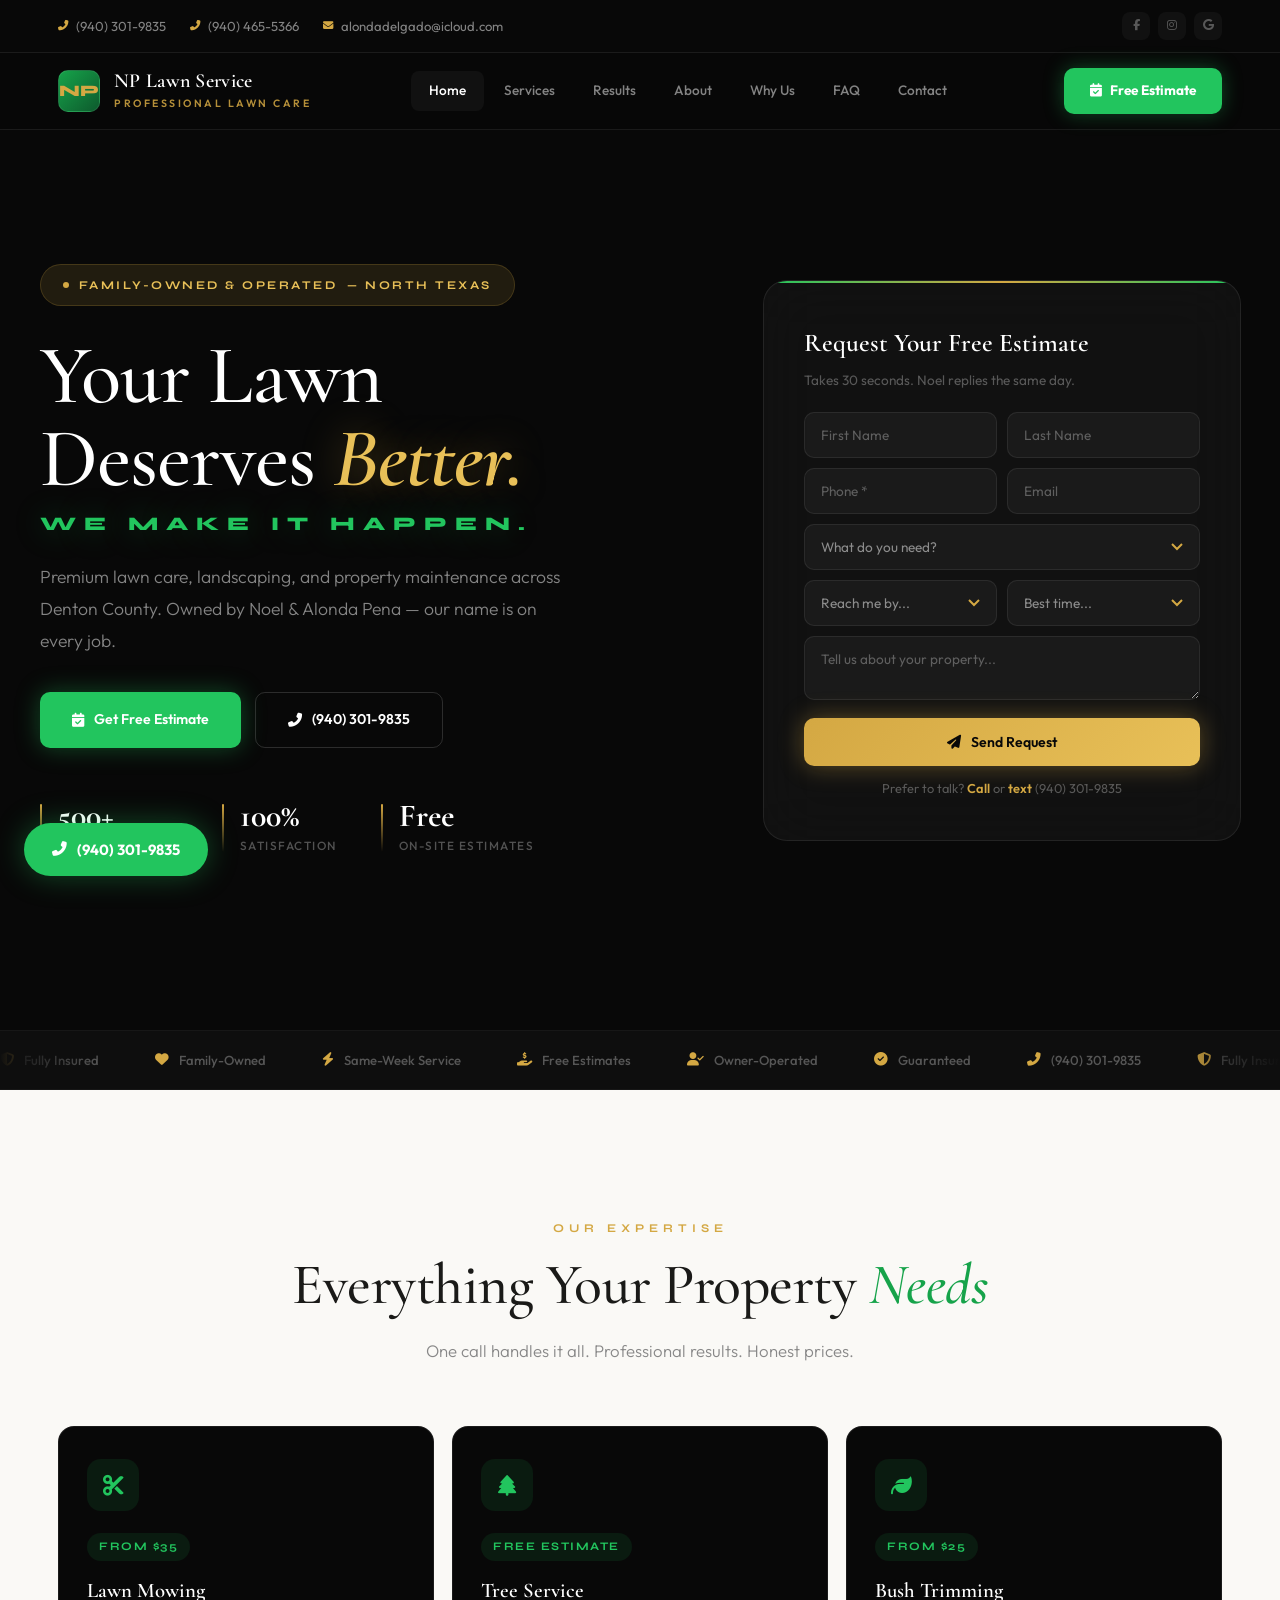
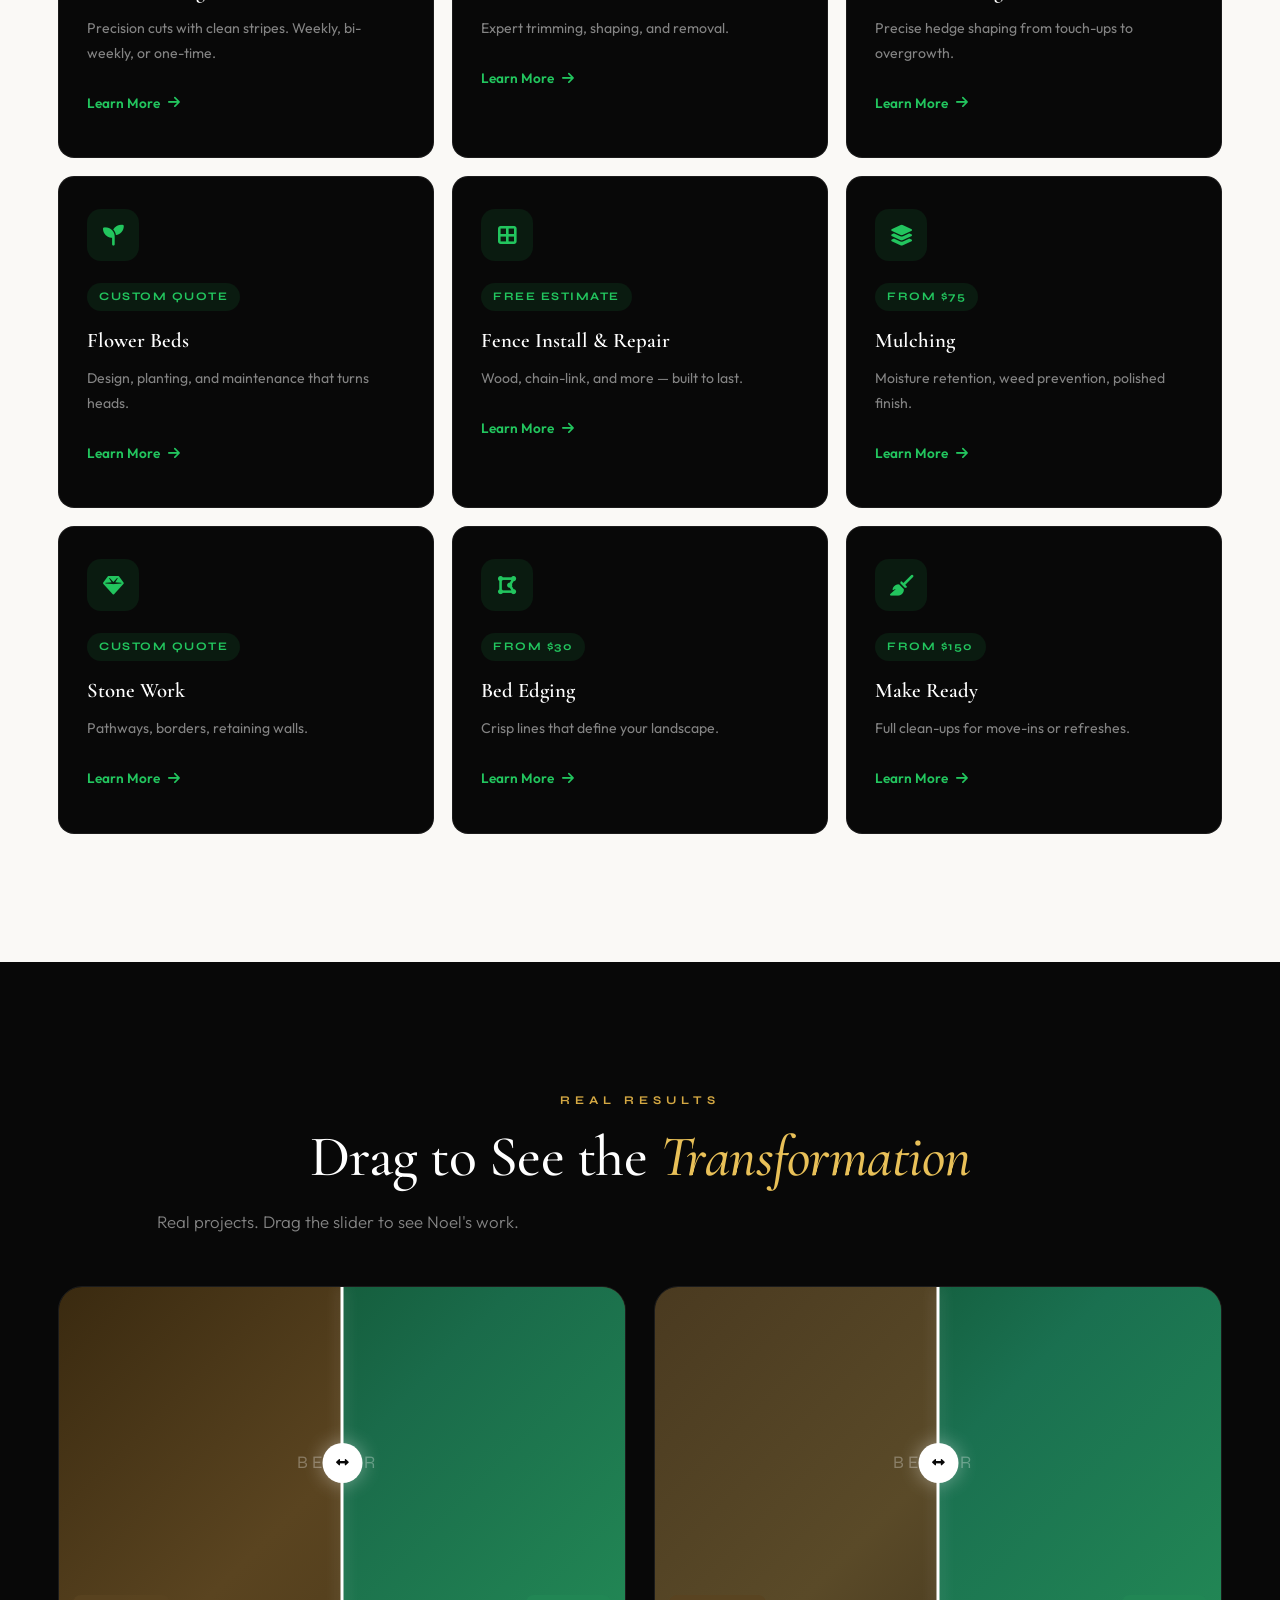
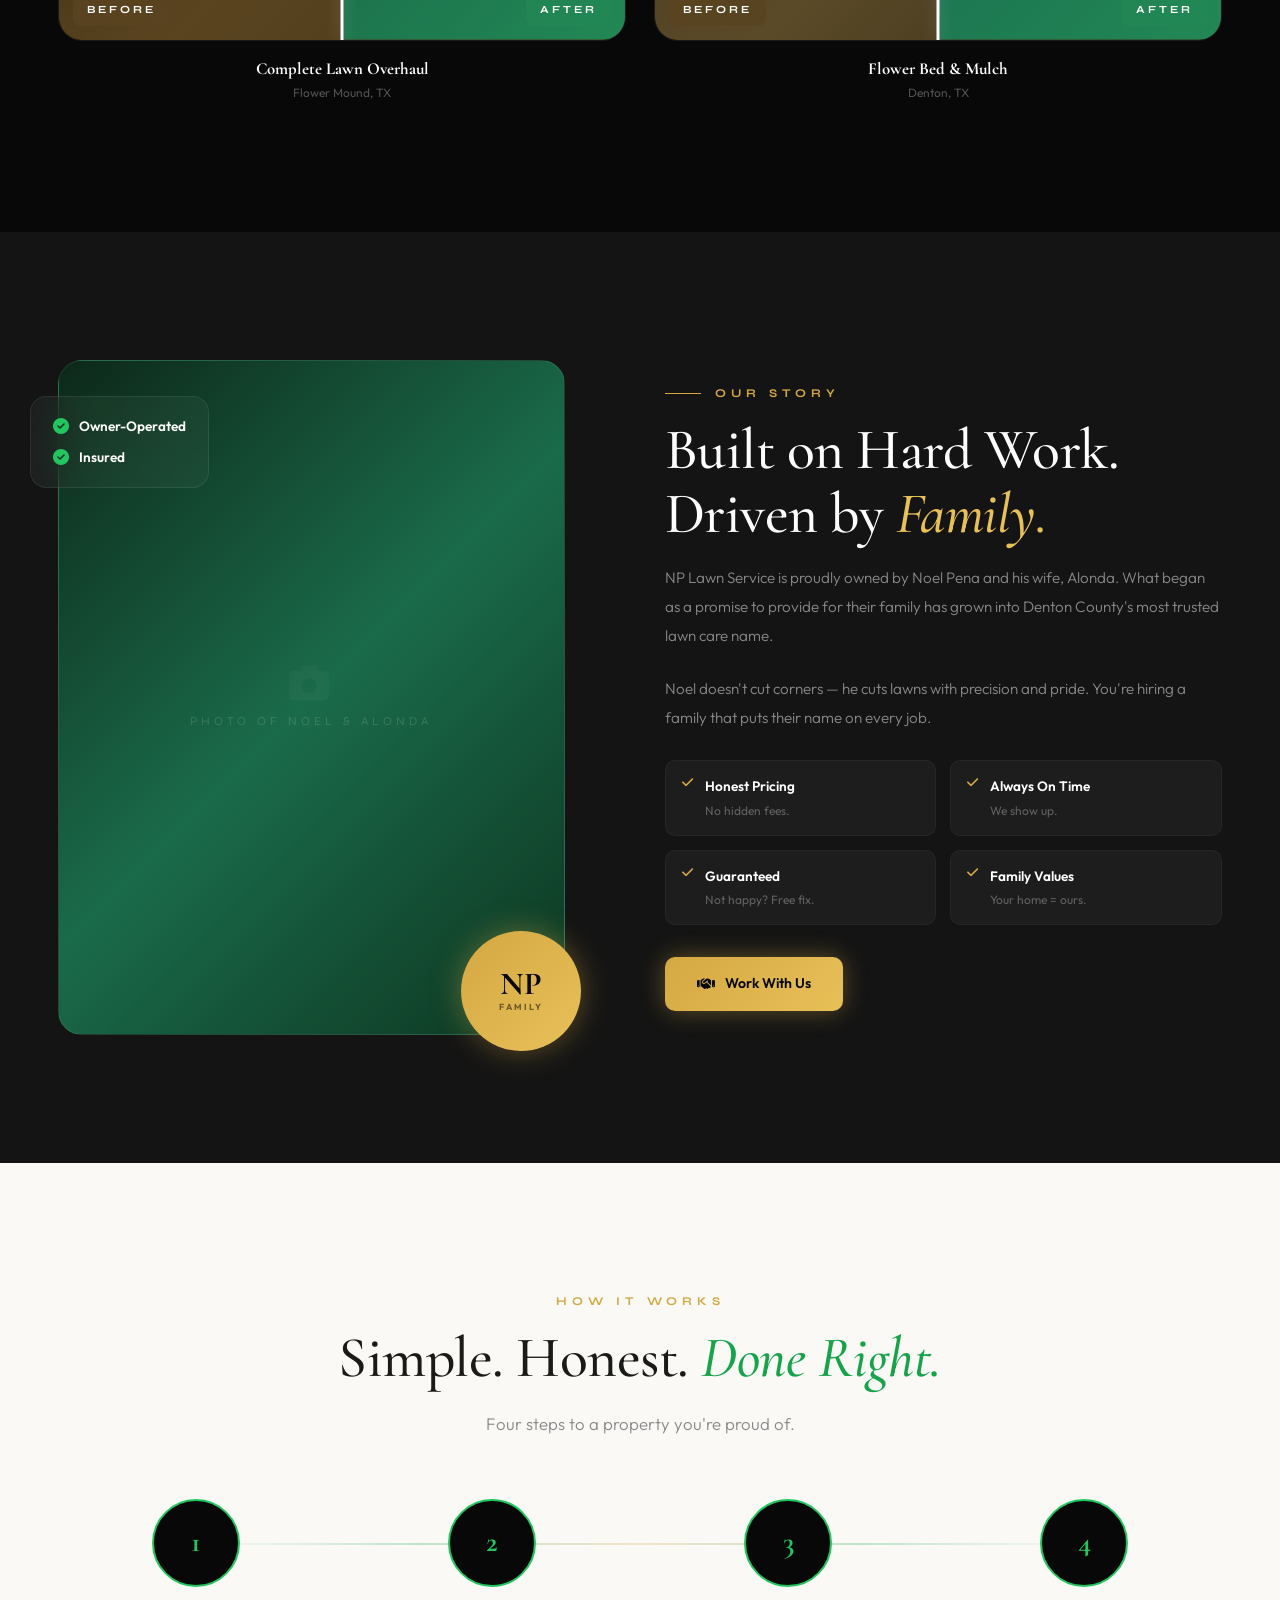
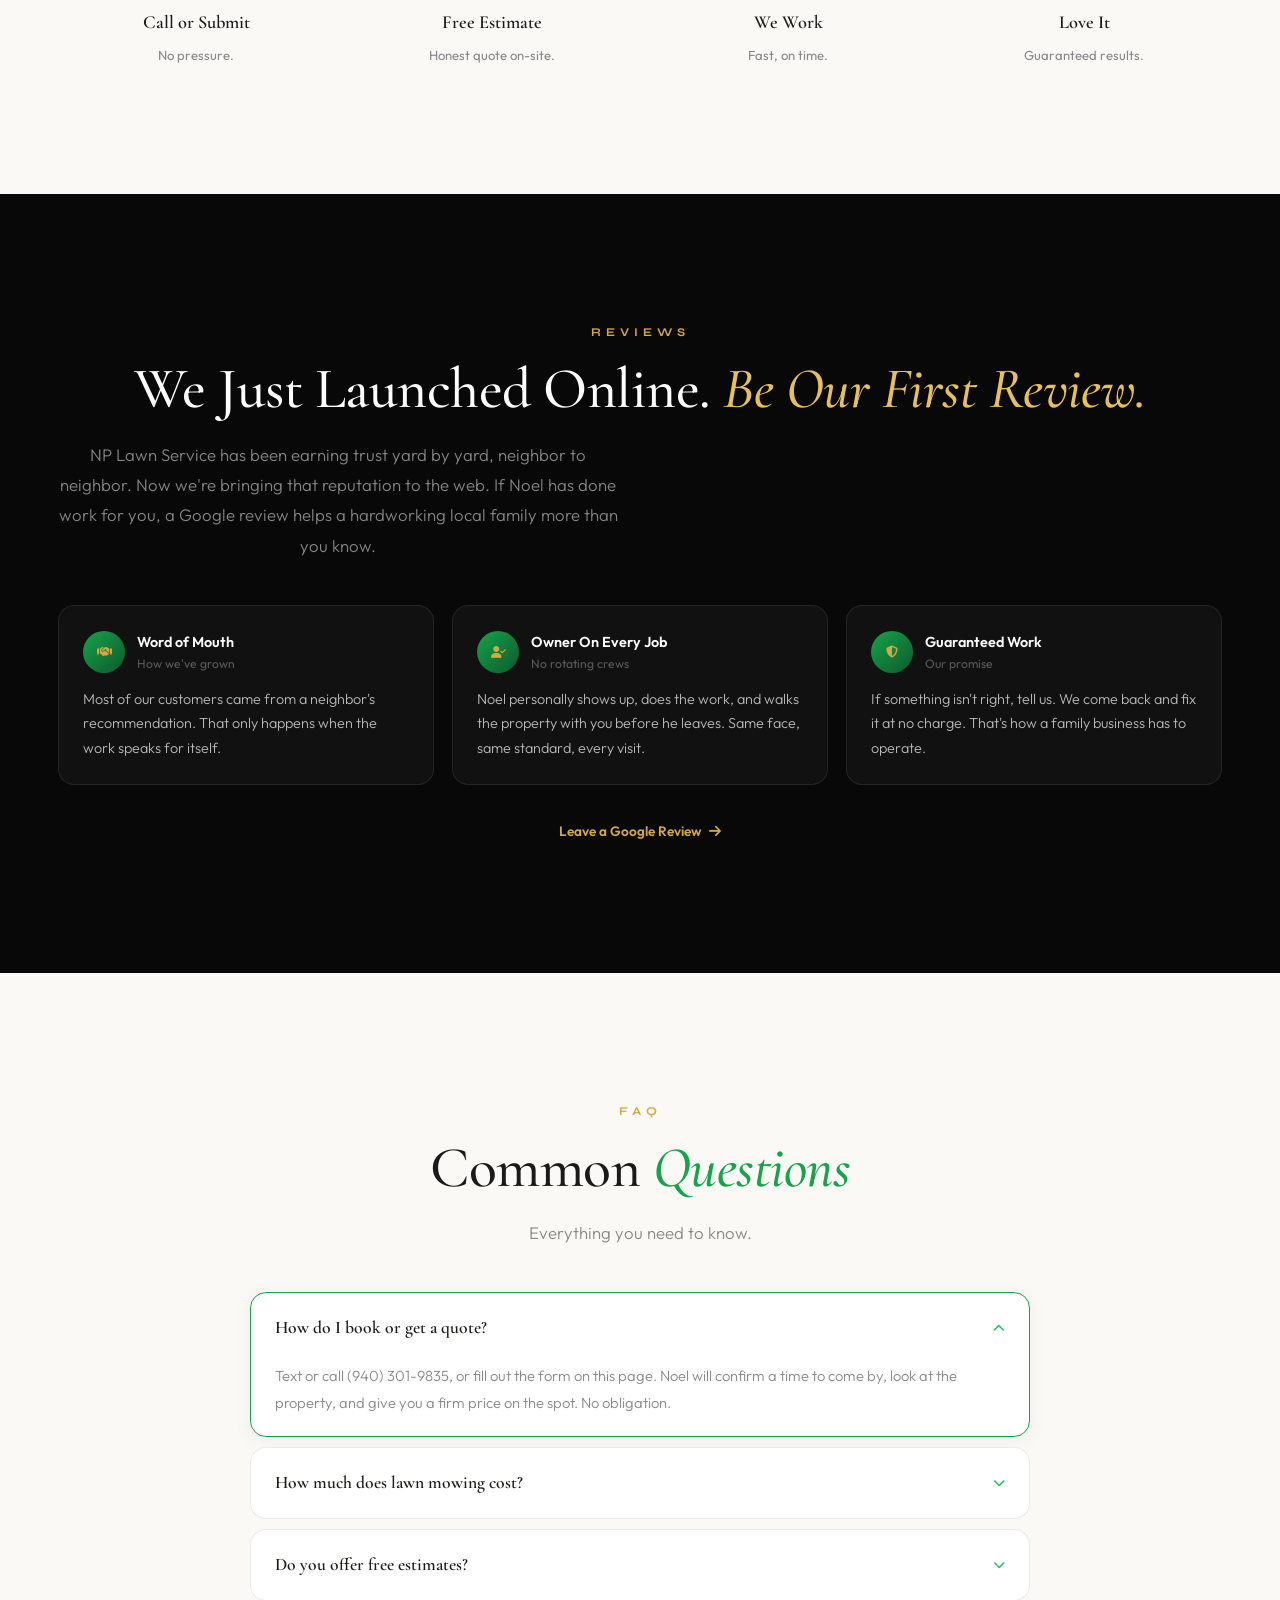
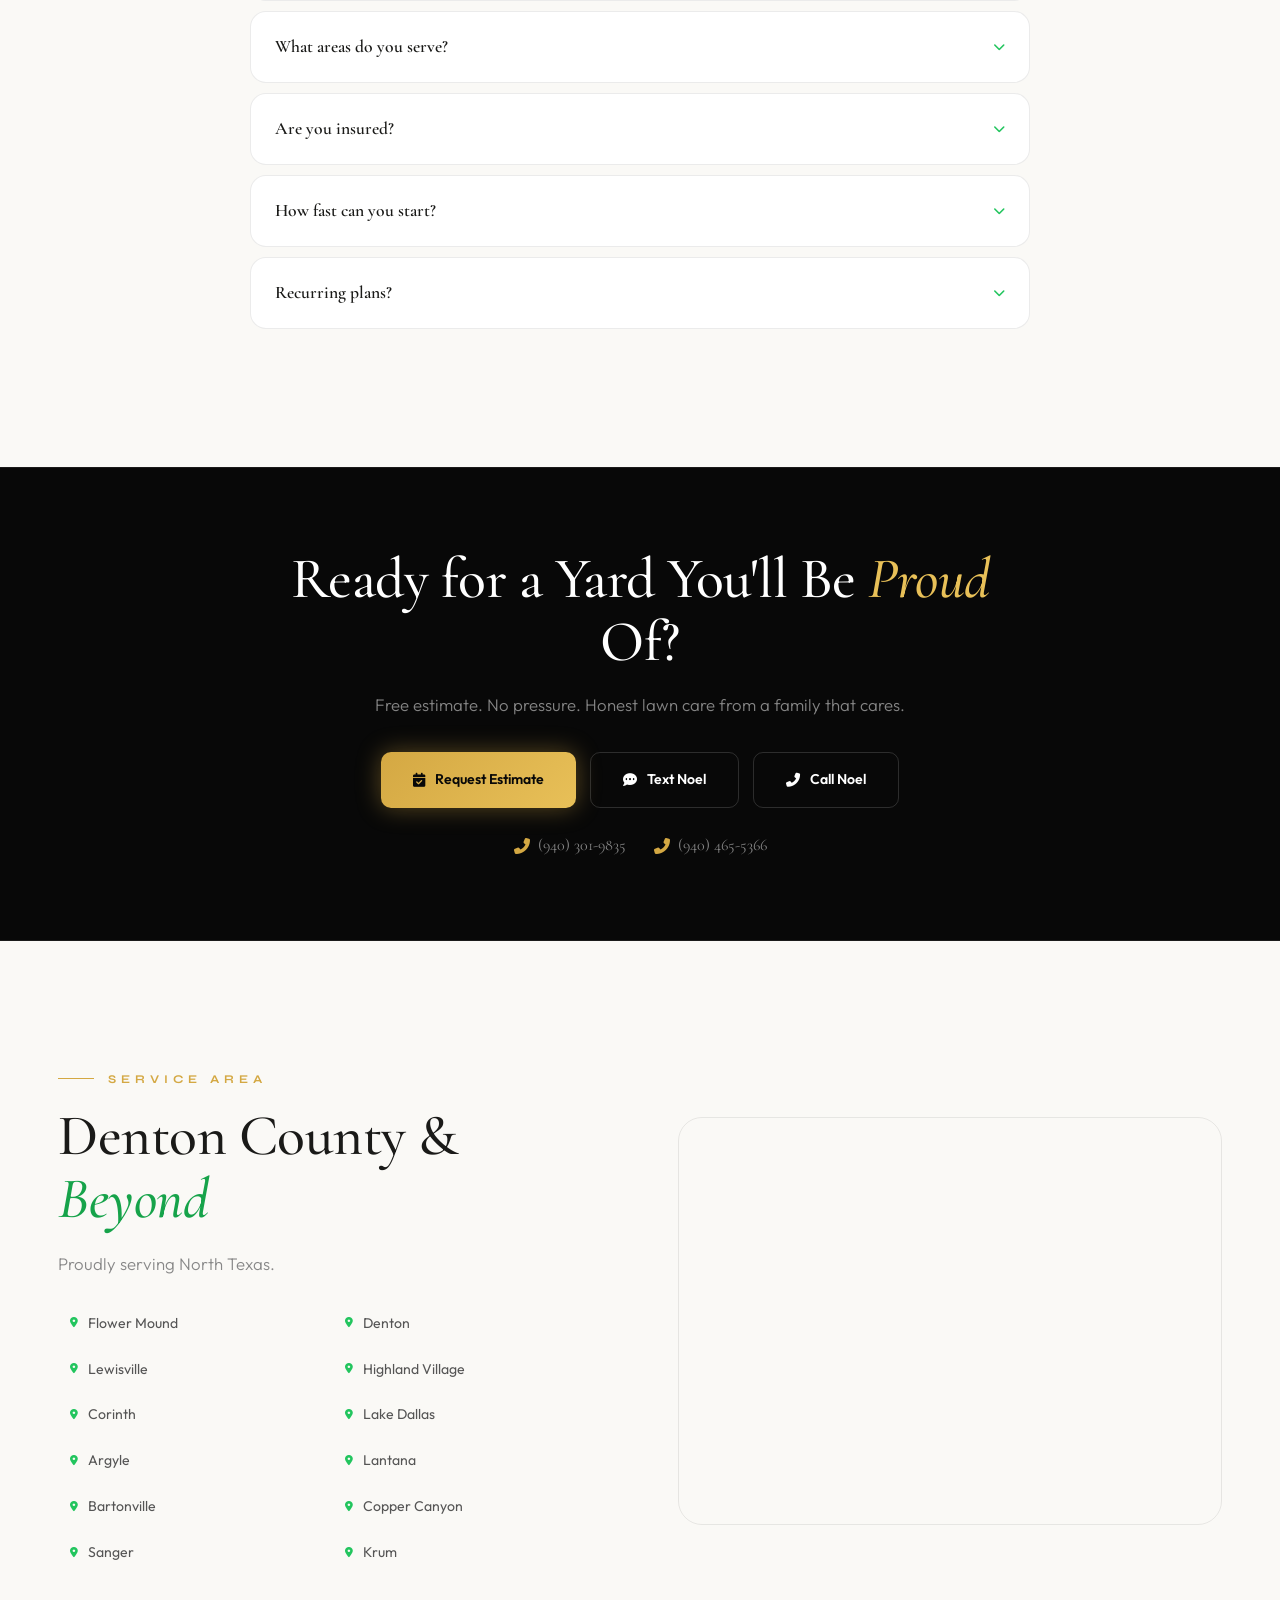
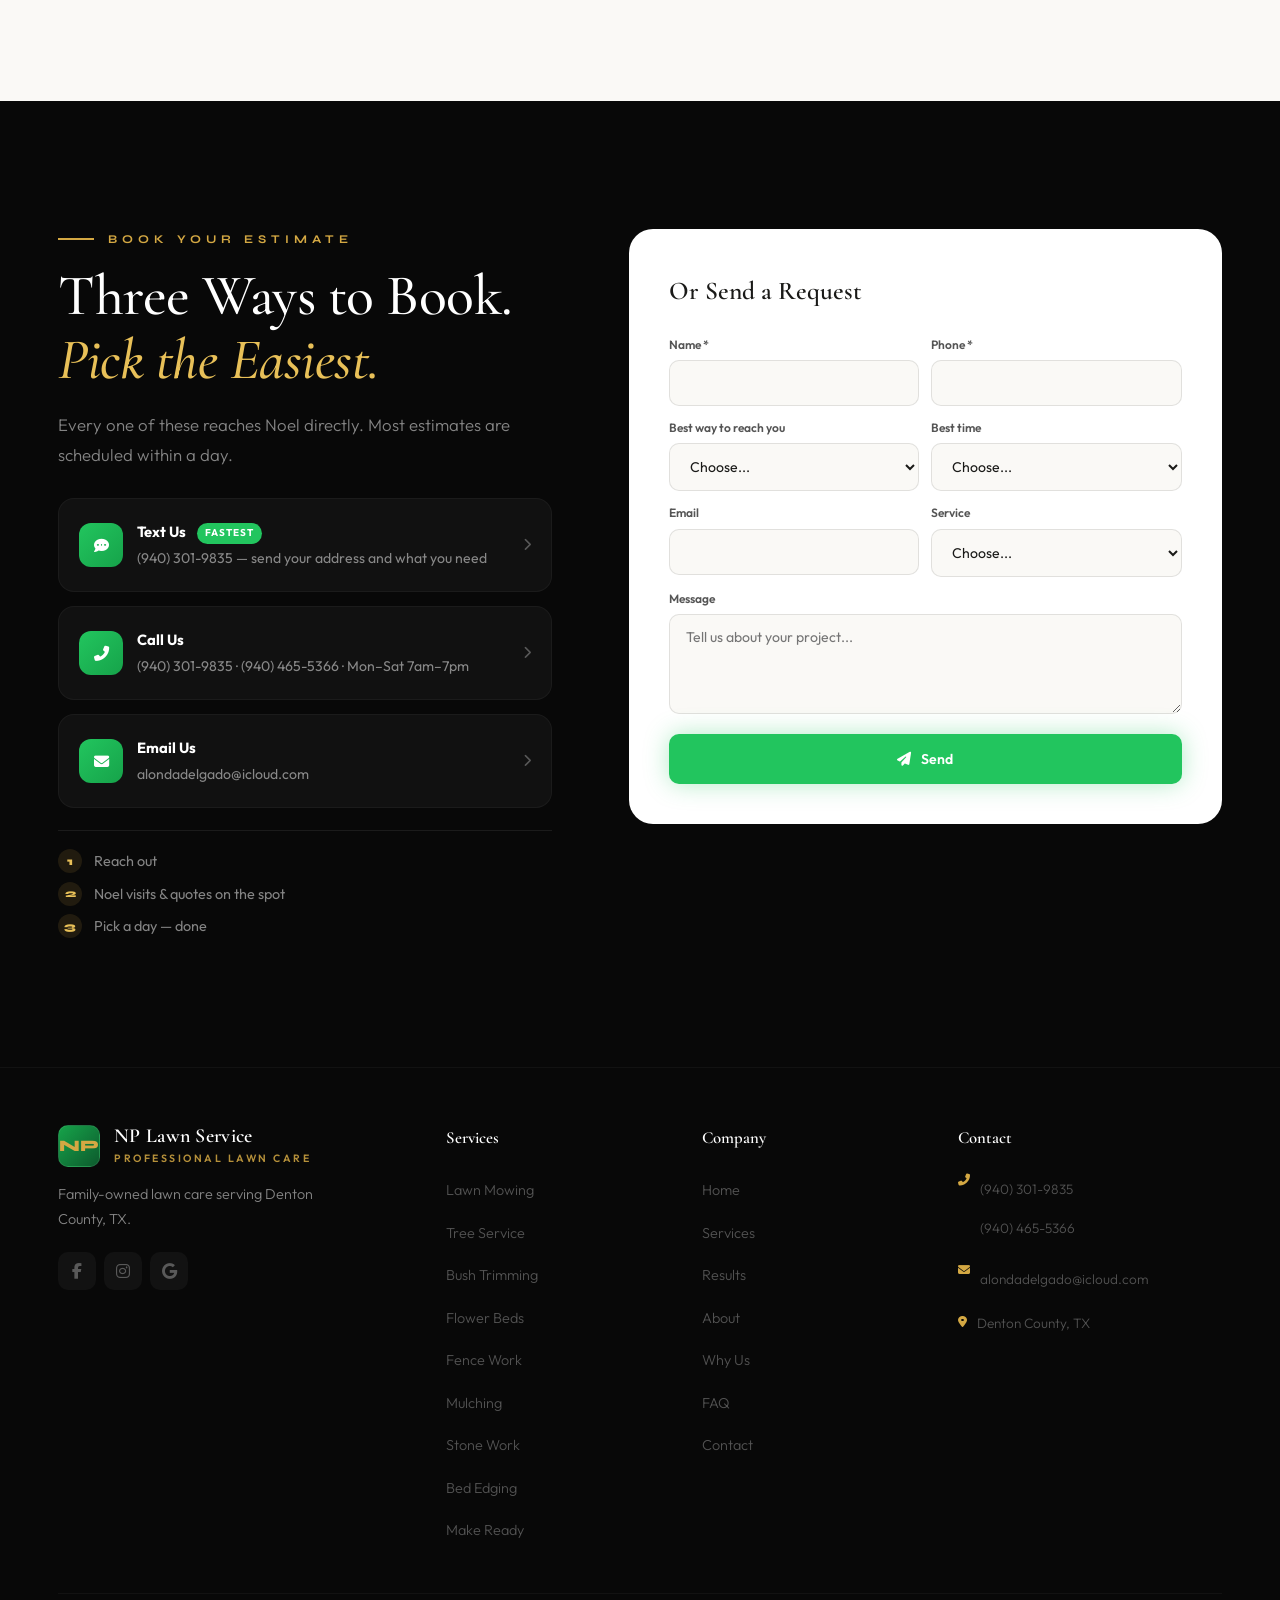
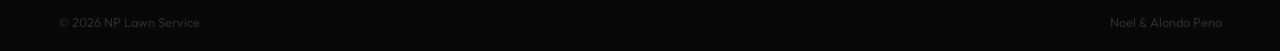
==== commit af8256e7: "Booking clarity: mobile action bar, text-to-book, contact preference fields, 3-ways-to-book" ====
--- a/index.html
+++ b/index.html
@@ -109,24 +109,30 @@
 .stb2{display:none}
 }
 @media(max-width:380px){.hsv{font-size:1.3rem}.hsl{font-size:.56rem}.tbl a{font-size:.74rem}}
+
+.hf-alt{margin-top:12px;text-align:center;font-size:.8rem;color:var(--w3)}.hf-alt a{color:var(--gd);font-weight:600}
+.cc{position:relative;align-items:center}.cc-arr{margin-left:auto;color:var(--w3);font-size:.8rem}.cc:hover .cc-arr{color:var(--gd)}.cc-tag{display:inline-block;margin-left:8px;padding:2px 8px;border-radius:20px;background:var(--gr);color:#fff;font-size:.62rem;font-weight:700;letter-spacing:1px;text-transform:uppercase;vertical-align:middle}
+.steps-mini{display:flex;flex-direction:column;gap:8px;margin-top:22px;padding-top:18px;border-top:1px solid var(--w08)}.sm{display:flex;align-items:center;gap:12px;font-size:.9rem;color:var(--w5)}.sm span{width:24px;height:24px;border-radius:50%;background:var(--gdd);color:var(--gdb);font-family:var(--fh);font-weight:800;font-size:.7rem;display:inline-flex;align-items:center;justify-content:center;flex-shrink:0}
+.mab{display:none}
+@media(max-width:768px){.fp{display:none}.mab{display:grid;grid-template-columns:1fr 1fr 1.6fr;position:fixed;left:0;right:0;bottom:0;z-index:998;background:rgba(8,8,8,.96);backdrop-filter:blur(20px);border-top:1px solid var(--w08);padding:10px 12px calc(10px + env(safe-area-inset-bottom));gap:8px}.mab a{display:flex;flex-direction:column;align-items:center;justify-content:center;gap:4px;min-height:52px;border-radius:12px;font-size:.72rem;font-weight:700;letter-spacing:.3px;color:var(--w);background:var(--w08)}.mab a i{font-size:1.05rem;color:var(--gd)}.mab .mab-p{background:var(--gr);flex-direction:row;gap:8px;font-size:.88rem;box-shadow:0 0 20px var(--grg)}.mab .mab-p i{color:#fff}body{padding-bottom:84px}.cc-tag{font-size:.58rem}}
 </style>
 </head>
 <body>
 <div class="tb"><div class="w"><div class="tbl"><a href="tel:9403019835"><i class="fas fa-phone-alt"></i> (940) 301-9835</a><a href="tel:9404655366"><i class="fas fa-phone-alt"></i> (940) 465-5366</a><a href="mailto:alondadelgado@icloud.com"><i class="fas fa-envelope"></i> alondadelgado@icloud.com</a></div><div class="tbr"><a href="https://facebook.com" target="_blank" rel="noopener" aria-label="Facebook"><i class="fab fa-facebook-f"></i></a><a href="https://instagram.com" target="_blank" rel="noopener" aria-label="Instagram"><i class="fab fa-instagram"></i></a><a href="https://www.google.com/search?q=NP+Lawn+Service+Denton+County+TX" target="_blank" rel="noopener" aria-label="Google"><i class="fab fa-google"></i></a></div></div></div>
-<nav class="nv" id="nv"><div class="w"><a href="#home" class="ll"><div class="lm">NP</div><div class="lw"><span>NP Lawn Service</span><span>Professional Lawn Care</span></div></a><div class="nm" id="nm"><a href="#home" class="ac">Home</a><a href="#services">Services</a><a href="#proof">Results</a><a href="#about">About</a><a href="#reviews">Why Us</a><a href="#faq">FAQ</a><a href="#contact">Contact</a><a href="tel:9403019835" class="nm-call"><i class="fas fa-phone-alt"></i> Call (940) 301-9835</a></div><div class="nc"><a href="tel:9403019835"><i class="fas fa-phone-alt"></i> Call Now</a></div><button class="mb" id="mb" aria-label="Menu"><i class="fas fa-bars"></i></button></div></nav>
-<section class="hero" id="home"><div class="hero-video"></div><div class="w"><div class="hc"><div class="heb">Family-Owned &amp; Operated<span class="heb-x"> — North Texas</span></div><h1>Your Lawn<br>Deserves <em>Better.</em><span class="la">We make it happen.</span></h1><p class="hd">Premium lawn care, landscaping, and property maintenance across Denton County. Owned by Noel &amp; Alonda Pena — our name is on every job.</p><div class="ha"><a href="#contact" class="btn btn-g"><i class="fas fa-calendar-check"></i> Get Free Estimate</a><a href="tel:9403019835" class="btn btn-o"><i class="fas fa-phone-alt"></i> (940) 301-9835</a></div><div class="hs"><div class="hst"><div class="hsv" data-count="500">0</div><div class="hsl">Lawns Serviced</div></div><div class="hst"><div class="hsv">100%</div><div class="hsl">Satisfaction</div></div><div class="hst"><div class="hsv">Free</div><div class="hsl">On-Site Estimates</div></div></div></div><div class="hfc"><h3>Request Your Free Estimate</h3><p>No pressure. No obligation. Just honest pricing.</p><form action="https://formsubmit.co/alondadelgado@icloud.com" method="POST"><input type="hidden" name="_subject" value="New Estimate Request — nplawnservice.com"><input type="hidden" name="_template" value="table"><input type="hidden" name="_captcha" value="false"><input type="hidden" name="_next" value="https://nplawnservice.com/thanks.html"><input type="text" name="_honey" style="display:none"><div class="hr"><div class="hf"><input type="text" name="First Name" placeholder="First Name" required></div><div class="hf"><input type="text" name="Last Name" placeholder="Last Name"></div></div><div class="hr"><div class="hf"><input type="tel" name="Phone" placeholder="Phone *" required></div><div class="hf"><input type="email" name="Email" placeholder="Email"></div></div><div class="hf"><select name="Service" required><option value="" disabled selected>What do you need?</option><option>Lawn Mowing</option><option>Tree Service</option><option>Bush Trimming</option><option>Flower Beds</option><option>Fence Install/Repair</option><option>Mulching</option><option>Stone Work</option><option>Bed Edging</option><option>Make Ready</option><option>Multiple</option></select></div><div class="hf"><textarea name="Message" placeholder="Tell us about your property..."></textarea></div><button type="submit" class="btn btn-gold"><i class="fas fa-paper-plane"></i> Send Request</button></form></div></div></section>
+<nav class="nv" id="nv"><div class="w"><a href="#home" class="ll"><div class="lm">NP</div><div class="lw"><span>NP Lawn Service</span><span>Professional Lawn Care</span></div></a><div class="nm" id="nm"><a href="#home" class="ac">Home</a><a href="#services">Services</a><a href="#proof">Results</a><a href="#about">About</a><a href="#reviews">Why Us</a><a href="#faq">FAQ</a><a href="#contact">Contact</a><a href="tel:9403019835" class="nm-call"><i class="fas fa-phone-alt"></i> Call (940) 301-9835</a></div><div class="nc"><a href="#contact"><i class="fas fa-calendar-check"></i> Free Estimate</a></div><button class="mb" id="mb" aria-label="Menu"><i class="fas fa-bars"></i></button></div></nav>
+<section class="hero" id="home"><div class="hero-video"></div><div class="w"><div class="hc"><div class="heb">Family-Owned &amp; Operated<span class="heb-x"> — North Texas</span></div><h1>Your Lawn<br>Deserves <em>Better.</em><span class="la">We make it happen.</span></h1><p class="hd">Premium lawn care, landscaping, and property maintenance across Denton County. Owned by Noel &amp; Alonda Pena — our name is on every job.</p><div class="ha"><a href="#contact" class="btn btn-g"><i class="fas fa-calendar-check"></i> Get Free Estimate</a><a href="tel:9403019835" class="btn btn-o"><i class="fas fa-phone-alt"></i> (940) 301-9835</a></div><div class="hs"><div class="hst"><div class="hsv" data-count="500">0</div><div class="hsl">Lawns Serviced</div></div><div class="hst"><div class="hsv">100%</div><div class="hsl">Satisfaction</div></div><div class="hst"><div class="hsv">Free</div><div class="hsl">On-Site Estimates</div></div></div></div><div class="hfc"><h3>Request Your Free Estimate</h3><p>Takes 30 seconds. Noel replies the same day.</p><form action="https://formsubmit.co/alondadelgado@icloud.com" method="POST"><input type="hidden" name="_subject" value="New Estimate Request — nplawnservice.com"><input type="hidden" name="_template" value="table"><input type="hidden" name="_captcha" value="false"><input type="hidden" name="_next" value="https://nplawnservice.com/thanks.html"><input type="text" name="_honey" style="display:none"><div class="hr"><div class="hf"><input type="text" name="First Name" placeholder="First Name" required></div><div class="hf"><input type="text" name="Last Name" placeholder="Last Name"></div></div><div class="hr"><div class="hf"><input type="tel" name="Phone" placeholder="Phone *" required></div><div class="hf"><input type="email" name="Email" placeholder="Email"></div></div><div class="hf"><select name="Service" required><option value="" disabled selected>What do you need?</option><option>Lawn Mowing</option><option>Tree Service</option><option>Bush Trimming</option><option>Flower Beds</option><option>Fence Install/Repair</option><option>Mulching</option><option>Stone Work</option><option>Bed Edging</option><option>Make Ready</option><option>Multiple</option></select></div><div class="hr"><div class="hf"><select name="Best way to reach you"><option value="" disabled selected>Reach me by...</option><option>Text</option><option>Call</option><option>Email</option></select></div><div class="hf"><select name="Best time"><option value="" disabled selected>Best time...</option><option>Morning</option><option>Afternoon</option><option>Evening</option><option>Anytime</option></select></div></div><div class="hf"><textarea name="Message" placeholder="Tell us about your property..."></textarea></div><button type="submit" class="btn btn-gold"><i class="fas fa-paper-plane"></i> Send Request</button><p class="hf-alt">Prefer to talk? <a href="tel:9403019835">Call</a> or <a href="sms:9403019835">text</a> (940) 301-9835</p></form></div></div></section>
 <div class="ts"><div class="tt"><div class="ti"><i class="fas fa-shield-alt"></i> Fully Insured</div><div class="ti"><i class="fas fa-heart"></i> Family-Owned</div><div class="ti"><i class="fas fa-bolt"></i> Same-Week Service</div><div class="ti"><i class="fas fa-hand-holding-usd"></i> Free Estimates</div><div class="ti"><i class="fas fa-user-check"></i> Owner-Operated</div><div class="ti"><i class="fas fa-check-circle"></i> Guaranteed</div><div class="ti"><i class="fas fa-phone-alt"></i> (940) 301-9835</div><div class="ti"><i class="fas fa-shield-alt"></i> Fully Insured</div><div class="ti"><i class="fas fa-heart"></i> Family-Owned</div><div class="ti"><i class="fas fa-bolt"></i> Same-Week Service</div><div class="ti"><i class="fas fa-hand-holding-usd"></i> Free Estimates</div><div class="ti"><i class="fas fa-user-check"></i> Owner-Operated</div><div class="ti"><i class="fas fa-check-circle"></i> Guaranteed</div><div class="ti"><i class="fas fa-phone-alt"></i> (940) 301-9835</div></div></div>
 <section class="lt sp2" id="services"><div class="w"><div class="svch rv"><div class="sl">Our Expertise</div><h2 class="st">Everything Your Property <em>Needs</em></h2><p class="sd">One call handles it all. Professional results. Honest prices.</p></div><div class="sg"><div class="sc rv d1"><div class="si"><i class="fas fa-cut"></i></div><div class="ph">From $35</div><h3>Lawn Mowing</h3><p>Precision cuts with clean stripes. Weekly, bi-weekly, or one-time.</p><a href="services/lawn-mowing.html" class="slk">Learn More <i class="fas fa-arrow-right"></i></a></div><div class="sc rv d2"><div class="si"><i class="fas fa-tree"></i></div><div class="ph">Free Estimate</div><h3>Tree Service</h3><p>Expert trimming, shaping, and removal.</p><a href="services/tree-service.html" class="slk">Learn More <i class="fas fa-arrow-right"></i></a></div><div class="sc rv d3"><div class="si"><i class="fas fa-leaf"></i></div><div class="ph">From $25</div><h3>Bush Trimming</h3><p>Precise hedge shaping from touch-ups to overgrowth.</p><a href="services/bush-trimming.html" class="slk">Learn More <i class="fas fa-arrow-right"></i></a></div><div class="sc rv d1"><div class="si"><i class="fas fa-seedling"></i></div><div class="ph">Custom Quote</div><h3>Flower Beds</h3><p>Design, planting, and maintenance that turns heads.</p><a href="services/flower-beds.html" class="slk">Learn More <i class="fas fa-arrow-right"></i></a></div><div class="sc rv d2"><div class="si"><i class="fas fa-border-all"></i></div><div class="ph">Free Estimate</div><h3>Fence Install &amp; Repair</h3><p>Wood, chain-link, and more — built to last.</p><a href="services/fence-installation.html" class="slk">Learn More <i class="fas fa-arrow-right"></i></a></div><div class="sc rv d3"><div class="si"><i class="fas fa-layer-group"></i></div><div class="ph">From $75</div><h3>Mulching</h3><p>Moisture retention, weed prevention, polished finish.</p><a href="services/mulching.html" class="slk">Learn More <i class="fas fa-arrow-right"></i></a></div><div class="sc rv d1"><div class="si"><i class="fas fa-gem"></i></div><div class="ph">Custom Quote</div><h3>Stone Work</h3><p>Pathways, borders, retaining walls.</p><a href="services/stone-work.html" class="slk">Learn More <i class="fas fa-arrow-right"></i></a></div><div class="sc rv d2"><div class="si"><i class="fas fa-draw-polygon"></i></div><div class="ph">From $30</div><h3>Bed Edging</h3><p>Crisp lines that define your landscape.</p><a href="services/bed-edging.html" class="slk">Learn More <i class="fas fa-arrow-right"></i></a></div><div class="sc rv d3"><div class="si"><i class="fas fa-broom"></i></div><div class="ph">From $150</div><h3>Make Ready</h3><p>Full clean-ups for move-ins or refreshes.</p><a href="services/make-ready-cleanup.html" class="slk">Learn More <i class="fas fa-arrow-right"></i></a></div></div></div></section>
 <section class="dk sp2" id="proof"><div class="w"><div class="bah rv"><div class="sl">Real Results</div><h2 class="st">Drag to See the <em>Transformation</em></h2><p class="sd">Real projects. Drag the slider to see Noel's work.</p></div><div class="bag rv"><div><div class="bas" id="b1"><div class="bab"><span class="bt">Before</span></div><div class="baa" id="b1a"><span class="bt">After</span></div><div class="bah2" id="b1h"></div><span class="bal bl">Before</span><span class="bal al">After</span></div><div class="bac"><h4>Complete Lawn Overhaul</h4><p>Flower Mound, TX</p></div></div><div><div class="bas" id="b2"><div class="bab" style="background:linear-gradient(135deg,#4a3a20,#5a4a28,#3a2e18)"><span class="bt">Before</span></div><div class="baa" id="b2a" style="background:linear-gradient(135deg,#0d4a2a,#1a7050,#228855)"><span class="bt">After</span></div><div class="bah2" id="b2h"></div><span class="bal bl">Before</span><span class="bal al">After</span></div><div class="bac"><h4>Flower Bed &amp; Mulch</h4><p>Denton, TX</p></div></div></div></div></section>
 <section class="dk2 sp2 ab2" id="about"><div class="w"><div class="av rv"><div class="aim"><div class="il"><i class="fas fa-camera"></i>Photo of Noel &amp; Alonda</div></div><div class="abd"><span>NP</span><span>Family</span></div><div class="aec"><div class="aer"><i class="fas fa-check-circle"></i><span>Owner-Operated</span></div><div class="aer" style="margin-top:8px"><i class="fas fa-check-circle"></i><span>Insured</span></div></div></div><div class="rv d2"><div class="sl">Our Story</div><h2 class="st">Built on Hard Work.<br>Driven by <em>Family.</em></h2><p class="atx">NP Lawn Service is proudly owned by Noel Pena and his wife, Alonda. What began as a promise to provide for their family has grown into Denton County's most trusted lawn care name.</p><p class="atx">Noel doesn't cut corners — he cuts lawns with precision and pride. You're hiring a family that puts their name on every job.</p><div class="avl"><div class="avv"><i class="fas fa-check"></i><div><h4>Honest Pricing</h4><p>No hidden fees.</p></div></div><div class="avv"><i class="fas fa-check"></i><div><h4>Always On Time</h4><p>We show up.</p></div></div><div class="avv"><i class="fas fa-check"></i><div><h4>Guaranteed</h4><p>Not happy? Free fix.</p></div></div><div class="avv"><i class="fas fa-check"></i><div><h4>Family Values</h4><p>Your home = ours.</p></div></div></div><a href="#contact" class="btn btn-gold"><i class="fas fa-handshake"></i> Work With Us</a></div></div></section>
 <section class="lt sp2"><div class="w"><div class="prh rv"><div class="sl">How It Works</div><h2 class="st">Simple. Honest. <em>Done Right.</em></h2><p class="sd">Four steps to a property you're proud of.</p></div><div class="pg rv"><div class="ps"><div class="sn">1</div><h4>Call or Submit</h4><p>No pressure.</p></div><div class="ps"><div class="sn">2</div><h4>Free Estimate</h4><p>Honest quote on-site.</p></div><div class="ps"><div class="sn">3</div><h4>We Work</h4><p>Fast, on time.</p></div><div class="ps"><div class="sn">4</div><h4>Love It</h4><p>Guaranteed results.</p></div></div></div></section>
 <section class="dk sp2" id="reviews"><div class="w"><div class="rvh rv"><div class="sl">Reviews</div><h2 class="st">We Just Launched Online. <em>Be Our First Review.</em></h2><p class="sd">NP Lawn Service has been earning trust yard by yard, neighbor to neighbor. Now we're bringing that reputation to the web. If Noel has done work for you, a Google review helps a hardworking local family more than you know.</p></div><div class="rg"><div class="rc rv d1"><div class="rt"><div class="ra"><i class="fas fa-handshake"></i></div><div><div class="rn">Word of Mouth</div><div class="rd">How we've grown</div></div></div><div class="rtx">Most of our customers came from a neighbor's recommendation. That only happens when the work speaks for itself.</div></div><div class="rc rv d2"><div class="rt"><div class="ra"><i class="fas fa-user-check"></i></div><div><div class="rn">Owner On Every Job</div><div class="rd">No rotating crews</div></div></div><div class="rtx">Noel personally shows up, does the work, and walks the property with you before he leaves. Same face, same standard, every visit.</div></div><div class="rc rv d3"><div class="rt"><div class="ra"><i class="fas fa-shield-alt"></i></div><div><div class="rn">Guaranteed Work</div><div class="rd">Our promise</div></div></div><div class="rtx">If something isn't right, tell us. We come back and fix it at no charge. That's how a family business has to operate.</div></div></div><div class="rcta rv"><a href="https://www.google.com/search?q=NP+Lawn+Service+Denton+County+TX" target="_blank" rel="noopener">Leave a Google Review <i class="fas fa-arrow-right"></i></a></div></div></section>
-<section class="lt sp2" id="faq"><div class="w"><div class="fqh rv"><div class="sl">FAQ</div><h2 class="st">Common <em>Questions</em></h2><p class="sd">Everything you need to know.</p></div><div class="fql rv"><div class="fqi open"><div class="fqq" onclick="tF(this)">How much does lawn mowing cost? <i class="fas fa-chevron-down"></i></div><div class="fqa"><div class="fqai">Starting at $35 for standard lots. Depends on size and frequency. Free on-site estimates.</div></div></div><div class="fqi"><div class="fqq" onclick="tF(this)">Do you offer free estimates? <i class="fas fa-chevron-down"></i></div><div class="fqa"><div class="fqai">Yes! Noel visits your property and quotes on the spot. No pressure.</div></div></div><div class="fqi"><div class="fqq" onclick="tF(this)">What areas do you serve? <i class="fas fa-chevron-down"></i></div><div class="fqa"><div class="fqai">Flower Mound, Denton, Lewisville, Highland Village, Corinth, Lake Dallas, Argyle, Lantana, and more.</div></div></div><div class="fqi"><div class="fqq" onclick="tF(this)">Are you insured? <i class="fas fa-chevron-down"></i></div><div class="fqa"><div class="fqai">Yes. Fully licensed and insured.</div></div></div><div class="fqi"><div class="fqq" onclick="tF(this)">How fast can you start? <i class="fas fa-chevron-down"></i></div><div class="fqa"><div class="fqai">Usually same week. Urgent jobs often same-day.</div></div></div><div class="fqi"><div class="fqq" onclick="tF(this)">Recurring plans? <i class="fas fa-chevron-down"></i></div><div class="fqa"><div class="fqai">Weekly and bi-weekly at discounted rates with priority scheduling.</div></div></div></div></div></section>
-<section class="cb"><div class="w"><h2 class="st">Ready for a Yard You'll Be <em>Proud</em> Of?</h2><p class="sd">Free estimate. No pressure. Honest lawn care from a family that cares.</p><div class="cbs"><a href="#contact" class="btn btn-gold"><i class="fas fa-calendar-check"></i> Free Estimate</a><a href="tel:9403019835" class="btn btn-o"><i class="fas fa-phone-alt"></i> Call Noel</a></div><div class="cps"><div class="cp"><i class="fas fa-phone-alt"></i> (940) 301-9835</div><div class="cp"><i class="fas fa-phone-alt"></i> (940) 465-5366</div></div></div></section>
+<section class="lt sp2" id="faq"><div class="w"><div class="fqh rv"><div class="sl">FAQ</div><h2 class="st">Common <em>Questions</em></h2><p class="sd">Everything you need to know.</p></div><div class="fql rv"><div class="fqi open"><div class="fqq" onclick="tF(this)">How do I book or get a quote? <i class="fas fa-chevron-down"></i></div><div class="fqa"><div class="fqai">Text or call <a href="sms:9403019835">(940) 301-9835</a>, or fill out the form on this page. Noel will confirm a time to come by, look at the property, and give you a firm price on the spot. No obligation.</div></div></div><div class="fqi"><div class="fqq" onclick="tF(this)">How much does lawn mowing cost? <i class="fas fa-chevron-down"></i></div><div class="fqa"><div class="fqai">Starting at $35 for standard lots. Depends on size and frequency. Free on-site estimates.</div></div></div><div class="fqi"><div class="fqq" onclick="tF(this)">Do you offer free estimates? <i class="fas fa-chevron-down"></i></div><div class="fqa"><div class="fqai">Yes! Noel visits your property and quotes on the spot. No pressure.</div></div></div><div class="fqi"><div class="fqq" onclick="tF(this)">What areas do you serve? <i class="fas fa-chevron-down"></i></div><div class="fqa"><div class="fqai">Flower Mound, Denton, Lewisville, Highland Village, Corinth, Lake Dallas, Argyle, Lantana, and more.</div></div></div><div class="fqi"><div class="fqq" onclick="tF(this)">Are you insured? <i class="fas fa-chevron-down"></i></div><div class="fqa"><div class="fqai">Yes. Fully licensed and insured.</div></div></div><div class="fqi"><div class="fqq" onclick="tF(this)">How fast can you start? <i class="fas fa-chevron-down"></i></div><div class="fqa"><div class="fqai">Usually same week. Urgent jobs often same-day.</div></div></div><div class="fqi"><div class="fqq" onclick="tF(this)">Recurring plans? <i class="fas fa-chevron-down"></i></div><div class="fqa"><div class="fqai">Weekly and bi-weekly at discounted rates with priority scheduling.</div></div></div></div></div></section>
+<section class="cb"><div class="w"><h2 class="st">Ready for a Yard You'll Be <em>Proud</em> Of?</h2><p class="sd">Free estimate. No pressure. Honest lawn care from a family that cares.</p><div class="cbs"><a href="#contact" class="btn btn-gold"><i class="fas fa-calendar-check"></i> Request Estimate</a><a href="sms:9403019835" class="btn btn-o"><i class="fas fa-comment-dots"></i> Text Noel</a><a href="tel:9403019835" class="btn btn-o"><i class="fas fa-phone-alt"></i> Call Noel</a></div><div class="cps"><div class="cp"><i class="fas fa-phone-alt"></i> (940) 301-9835</div><div class="cp"><i class="fas fa-phone-alt"></i> (940) 465-5366</div></div></div></section>
 <section class="lt sp2" id="area"><div class="w arw"><div class="rv"><div class="sl">Service Area</div><h2 class="st">Denton County &amp; <em>Beyond</em></h2><p class="sd">Proudly serving North Texas.</p><ul class="al2"><li><i class="fas fa-map-marker-alt"></i> Flower Mound</li><li><i class="fas fa-map-marker-alt"></i> Denton</li><li><i class="fas fa-map-marker-alt"></i> Lewisville</li><li><i class="fas fa-map-marker-alt"></i> Highland Village</li><li><i class="fas fa-map-marker-alt"></i> Corinth</li><li><i class="fas fa-map-marker-alt"></i> Lake Dallas</li><li><i class="fas fa-map-marker-alt"></i> Argyle</li><li><i class="fas fa-map-marker-alt"></i> Lantana</li><li><i class="fas fa-map-marker-alt"></i> Bartonville</li><li><i class="fas fa-map-marker-alt"></i> Copper Canyon</li><li><i class="fas fa-map-marker-alt"></i> Sanger</li><li><i class="fas fa-map-marker-alt"></i> Krum</li></ul></div><div class="amp rv d2"><iframe src="https://www.google.com/maps?q=Denton+County,+TX&z=9&output=embed" allowfullscreen loading="lazy" title="Service Area"></iframe></div></div></section>
-<section class="dk sp2" id="contact"><div class="w ctw"><div class="rv"><div class="sl">Contact</div><h2 class="st">Let's Talk About Your <em>Property</em></h2><p class="sd">Ready? Reach out today.</p><div class="ccs"><div class="cc"><div class="cci"><i class="fas fa-phone-alt"></i></div><div><h4>Call</h4><p><a href="tel:9403019835">(940) 301-9835</a> · <a href="tel:9404655366">(940) 465-5366</a></p></div></div><div class="cc"><div class="cci"><i class="fas fa-envelope"></i></div><div><h4>Email</h4><p><a href="mailto:alondadelgado@icloud.com">alondadelgado@icloud.com</a></p></div></div><div class="cc"><div class="cci"><i class="fas fa-clock"></i></div><div><h4>Hours</h4><p>Mon-Sat 7AM-7PM</p></div></div></div></div><div class="cfw rv d2"><h3>Send a Message</h3><form action="https://formsubmit.co/alondadelgado@icloud.com" method="POST"><input type="hidden" name="_subject" value="New Message — nplawnservice.com"><input type="hidden" name="_template" value="table"><input type="hidden" name="_captcha" value="false"><input type="hidden" name="_next" value="https://nplawnservice.com/thanks.html"><input type="text" name="_honey" style="display:none"><div class="cr2"><div class="cf2"><label>Name *</label><input type="text" name="Name" required></div><div class="cf2"><label>Phone *</label><input type="tel" name="Phone" required></div></div><div class="cr2"><div class="cf2"><label>Email</label><input type="email" name="Email"></div><div class="cf2"><label>Service</label><select name="Service"><option value="" disabled selected>Choose...</option><option>Lawn Mowing</option><option>Tree Service</option><option>Bush Trimming</option><option>Flower Beds</option><option>Fence</option><option>Mulching</option><option>Stone Work</option><option>Bed Edging</option><option>Make Ready</option><option>Multiple</option></select></div></div><div class="cf2"><label>Message</label><textarea name="Message" placeholder="Tell us about your project..."></textarea></div><button type="submit" class="btn btn-g"><i class="fas fa-paper-plane"></i> Send</button></form></div></div></section>
+<section class="dk sp2" id="contact"><div class="w ctw"><div class="rv"><div class="sl">Book Your Estimate</div><h2 class="st">Three Ways to Book. <em>Pick the Easiest.</em></h2><p class="sd">Every one of these reaches Noel directly. Most estimates are scheduled within a day.</p><div class="ccs"><a class="cc" href="sms:9403019835"><div class="cci"><i class="fas fa-comment-dots"></i></div><div><h4>Text Us <span class="cc-tag">Fastest</span></h4><p>(940) 301-9835 — send your address and what you need</p></div><i class="fas fa-chevron-right cc-arr"></i></a><a class="cc" href="tel:9403019835"><div class="cci"><i class="fas fa-phone-alt"></i></div><div><h4>Call Us</h4><p>(940) 301-9835 · (940) 465-5366 · Mon–Sat 7am–7pm</p></div><i class="fas fa-chevron-right cc-arr"></i></a><a class="cc" href="mailto:alondadelgado@icloud.com"><div class="cci"><i class="fas fa-envelope"></i></div><div><h4>Email Us</h4><p>alondadelgado@icloud.com</p></div><i class="fas fa-chevron-right cc-arr"></i></a></div><div class="steps-mini"><div class="sm"><span>1</span>Reach out</div><div class="sm"><span>2</span>Noel visits &amp; quotes on the spot</div><div class="sm"><span>3</span>Pick a day — done</div></div></div><div class="cfw rv d2"><h3>Or Send a Request</h3><form action="https://formsubmit.co/alondadelgado@icloud.com" method="POST"><input type="hidden" name="_subject" value="New Message — nplawnservice.com"><input type="hidden" name="_template" value="table"><input type="hidden" name="_captcha" value="false"><input type="hidden" name="_next" value="https://nplawnservice.com/thanks.html"><input type="text" name="_honey" style="display:none"><div class="cr2"><div class="cf2"><label>Name *</label><input type="text" name="Name" required></div><div class="cf2"><label>Phone *</label><input type="tel" name="Phone" required></div></div><div class="cr2"><div class="cf2"><label>Best way to reach you</label><select name="Best way to reach you"><option value="" disabled selected>Choose...</option><option>Text</option><option>Call</option><option>Email</option></select></div><div class="cf2"><label>Best time</label><select name="Best time"><option value="" disabled selected>Choose...</option><option>Morning</option><option>Afternoon</option><option>Evening</option><option>Anytime</option></select></div></div><div class="cr2"><div class="cf2"><label>Email</label><input type="email" name="Email"></div><div class="cf2"><label>Service</label><select name="Service"><option value="" disabled selected>Choose...</option><option>Lawn Mowing</option><option>Tree Service</option><option>Bush Trimming</option><option>Flower Beds</option><option>Fence</option><option>Mulching</option><option>Stone Work</option><option>Bed Edging</option><option>Make Ready</option><option>Multiple</option></select></div></div><div class="cf2"><label>Message</label><textarea name="Message" placeholder="Tell us about your project..."></textarea></div><button type="submit" class="btn btn-g"><i class="fas fa-paper-plane"></i> Send</button></form></div></div></section>
 <footer class="ft"><div class="w"><div class="fg2"><div class="ftb"><a href="#home" class="ll"><div class="lm">NP</div><div class="lw"><span>NP Lawn Service</span><span>Professional Lawn Care</span></div></a><p>Family-owned lawn care serving Denton County, TX.</p><div class="fsc"><a href="https://facebook.com" target="_blank" rel="noopener" aria-label="Facebook"><i class="fab fa-facebook-f"></i></a><a href="https://instagram.com" target="_blank" rel="noopener" aria-label="Instagram"><i class="fab fa-instagram"></i></a><a href="https://www.google.com/search?q=NP+Lawn+Service+Denton+County+TX" target="_blank" rel="noopener" aria-label="Google"><i class="fab fa-google"></i></a></div></div><div class="fc2"><h4>Services</h4><ul><li><a href="services/lawn-mowing.html">Lawn Mowing</a></li><li><a href="services/tree-service.html">Tree Service</a></li><li><a href="services/bush-trimming.html">Bush Trimming</a></li><li><a href="services/flower-beds.html">Flower Beds</a></li><li><a href="services/fence-installation.html">Fence Work</a></li><li><a href="services/mulching.html">Mulching</a></li><li><a href="services/stone-work.html">Stone Work</a></li><li><a href="services/bed-edging.html">Bed Edging</a></li><li><a href="services/make-ready-cleanup.html">Make Ready</a></li></ul></div><div class="fc2"><h4>Company</h4><ul><li><a href="#home">Home</a></li><li><a href="#services">Services</a></li><li><a href="#proof">Results</a></li><li><a href="#about">About</a></li><li><a href="#reviews">Why Us</a></li><li><a href="#faq">FAQ</a></li><li><a href="#contact">Contact</a></li></ul></div><div class="fc2"><h4>Contact</h4><div class="fcr"><i class="fas fa-phone-alt"></i><div><a href="tel:9403019835">(940) 301-9835</a><br><a href="tel:9404655366">(940) 465-5366</a></div></div><div class="fcr"><i class="fas fa-envelope"></i><a href="mailto:alondadelgado@icloud.com">alondadelgado@icloud.com</a></div><div class="fcr"><i class="fas fa-map-marker-alt"></i><span>Denton County, TX</span></div></div></div><div class="fbt"><span>&copy; 2026 NP Lawn Service</span><span>Noel &amp; Alonda Pena</span></div></div></footer>
-<a href="tel:9403019835" class="fp"><i class="fas fa-phone-alt"></i><span>(940) 301-9835</span></a>
+<a href="tel:9403019835" class="fp"><i class="fas fa-phone-alt"></i><span>(940) 301-9835</span></a><nav class="mab" aria-label="Quick actions"><a href="tel:9403019835"><i class="fas fa-phone-alt"></i>Call</a><a href="sms:9403019835"><i class="fas fa-comment-dots"></i>Text</a><a href="#contact" class="mab-p"><i class="fas fa-calendar-check"></i>Free Estimate</a></nav>
 <button class="stb2" id="stb" aria-label="Back to top"><i class="fas fa-chevron-up"></i></button>
 <script>
 document.getElementById('mb').addEventListener('click',()=>document.getElementById('nm').classList.toggle('op'));
@@ -145,3 +151,4 @@
 
 
 
+
